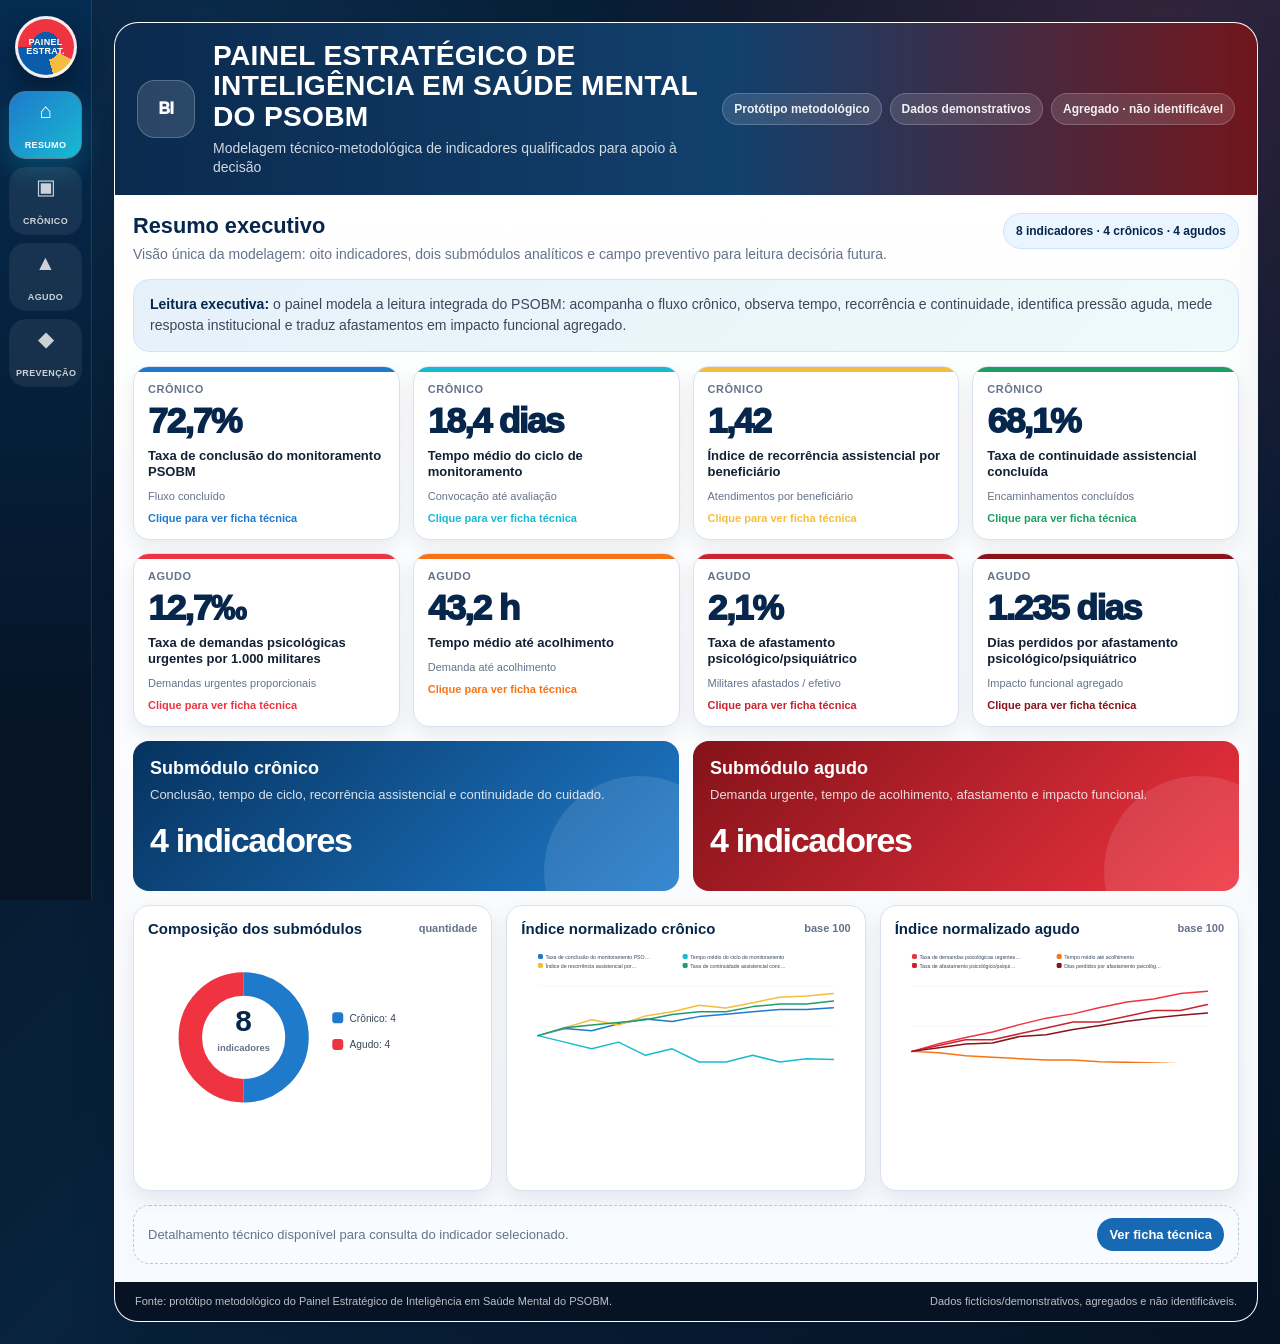
==== index.html @ 3d89f501 "Update index.html" ====
<!doctype html>
<html lang="pt-BR">
<head>
  <meta charset="utf-8" />
  <meta name="viewport" content="width=device-width, initial-scale=1" />
  <meta name="description" content="Protótipo metodológico do Painel Estratégico de Inteligência em Saúde Mental do PSOBM." />
  <title>Painel Estratégico de Inteligência em Saúde Mental do PSOBM</title>
  <style>
    :root {
      --bg: #061426;
      --bg-soft: #0a223e;
      --nav: #061d38;
      --surface: #ffffff;
      --surface-soft: #f5f8fc;
      --surface-blue: #edf6ff;
      --text: #142033;
      --muted: #65738a;
      --line: #d9e2ee;
      --blue-950: #04172e;
      --blue-900: #06264b;
      --blue-800: #0a3a68;
      --blue-600: #1769b3;
      --blue-500: #1f7acb;
      --cyan: #18bad2;
      --red-900: #6e0f15;
      --red-700: #a91520;
      --red-600: #cc2230;
      --red-500: #ef3340;
      --green: #1f9d67;
      --yellow: #f4bd3f;
      --orange: #f97316;
      --gray-50: #f9fbfe;
      --gray-100: #f2f5fa;
      --gray-200: #e8eef6;
      --gray-700: #39475c;
      --shadow: 0 18px 45px rgba(2, 10, 28, .18);
      --shadow-soft: 0 8px 20px rgba(16, 31, 52, .08);
      --radius-lg: 24px;
      --radius: 16px;
      --radius-sm: 12px;
      --font: Inter, "Segoe UI", Roboto, Arial, sans-serif;
    }

    * { box-sizing: border-box; }
    html { scroll-behavior: smooth; }
    body {
      margin: 0;
      min-height: 100vh;
      font-family: var(--font);
      color: var(--text);
      background:
        radial-gradient(circle at 15% 5%, rgba(31, 122, 203, .26), transparent 32%),
        radial-gradient(circle at 90% 4%, rgba(239, 51, 64, .20), transparent 32%),
        linear-gradient(135deg, #04101f 0%, #08233e 52%, #071426 100%);
    }

    button { font: inherit; }
    button:focus-visible,
    a:focus-visible {
      outline: 3px solid rgba(244, 189, 63, .95);
      outline-offset: 3px;
    }

    .app {
      min-height: 100vh;
      display: grid;
      grid-template-columns: 92px minmax(0, 1fr);
    }

    .sidebar {
      position: sticky;
      top: 0;
      height: 100vh;
      z-index: 20;
      display: flex;
      flex-direction: column;
      align-items: center;
      gap: 14px;
      padding: 16px 10px;
      background: linear-gradient(180deg, #052c52 0%, #061426 82%);
      border-right: 1px solid rgba(255, 255, 255, .10);
      color: #fff;
    }

    .brand {
      width: 62px;
      height: 62px;
      border-radius: 50%;
      display: grid;
      place-items: center;
      text-align: center;
      font-size: 9px;
      font-weight: 900;
      line-height: 1.05;
      letter-spacing: .03em;
      color: #fff;
      border: 3px solid rgba(255,255,255,.90);
      background:
        radial-gradient(circle at 50% 48%, #0b5cab 0 34%, transparent 35%),
        conic-gradient(#ef3340 0 32%, #f4bd3f 32% 46%, #0b5cab 46% 75%, #ef3340 75% 100%);
      box-shadow: 0 12px 28px rgba(0,0,0,.34);
    }

    .nav {
      width: 100%;
      display: flex;
      flex-direction: column;
      gap: 10px;
    }

    .nav-btn {
      width: 100%;
      min-height: 66px;
      border: 0;
      border-radius: 15px;
      background: rgba(255,255,255,.07);
      color: rgba(255,255,255,.78);
      cursor: pointer;
      display: grid;
      place-items: center;
      gap: 4px;
      transition: transform .18s ease, background .18s ease, color .18s ease, box-shadow .18s ease;
      outline: 1px solid rgba(255,255,255,.06);
    }
    .nav-btn:hover { transform: translateY(-1px); color: #fff; background: rgba(255,255,255,.13); }
    .nav-btn.active {
      color: #fff;
      background: linear-gradient(135deg, var(--blue-500), var(--cyan));
      box-shadow: 0 14px 26px rgba(24, 186, 210, .22);
      outline-color: rgba(255,255,255,.34);
    }
    .nav-ico { font-size: 21px; line-height: 1; }
    .nav-label { font-size: 9px; text-transform: uppercase; font-weight: 900; letter-spacing: .04em; }

    .main { min-width: 0; padding: 22px; }

    .shell {
      max-width: 1510px;
      min-height: calc(100vh - 44px);
      margin: 0 auto;
      overflow: hidden;
      background: rgba(255,255,255,.97);
      border: 1px solid rgba(255,255,255,.42);
      border-radius: var(--radius-lg);
      box-shadow: var(--shadow);
    }

    .topbar {
      display: grid;
      grid-template-columns: auto minmax(0, 1fr) auto;
      gap: 18px;
      align-items: center;
      padding: 18px 22px;
      color: #fff;
      background:
        linear-gradient(90deg, rgba(6, 38, 75, .98), rgba(10, 58, 104, .97) 54%, rgba(110, 15, 21, .97));
    }

    .seal {
      width: 58px;
      height: 58px;
      border-radius: 18px;
      display: grid;
      place-items: center;
      font-weight: 950;
      letter-spacing: -.03em;
      background: rgba(255,255,255,.13);
      border: 1px solid rgba(255,255,255,.22);
    }

    .title h1 {
      margin: 0;
      font-size: clamp(18px, 2.2vw, 30px);
      line-height: 1.08;
      letter-spacing: .01em;
      text-transform: uppercase;
    }
    .title p {
      margin: 7px 0 0;
      color: rgba(255,255,255,.82);
      font-size: 14px;
      line-height: 1.35;
    }

    .chips {
      display: flex;
      flex-wrap: wrap;
      justify-content: flex-end;
      gap: 8px;
    }
    .chip {
      padding: 8px 11px;
      border-radius: 999px;
      background: rgba(255,255,255,.13);
      border: 1px solid rgba(255,255,255,.19);
      color: rgba(255,255,255,.92);
      white-space: nowrap;
      font-size: 12px;
      font-weight: 850;
    }

    .view {
      display: none;
      padding: 18px;
      background: linear-gradient(180deg, #ffffff 0%, #f6f9fd 100%);
    }
    .view.active { display: block; }

    .section-head {
      display: grid;
      grid-template-columns: minmax(0, 1fr) auto;
      gap: 18px;
      align-items: start;
      margin-bottom: 14px;
    }
    .section-head h2 {
      margin: 0;
      color: var(--blue-900);
      font-size: clamp(18px, 1.7vw, 24px);
      line-height: 1.15;
    }
    .section-head p {
      max-width: 920px;
      margin: 6px 0 0;
      color: var(--muted);
      line-height: 1.48;
      font-size: 14px;
    }
    .pill {
      justify-self: end;
      display: inline-flex;
      align-items: center;
      gap: 7px;
      padding: 10px 12px;
      border-radius: 999px;
      background: #eaf5ff;
      border: 1px solid #cae3ff;
      color: var(--blue-900);
      font-size: 12px;
      font-weight: 900;
      white-space: nowrap;
    }

    .story {
      border: 1px solid #d0e5fb;
      border-radius: var(--radius);
      background:
        linear-gradient(135deg, rgba(31, 122, 203, .11), rgba(24, 186, 210, .07)),
        #fff;
      padding: 14px 16px;
      color: var(--gray-700);
      font-size: 14px;
      line-height: 1.55;
      margin-bottom: 14px;
    }
    .story b { color: var(--blue-900); }

    .kpi-grid {
      display: grid;
      grid-template-columns: repeat(4, minmax(0, 1fr));
      gap: 13px;
      margin-bottom: 14px;
    }

    .kpi {
      min-height: 128px;
      position: relative;
      overflow: hidden;
      cursor: pointer;
      border: 1px solid var(--line);
      border-radius: var(--radius);
      background: #fff;
      padding: 14px 14px 13px;
      box-shadow: var(--shadow-soft);
      transition: transform .16s ease, border-color .16s ease, box-shadow .16s ease;
    }
    .kpi::before {
      content: "";
      position: absolute;
      inset: 0 0 auto 0;
      height: 5px;
      background: var(--accent, var(--blue-500));
    }
    .kpi:hover, .kpi:focus-visible {
      transform: translateY(-2px);
      border-color: color-mix(in srgb, var(--accent, var(--blue-500)) 45%, #fff);
      box-shadow: 0 16px 34px rgba(16, 31, 52, .14);
    }
    .kpi .sub {
      color: var(--muted);
      font-size: 11px;
      font-weight: 900;
      letter-spacing: .05em;
      text-transform: uppercase;
      margin: 2px 0 9px;
    }
    .kpi .value {
      color: var(--blue-900);
      font-size: clamp(24px, 2.8vw, 36px);
      font-weight: 950;
      letter-spacing: -.05em;
      line-height: 1;
      margin-bottom: 8px;
    }
    .kpi .name {
      color: var(--text);
      font-size: 13px;
      font-weight: 850;
      line-height: 1.24;
    }
    .kpi .kpi-note {
      margin-top: 9px;
      color: var(--muted);
      font-size: 11px;
      line-height: 1.35;
    }
    .kpi .click {
      margin-top: 8px;
      display: inline-flex;
      color: var(--accent, var(--blue-600));
      font-size: 11px;
      font-weight: 900;
    }

    .grid { display: grid; gap: 14px; }
    .grid.two { grid-template-columns: repeat(2, minmax(0, 1fr)); }
    .grid.three { grid-template-columns: repeat(3, minmax(0, 1fr)); }
    .grid.four { grid-template-columns: repeat(4, minmax(0, 1fr)); }

    .panel {
      min-width: 0;
      border: 1px solid var(--line);
      border-radius: var(--radius);
      background: #fff;
      padding: 14px;
      box-shadow: var(--shadow-soft);
    }
    .panel h3 {
      margin: 0 0 10px;
      display: flex;
      justify-content: space-between;
      gap: 10px;
      align-items: center;
      color: var(--blue-900);
      font-size: 15px;
      line-height: 1.2;
    }
    .panel h3 span {
      color: var(--muted);
      font-size: 11px;
      font-weight: 800;
      text-align: right;
    }
    .chart { min-height: 228px; width: 100%; }
    svg { display: block; max-width: 100%; height: auto; }

    .submodules {
      display: grid;
      grid-template-columns: repeat(2, minmax(0, 1fr));
      gap: 14px;
      margin: 14px 0;
    }
    .submodule {
      min-height: 150px;
      overflow: hidden;
      position: relative;
      border-radius: var(--radius);
      padding: 17px;
      color: #fff;
    }
    .submodule.cronico { background: linear-gradient(135deg, #06335f, #1f7acb); }
    .submodule.agudo { background: linear-gradient(135deg, #841219, #ef3340); }
    .submodule h3 { margin: 0 0 7px; font-size: 18px; }
    .submodule p { max-width: 760px; margin: 0; color: rgba(255,255,255,.84); line-height: 1.45; font-size: 13px; }
    .submodule strong { display: block; margin-top: 16px; font-size: 34px; letter-spacing: -.04em; }
    .submodule::after {
      content: "";
      position: absolute;
      right: -55px;
      bottom: -75px;
      width: 190px;
      height: 190px;
      border-radius: 50%;
      background: rgba(255,255,255,.11);
    }

    .mini-grid {
      display: grid;
      grid-template-columns: repeat(2, minmax(0, 1fr));
      gap: 12px;
    }
    .mini-chart {
      min-height: 210px;
      border: 1px solid var(--line);
      border-radius: var(--radius-sm);
      background: #fff;
      padding: 12px;
    }
    .mini-chart h4 {
      margin: 0 0 8px;
      color: var(--blue-900);
      font-size: 13px;
      line-height: 1.25;
    }
    .mini-chart small { color: var(--muted); display: block; margin-top: -3px; margin-bottom: 4px; }

    .decision-list {
      display: grid;
      gap: 12px;
      counter-reset: step;
    }
    .decision {
      border: 1px solid var(--line);
      border-left: 6px solid var(--accent, var(--green));
      border-radius: 14px;
      background: var(--gray-50);
      padding: 14px 15px;
      color: var(--gray-700);
      line-height: 1.45;
    }
    .decision b { color: var(--blue-900); }

    .callout {
      border-left: 6px solid var(--accent, var(--blue-500));
      border-radius: 14px;
      background: var(--gray-50);
      padding: 13px 15px;
      color: var(--gray-700);
      font-size: 13px;
      line-height: 1.48;
    }

    .detail-strip {
      display: flex;
      flex-wrap: wrap;
      gap: 10px;
      align-items: center;
      justify-content: space-between;
      padding: 12px 14px;
      margin-top: 14px;
      border: 1px dashed #b8c9dd;
      border-radius: var(--radius);
      background: #f8fbff;
      color: var(--muted);
      font-size: 13px;
    }
    .detail-strip button {
      border: 0;
      border-radius: 999px;
      padding: 9px 12px;
      background: var(--blue-600);
      color: #fff;
      font-weight: 900;
      cursor: pointer;
    }

    .drawer-backdrop {
      position: fixed;
      inset: 0;
      z-index: 60;
      display: none;
      background: rgba(2, 9, 20, .48);
      backdrop-filter: blur(3px);
    }
    .drawer-backdrop.open { display: block; }
    .drawer {
      position: fixed;
      inset: 0 0 0 auto;
      z-index: 70;
      width: min(720px, calc(100vw - 22px));
      transform: translateX(105%);
      transition: transform .2s ease;
      background: #fff;
      box-shadow: -24px 0 55px rgba(2, 10, 28, .28);
      display: grid;
      grid-template-rows: auto minmax(0, 1fr);
    }
    .drawer.open { transform: translateX(0); }
    .drawer-head {
      display: flex;
      gap: 14px;
      justify-content: space-between;
      align-items: start;
      padding: 18px 18px 14px;
      color: #fff;
      background: linear-gradient(135deg, var(--blue-900), var(--accent, var(--blue-600)));
    }
    .drawer-head h3 { margin: 0; font-size: 18px; line-height: 1.2; }
    .drawer-head p { margin: 5px 0 0; color: rgba(255,255,255,.82); font-size: 13px; }
    .drawer-close {
      border: 1px solid rgba(255,255,255,.25);
      border-radius: 12px;
      background: rgba(255,255,255,.12);
      color: #fff;
      width: 42px;
      height: 42px;
      cursor: pointer;
      font-size: 22px;
      line-height: 1;
    }
    .drawer-body { overflow: auto; padding: 16px; }

    .ficha-table {
      width: 100%;
      border-collapse: separate;
      border-spacing: 0;
      overflow: hidden;
      border: 1px solid var(--line);
      border-radius: 16px;
      background: #fff;
    }
    .ficha-table th,
    .ficha-table td {
      padding: 11px 12px;
      border-bottom: 1px solid var(--line);
      vertical-align: top;
      font-size: 13px;
      line-height: 1.42;
    }
    .ficha-table tr:last-child th,
    .ficha-table tr:last-child td { border-bottom: 0; }
    .ficha-table th {
      width: 228px;
      text-align: left;
      color: var(--blue-900);
      background: #f0f4fa;
      font-weight: 950;
    }

    .footer {
      display: flex;
      gap: 14px;
      justify-content: space-between;
      padding: 12px 20px;
      background: #061324;
      color: rgba(255,255,255,.73);
      font-size: 11px;
      line-height: 1.4;
    }

    @media (max-width: 1180px) {
      .kpi-grid, .grid.four { grid-template-columns: repeat(2, minmax(0, 1fr)); }
      .grid.three { grid-template-columns: repeat(2, minmax(0, 1fr)); }
      .topbar { grid-template-columns: auto minmax(0, 1fr); }
      .chips { grid-column: 1 / -1; justify-content: flex-start; }
    }

    @media (max-width: 760px) {
      .app { grid-template-columns: 1fr; }
      .sidebar {
        height: auto;
        flex-direction: row;
        align-items: center;
        overflow-x: auto;
        padding: 10px;
      }
      .brand { width: 46px; height: 46px; flex: 0 0 auto; font-size: 8px; }
      .nav { min-width: max-content; flex-direction: row; }
      .nav-btn { min-width: 92px; min-height: 54px; }
      .main { padding: 10px; }
      .shell { min-height: calc(100vh - 20px); border-radius: 18px; }
      .topbar { grid-template-columns: 1fr; padding: 16px; }
      .seal { display: none; }
      .view { padding: 12px; }
      .section-head { grid-template-columns: 1fr; }
      .pill { justify-self: start; }
      .kpi-grid, .grid.two, .grid.three, .grid.four, .submodules, .mini-grid { grid-template-columns: 1fr; }
      .ficha-table th, .ficha-table td { display: block; width: 100%; }
      .ficha-table th { border-bottom: 0; padding-bottom: 4px; }
      .ficha-table td { padding-top: 4px; }
      .footer { flex-direction: column; }
    }
  </style>
</head>
<body>
  <div class="app">
    <aside class="sidebar" aria-label="Navegação principal do painel">
      <div class="brand" aria-label="Marca visual do Painel Estratégico de Inteligência em Saúde Mental do PSOBM" title="Painel Estratégico de Inteligência em Saúde Mental do PSOBM">PAINEL<br>ESTRAT.</div>
      <nav class="nav" aria-label="Campos do painel">
        <button class="nav-btn active" type="button" data-view="resumo" aria-label="Abrir resumo executivo"><span class="nav-ico">⌂</span><span class="nav-label">Resumo</span></button>
        <button class="nav-btn" type="button" data-view="cronico" aria-label="Abrir monitoramento crônico"><span class="nav-ico">▣</span><span class="nav-label">Crônico</span></button>
        <button class="nav-btn" type="button" data-view="agudo" aria-label="Abrir alerta e demanda aguda"><span class="nav-ico">▲</span><span class="nav-label">Agudo</span></button>
        <button class="nav-btn" type="button" data-view="prevencao" aria-label="Abrir prevenção e educação"><span class="nav-ico">◆</span><span class="nav-label">Prevenção</span></button>
      </nav>
    </aside>

    <main class="main">
      <section class="shell" aria-label="Painel Estratégico de Inteligência em Saúde Mental do PSOBM">
        <header class="topbar">
          <div class="seal" aria-hidden="true">BI</div>
          <div class="title">
            <h1>Painel Estratégico de Inteligência em Saúde Mental do PSOBM</h1>
            <p>Modelagem técnico-metodológica de indicadores qualificados para apoio à decisão</p>
          </div>
          <div class="chips" aria-label="Avisos metodológicos">
            <span class="chip">Protótipo metodológico</span>
            <span class="chip">Dados demonstrativos</span>
            <span class="chip">Agregado · não identificável</span>
          </div>
        </header>

        <section id="resumo" class="view active" aria-labelledby="resumo-title">
          <div class="section-head">
            <div>
              <h2 id="resumo-title">Resumo executivo</h2>
              <p>Visão única da modelagem: oito indicadores, dois submódulos analíticos e campo preventivo para leitura decisória futura.</p>
            </div>
            <span class="pill">8 indicadores · 4 crônicos · 4 agudos</span>
          </div>
          <div class="story"><b>Leitura executiva:</b> o painel modela a leitura integrada do PSOBM: acompanha o fluxo crônico, observa tempo, recorrência e continuidade, identifica pressão aguda, mede resposta institucional e traduz afastamentos em impacto funcional agregado.</div>
          <div id="cards-resumo" class="kpi-grid" aria-label="Cartões dos oito indicadores"></div>
          <div class="submodules">
            <article class="submodule cronico">
              <h3>Submódulo crônico</h3>
              <p>Conclusão, tempo de ciclo, recorrência assistencial e continuidade do cuidado.</p>
              <strong>4 indicadores</strong>
            </article>
            <article class="submodule agudo">
              <h3>Submódulo agudo</h3>
              <p>Demanda urgente, tempo de acolhimento, afastamento e impacto funcional.</p>
              <strong>4 indicadores</strong>
            </article>
          </div>
          <div class="grid three">
            <div class="panel"><h3>Composição dos submódulos <span>quantidade</span></h3><div id="chart-donut" class="chart"></div></div>
            <div class="panel"><h3>Índice normalizado crônico <span>base 100</span></h3><div id="chart-normal-cronico" class="chart"></div></div>
            <div class="panel"><h3>Índice normalizado agudo <span>base 100</span></h3><div id="chart-normal-agudo" class="chart"></div></div>
          </div>
          <div class="detail-strip">
            <span>Detalhamento técnico disponível para consulta do indicador selecionado.</span>
            <button type="button" data-open-ficha="i1">Ver ficha técnica</button>
          </div>
        </section>

        <section id="cronico" class="view" aria-labelledby="cronico-title">
          <div class="section-head">
            <div>
              <h2 id="cronico-title">Monitoramento crônico</h2>
              <p>Submódulo voltado ao fluxo programado do PSOBM: processo, tempestividade, acompanhamento e continuidade.</p>
            </div>
            <span class="pill">Fluxo institucional</span>
          </div>
          <div class="story"><b>Leitura do monitoramento programado:</b> este submódulo verifica se o monitoramento programado funciona como fluxo institucional: conclui, demora quanto, concentra demanda e mantém continuidade do cuidado.</div>
          <div id="cards-cronico" class="kpi-grid" aria-label="Indicadores do submódulo crônico"></div>
          <div class="panel">
            <h3>Evolução por indicador <span>série mensal individual</span></h3>
            <div id="mini-cronico" class="mini-grid"></div>
          </div>
        </section>

        <section id="agudo" class="view" aria-labelledby="agudo-title">
          <div class="section-head">
            <div>
              <h2 id="agudo-title">Alerta e demanda aguda</h2>
              <p>Submódulo voltado à pressão assistencial, velocidade de resposta e repercussão funcional agregada.</p>
            </div>
            <span class="pill">Alerta · resposta · impacto</span>
          </div>
          <div class="story"><b>Leitura dos alertas e demandas agudas:</b> este submódulo observa sinais de pressão assistencial, velocidade de acolhimento e repercussão funcional agregada, sem identificação individual.</div>
          <div id="cards-agudo" class="kpi-grid" aria-label="Indicadores do submódulo agudo"></div>
          <div class="grid two">
            <div class="panel"><h3>Velocímetro do acolhimento <span>parâmetros demonstrativos</span></h3><div id="chart-velocimetro" class="chart"></div></div>
            <div class="panel"><h3>Evolução por indicador <span>série mensal individual</span></h3><div id="mini-agudo" class="mini-grid"></div></div>
          </div>
        </section>

        <section id="prevencao" class="view" aria-labelledby="prevencao-title">
          <div class="section-head">
            <div>
              <h2 id="prevencao-title">Prevenção e educação</h2>
              <p>Campo de leitura preventiva derivado dos indicadores crônicos e agudos. Nesta modelagem, não há inclusão de novos indicadores.</p>
            </div>
            <span class="pill">Decisão preventiva futura</span>
          </div>
          <div class="story"><b>Orientação para ações preventivas:</b> este campo utiliza os achados dos submódulos para orientar ações preventivas futuras, priorizando temas, públicos e períodos críticos com base em dados agregados.</div>
          <div class="grid two">
            <div class="panel">
              <h3>Como os dados viram prevenção <span>fluxo decisório</span></h3>
              <div class="decision-list">
                <div class="decision" style="--accent: var(--blue-500)"><b>Achado crônico:</b> demora no ciclo, baixa conclusão, recorrência ou descontinuidade podem orientar revisão de fluxo, acesso, agenda e acompanhamento.</div>
                <div class="decision" style="--accent: var(--red-500)"><b>Achado agudo:</b> aumento de demanda urgente, acolhimento tardio, afastamento ou dias perdidos pode orientar priorização de temas, públicos e períodos críticos.</div>
                <div class="decision" style="--accent: var(--green)"><b>Ação preventiva futura:</b> planejar palestras, campanhas, rodas de conversa, capacitações e orientações com base em dados agregados e sem exposição individual.</div>
              </div>
            </div>
            <div class="panel">
              <h3>Governança da informação <span>uso adequado</span></h3>
              <div class="callout" style="--accent: var(--yellow)">A modelagem pressupõe dados secundários, agregados e não identificáveis. A finalidade é acadêmica e gerencial, sem diagnóstico individual, comparação correcional, exposição de unidade pequena ou uso disciplinar.</div>
              <div class="callout" style="--accent: var(--green); margin-top: 12px;">Em eventual implantação, recomenda-se base institucional auditável, controle de acesso, atualização definida, responsável pela curadoria e disponibilização preferencial em modo somente leitura.</div>
            </div>
          </div>
        </section>

        <footer class="footer">
          <span>Fonte: protótipo metodológico do Painel Estratégico de Inteligência em Saúde Mental do PSOBM.</span>
          <span>Dados fictícios/demonstrativos, agregados e não identificáveis.</span>
        </footer>
      </section>
    </main>
  </div>

  <div id="drawerBackdrop" class="drawer-backdrop" aria-hidden="true"></div>
  <aside id="drawer" class="drawer" aria-label="Ficha técnica do indicador" aria-hidden="true">
    <header id="drawerHead" class="drawer-head">
      <div>
        <h3 id="drawerTitle">Ficha técnica</h3>
        <p id="drawerSubtitle">Indicador selecionado</p>
      </div>
      <button id="drawerClose" class="drawer-close" type="button" aria-label="Fechar ficha técnica">×</button>
    </header>
    <div id="drawerBody" class="drawer-body"></div>
  </aside>

  <script>
    "use strict";

    const indicadores = [
      { id: "i1", grupo: "cronico", nome: "Taxa de conclusão do monitoramento PSOBM", display: "72,7%", valor: 72.7, unidade: "%", cor: "#1f7acb", curto: "Fluxo concluído", submodulo: "Crônico / Monitoramento programado", dimensao: "Processo / fluxo programado", finalidade: "Medir a capacidade de finalização do monitoramento programado do PSOBM.", definicao: "Percentual de registros do PSOBM que chegaram à avaliação psicológica concluída no período analisado.", formula: "Avaliações psicológicas concluídas / registros do PSOBM × 100.", tipo: "Processo; eficiência operacional do fluxo.", fonte: "Registros do PSOBM/Psicologia; avaliações psicológicas concluídas; status do atendimento.", periodicidade: "Mensal, com consolidação trimestral ou anual.", medida: "Percentual.", polaridade: "Quanto maior, melhor.", interpretacao: "Valores inferiores ao parâmetro institucional sugerem possível gargalo de agenda, adesão, retorno ou capacidade de conclusão.", limitacoes: "Depende da padronização do status de atendimento e da consistência dos registros de conclusão.", etica: "Utilizar apenas dados agregados e não identificáveis; vedar exposição individual, identificação de unidade pequena ou uso disciplinar.", serie: [61, 64, 63, 66, 68, 67, 69, 70, 71, 72, 72, 72.7] },
      { id: "i2", grupo: "cronico", nome: "Tempo médio do ciclo de monitoramento", display: "18,4 dias", valor: 18.4, unidade: "dias", cor: "#18bad2", curto: "Convocação até avaliação", submodulo: "Crônico / Monitoramento programado", dimensao: "Processo / tempestividade do fluxo crônico", finalidade: "Mensurar a velocidade do fluxo entre convocação e avaliação psicológica.", definicao: "Tempo médio, em dias, entre a data de convocação e a data da avaliação psicológica.", formula: "Média de (data da avaliação psicológica - data da convocação).", tipo: "Processo; tempestividade.", fonte: "Data da convocação; data da avaliação psicológica.", periodicidade: "Mensal, com leitura de tendência.", medida: "Dias.", polaridade: "Quanto menor, melhor.", interpretacao: "Aumento persistente indica espera, fila, limitação de agenda ou atraso no ciclo programado.", limitacoes: "Depende de datas completas, padronizadas e confiáveis em ambos os marcos do fluxo.", etica: "Utilizar apenas dados agregados e não identificáveis; vedar exposição individual, identificação de unidade pequena ou uso disciplinar.", serie: [22, 21, 20, 21, 19, 20, 18, 18, 19, 18, 18.5, 18.4] },
      { id: "i3", grupo: "cronico", nome: "Índice de recorrência assistencial por beneficiário", display: "1,42", valor: 1.42, unidade: "razão", cor: "#f4bd3f", curto: "Atendimentos por beneficiário", submodulo: "Crônico / Monitoramento programado", dimensao: "Acompanhamento / recorrência assistencial", finalidade: "Diferenciar demanda pontual de demanda recorrente e apoiar planejamento de agenda, equipe e continuidade do cuidado.", definicao: "Razão entre o total de registros de atendimentos psicológicos e o número de beneficiários únicos atendidos no período.", formula: "Registros de atendimentos psicológicos / beneficiários únicos atendidos.", tipo: "Acompanhamento; concentração da demanda; gestão de capacidade.", fonte: "Registros de atendimentos psicológicos; beneficiários únicos atendidos; recorrência de atendimentos por beneficiário.", periodicidade: "Mensal, com consolidação trimestral ou anual.", medida: "Razão.", polaridade: "Análise contextual.", interpretacao: "Valor elevado pode indicar maior concentração de atendimentos em parte dos beneficiários, necessidade de continuidade assistencial ou pressão sobre a capacidade de acompanhamento.", limitacoes: "Não permite inferir gravidade clínica individual; pode ser influenciado por protocolos de acompanhamento, retornos programados ou disponibilidade de agenda.", etica: "Utilizar apenas dados agregados e não identificáveis; vedar exposição individual, identificação de unidade pequena ou uso disciplinar.", serie: [1.10, 1.16, 1.22, 1.18, 1.25, 1.28, 1.33, 1.31, 1.35, 1.39, 1.40, 1.42] },
      { id: "i4", grupo: "cronico", nome: "Taxa de continuidade assistencial concluída", display: "68,1%", valor: 68.1, unidade: "%", cor: "#1f9d67", curto: "Encaminhamentos concluídos", submodulo: "Crônico / Monitoramento programado", dimensao: "Resultado / continuidade do cuidado", finalidade: "Verificar se o encaminhamento realizado gerou acesso efetivo ao cuidado indicado.", definicao: "Proporção de encaminhamentos concluídos em relação ao total de encaminhamentos realizados.", formula: "Encaminhamentos concluídos / encaminhamentos realizados × 100.", tipo: "Resultado; continuidade assistencial.", fonte: "Encaminhamentos realizados; encaminhamento concluído; encaminhamento pendente.", periodicidade: "Mensal ou trimestral.", medida: "Percentual.", polaridade: "Quanto maior, melhor.", interpretacao: "Baixo percentual indica risco de descontinuidade e necessidade de acompanhamento gerencial do encaminhamento.", limitacoes: "Depende da existência do campo “encaminhamento concluído” e da definição institucional do que caracteriza conclusão.", etica: "Utilizar apenas dados agregados e não identificáveis; vedar exposição individual, identificação de unidade pequena ou uso disciplinar.", serie: [55, 58, 59, 60, 61, 63, 64, 64, 66, 67, 67, 68.1] },
      { id: "i5", grupo: "agudo", nome: "Taxa de demandas psicológicas urgentes por 1.000 militares", display: "12,7‰", valor: 12.7, unidade: "por 1.000", cor: "#ef3340", curto: "Demandas urgentes proporcionais", submodulo: "Agudo / Alerta e demanda aguda", dimensao: "Alerta / pressão assistencial aguda", finalidade: "Acompanhar a pressão assistencial aguda registrada institucionalmente, permitindo comparação proporcional entre períodos.", definicao: "Número de demandas psicológicas urgentes registradas no período em relação ao efetivo de referência, padronizado por 1.000 militares.", formula: "Demandas psicológicas urgentes registradas / efetivo de referência × 1.000.", tipo: "Alerta; taxa proporcional; pressão assistencial.", fonte: "Demandas psicológicas urgentes; efetivo de referência; tipo de demanda aguda; procedência da demanda.", periodicidade: "Mensal, com consolidação trimestral ou anual.", medida: "Taxa por 1.000 militares.", polaridade: "Análise contextual.", interpretacao: "Crescimento da taxa demanda análise por procedência, tipo de demanda, prioridade, canal de acesso e capacidade de resposta institucional.", limitacoes: "Depende de registro institucional da demanda aguda; não deve ser interpretado como prevalência clínica, pois pode haver subnotificação.", etica: "Utilizar apenas dados agregados e não identificáveis; vedar exposição individual, identificação de unidade pequena ou uso disciplinar.", serie: [7.1, 7.8, 8.4, 8.9, 9.6, 10.2, 10.6, 11.2, 11.7, 12.0, 12.5, 12.7] },
      { id: "i6", grupo: "agudo", nome: "Tempo médio até acolhimento", display: "43,2 h", valor: 43.2, unidade: "horas", cor: "#f97316", curto: "Demanda até acolhimento", submodulo: "Agudo / Alerta e demanda aguda", dimensao: "Alerta / tempestividade da resposta", finalidade: "Medir a rapidez da resposta institucional diante de demanda aguda registrada.", definicao: "Tempo médio entre o registro da demanda e o primeiro acolhimento institucional.", formula: "Média de (data/hora do primeiro acolhimento - data/hora da demanda registrada), em horas.", tipo: "Tempestividade; alerta operacional.", fonte: "Data e hora da demanda; data e hora do primeiro acolhimento; meta de tempo para acolhimento.", periodicidade: "Mensal, com acompanhamento por faixas de prioridade.", medida: "Horas.", polaridade: "Quanto menor, melhor.", interpretacao: "Tempo elevado indica risco de resposta tardia e necessidade de revisão de fluxo, canal de acesso ou capacidade de acolhimento.", limitacoes: "Exige registro temporal padronizado dos marcos de início e primeiro acolhimento.", etica: "Utilizar apenas dados agregados e não identificáveis; vedar exposição individual, identificação de unidade pequena ou uso disciplinar.", serie: [52, 51, 49, 48, 47, 46, 46, 45, 44.5, 44, 43.5, 43.2] },
      { id: "i7", grupo: "agudo", nome: "Taxa de afastamento psicológico/psiquiátrico", display: "2,1%", valor: 2.1, unidade: "%", cor: "#cc2230", curto: "Militares afastados / efetivo", submodulo: "Agudo / Alerta e demanda aguda", dimensao: "Resultado-alerta / repercussão funcional", finalidade: "Dimensionar a repercussão funcional agregada dos afastamentos por saúde mental.", definicao: "Percentual de militares afastados por saúde mental em relação ao efetivo de referência.", formula: "Militares afastados por saúde mental / efetivo de referência × 100.", tipo: "Resultado-alerta; impacto funcional.", fonte: "Número de militares afastados; afastamentos psicológicos/psiquiátricos; efetivo de referência.", periodicidade: "Mensal ou trimestral.", medida: "Percentual.", polaridade: "Quanto menor, melhor.", interpretacao: "Aumento sugere repercussão funcional relevante e demanda leitura por período, faixas agregadas e contexto ocupacional.", limitacoes: "Não deve expor unidade pequena, posto/graduação isolado ou qualquer combinação que permita identificação.", etica: "Utilizar apenas dados agregados e não identificáveis; vedar exposição individual, identificação de unidade pequena ou uso disciplinar.", serie: [1.3, 1.4, 1.5, 1.5, 1.6, 1.7, 1.8, 1.8, 1.9, 2.0, 2.0, 2.1] },
      { id: "i8", grupo: "agudo", nome: "Dias perdidos por afastamento psicológico/psiquiátrico", display: "1.235 dias", valor: 1235, unidade: "dias", cor: "#8a1219", curto: "Impacto funcional agregado", submodulo: "Agudo / Alerta e demanda aguda", dimensao: "Resultado-alerta / impacto funcional agregado", finalidade: "Medir o impacto funcional agregado dos afastamentos por saúde mental na disponibilidade do efetivo.", definicao: "Soma dos dias de afastamento psicológico/psiquiátrico no período analisado.", formula: "Soma dos dias perdidos por afastamento psicológico/psiquiátrico.", tipo: "Resultado; impacto funcional.", fonte: "Dias perdidos por afastamento; eventos de afastamento; CID-10 agrupado.", periodicidade: "Mensal, trimestral ou anual.", medida: "Dias.", polaridade: "Quanto menor, melhor.", interpretacao: "O indicador expressa repercussão funcional com maior robustez do que a simples contagem de licenças.", limitacoes: "Usar apenas CID-10 agrupado e dados agregados, sem identificação individual.", etica: "Utilizar apenas dados agregados e não identificáveis; vedar exposição individual, identificação de unidade pequena ou uso disciplinar.", serie: [820, 860, 900, 910, 980, 1000, 1055, 1100, 1145, 1180, 1210, 1235] }
    ];

    const meses = ["Jan", "Fev", "Mar", "Abr", "Mai", "Jun", "Jul", "Ago", "Set", "Out", "Nov", "Dez"];
    const $ = (sel, root = document) => root.querySelector(sel);
    const $$ = (sel, root = document) => [...root.querySelectorAll(sel)];
    const byId = (id) => indicadores.find((item) => item.id === id);

    function normalize(series) {
      const first = series[0] || 1;
      return series.map((value) => +(value / first * 100).toFixed(1));
    }

    function setView(id) {
      $$(".view").forEach((view) => view.classList.toggle("active", view.id === id));
      $$(".nav-btn").forEach((btn) => btn.classList.toggle("active", btn.dataset.view === id));
    }

    function cards(containerId, items) {
      const container = $(`#${containerId}`);
      container.innerHTML = items.map((item) => `
        <article class="kpi" tabindex="0" role="button" data-open-ficha="${item.id}" style="--accent:${item.cor}" aria-label="Abrir ficha técnica do indicador ${item.nome}">
          <div class="sub">${item.submodulo.split("/")[0].trim()}</div>
          <div class="value">${item.display}</div>
          <div class="name">${item.nome}</div>
          <div class="kpi-note">${item.curto}</div>
          <span class="click">Clique para ver ficha técnica</span>
        </article>
      `).join("");
    }

    function lineSvg(series, color, label, suffix = "") {
      const w = 560, h = 180, pad = 28;
      const min = Math.min(...series) * 0.94;
      const max = Math.max(...series) * 1.06;
      const x = (i) => pad + i * (w - pad * 2) / (series.length - 1);
      const y = (v) => h - pad - ((v - min) * (h - pad * 2)) / ((max - min) || 1);
      const pts = series.map((v, i) => `${x(i)},${y(v)}`).join(" ");
      const grid = [0, .5, 1].map((t) => `<line x1="${pad}" y1="${pad + t * (h - pad * 2)}" x2="${w-pad}" y2="${pad + t * (h - pad * 2)}" stroke="#e8eef6"/>`).join("");
      const dots = series.map((v, i) => i % 2 === 0 || i === series.length - 1 ? `<circle cx="${x(i)}" cy="${y(v)}" r="3.5" fill="${color}" stroke="#fff" stroke-width="2"><title>${meses[i]}: ${v}${suffix}</title></circle>` : "").join("");
      const labels = meses.map((m, i) => i % 3 === 0 ? `<text x="${x(i)}" y="${h-7}" text-anchor="middle" font-size="10" fill="#65738a">${m}</text>` : "").join("");
      return `<svg viewBox="0 0 ${w} ${h}" role="img" aria-label="Gráfico de linha: ${label}">${grid}<polyline points="${pts}" fill="none" stroke="${color}" stroke-width="3.5" stroke-linecap="round" stroke-linejoin="round"/>${dots}${labels}</svg>`;
    }

    function multiNormalChart(containerId, items) {
      const w = 660, h = 230, pad = 34;
      const allSeries = items.map((item) => normalize(item.serie));
      const all = allSeries.flat();
      const min = Math.min(...all) * 0.96;
      const max = Math.max(...all) * 1.04;
      const x = (i) => pad + i * (w - pad * 2) / 11;
      const y = (v) => h - pad - ((v - min) * (h - pad * 2)) / ((max - min) || 1);
      const grid = [0, .5, 1].map((t) => `<line x1="${pad}" y1="${pad + t * (h - pad * 2)}" x2="${w-pad}" y2="${pad + t * (h - pad * 2)}" stroke="#e8eef6"/>`).join("");
      const lines = items.map((item, idx) => {
        const pts = allSeries[idx].map((v, i) => `${x(i)},${y(v)}`).join(" ");
        return `<polyline points="${pts}" fill="none" stroke="${item.cor}" stroke-width="3" stroke-linecap="round" stroke-linejoin="round"><title>${item.nome}</title></polyline>`;
      }).join("");
      const legend = items.map((item, idx) => `<g transform="translate(${pad + (idx % 2) * 290}, ${12 + Math.floor(idx / 2) * 18})"><rect width="10" height="10" rx="3" fill="${item.cor}"/><text x="15" y="10" font-size="10.5" fill="#39475c">${item.nome.slice(0, 38)}${item.nome.length > 38 ? "…" : ""}</text></g>`).join("");
      $(`#${containerId}`).innerHTML = `<svg viewBox="0 0 ${w} ${h}" role="img" aria-label="Índice normalizado base 100">${legend}<g transform="translate(0 42)">${grid}${lines}</g></svg>`;
    }

    function donut(containerId) {
      const w = 420, h = 228, cx = 122, cy = 114, r = 68, c = 2 * Math.PI * r, half = c / 2;
      $(`#${containerId}`).innerHTML = `<svg viewBox="0 0 ${w} ${h}" role="img" aria-label="Composição dos indicadores por submódulo">
        <g transform="rotate(-90 ${cx} ${cy})"><circle cx="${cx}" cy="${cy}" r="${r}" fill="none" stroke="#edf1f7" stroke-width="30"/><circle cx="${cx}" cy="${cy}" r="${r}" fill="none" stroke="#1f7acb" stroke-width="30" stroke-dasharray="${half} ${c}"/><circle cx="${cx}" cy="${cy}" r="${r}" fill="none" stroke="#ef3340" stroke-width="30" stroke-dasharray="${half} ${c}" stroke-dashoffset="-${half}"/></g>
        <text x="${cx}" y="106" text-anchor="middle" font-size="38" font-weight="900" fill="#06264b">8</text><text x="${cx}" y="131" text-anchor="middle" font-size="12" font-weight="800" fill="#65738a">indicadores</text>
        <g transform="translate(235 82)"><rect width="14" height="14" rx="4" fill="#1f7acb"/><text x="22" y="12" font-size="13" fill="#39475c">Crônico: 4</text><rect y="34" width="14" height="14" rx="4" fill="#ef3340"/><text x="22" y="46" font-size="13" fill="#39475c">Agudo: 4</text></g>
      </svg>`;
    }

    function miniCharts(containerId, items) {
      const container = $(`#${containerId}`);
      container.innerHTML = items.map((item) => `<article class="mini-chart"><h4>${item.nome}</h4><small>${item.display} · ${item.medida}</small>${lineSvg(item.serie, item.cor, item.nome, item.unidade === "%" ? "%" : "")}</article>`).join("");
    }

    function velocimetro(containerId, value) {
      const max = 120;
      const pct = Math.max(0, Math.min(1, value / max));
      const angle = -90 + pct * 180;
      $(`#${containerId}`).innerHTML = `<svg viewBox="0 0 520 285" role="img" aria-label="Velocímetro do tempo médio até acolhimento">
        <path d="M 90 210 A 170 170 0 0 1 430 210" fill="none" stroke="#edf1f7" stroke-width="34" stroke-linecap="round"/>
        <path d="M 90 210 A 170 170 0 0 1 205 70" fill="none" stroke="#1f9d67" stroke-width="34" stroke-linecap="round"/>
        <path d="M 205 70 A 170 170 0 0 1 315 70" fill="none" stroke="#f4bd3f" stroke-width="34" stroke-linecap="round"/>
        <path d="M 315 70 A 170 170 0 0 1 430 210" fill="none" stroke="#ef3340" stroke-width="34" stroke-linecap="round"/>
        <g transform="rotate(${angle} 260 210)"><line x1="260" y1="210" x2="260" y2="74" stroke="#071421" stroke-width="7" stroke-linecap="round"/><circle cx="260" cy="210" r="13" fill="#071421"/></g>
        <text x="130" y="250" font-size="12" font-weight="900" fill="#1f9d67">Adequado</text><text x="232" y="48" font-size="12" font-weight="900" fill="#a16a00">Atenção</text><text x="350" y="250" font-size="12" font-weight="900" fill="#ef3340">Crítico</text>
        <text x="260" y="178" text-anchor="middle" font-size="42" font-weight="950" fill="#f97316">${String(value).replace('.', ',')}</text><text x="260" y="207" text-anchor="middle" font-size="13" font-weight="900" fill="#65738a">horas</text><text x="260" y="268" text-anchor="middle" font-size="11" fill="#65738a">Faixas demonstrativas: até 24h · 24h a 72h · acima de 72h</text>
      </svg>`;
    }

    function ficha(item) {
      const rows = [
        ["Nome do indicador", item.nome], ["Submódulo", item.submodulo], ["Dimensão analítica", item.dimensao], ["Finalidade gerencial", item.finalidade], ["Definição conceitual", item.definicao], ["Fórmula de cálculo", item.formula], ["Tipo de indicador", item.tipo], ["Fonte de dados", item.fonte], ["Periodicidade", item.periodicidade], ["Unidade de medida", item.medida], ["Polaridade", item.polaridade], ["Forma de interpretação", item.interpretacao], ["Limitações", item.limitacoes], ["Cuidados éticos", item.etica]
      ];
      return `<table class="ficha-table" aria-label="Ficha técnica do indicador ${item.nome}">${rows.map(([a,b]) => `<tr><th>${a}</th><td>${b}</td></tr>`).join("")}</table>`;
    }

    function openFicha(id) {
      const item = byId(id);
      if (!item) return;
      const drawer = $("#drawer");
      const backdrop = $("#drawerBackdrop");
      $("#drawerHead").style.setProperty("--accent", item.cor);
      $("#drawerTitle").textContent = item.nome;
      $("#drawerSubtitle").textContent = `${item.submodulo} · ${item.dimensao}`;
      $("#drawerBody").innerHTML = ficha(item);
      drawer.classList.add("open");
      backdrop.classList.add("open");
      drawer.setAttribute("aria-hidden", "false");
      backdrop.setAttribute("aria-hidden", "false");
      $("#drawerClose").focus();
    }

    function closeFicha() {
      $("#drawer").classList.remove("open");
      $("#drawerBackdrop").classList.remove("open");
      $("#drawer").setAttribute("aria-hidden", "true");
      $("#drawerBackdrop").setAttribute("aria-hidden", "true");
    }

    function init() {
      const cronicos = indicadores.filter((i) => i.grupo === "cronico");
      const agudos = indicadores.filter((i) => i.grupo === "agudo");
      cards("cards-resumo", indicadores);
      cards("cards-cronico", cronicos);
      cards("cards-agudo", agudos);
      donut("chart-donut");
      multiNormalChart("chart-normal-cronico", cronicos);
      multiNormalChart("chart-normal-agudo", agudos);
      miniCharts("mini-cronico", cronicos);
      miniCharts("mini-agudo", agudos.filter((i) => i.id !== "i6"));
      velocimetro("chart-velocimetro", byId("i6").valor);

      $$(".nav-btn").forEach((btn) => btn.addEventListener("click", () => setView(btn.dataset.view)));
      document.body.addEventListener("click", (event) => {
        const target = event.target.closest("[data-open-ficha]");
        if (target) openFicha(target.dataset.openFicha);
      });
      document.body.addEventListener("keydown", (event) => {
        const target = event.target.closest("[data-open-ficha]");
        if (target && (event.key === "Enter" || event.key === " ")) {
          event.preventDefault();
          openFicha(target.dataset.openFicha);
        }
        if (event.key === "Escape") closeFicha();
      });
      $("#drawerClose").addEventListener("click", closeFicha);
      $("#drawerBackdrop").addEventListener("click", closeFicha);
    }

    document.addEventListener("DOMContentLoaded", init);
  </script>
</body>
</html>
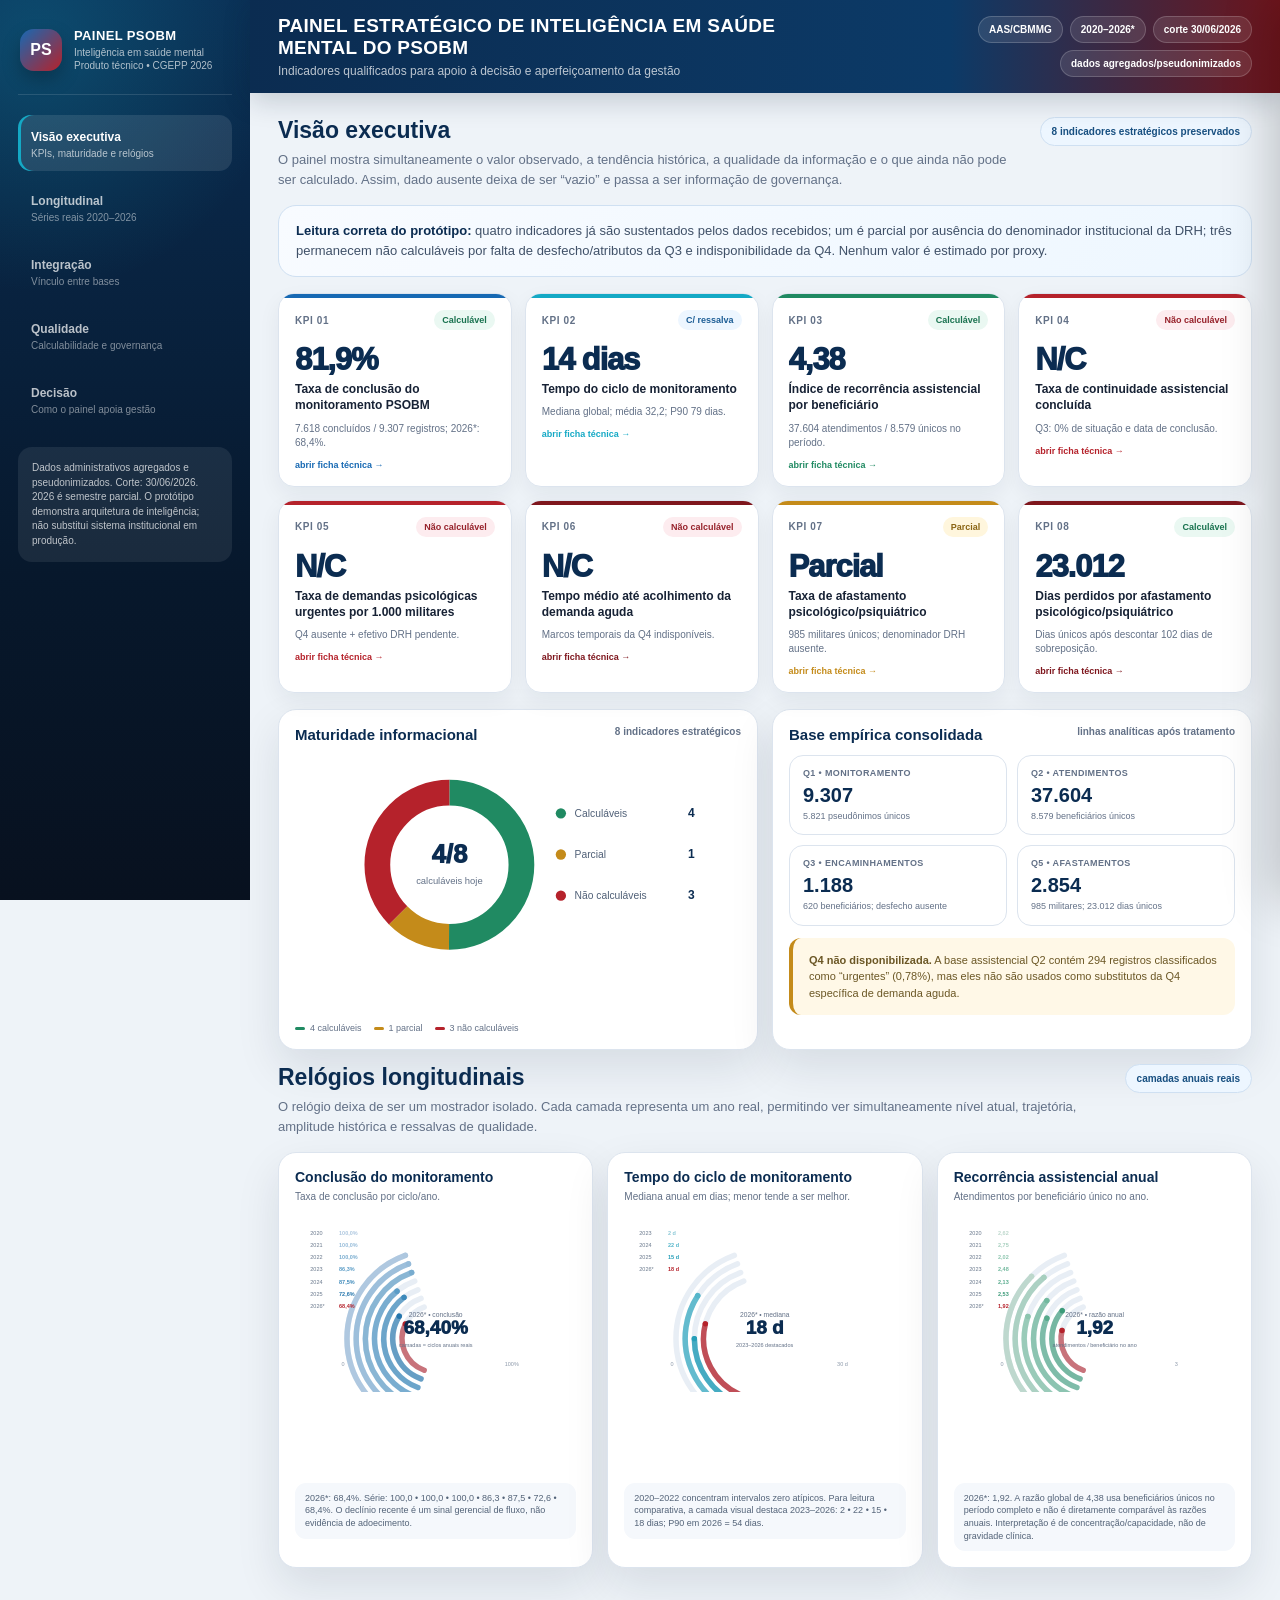
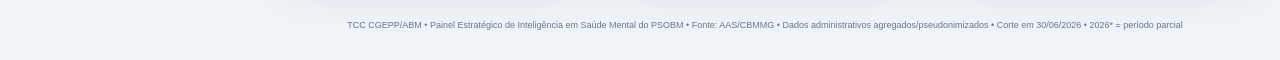
==== commit b8df33cb: "Atualiza painel do TCC com dados longitudinais reais" ====
--- a/index.html
+++ b/index.html
@@ -3,875 +3,485 @@
 <head>
   <meta charset="utf-8" />
   <meta name="viewport" content="width=device-width, initial-scale=1" />
-  <meta name="description" content="Protótipo metodológico do Painel Estratégico de Inteligência em Saúde Mental do PSOBM." />
+  <meta name="description" content="Protótipo aplicado do Painel Estratégico de Inteligência em Saúde Mental do PSOBM, com dados agregados e pseudonimizados da AAS/CBMMG, 2020–2026." />
   <title>Painel Estratégico de Inteligência em Saúde Mental do PSOBM</title>
   <style>
-    :root {
-      --bg: #061426;
-      --bg-soft: #0a223e;
-      --nav: #061d38;
-      --surface: #ffffff;
-      --surface-soft: #f5f8fc;
-      --surface-blue: #edf6ff;
-      --text: #142033;
-      --muted: #65738a;
-      --line: #d9e2ee;
-      --blue-950: #04172e;
-      --blue-900: #06264b;
-      --blue-800: #0a3a68;
-      --blue-600: #1769b3;
-      --blue-500: #1f7acb;
-      --cyan: #18bad2;
-      --red-900: #6e0f15;
-      --red-700: #a91520;
-      --red-600: #cc2230;
-      --red-500: #ef3340;
-      --green: #1f9d67;
-      --yellow: #f4bd3f;
-      --orange: #f97316;
-      --gray-50: #f9fbfe;
-      --gray-100: #f2f5fa;
-      --gray-200: #e8eef6;
-      --gray-700: #39475c;
-      --shadow: 0 18px 45px rgba(2, 10, 28, .18);
-      --shadow-soft: 0 8px 20px rgba(16, 31, 52, .08);
-      --radius-lg: 24px;
-      --radius: 16px;
-      --radius-sm: 12px;
-      --font: Inter, "Segoe UI", Roboto, Arial, sans-serif;
+    :root{
+      --navy:#07182c; --navy2:#0b2c51; --blue:#1769b3; --cyan:#14a9c5;
+      --red:#b5222b; --red2:#7e161d; --green:#208a62; --amber:#c48b1a;
+      --ink:#172235; --muted:#637187; --line:#dce4ee; --soft:#f5f8fc;
+      --white:#fff; --shadow:0 18px 44px rgba(9,27,50,.10); --r:18px;
     }
-
-    * { box-sizing: border-box; }
-    html { scroll-behavior: smooth; }
-    body {
-      margin: 0;
-      min-height: 100vh;
-      font-family: var(--font);
-      color: var(--text);
-      background:
-        radial-gradient(circle at 15% 5%, rgba(31, 122, 203, .26), transparent 32%),
-        radial-gradient(circle at 90% 4%, rgba(239, 51, 64, .20), transparent 32%),
-        linear-gradient(135deg, #04101f 0%, #08233e 52%, #071426 100%);
-    }
-
-    button { font: inherit; }
-    button:focus-visible,
-    a:focus-visible {
-      outline: 3px solid rgba(244, 189, 63, .95);
-      outline-offset: 3px;
-    }
-
-    .app {
-      min-height: 100vh;
-      display: grid;
-      grid-template-columns: 92px minmax(0, 1fr);
-    }
-
-    .sidebar {
-      position: sticky;
-      top: 0;
-      height: 100vh;
-      z-index: 20;
-      display: flex;
-      flex-direction: column;
-      align-items: center;
-      gap: 14px;
-      padding: 16px 10px;
-      background: linear-gradient(180deg, #052c52 0%, #061426 82%);
-      border-right: 1px solid rgba(255, 255, 255, .10);
-      color: #fff;
-    }
-
-    .brand {
-      width: 62px;
-      height: 62px;
-      border-radius: 50%;
-      display: grid;
-      place-items: center;
-      text-align: center;
-      font-size: 9px;
-      font-weight: 900;
-      line-height: 1.05;
-      letter-spacing: .03em;
-      color: #fff;
-      border: 3px solid rgba(255,255,255,.90);
-      background:
-        radial-gradient(circle at 50% 48%, #0b5cab 0 34%, transparent 35%),
-        conic-gradient(#ef3340 0 32%, #f4bd3f 32% 46%, #0b5cab 46% 75%, #ef3340 75% 100%);
-      box-shadow: 0 12px 28px rgba(0,0,0,.34);
-    }
-
-    .nav {
-      width: 100%;
-      display: flex;
-      flex-direction: column;
-      gap: 10px;
-    }
-
-    .nav-btn {
-      width: 100%;
-      min-height: 66px;
-      border: 0;
-      border-radius: 15px;
-      background: rgba(255,255,255,.07);
-      color: rgba(255,255,255,.78);
-      cursor: pointer;
-      display: grid;
-      place-items: center;
-      gap: 4px;
-      transition: transform .18s ease, background .18s ease, color .18s ease, box-shadow .18s ease;
-      outline: 1px solid rgba(255,255,255,.06);
-    }
-    .nav-btn:hover { transform: translateY(-1px); color: #fff; background: rgba(255,255,255,.13); }
-    .nav-btn.active {
-      color: #fff;
-      background: linear-gradient(135deg, var(--blue-500), var(--cyan));
-      box-shadow: 0 14px 26px rgba(24, 186, 210, .22);
-      outline-color: rgba(255,255,255,.34);
-    }
-    .nav-ico { font-size: 21px; line-height: 1; }
-    .nav-label { font-size: 9px; text-transform: uppercase; font-weight: 900; letter-spacing: .04em; }
-
-    .main { min-width: 0; padding: 22px; }
-
-    .shell {
-      max-width: 1510px;
-      min-height: calc(100vh - 44px);
-      margin: 0 auto;
-      overflow: hidden;
-      background: rgba(255,255,255,.97);
-      border: 1px solid rgba(255,255,255,.42);
-      border-radius: var(--radius-lg);
-      box-shadow: var(--shadow);
-    }
-
-    .topbar {
-      display: grid;
-      grid-template-columns: auto minmax(0, 1fr) auto;
-      gap: 18px;
-      align-items: center;
-      padding: 18px 22px;
-      color: #fff;
-      background:
-        linear-gradient(90deg, rgba(6, 38, 75, .98), rgba(10, 58, 104, .97) 54%, rgba(110, 15, 21, .97));
-    }
-
-    .seal {
-      width: 58px;
-      height: 58px;
-      border-radius: 18px;
-      display: grid;
-      place-items: center;
-      font-weight: 950;
-      letter-spacing: -.03em;
-      background: rgba(255,255,255,.13);
-      border: 1px solid rgba(255,255,255,.22);
-    }
-
-    .title h1 {
-      margin: 0;
-      font-size: clamp(18px, 2.2vw, 30px);
-      line-height: 1.08;
-      letter-spacing: .01em;
-      text-transform: uppercase;
-    }
-    .title p {
-      margin: 7px 0 0;
-      color: rgba(255,255,255,.82);
-      font-size: 14px;
-      line-height: 1.35;
-    }
-
-    .chips {
-      display: flex;
-      flex-wrap: wrap;
-      justify-content: flex-end;
-      gap: 8px;
-    }
-    .chip {
-      padding: 8px 11px;
-      border-radius: 999px;
-      background: rgba(255,255,255,.13);
-      border: 1px solid rgba(255,255,255,.19);
-      color: rgba(255,255,255,.92);
-      white-space: nowrap;
-      font-size: 12px;
-      font-weight: 850;
-    }
-
-    .view {
-      display: none;
-      padding: 18px;
-      background: linear-gradient(180deg, #ffffff 0%, #f6f9fd 100%);
-    }
-    .view.active { display: block; }
-
-    .section-head {
-      display: grid;
-      grid-template-columns: minmax(0, 1fr) auto;
-      gap: 18px;
-      align-items: start;
-      margin-bottom: 14px;
-    }
-    .section-head h2 {
-      margin: 0;
-      color: var(--blue-900);
-      font-size: clamp(18px, 1.7vw, 24px);
-      line-height: 1.15;
-    }
-    .section-head p {
-      max-width: 920px;
-      margin: 6px 0 0;
-      color: var(--muted);
-      line-height: 1.48;
-      font-size: 14px;
-    }
-    .pill {
-      justify-self: end;
-      display: inline-flex;
-      align-items: center;
-      gap: 7px;
-      padding: 10px 12px;
-      border-radius: 999px;
-      background: #eaf5ff;
-      border: 1px solid #cae3ff;
-      color: var(--blue-900);
-      font-size: 12px;
-      font-weight: 900;
-      white-space: nowrap;
-    }
-
-    .story {
-      border: 1px solid #d0e5fb;
-      border-radius: var(--radius);
-      background:
-        linear-gradient(135deg, rgba(31, 122, 203, .11), rgba(24, 186, 210, .07)),
-        #fff;
-      padding: 14px 16px;
-      color: var(--gray-700);
-      font-size: 14px;
-      line-height: 1.55;
-      margin-bottom: 14px;
-    }
-    .story b { color: var(--blue-900); }
-
-    .kpi-grid {
-      display: grid;
-      grid-template-columns: repeat(4, minmax(0, 1fr));
-      gap: 13px;
-      margin-bottom: 14px;
-    }
-
-    .kpi {
-      min-height: 128px;
-      position: relative;
-      overflow: hidden;
-      cursor: pointer;
-      border: 1px solid var(--line);
-      border-radius: var(--radius);
-      background: #fff;
-      padding: 14px 14px 13px;
-      box-shadow: var(--shadow-soft);
-      transition: transform .16s ease, border-color .16s ease, box-shadow .16s ease;
-    }
-    .kpi::before {
-      content: "";
-      position: absolute;
-      inset: 0 0 auto 0;
-      height: 5px;
-      background: var(--accent, var(--blue-500));
-    }
-    .kpi:hover, .kpi:focus-visible {
-      transform: translateY(-2px);
-      border-color: color-mix(in srgb, var(--accent, var(--blue-500)) 45%, #fff);
-      box-shadow: 0 16px 34px rgba(16, 31, 52, .14);
-    }
-    .kpi .sub {
-      color: var(--muted);
-      font-size: 11px;
-      font-weight: 900;
-      letter-spacing: .05em;
-      text-transform: uppercase;
-      margin: 2px 0 9px;
-    }
-    .kpi .value {
-      color: var(--blue-900);
-      font-size: clamp(24px, 2.8vw, 36px);
-      font-weight: 950;
-      letter-spacing: -.05em;
-      line-height: 1;
-      margin-bottom: 8px;
-    }
-    .kpi .name {
-      color: var(--text);
-      font-size: 13px;
-      font-weight: 850;
-      line-height: 1.24;
-    }
-    .kpi .kpi-note {
-      margin-top: 9px;
-      color: var(--muted);
-      font-size: 11px;
-      line-height: 1.35;
-    }
-    .kpi .click {
-      margin-top: 8px;
-      display: inline-flex;
-      color: var(--accent, var(--blue-600));
-      font-size: 11px;
-      font-weight: 900;
-    }
-
-    .grid { display: grid; gap: 14px; }
-    .grid.two { grid-template-columns: repeat(2, minmax(0, 1fr)); }
-    .grid.three { grid-template-columns: repeat(3, minmax(0, 1fr)); }
-    .grid.four { grid-template-columns: repeat(4, minmax(0, 1fr)); }
-
-    .panel {
-      min-width: 0;
-      border: 1px solid var(--line);
-      border-radius: var(--radius);
-      background: #fff;
-      padding: 14px;
-      box-shadow: var(--shadow-soft);
-    }
-    .panel h3 {
-      margin: 0 0 10px;
-      display: flex;
-      justify-content: space-between;
-      gap: 10px;
-      align-items: center;
-      color: var(--blue-900);
-      font-size: 15px;
-      line-height: 1.2;
-    }
-    .panel h3 span {
-      color: var(--muted);
-      font-size: 11px;
-      font-weight: 800;
-      text-align: right;
-    }
-    .chart { min-height: 228px; width: 100%; }
-    svg { display: block; max-width: 100%; height: auto; }
-
-    .submodules {
-      display: grid;
-      grid-template-columns: repeat(2, minmax(0, 1fr));
-      gap: 14px;
-      margin: 14px 0;
-    }
-    .submodule {
-      min-height: 150px;
-      overflow: hidden;
-      position: relative;
-      border-radius: var(--radius);
-      padding: 17px;
-      color: #fff;
-    }
-    .submodule.cronico { background: linear-gradient(135deg, #06335f, #1f7acb); }
-    .submodule.agudo { background: linear-gradient(135deg, #841219, #ef3340); }
-    .submodule h3 { margin: 0 0 7px; font-size: 18px; }
-    .submodule p { max-width: 760px; margin: 0; color: rgba(255,255,255,.84); line-height: 1.45; font-size: 13px; }
-    .submodule strong { display: block; margin-top: 16px; font-size: 34px; letter-spacing: -.04em; }
-    .submodule::after {
-      content: "";
-      position: absolute;
-      right: -55px;
-      bottom: -75px;
-      width: 190px;
-      height: 190px;
-      border-radius: 50%;
-      background: rgba(255,255,255,.11);
-    }
-
-    .mini-grid {
-      display: grid;
-      grid-template-columns: repeat(2, minmax(0, 1fr));
-      gap: 12px;
-    }
-    .mini-chart {
-      min-height: 210px;
-      border: 1px solid var(--line);
-      border-radius: var(--radius-sm);
-      background: #fff;
-      padding: 12px;
-    }
-    .mini-chart h4 {
-      margin: 0 0 8px;
-      color: var(--blue-900);
-      font-size: 13px;
-      line-height: 1.25;
-    }
-    .mini-chart small { color: var(--muted); display: block; margin-top: -3px; margin-bottom: 4px; }
-
-    .decision-list {
-      display: grid;
-      gap: 12px;
-      counter-reset: step;
-    }
-    .decision {
-      border: 1px solid var(--line);
-      border-left: 6px solid var(--accent, var(--green));
-      border-radius: 14px;
-      background: var(--gray-50);
-      padding: 14px 15px;
-      color: var(--gray-700);
-      line-height: 1.45;
-    }
-    .decision b { color: var(--blue-900); }
-
-    .callout {
-      border-left: 6px solid var(--accent, var(--blue-500));
-      border-radius: 14px;
-      background: var(--gray-50);
-      padding: 13px 15px;
-      color: var(--gray-700);
-      font-size: 13px;
-      line-height: 1.48;
-    }
-
-    .detail-strip {
-      display: flex;
-      flex-wrap: wrap;
-      gap: 10px;
-      align-items: center;
-      justify-content: space-between;
-      padding: 12px 14px;
-      margin-top: 14px;
-      border: 1px dashed #b8c9dd;
-      border-radius: var(--radius);
-      background: #f8fbff;
-      color: var(--muted);
-      font-size: 13px;
-    }
-    .detail-strip button {
-      border: 0;
-      border-radius: 999px;
-      padding: 9px 12px;
-      background: var(--blue-600);
-      color: #fff;
-      font-weight: 900;
-      cursor: pointer;
-    }
-
-    .drawer-backdrop {
-      position: fixed;
-      inset: 0;
-      z-index: 60;
-      display: none;
-      background: rgba(2, 9, 20, .48);
-      backdrop-filter: blur(3px);
-    }
-    .drawer-backdrop.open { display: block; }
-    .drawer {
-      position: fixed;
-      inset: 0 0 0 auto;
-      z-index: 70;
-      width: min(720px, calc(100vw - 22px));
-      transform: translateX(105%);
-      transition: transform .2s ease;
-      background: #fff;
-      box-shadow: -24px 0 55px rgba(2, 10, 28, .28);
-      display: grid;
-      grid-template-rows: auto minmax(0, 1fr);
-    }
-    .drawer.open { transform: translateX(0); }
-    .drawer-head {
-      display: flex;
-      gap: 14px;
-      justify-content: space-between;
-      align-items: start;
-      padding: 18px 18px 14px;
-      color: #fff;
-      background: linear-gradient(135deg, var(--blue-900), var(--accent, var(--blue-600)));
-    }
-    .drawer-head h3 { margin: 0; font-size: 18px; line-height: 1.2; }
-    .drawer-head p { margin: 5px 0 0; color: rgba(255,255,255,.82); font-size: 13px; }
-    .drawer-close {
-      border: 1px solid rgba(255,255,255,.25);
-      border-radius: 12px;
-      background: rgba(255,255,255,.12);
-      color: #fff;
-      width: 42px;
-      height: 42px;
-      cursor: pointer;
-      font-size: 22px;
-      line-height: 1;
-    }
-    .drawer-body { overflow: auto; padding: 16px; }
-
-    .ficha-table {
-      width: 100%;
-      border-collapse: separate;
-      border-spacing: 0;
-      overflow: hidden;
-      border: 1px solid var(--line);
-      border-radius: 16px;
-      background: #fff;
-    }
-    .ficha-table th,
-    .ficha-table td {
-      padding: 11px 12px;
-      border-bottom: 1px solid var(--line);
-      vertical-align: top;
-      font-size: 13px;
-      line-height: 1.42;
-    }
-    .ficha-table tr:last-child th,
-    .ficha-table tr:last-child td { border-bottom: 0; }
-    .ficha-table th {
-      width: 228px;
-      text-align: left;
-      color: var(--blue-900);
-      background: #f0f4fa;
-      font-weight: 950;
-    }
-
-    .footer {
-      display: flex;
-      gap: 14px;
-      justify-content: space-between;
-      padding: 12px 20px;
-      background: #061324;
-      color: rgba(255,255,255,.73);
-      font-size: 11px;
-      line-height: 1.4;
-    }
-
-    @media (max-width: 1180px) {
-      .kpi-grid, .grid.four { grid-template-columns: repeat(2, minmax(0, 1fr)); }
-      .grid.three { grid-template-columns: repeat(2, minmax(0, 1fr)); }
-      .topbar { grid-template-columns: auto minmax(0, 1fr); }
-      .chips { grid-column: 1 / -1; justify-content: flex-start; }
-    }
-
-    @media (max-width: 760px) {
-      .app { grid-template-columns: 1fr; }
-      .sidebar {
-        height: auto;
-        flex-direction: row;
-        align-items: center;
-        overflow-x: auto;
-        padding: 10px;
-      }
-      .brand { width: 46px; height: 46px; flex: 0 0 auto; font-size: 8px; }
-      .nav { min-width: max-content; flex-direction: row; }
-      .nav-btn { min-width: 92px; min-height: 54px; }
-      .main { padding: 10px; }
-      .shell { min-height: calc(100vh - 20px); border-radius: 18px; }
-      .topbar { grid-template-columns: 1fr; padding: 16px; }
-      .seal { display: none; }
-      .view { padding: 12px; }
-      .section-head { grid-template-columns: 1fr; }
-      .pill { justify-self: start; }
-      .kpi-grid, .grid.two, .grid.three, .grid.four, .submodules, .mini-grid { grid-template-columns: 1fr; }
-      .ficha-table th, .ficha-table td { display: block; width: 100%; }
-      .ficha-table th { border-bottom: 0; padding-bottom: 4px; }
-      .ficha-table td { padding-top: 4px; }
-      .footer { flex-direction: column; }
-    }
+    *{box-sizing:border-box}
+    html{scroll-behavior:smooth}
+    body{margin:0;font-family:Inter,Segoe UI,Roboto,Arial,sans-serif;color:var(--ink);background:#eef3f8}
+    button{font:inherit}
+    .app{min-height:100vh;display:grid;grid-template-columns:250px 1fr}
+    aside.sidebar{position:sticky;top:0;height:100vh;padding:24px 18px;color:#fff;background:
+      radial-gradient(circle at 15% 5%,rgba(20,169,197,.25),transparent 28%),
+      linear-gradient(180deg,#0a2d53 0%,#07182c 64%,#08111f 100%)}
+    .brand{display:flex;gap:12px;align-items:center;padding:4px 2px 22px;border-bottom:1px solid rgba(255,255,255,.12)}
+    .brand-mark{width:42px;height:42px;border-radius:14px;display:grid;place-items:center;font-weight:900;background:linear-gradient(135deg,var(--blue),var(--red));box-shadow:0 8px 18px rgba(0,0,0,.25)}
+    .brand strong{display:block;font-size:13px;letter-spacing:.03em}
+    .brand small{display:block;margin-top:4px;color:rgba(255,255,255,.68);font-size:10px;line-height:1.25}
+    nav{padding:20px 0;display:grid;gap:8px}
+    .nav-btn{width:100%;border:0;border-radius:13px;padding:12px 13px;text-align:left;color:rgba(255,255,255,.72);background:transparent;cursor:pointer;transition:.18s}
+    .nav-btn:hover,.nav-btn.active{color:#fff;background:rgba(255,255,255,.10)}
+    .nav-btn.active{box-shadow:inset 3px 0 0 var(--cyan)}
+    .nav-btn b{font-size:12px}
+    .nav-btn span{display:block;font-size:10px;color:inherit;opacity:.68;margin-top:3px}
+    .side-note{margin-top:auto;padding:14px;border-radius:14px;background:rgba(255,255,255,.08);font-size:10px;line-height:1.45;color:rgba(255,255,255,.72)}
+    main{min-width:0}
+    .topbar{position:sticky;top:0;z-index:10;padding:15px 28px;color:#fff;background:linear-gradient(90deg,#0b2c51,#0c3a67 68%,#6f151c);box-shadow:0 8px 26px rgba(6,25,48,.18)}
+    .topbar-row{display:flex;justify-content:space-between;align-items:center;gap:18px}
+    .title h1{margin:0;font-size:19px;line-height:1.15;letter-spacing:.015em;text-transform:uppercase}
+    .title p{margin:5px 0 0;font-size:12px;color:rgba(255,255,255,.72)}
+    .chips{display:flex;gap:7px;flex-wrap:wrap;justify-content:flex-end}
+    .chip{padding:7px 10px;border:1px solid rgba(255,255,255,.18);border-radius:999px;background:rgba(255,255,255,.10);font-size:10px;font-weight:800}
+    .content{padding:24px 28px 34px;max-width:1640px;margin:0 auto}
+    .view{display:none}.view.active{display:block}
+    .section-head{display:flex;justify-content:space-between;align-items:flex-start;gap:16px;margin-bottom:15px}
+    .section-head h2{margin:0;color:var(--navy2);font-size:23px}
+    .section-head p{max-width:920px;margin:6px 0 0;color:var(--muted);font-size:13px;line-height:1.55}
+    .status-pill{white-space:nowrap;border-radius:999px;padding:8px 11px;font-size:10px;font-weight:900;border:1px solid #cfe0f2;background:#edf6ff;color:#174f80}
+    .story{margin-bottom:16px;padding:15px 17px;border:1px solid #cfe0f2;border-radius:var(--r);background:linear-gradient(135deg,#f8fbff,#eef7ff);font-size:13px;line-height:1.55;color:#405168}
+    .story b{color:var(--navy2)}
+    .grid{display:grid;gap:14px}
+    .grid.two{grid-template-columns:repeat(2,minmax(0,1fr))}
+    .grid.three{grid-template-columns:repeat(3,minmax(0,1fr))}
+    .grid.four{grid-template-columns:repeat(4,minmax(0,1fr))}
+    .panel{min-width:0;background:#fff;border:1px solid var(--line);border-radius:var(--r);padding:16px;box-shadow:var(--shadow)}
+    .panel h3{display:flex;justify-content:space-between;gap:12px;align-items:flex-start;margin:0 0 12px;color:var(--navy2);font-size:15px}
+    .panel h3 span{color:var(--muted);font-size:10px;text-align:right;font-weight:700}
+    .kpi-grid{display:grid;grid-template-columns:repeat(4,minmax(0,1fr));gap:13px;margin-bottom:16px}
+    .kpi{position:relative;min-height:154px;padding:16px;border:1px solid var(--line);border-radius:16px;background:#fff;box-shadow:0 8px 22px rgba(15,33,58,.06);overflow:hidden;cursor:pointer}
+    .kpi::before{content:"";position:absolute;left:0;top:0;right:0;height:4px;background:var(--accent)}
+    .kpi-top{display:flex;justify-content:space-between;gap:8px;align-items:center}
+    .kpi-code{font-size:10px;color:var(--muted);font-weight:900;letter-spacing:.06em}
+    .tag{font-size:9px;font-weight:900;border-radius:999px;padding:5px 8px}
+    .tag.ok{background:#eaf8f2;color:#19724f}.tag.partial{background:#fff6dd;color:#8a6413}.tag.no{background:#fdecef;color:#96212a}.tag.warn{background:#edf6ff;color:#1c5d95}
+    .kpi-value{margin:14px 0 6px;font-size:31px;line-height:1;font-weight:950;letter-spacing:-.035em;color:var(--navy2)}
+    .kpi-name{font-size:12px;font-weight:850;line-height:1.35}
+    .kpi-note{margin-top:8px;color:var(--muted);font-size:10px;line-height:1.4}
+    .kpi-hint{margin-top:10px;font-size:9px;font-weight:900;color:var(--accent)}
+    .metric-strip{display:grid;grid-template-columns:repeat(5,minmax(0,1fr));gap:10px;margin:14px 0 16px}
+    .metric{padding:12px 13px;border-radius:14px;background:#fff;border:1px solid var(--line)}
+    .metric small{display:block;color:var(--muted);font-size:9px;font-weight:900;text-transform:uppercase;letter-spacing:.04em}
+    .metric strong{display:block;margin-top:6px;color:var(--navy2);font-size:20px}
+    .metric em{display:block;margin-top:4px;color:var(--muted);font-style:normal;font-size:9px;line-height:1.25}
+    .chart{min-height:260px;width:100%}.chart svg{width:100%;height:auto;display:block;overflow:visible}
+    .legend{display:flex;gap:12px;flex-wrap:wrap;margin-top:8px;color:var(--muted);font-size:9px}
+    .legend i{display:inline-block;width:10px;height:3px;border-radius:999px;margin-right:5px;vertical-align:middle;background:var(--c)}
+    .clock-grid{display:grid;grid-template-columns:repeat(3,minmax(0,1fr));gap:14px}
+    .clock-card{background:#fff;border:1px solid var(--line);border-radius:var(--r);padding:16px;box-shadow:var(--shadow)}
+    .clock-card h3{margin:0;color:var(--navy2);font-size:14px}.clock-card p{margin:5px 0 0;color:var(--muted);font-size:10px;line-height:1.35}
+    .clock{min-height:270px;margin-top:5px}
+    .clock-note{margin-top:4px;padding:9px 10px;border-radius:11px;background:var(--soft);color:#536378;font-size:9px;line-height:1.4}
+    .callout{padding:14px 16px;border-left:4px solid var(--blue);border-radius:12px;background:#edf6ff;color:#34516f;font-size:11px;line-height:1.5}
+    .callout.red{border-color:var(--red);background:#fff1f2;color:#6f3338}
+    .callout.amber{border-color:var(--amber);background:#fff8e7;color:#6b5725}
+    .table-wrap{overflow:auto;border:1px solid var(--line);border-radius:14px}
+    table{width:100%;border-collapse:collapse;min-width:760px;background:#fff}
+    th,td{padding:10px 11px;border-bottom:1px solid var(--line);text-align:left;font-size:10px;vertical-align:top}
+    th{position:sticky;top:0;background:#f2f6fa;color:#405168;font-weight:900}
+    tr:last-child td{border-bottom:0}
+    td strong{color:var(--navy2)}
+    .quality{display:grid;gap:9px}
+    .quality-row{display:grid;grid-template-columns:95px 1fr 92px;gap:10px;align-items:center}
+    .quality-row b{font-size:10px}.qbar{height:9px;border-radius:999px;background:#e8eef5;overflow:hidden}.qbar span{display:block;height:100%;width:var(--w);background:var(--c);border-radius:inherit}.quality-row em{font-style:normal;text-align:right;font-size:9px;color:var(--muted)}
+    .flow{display:grid;gap:11px}
+    .flow-row{display:grid;grid-template-columns:minmax(155px,1fr) 130px minmax(155px,1fr);gap:12px;align-items:center}
+    .flow-node{border:1px solid var(--line);border-radius:13px;padding:11px;background:#fff;font-size:10px;line-height:1.3}
+    .flow-node b{display:block;color:var(--navy2);font-size:11px}
+    .flow-link{position:relative;text-align:center;font-size:18px;font-weight:950;color:var(--blue)}
+    .flow-link small{display:block;font-size:9px;color:var(--muted);font-weight:800}
+    .decision-grid{display:grid;grid-template-columns:repeat(3,minmax(0,1fr));gap:12px}
+    .decision{border:1px solid var(--line);border-radius:14px;padding:13px;background:#fff}
+    .decision b{display:block;color:var(--navy2);font-size:11px}.decision p{margin:6px 0 0;color:var(--muted);font-size:10px;line-height:1.4}
+    .footer{padding:18px 28px 30px;color:#68778b;font-size:9px;text-align:center}
+    .drawer-backdrop{position:fixed;inset:0;background:rgba(4,15,28,.48);z-index:30;display:none}.drawer-backdrop.open{display:block}
+    .drawer{position:fixed;z-index:31;top:0;right:0;width:min(620px,96vw);height:100vh;transform:translateX(102%);transition:.24s;background:#fff;box-shadow:-18px 0 48px rgba(0,0,0,.22);overflow:auto}
+    .drawer.open{transform:none}.drawer-head{position:sticky;top:0;z-index:2;padding:18px 20px;color:#fff;background:linear-gradient(90deg,#0b2c51,#6f151c);display:flex;justify-content:space-between;gap:12px}
+    .drawer-head h3{margin:0;font-size:17px}.drawer-head p{margin:5px 0 0;color:rgba(255,255,255,.72);font-size:10px}
+    .drawer-close{border:1px solid rgba(255,255,255,.28);border-radius:10px;background:rgba(255,255,255,.1);color:#fff;width:36px;height:36px;cursor:pointer}
+    .drawer-body{padding:18px 20px 28px}
+    .fdi{display:grid;grid-template-columns:160px 1fr;border:1px solid var(--line);border-bottom:0}
+    .fdi div{padding:10px 11px;border-bottom:1px solid var(--line);font-size:10px;line-height:1.4}
+    .fdi div:nth-child(odd){background:#f3f7fb;color:#405168;font-weight:900}
+    .smallprint{color:var(--muted);font-size:9px;line-height:1.45}
+    @media(max-width:1200px){.app{grid-template-columns:90px 1fr}.brand div:last-child,.nav-btn span,.nav-btn b{display:none}.nav-btn{text-align:center;padding:14px 8px}.brand{justify-content:center}.side-note{display:none}.kpi-grid{grid-template-columns:repeat(2,1fr)}.metric-strip{grid-template-columns:repeat(3,1fr)}}
+    @media(max-width:900px){.app{display:block}.sidebar{display:none}.topbar{position:static}.topbar-row{align-items:flex-start;flex-direction:column}.chips{justify-content:flex-start}.content{padding:18px}.grid.two,.grid.three,.grid.four,.clock-grid,.decision-grid{grid-template-columns:1fr}.metric-strip{grid-template-columns:repeat(2,1fr)}.flow-row{grid-template-columns:1fr}.flow-link{transform:rotate(90deg)}}
+    @media(max-width:560px){.kpi-grid,.metric-strip{grid-template-columns:1fr}.title h1{font-size:15px}.content{padding:14px}.topbar{padding:14px}.section-head{display:block}.status-pill{display:inline-block;margin-top:10px}.fdi{grid-template-columns:1fr}.fdi div:nth-child(odd){border-bottom:0}}
   </style>
 </head>
 <body>
-  <div class="app">
-    <aside class="sidebar" aria-label="Navegação principal do painel">
-      <div class="brand" aria-label="Marca visual do Painel Estratégico de Inteligência em Saúde Mental do PSOBM" title="Painel Estratégico de Inteligência em Saúde Mental do PSOBM">PAINEL<br>ESTRAT.</div>
-      <nav class="nav" aria-label="Campos do painel">
-        <button class="nav-btn active" type="button" data-view="resumo" aria-label="Abrir resumo executivo"><span class="nav-ico">⌂</span><span class="nav-label">Resumo</span></button>
-        <button class="nav-btn" type="button" data-view="cronico" aria-label="Abrir monitoramento crônico"><span class="nav-ico">▣</span><span class="nav-label">Crônico</span></button>
-        <button class="nav-btn" type="button" data-view="agudo" aria-label="Abrir alerta e demanda aguda"><span class="nav-ico">▲</span><span class="nav-label">Agudo</span></button>
-        <button class="nav-btn" type="button" data-view="prevencao" aria-label="Abrir prevenção e educação"><span class="nav-ico">◆</span><span class="nav-label">Prevenção</span></button>
-      </nav>
-    </aside>
-
-    <main class="main">
-      <section class="shell" aria-label="Painel Estratégico de Inteligência em Saúde Mental do PSOBM">
-        <header class="topbar">
-          <div class="seal" aria-hidden="true">BI</div>
-          <div class="title">
-            <h1>Painel Estratégico de Inteligência em Saúde Mental do PSOBM</h1>
-            <p>Modelagem técnico-metodológica de indicadores qualificados para apoio à decisão</p>
-          </div>
-          <div class="chips" aria-label="Avisos metodológicos">
-            <span class="chip">Protótipo metodológico</span>
-            <span class="chip">Dados demonstrativos</span>
-            <span class="chip">Agregado · não identificável</span>
-          </div>
-        </header>
-
-        <section id="resumo" class="view active" aria-labelledby="resumo-title">
-          <div class="section-head">
-            <div>
-              <h2 id="resumo-title">Resumo executivo</h2>
-              <p>Visão única da modelagem: oito indicadores, dois submódulos analíticos e campo preventivo para leitura decisória futura.</p>
+<div class="app">
+  <aside class="sidebar">
+    <div class="brand">
+      <div class="brand-mark">PS</div>
+      <div><strong>PAINEL PSOBM</strong><small>Inteligência em saúde mental<br>Produto técnico • CGEPP 2026</small></div>
+    </div>
+    <nav>
+      <button class="nav-btn active" data-view="executivo"><b>Visão executiva</b><span>KPIs, maturidade e relógios</span></button>
+      <button class="nav-btn" data-view="longitudinal"><b>Longitudinal</b><span>Séries reais 2020–2026</span></button>
+      <button class="nav-btn" data-view="integracao"><b>Integração</b><span>Vínculo entre bases</span></button>
+      <button class="nav-btn" data-view="qualidade"><b>Qualidade</b><span>Calculabilidade e governança</span></button>
+      <button class="nav-btn" data-view="decisao"><b>Decisão</b><span>Como o painel apoia gestão</span></button>
+    </nav>
+    <div class="side-note">Dados administrativos agregados e pseudonimizados. Corte: 30/06/2026. 2026 é semestre parcial. O protótipo demonstra arquitetura de inteligência; não substitui sistema institucional em produção.</div>
+  </aside>
+
+  <main>
+    <header class="topbar">
+      <div class="topbar-row">
+        <div class="title">
+          <h1>Painel estratégico de inteligência em saúde mental do PSOBM</h1>
+          <p>Indicadores qualificados para apoio à decisão e aperfeiçoamento da gestão</p>
+        </div>
+        <div class="chips">
+          <span class="chip">AAS/CBMMG</span>
+          <span class="chip">2020–2026*</span>
+          <span class="chip">corte 30/06/2026</span>
+          <span class="chip">dados agregados/pseudonimizados</span>
+        </div>
+      </div>
+    </header>
+
+    <div class="content">
+      <section id="executivo" class="view active">
+        <div class="section-head">
+          <div><h2>Visão executiva</h2><p>O painel mostra simultaneamente o valor observado, a tendência histórica, a qualidade da informação e o que ainda não pode ser calculado. Assim, dado ausente deixa de ser “vazio” e passa a ser informação de governança.</p></div>
+          <span class="status-pill">8 indicadores estratégicos preservados</span>
+        </div>
+
+        <div class="story"><b>Leitura correta do protótipo:</b> quatro indicadores já são sustentados pelos dados recebidos; um é parcial por ausência do denominador institucional da DRH; três permanecem não calculáveis por falta de desfecho/atributos da Q3 e indisponibilidade da Q4. Nenhum valor é estimado por proxy.</div>
+
+        <div id="kpis" class="kpi-grid"></div>
+
+        <div class="grid two">
+          <div class="panel">
+            <h3>Maturidade informacional <span>8 indicadores estratégicos</span></h3>
+            <div id="maturityChart" class="chart"></div>
+            <div class="legend"><span><i style="--c:#208a62"></i>4 calculáveis</span><span><i style="--c:#c48b1a"></i>1 parcial</span><span><i style="--c:#b5222b"></i>3 não calculáveis</span></div>
+          </div>
+          <div class="panel">
+            <h3>Base empírica consolidada <span>linhas analíticas após tratamento</span></h3>
+            <div class="metric-strip" style="grid-template-columns:repeat(2,minmax(0,1fr));margin:0">
+              <div class="metric"><small>Q1 • monitoramento</small><strong>9.307</strong><em>5.821 pseudônimos únicos</em></div>
+              <div class="metric"><small>Q2 • atendimentos</small><strong>37.604</strong><em>8.579 beneficiários únicos</em></div>
+              <div class="metric"><small>Q3 • encaminhamentos</small><strong>1.188</strong><em>620 beneficiários; desfecho ausente</em></div>
+              <div class="metric"><small>Q5 • afastamentos</small><strong>2.854</strong><em>985 militares; 23.012 dias únicos</em></div>
             </div>
-            <span class="pill">8 indicadores · 4 crônicos · 4 agudos</span>
-          </div>
-          <div class="story"><b>Leitura executiva:</b> o painel modela a leitura integrada do PSOBM: acompanha o fluxo crônico, observa tempo, recorrência e continuidade, identifica pressão aguda, mede resposta institucional e traduz afastamentos em impacto funcional agregado.</div>
-          <div id="cards-resumo" class="kpi-grid" aria-label="Cartões dos oito indicadores"></div>
-          <div class="submodules">
-            <article class="submodule cronico">
-              <h3>Submódulo crônico</h3>
-              <p>Conclusão, tempo de ciclo, recorrência assistencial e continuidade do cuidado.</p>
-              <strong>4 indicadores</strong>
-            </article>
-            <article class="submodule agudo">
-              <h3>Submódulo agudo</h3>
-              <p>Demanda urgente, tempo de acolhimento, afastamento e impacto funcional.</p>
-              <strong>4 indicadores</strong>
-            </article>
-          </div>
-          <div class="grid three">
-            <div class="panel"><h3>Composição dos submódulos <span>quantidade</span></h3><div id="chart-donut" class="chart"></div></div>
-            <div class="panel"><h3>Índice normalizado crônico <span>base 100</span></h3><div id="chart-normal-cronico" class="chart"></div></div>
-            <div class="panel"><h3>Índice normalizado agudo <span>base 100</span></h3><div id="chart-normal-agudo" class="chart"></div></div>
-          </div>
-          <div class="detail-strip">
-            <span>Detalhamento técnico disponível para consulta do indicador selecionado.</span>
-            <button type="button" data-open-ficha="i1">Ver ficha técnica</button>
-          </div>
-        </section>
-
-        <section id="cronico" class="view" aria-labelledby="cronico-title">
-          <div class="section-head">
-            <div>
-              <h2 id="cronico-title">Monitoramento crônico</h2>
-              <p>Submódulo voltado ao fluxo programado do PSOBM: processo, tempestividade, acompanhamento e continuidade.</p>
+            <div class="callout amber" style="margin-top:12px"><b>Q4 não disponibilizada.</b> A base assistencial Q2 contém 294 registros classificados como “urgentes” (0,78%), mas eles não são usados como substitutos da Q4 específica de demanda aguda.</div>
+          </div>
+        </div>
+
+        <div style="height:14px"></div>
+        <div class="section-head">
+          <div><h2>Relógios longitudinais</h2><p>O relógio deixa de ser um mostrador isolado. Cada camada representa um ano real, permitindo ver simultaneamente nível atual, trajetória, amplitude histórica e ressalvas de qualidade.</p></div>
+          <span class="status-pill">camadas anuais reais</span>
+        </div>
+        <div class="clock-grid">
+          <div class="clock-card"><h3>Conclusão do monitoramento</h3><p>Taxa de conclusão por ciclo/ano.</p><div id="clockCompletion" class="clock"></div><div class="clock-note">2026*: 68,4%. Série: 100,0 • 100,0 • 100,0 • 86,3 • 87,5 • 72,6 • 68,4%. O declínio recente é um sinal gerencial de fluxo, não evidência de adoecimento.</div></div>
+          <div class="clock-card"><h3>Tempo do ciclo de monitoramento</h3><p>Mediana anual em dias; menor tende a ser melhor.</p><div id="clockCycle" class="clock"></div><div class="clock-note">2020–2022 concentram intervalos zero atípicos. Para leitura comparativa, a camada visual destaca 2023–2026: 2 • 22 • 15 • 18 dias; P90 em 2026 = 54 dias.</div></div>
+          <div class="clock-card"><h3>Recorrência assistencial anual</h3><p>Atendimentos por beneficiário único no ano.</p><div id="clockRecurrence" class="clock"></div><div class="clock-note">2026*: 1,92. A razão global de 4,38 usa beneficiários únicos no período completo e não é diretamente comparável às razões anuais. Interpretação é de concentração/capacidade, não de gravidade clínica.</div></div>
+        </div>
+      </section>
+
+      <section id="longitudinal" class="view">
+        <div class="section-head">
+          <div><h2>Camada longitudinal 2020–2026*</h2><p>Séries descritivas reais por domínio. O ano de 2026 representa apenas 1º de janeiro a 30 de junho e é visualmente diferenciado para impedir comparação ingênua com anos completos.</p></div>
+          <span class="status-pill">2026* = 1º semestre</span>
+        </div>
+
+        <div class="grid two">
+          <div class="panel"><h3>Q1 • Monitoramento PSOBM <span>registros, concluídos e taxa</span></h3><div id="q1Chart" class="chart"></div><div class="legend"><span><i style="--c:#1769b3"></i>Registros</span><span><i style="--c:#14a9c5"></i>Concluídos</span><span><i style="--c:#b5222b"></i>Taxa de conclusão</span></div></div>
+          <div class="panel"><h3>Q1 • Tempo do ciclo <span>mediana e P90; qualidade das datas</span></h3><div id="q1TimeChart" class="chart"></div><div class="callout amber">Os ciclos 2020–2022 têm 96,7%–100% de intervalos iguais a zero. A série é mostrada para transparência, mas o tempo histórico exige validação semântica antes de uso gerencial pleno.</div></div>
+        </div>
+
+        <div style="height:14px"></div>
+        <div class="grid two">
+          <div class="panel"><h3>Q2 • Produção e alcance assistencial <span>atendimentos e beneficiários únicos no ano</span></h3><div id="q2Chart" class="chart"></div><div class="callout">2024 é o pico de produção observado. Isso pode refletir capacidade, registro, acesso e oferta; o gráfico não autoriza inferir aumento de adoecimento.</div></div>
+          <div class="panel"><h3>Q2 • Recorrência e urgência descritiva <span>razão anual + % “urgente” da Q2</span></h3><div id="q2RatioChart" class="chart"></div><div class="smallprint">A classificação “urgente” existente na Q2 é uma característica do banco assistencial e não substitui a Q4 específica de demanda aguda.</div></div>
+        </div>
+
+        <div style="height:14px"></div>
+        <div class="grid two">
+          <div class="panel"><h3>Q3 • Encaminhamentos <span>volume calculável; desfecho não calculável</span></h3><div id="q3Chart" class="chart"></div><div class="callout red">1.188 encaminhamentos / 620 beneficiários. Situação e data de conclusão: 0% de completude. O painel pode mostrar fluxo, mas não “taxa de continuidade concluída”.</div></div>
+          <div class="panel"><h3>Q5 • Afastamentos e repercussão funcional <span>eventos, militares únicos e dias únicos</span></h3><div id="q5Chart" class="chart"></div><div class="smallprint">Sem o efetivo mensal da DRH, não se calcula taxa populacional de afastamento nem dias perdidos por mil. Os valores absolutos permanecem úteis e auditáveis.</div></div>
+        </div>
+
+        <div style="height:14px"></div>
+        <div class="panel">
+          <h3>Resumo anual integrado <span>mesma janela temporal, diferentes unidades de análise</span></h3>
+          <div class="table-wrap"><table>
+            <thead><tr><th>Ano</th><th>Q1 registros</th><th>Q1 conclusão</th><th>Q2 atendimentos</th><th>Q2 beneficiários</th><th>Q3 encaminh.</th><th>Q5 eventos</th><th>Q5 militares</th><th>Q5 dias únicos</th></tr></thead>
+            <tbody id="annualTable"></tbody>
+          </table></div>
+        </div>
+      </section>
+
+      <section id="integracao" class="view">
+        <div class="section-head">
+          <div><h2>Integração longitudinal entre bases</h2><p>O pseudônimo estável permite reconhecer presença do mesmo beneficiário em diferentes domínios sem usar nome ou identificação nominal. As interseções demonstram potencial de inteligência longitudinal agregada; não provam causalidade nem conclusão de fluxo.</p></div>
+          <span class="status-pill">vinculação pseudonimizada</span>
+        </div>
+
+        <div class="panel">
+          <h3>Interseções observadas <span>proporção sobre a base de origem</span></h3>
+          <div class="flow">
+            <div class="flow-row"><div class="flow-node"><b>Q1 • PSOBM</b>5.821 pseudônimos</div><div class="flow-link">95,4% →<small>5.551 encontrados</small></div><div class="flow-node"><b>Q2 • Atendimentos</b>presença assistencial</div></div>
+            <div class="flow-row"><div class="flow-node"><b>Q3 • Encaminhamentos</b>620 beneficiários</div><div class="flow-link">100,0% →<small>620 encontrados</small></div><div class="flow-node"><b>Q2 • Atendimentos</b>todos aparecem na base assistencial</div></div>
+            <div class="flow-row"><div class="flow-node"><b>Q5 • Afastamentos</b>985 militares</div><div class="flow-link">95,7% →<small>943 encontrados</small></div><div class="flow-node"><b>Q2 • Atendimentos</b>alta interseção assistência–repercussão</div></div>
+            <div class="flow-row"><div class="flow-node"><b>Q5 • Afastamentos</b>985 militares</div><div class="flow-link">86,2% →<small>849 encontrados</small></div><div class="flow-node"><b>Q1 • PSOBM</b>parte relevante também monitorada</div></div>
+          </div>
+        </div>
+
+        <div style="height:14px"></div>
+        <div class="grid two">
+          <div class="panel"><h3>Proximidade temporal Q5 ↔ Q2 <span>descritiva; não causal</span></h3><div id="temporalLinkChart" class="chart"></div><div class="callout amber">56,4% dos eventos válidos de Q5 tinham atendimento Q2 em ±30 dias; 65,1% em ±90 dias. A janela sugere oportunidade de coordenação assistencial, não efeito causal.</div></div>
+          <div class="panel"><h3>O que a integração permite perguntar <span>sem reidentificar</span></h3><div class="decision-grid" style="grid-template-columns:1fr 1fr">
+            <div class="decision"><b>Continuidade</b><p>Qual proporção dos grupos acompanhados reaparece na assistência ao longo do tempo?</p></div>
+            <div class="decision"><b>Capacidade</b><p>Onde aumento de produção coincide com maior recorrência ou espera?</p></div>
+            <div class="decision"><b>Repercussão funcional</b><p>Como eventos de afastamento se distribuem em relação à presença assistencial?</p></div>
+            <div class="decision"><b>Governança</b><p>Quais elos do fluxo não podem ser medidos por ausência de campos, fonte ou denominador?</p></div>
+          </div></div>
+        </div>
+      </section>
+
+      <section id="qualidade" class="view">
+        <div class="section-head">
+          <div><h2>Qualidade, calculabilidade e governança</h2><p>O painel qualificado não apresenta apenas números. Cada KPI carrega fonte, fórmula, polaridade, periodicidade, status de calculabilidade, limitações e requisitos para implantação futura.</p></div>
+          <span class="status-pill">lacuna também é achado</span>
+        </div>
+
+        <div class="grid two">
+          <div class="panel">
+            <h3>Matriz de calculabilidade <span>oito indicadores do modelo</span></h3>
+            <div class="table-wrap"><table style="min-width:620px">
+              <thead><tr><th>KPI</th><th>Status</th><th>Base</th><th>Motivo</th></tr></thead>
+              <tbody>
+                <tr><td>Conclusão do monitoramento</td><td><span class="tag ok">Calculável</span></td><td>Q1</td><td>7.618/9.307 = 81,9%; série anual disponível</td></tr>
+                <tr><td>Tempo do ciclo</td><td><span class="tag warn">Calculável c/ ressalva</span></td><td>Q1</td><td>Mediana global 14 dias; semântica histórica das datas exige cautela</td></tr>
+                <tr><td>Recorrência assistencial</td><td><span class="tag ok">Calculável</span></td><td>Q2</td><td>37.604 registros / 8.579 únicos = 4,38 no período</td></tr>
+                <tr><td>Continuidade assistencial concluída</td><td><span class="tag no">Não calculável</span></td><td>Q3</td><td>0% de situação e data de conclusão</td></tr>
+                <tr><td>Demandas urgentes por 1.000</td><td><span class="tag no">Não calculável</span></td><td>Q4 + DRH</td><td>Q4 não disponibilizada e denominador DRH ausente</td></tr>
+                <tr><td>Tempo até acolhimento</td><td><span class="tag no">Não calculável</span></td><td>Q4</td><td>Marcos temporais da demanda aguda não disponíveis</td></tr>
+                <tr><td>Taxa de afastamento</td><td><span class="tag partial">Parcial</span></td><td>Q5 + DRH</td><td>Numerador existe; falta efetivo mensal institucional</td></tr>
+                <tr><td>Dias perdidos</td><td><span class="tag ok">Calculável</span></td><td>Q5</td><td>23.012 dias únicos após descontar sobreposição</td></tr>
+              </tbody>
+            </table></div>
+          </div>
+
+          <div class="panel">
+            <h3>Qualidade por domínio <span>leitura operacional do dado</span></h3>
+            <div class="quality">
+              <div class="quality-row"><b>Q1 monitoramento</b><div class="qbar"><span style="--w:72%;--c:#c48b1a"></span></div><em>útil c/ ressalvas</em></div>
+              <div class="quality-row"><b>Q2 atendimentos</b><div class="qbar"><span style="--w:94%;--c:#208a62"></span></div><em>alta utilidade</em></div>
+              <div class="quality-row"><b>Q3 encaminh.</b><div class="qbar"><span style="--w:48%;--c:#c48b1a"></span></div><em>volume sim; desfecho não</em></div>
+              <div class="quality-row"><b>Q4 agudo</b><div class="qbar"><span style="--w:8%;--c:#b5222b"></span></div><em>base ausente</em></div>
+              <div class="quality-row"><b>Q5 afastamentos</b><div class="qbar"><span style="--w:92%;--c:#208a62"></span></div><em>alta utilidade</em></div>
+              <div class="quality-row"><b>DRH efetivo</b><div class="qbar"><span style="--w:8%;--c:#b5222b"></span></div><em>denominador pendente</em></div>
             </div>
-            <span class="pill">Fluxo institucional</span>
-          </div>
-          <div class="story"><b>Leitura do monitoramento programado:</b> este submódulo verifica se o monitoramento programado funciona como fluxo institucional: conclui, demora quanto, concentra demanda e mantém continuidade do cuidado.</div>
-          <div id="cards-cronico" class="kpi-grid" aria-label="Indicadores do submódulo crônico"></div>
-          <div class="panel">
-            <h3>Evolução por indicador <span>série mensal individual</span></h3>
-            <div id="mini-cronico" class="mini-grid"></div>
-          </div>
-        </section>
-
-        <section id="agudo" class="view" aria-labelledby="agudo-title">
-          <div class="section-head">
-            <div>
-              <h2 id="agudo-title">Alerta e demanda aguda</h2>
-              <p>Submódulo voltado à pressão assistencial, velocidade de resposta e repercussão funcional agregada.</p>
-            </div>
-            <span class="pill">Alerta · resposta · impacto</span>
-          </div>
-          <div class="story"><b>Leitura dos alertas e demandas agudas:</b> este submódulo observa sinais de pressão assistencial, velocidade de acolhimento e repercussão funcional agregada, sem identificação individual.</div>
-          <div id="cards-agudo" class="kpi-grid" aria-label="Indicadores do submódulo agudo"></div>
-          <div class="grid two">
-            <div class="panel"><h3>Velocímetro do acolhimento <span>parâmetros demonstrativos</span></h3><div id="chart-velocimetro" class="chart"></div></div>
-            <div class="panel"><h3>Evolução por indicador <span>série mensal individual</span></h3><div id="mini-agudo" class="mini-grid"></div></div>
-          </div>
-        </section>
-
-        <section id="prevencao" class="view" aria-labelledby="prevencao-title">
-          <div class="section-head">
-            <div>
-              <h2 id="prevencao-title">Prevenção e educação</h2>
-              <p>Campo de leitura preventiva derivado dos indicadores crônicos e agudos. Nesta modelagem, não há inclusão de novos indicadores.</p>
-            </div>
-            <span class="pill">Decisão preventiva futura</span>
-          </div>
-          <div class="story"><b>Orientação para ações preventivas:</b> este campo utiliza os achados dos submódulos para orientar ações preventivas futuras, priorizando temas, públicos e períodos críticos com base em dados agregados.</div>
-          <div class="grid two">
-            <div class="panel">
-              <h3>Como os dados viram prevenção <span>fluxo decisório</span></h3>
-              <div class="decision-list">
-                <div class="decision" style="--accent: var(--blue-500)"><b>Achado crônico:</b> demora no ciclo, baixa conclusão, recorrência ou descontinuidade podem orientar revisão de fluxo, acesso, agenda e acompanhamento.</div>
-                <div class="decision" style="--accent: var(--red-500)"><b>Achado agudo:</b> aumento de demanda urgente, acolhimento tardio, afastamento ou dias perdidos pode orientar priorização de temas, públicos e períodos críticos.</div>
-                <div class="decision" style="--accent: var(--green)"><b>Ação preventiva futura:</b> planejar palestras, campanhas, rodas de conversa, capacitações e orientações com base em dados agregados e sem exposição individual.</div>
-              </div>
-            </div>
-            <div class="panel">
-              <h3>Governança da informação <span>uso adequado</span></h3>
-              <div class="callout" style="--accent: var(--yellow)">A modelagem pressupõe dados secundários, agregados e não identificáveis. A finalidade é acadêmica e gerencial, sem diagnóstico individual, comparação correcional, exposição de unidade pequena ou uso disciplinar.</div>
-              <div class="callout" style="--accent: var(--green); margin-top: 12px;">Em eventual implantação, recomenda-se base institucional auditável, controle de acesso, atualização definida, responsável pela curadoria e disponibilização preferencial em modo somente leitura.</div>
-            </div>
-          </div>
-        </section>
-
-        <footer class="footer">
-          <span>Fonte: protótipo metodológico do Painel Estratégico de Inteligência em Saúde Mental do PSOBM.</span>
-          <span>Dados fictícios/demonstrativos, agregados e não identificáveis.</span>
-        </footer>
+            <div class="callout" style="margin-top:14px"><b>Regra de implantação:</b> não estimar o efetivo, não substituir Q4 por proxy e não apagar o indicador. Manter fórmula e fonte esperada, com selo “parcial” ou “não calculável” até integração institucional.</div>
+          </div>
+        </div>
+
+        <div style="height:14px"></div>
+        <div class="panel">
+          <h3>Requisitos de governança para transformar o protótipo em rotina institucional <span>camada futura</span></h3>
+          <div class="decision-grid">
+            <div class="decision"><b>Fonte oficial</b><p>Pactuar AAS/DRH, responsável, periodicidade, data de corte e unidade de análise de cada indicador.</p></div>
+            <div class="decision"><b>Dicionário de dados</b><p>Definir status, motivo, conclusão, urgência, datas válidas, duplicidade e regras de exclusão.</p></div>
+            <div class="decision"><b>Denominadores</b><p>Integrar efetivo mensal da DRH sem criar aproximações ou substitutos artificiais.</p></div>
+            <div class="decision"><b>Privacidade</b><p>Manter agregação, pseudonimização estável, supressão de células pequenas e vedação de uso disciplinar.</p></div>
+            <div class="decision"><b>Qualidade</b><p>Exibir completude, validade, consistência e atualidade ao lado do valor do KPI.</p></div>
+            <div class="decision"><b>Auditabilidade</b><p>Versionar regras de cálculo e registrar corte, filtros e transformações usados na atualização.</p></div>
+          </div>
+        </div>
       </section>
-    </main>
-  </div>
-
-  <div id="drawerBackdrop" class="drawer-backdrop" aria-hidden="true"></div>
-  <aside id="drawer" class="drawer" aria-label="Ficha técnica do indicador" aria-hidden="true">
-    <header id="drawerHead" class="drawer-head">
-      <div>
-        <h3 id="drawerTitle">Ficha técnica</h3>
-        <p id="drawerSubtitle">Indicador selecionado</p>
-      </div>
-      <button id="drawerClose" class="drawer-close" type="button" aria-label="Fechar ficha técnica">×</button>
-    </header>
-    <div id="drawerBody" class="drawer-body"></div>
-  </aside>
-
-  <script>
-    "use strict";
-
-    const indicadores = [
-      { id: "i1", grupo: "cronico", nome: "Taxa de conclusão do monitoramento PSOBM", display: "72,7%", valor: 72.7, unidade: "%", cor: "#1f7acb", curto: "Fluxo concluído", submodulo: "Crônico / Monitoramento programado", dimensao: "Processo / fluxo programado", finalidade: "Medir a capacidade de finalização do monitoramento programado do PSOBM.", definicao: "Percentual de registros do PSOBM que chegaram à avaliação psicológica concluída no período analisado.", formula: "Avaliações psicológicas concluídas / registros do PSOBM × 100.", tipo: "Processo; eficiência operacional do fluxo.", fonte: "Registros do PSOBM/Psicologia; avaliações psicológicas concluídas; status do atendimento.", periodicidade: "Mensal, com consolidação trimestral ou anual.", medida: "Percentual.", polaridade: "Quanto maior, melhor.", interpretacao: "Valores inferiores ao parâmetro institucional sugerem possível gargalo de agenda, adesão, retorno ou capacidade de conclusão.", limitacoes: "Depende da padronização do status de atendimento e da consistência dos registros de conclusão.", etica: "Utilizar apenas dados agregados e não identificáveis; vedar exposição individual, identificação de unidade pequena ou uso disciplinar.", serie: [61, 64, 63, 66, 68, 67, 69, 70, 71, 72, 72, 72.7] },
-      { id: "i2", grupo: "cronico", nome: "Tempo médio do ciclo de monitoramento", display: "18,4 dias", valor: 18.4, unidade: "dias", cor: "#18bad2", curto: "Convocação até avaliação", submodulo: "Crônico / Monitoramento programado", dimensao: "Processo / tempestividade do fluxo crônico", finalidade: "Mensurar a velocidade do fluxo entre convocação e avaliação psicológica.", definicao: "Tempo médio, em dias, entre a data de convocação e a data da avaliação psicológica.", formula: "Média de (data da avaliação psicológica - data da convocação).", tipo: "Processo; tempestividade.", fonte: "Data da convocação; data da avaliação psicológica.", periodicidade: "Mensal, com leitura de tendência.", medida: "Dias.", polaridade: "Quanto menor, melhor.", interpretacao: "Aumento persistente indica espera, fila, limitação de agenda ou atraso no ciclo programado.", limitacoes: "Depende de datas completas, padronizadas e confiáveis em ambos os marcos do fluxo.", etica: "Utilizar apenas dados agregados e não identificáveis; vedar exposição individual, identificação de unidade pequena ou uso disciplinar.", serie: [22, 21, 20, 21, 19, 20, 18, 18, 19, 18, 18.5, 18.4] },
-      { id: "i3", grupo: "cronico", nome: "Índice de recorrência assistencial por beneficiário", display: "1,42", valor: 1.42, unidade: "razão", cor: "#f4bd3f", curto: "Atendimentos por beneficiário", submodulo: "Crônico / Monitoramento programado", dimensao: "Acompanhamento / recorrência assistencial", finalidade: "Diferenciar demanda pontual de demanda recorrente e apoiar planejamento de agenda, equipe e continuidade do cuidado.", definicao: "Razão entre o total de registros de atendimentos psicológicos e o número de beneficiários únicos atendidos no período.", formula: "Registros de atendimentos psicológicos / beneficiários únicos atendidos.", tipo: "Acompanhamento; concentração da demanda; gestão de capacidade.", fonte: "Registros de atendimentos psicológicos; beneficiários únicos atendidos; recorrência de atendimentos por beneficiário.", periodicidade: "Mensal, com consolidação trimestral ou anual.", medida: "Razão.", polaridade: "Análise contextual.", interpretacao: "Valor elevado pode indicar maior concentração de atendimentos em parte dos beneficiários, necessidade de continuidade assistencial ou pressão sobre a capacidade de acompanhamento.", limitacoes: "Não permite inferir gravidade clínica individual; pode ser influenciado por protocolos de acompanhamento, retornos programados ou disponibilidade de agenda.", etica: "Utilizar apenas dados agregados e não identificáveis; vedar exposição individual, identificação de unidade pequena ou uso disciplinar.", serie: [1.10, 1.16, 1.22, 1.18, 1.25, 1.28, 1.33, 1.31, 1.35, 1.39, 1.40, 1.42] },
-      { id: "i4", grupo: "cronico", nome: "Taxa de continuidade assistencial concluída", display: "68,1%", valor: 68.1, unidade: "%", cor: "#1f9d67", curto: "Encaminhamentos concluídos", submodulo: "Crônico / Monitoramento programado", dimensao: "Resultado / continuidade do cuidado", finalidade: "Verificar se o encaminhamento realizado gerou acesso efetivo ao cuidado indicado.", definicao: "Proporção de encaminhamentos concluídos em relação ao total de encaminhamentos realizados.", formula: "Encaminhamentos concluídos / encaminhamentos realizados × 100.", tipo: "Resultado; continuidade assistencial.", fonte: "Encaminhamentos realizados; encaminhamento concluído; encaminhamento pendente.", periodicidade: "Mensal ou trimestral.", medida: "Percentual.", polaridade: "Quanto maior, melhor.", interpretacao: "Baixo percentual indica risco de descontinuidade e necessidade de acompanhamento gerencial do encaminhamento.", limitacoes: "Depende da existência do campo “encaminhamento concluído” e da definição institucional do que caracteriza conclusão.", etica: "Utilizar apenas dados agregados e não identificáveis; vedar exposição individual, identificação de unidade pequena ou uso disciplinar.", serie: [55, 58, 59, 60, 61, 63, 64, 64, 66, 67, 67, 68.1] },
-      { id: "i5", grupo: "agudo", nome: "Taxa de demandas psicológicas urgentes por 1.000 militares", display: "12,7‰", valor: 12.7, unidade: "por 1.000", cor: "#ef3340", curto: "Demandas urgentes proporcionais", submodulo: "Agudo / Alerta e demanda aguda", dimensao: "Alerta / pressão assistencial aguda", finalidade: "Acompanhar a pressão assistencial aguda registrada institucionalmente, permitindo comparação proporcional entre períodos.", definicao: "Número de demandas psicológicas urgentes registradas no período em relação ao efetivo de referência, padronizado por 1.000 militares.", formula: "Demandas psicológicas urgentes registradas / efetivo de referência × 1.000.", tipo: "Alerta; taxa proporcional; pressão assistencial.", fonte: "Demandas psicológicas urgentes; efetivo de referência; tipo de demanda aguda; procedência da demanda.", periodicidade: "Mensal, com consolidação trimestral ou anual.", medida: "Taxa por 1.000 militares.", polaridade: "Análise contextual.", interpretacao: "Crescimento da taxa demanda análise por procedência, tipo de demanda, prioridade, canal de acesso e capacidade de resposta institucional.", limitacoes: "Depende de registro institucional da demanda aguda; não deve ser interpretado como prevalência clínica, pois pode haver subnotificação.", etica: "Utilizar apenas dados agregados e não identificáveis; vedar exposição individual, identificação de unidade pequena ou uso disciplinar.", serie: [7.1, 7.8, 8.4, 8.9, 9.6, 10.2, 10.6, 11.2, 11.7, 12.0, 12.5, 12.7] },
-      { id: "i6", grupo: "agudo", nome: "Tempo médio até acolhimento", display: "43,2 h", valor: 43.2, unidade: "horas", cor: "#f97316", curto: "Demanda até acolhimento", submodulo: "Agudo / Alerta e demanda aguda", dimensao: "Alerta / tempestividade da resposta", finalidade: "Medir a rapidez da resposta institucional diante de demanda aguda registrada.", definicao: "Tempo médio entre o registro da demanda e o primeiro acolhimento institucional.", formula: "Média de (data/hora do primeiro acolhimento - data/hora da demanda registrada), em horas.", tipo: "Tempestividade; alerta operacional.", fonte: "Data e hora da demanda; data e hora do primeiro acolhimento; meta de tempo para acolhimento.", periodicidade: "Mensal, com acompanhamento por faixas de prioridade.", medida: "Horas.", polaridade: "Quanto menor, melhor.", interpretacao: "Tempo elevado indica risco de resposta tardia e necessidade de revisão de fluxo, canal de acesso ou capacidade de acolhimento.", limitacoes: "Exige registro temporal padronizado dos marcos de início e primeiro acolhimento.", etica: "Utilizar apenas dados agregados e não identificáveis; vedar exposição individual, identificação de unidade pequena ou uso disciplinar.", serie: [52, 51, 49, 48, 47, 46, 46, 45, 44.5, 44, 43.5, 43.2] },
-      { id: "i7", grupo: "agudo", nome: "Taxa de afastamento psicológico/psiquiátrico", display: "2,1%", valor: 2.1, unidade: "%", cor: "#cc2230", curto: "Militares afastados / efetivo", submodulo: "Agudo / Alerta e demanda aguda", dimensao: "Resultado-alerta / repercussão funcional", finalidade: "Dimensionar a repercussão funcional agregada dos afastamentos por saúde mental.", definicao: "Percentual de militares afastados por saúde mental em relação ao efetivo de referência.", formula: "Militares afastados por saúde mental / efetivo de referência × 100.", tipo: "Resultado-alerta; impacto funcional.", fonte: "Número de militares afastados; afastamentos psicológicos/psiquiátricos; efetivo de referência.", periodicidade: "Mensal ou trimestral.", medida: "Percentual.", polaridade: "Quanto menor, melhor.", interpretacao: "Aumento sugere repercussão funcional relevante e demanda leitura por período, faixas agregadas e contexto ocupacional.", limitacoes: "Não deve expor unidade pequena, posto/graduação isolado ou qualquer combinação que permita identificação.", etica: "Utilizar apenas dados agregados e não identificáveis; vedar exposição individual, identificação de unidade pequena ou uso disciplinar.", serie: [1.3, 1.4, 1.5, 1.5, 1.6, 1.7, 1.8, 1.8, 1.9, 2.0, 2.0, 2.1] },
-      { id: "i8", grupo: "agudo", nome: "Dias perdidos por afastamento psicológico/psiquiátrico", display: "1.235 dias", valor: 1235, unidade: "dias", cor: "#8a1219", curto: "Impacto funcional agregado", submodulo: "Agudo / Alerta e demanda aguda", dimensao: "Resultado-alerta / impacto funcional agregado", finalidade: "Medir o impacto funcional agregado dos afastamentos por saúde mental na disponibilidade do efetivo.", definicao: "Soma dos dias de afastamento psicológico/psiquiátrico no período analisado.", formula: "Soma dos dias perdidos por afastamento psicológico/psiquiátrico.", tipo: "Resultado; impacto funcional.", fonte: "Dias perdidos por afastamento; eventos de afastamento; CID-10 agrupado.", periodicidade: "Mensal, trimestral ou anual.", medida: "Dias.", polaridade: "Quanto menor, melhor.", interpretacao: "O indicador expressa repercussão funcional com maior robustez do que a simples contagem de licenças.", limitacoes: "Usar apenas CID-10 agrupado e dados agregados, sem identificação individual.", etica: "Utilizar apenas dados agregados e não identificáveis; vedar exposição individual, identificação de unidade pequena ou uso disciplinar.", serie: [820, 860, 900, 910, 980, 1000, 1055, 1100, 1145, 1180, 1210, 1235] }
-    ];
-
-    const meses = ["Jan", "Fev", "Mar", "Abr", "Mai", "Jun", "Jul", "Ago", "Set", "Out", "Nov", "Dez"];
-    const $ = (sel, root = document) => root.querySelector(sel);
-    const $$ = (sel, root = document) => [...root.querySelectorAll(sel)];
-    const byId = (id) => indicadores.find((item) => item.id === id);
-
-    function normalize(series) {
-      const first = series[0] || 1;
-      return series.map((value) => +(value / first * 100).toFixed(1));
-    }
-
-    function setView(id) {
-      $$(".view").forEach((view) => view.classList.toggle("active", view.id === id));
-      $$(".nav-btn").forEach((btn) => btn.classList.toggle("active", btn.dataset.view === id));
-    }
-
-    function cards(containerId, items) {
-      const container = $(`#${containerId}`);
-      container.innerHTML = items.map((item) => `
-        <article class="kpi" tabindex="0" role="button" data-open-ficha="${item.id}" style="--accent:${item.cor}" aria-label="Abrir ficha técnica do indicador ${item.nome}">
-          <div class="sub">${item.submodulo.split("/")[0].trim()}</div>
-          <div class="value">${item.display}</div>
-          <div class="name">${item.nome}</div>
-          <div class="kpi-note">${item.curto}</div>
-          <span class="click">Clique para ver ficha técnica</span>
-        </article>
-      `).join("");
-    }
-
-    function lineSvg(series, color, label, suffix = "") {
-      const w = 560, h = 180, pad = 28;
-      const min = Math.min(...series) * 0.94;
-      const max = Math.max(...series) * 1.06;
-      const x = (i) => pad + i * (w - pad * 2) / (series.length - 1);
-      const y = (v) => h - pad - ((v - min) * (h - pad * 2)) / ((max - min) || 1);
-      const pts = series.map((v, i) => `${x(i)},${y(v)}`).join(" ");
-      const grid = [0, .5, 1].map((t) => `<line x1="${pad}" y1="${pad + t * (h - pad * 2)}" x2="${w-pad}" y2="${pad + t * (h - pad * 2)}" stroke="#e8eef6"/>`).join("");
-      const dots = series.map((v, i) => i % 2 === 0 || i === series.length - 1 ? `<circle cx="${x(i)}" cy="${y(v)}" r="3.5" fill="${color}" stroke="#fff" stroke-width="2"><title>${meses[i]}: ${v}${suffix}</title></circle>` : "").join("");
-      const labels = meses.map((m, i) => i % 3 === 0 ? `<text x="${x(i)}" y="${h-7}" text-anchor="middle" font-size="10" fill="#65738a">${m}</text>` : "").join("");
-      return `<svg viewBox="0 0 ${w} ${h}" role="img" aria-label="Gráfico de linha: ${label}">${grid}<polyline points="${pts}" fill="none" stroke="${color}" stroke-width="3.5" stroke-linecap="round" stroke-linejoin="round"/>${dots}${labels}</svg>`;
-    }
-
-    function multiNormalChart(containerId, items) {
-      const w = 660, h = 230, pad = 34;
-      const allSeries = items.map((item) => normalize(item.serie));
-      const all = allSeries.flat();
-      const min = Math.min(...all) * 0.96;
-      const max = Math.max(...all) * 1.04;
-      const x = (i) => pad + i * (w - pad * 2) / 11;
-      const y = (v) => h - pad - ((v - min) * (h - pad * 2)) / ((max - min) || 1);
-      const grid = [0, .5, 1].map((t) => `<line x1="${pad}" y1="${pad + t * (h - pad * 2)}" x2="${w-pad}" y2="${pad + t * (h - pad * 2)}" stroke="#e8eef6"/>`).join("");
-      const lines = items.map((item, idx) => {
-        const pts = allSeries[idx].map((v, i) => `${x(i)},${y(v)}`).join(" ");
-        return `<polyline points="${pts}" fill="none" stroke="${item.cor}" stroke-width="3" stroke-linecap="round" stroke-linejoin="round"><title>${item.nome}</title></polyline>`;
-      }).join("");
-      const legend = items.map((item, idx) => `<g transform="translate(${pad + (idx % 2) * 290}, ${12 + Math.floor(idx / 2) * 18})"><rect width="10" height="10" rx="3" fill="${item.cor}"/><text x="15" y="10" font-size="10.5" fill="#39475c">${item.nome.slice(0, 38)}${item.nome.length > 38 ? "…" : ""}</text></g>`).join("");
-      $(`#${containerId}`).innerHTML = `<svg viewBox="0 0 ${w} ${h}" role="img" aria-label="Índice normalizado base 100">${legend}<g transform="translate(0 42)">${grid}${lines}</g></svg>`;
-    }
-
-    function donut(containerId) {
-      const w = 420, h = 228, cx = 122, cy = 114, r = 68, c = 2 * Math.PI * r, half = c / 2;
-      $(`#${containerId}`).innerHTML = `<svg viewBox="0 0 ${w} ${h}" role="img" aria-label="Composição dos indicadores por submódulo">
-        <g transform="rotate(-90 ${cx} ${cy})"><circle cx="${cx}" cy="${cy}" r="${r}" fill="none" stroke="#edf1f7" stroke-width="30"/><circle cx="${cx}" cy="${cy}" r="${r}" fill="none" stroke="#1f7acb" stroke-width="30" stroke-dasharray="${half} ${c}"/><circle cx="${cx}" cy="${cy}" r="${r}" fill="none" stroke="#ef3340" stroke-width="30" stroke-dasharray="${half} ${c}" stroke-dashoffset="-${half}"/></g>
-        <text x="${cx}" y="106" text-anchor="middle" font-size="38" font-weight="900" fill="#06264b">8</text><text x="${cx}" y="131" text-anchor="middle" font-size="12" font-weight="800" fill="#65738a">indicadores</text>
-        <g transform="translate(235 82)"><rect width="14" height="14" rx="4" fill="#1f7acb"/><text x="22" y="12" font-size="13" fill="#39475c">Crônico: 4</text><rect y="34" width="14" height="14" rx="4" fill="#ef3340"/><text x="22" y="46" font-size="13" fill="#39475c">Agudo: 4</text></g>
-      </svg>`;
-    }
-
-    function miniCharts(containerId, items) {
-      const container = $(`#${containerId}`);
-      container.innerHTML = items.map((item) => `<article class="mini-chart"><h4>${item.nome}</h4><small>${item.display} · ${item.medida}</small>${lineSvg(item.serie, item.cor, item.nome, item.unidade === "%" ? "%" : "")}</article>`).join("");
-    }
-
-    function velocimetro(containerId, value) {
-      const max = 120;
-      const pct = Math.max(0, Math.min(1, value / max));
-      const angle = -90 + pct * 180;
-      $(`#${containerId}`).innerHTML = `<svg viewBox="0 0 520 285" role="img" aria-label="Velocímetro do tempo médio até acolhimento">
-        <path d="M 90 210 A 170 170 0 0 1 430 210" fill="none" stroke="#edf1f7" stroke-width="34" stroke-linecap="round"/>
-        <path d="M 90 210 A 170 170 0 0 1 205 70" fill="none" stroke="#1f9d67" stroke-width="34" stroke-linecap="round"/>
-        <path d="M 205 70 A 170 170 0 0 1 315 70" fill="none" stroke="#f4bd3f" stroke-width="34" stroke-linecap="round"/>
-        <path d="M 315 70 A 170 170 0 0 1 430 210" fill="none" stroke="#ef3340" stroke-width="34" stroke-linecap="round"/>
-        <g transform="rotate(${angle} 260 210)"><line x1="260" y1="210" x2="260" y2="74" stroke="#071421" stroke-width="7" stroke-linecap="round"/><circle cx="260" cy="210" r="13" fill="#071421"/></g>
-        <text x="130" y="250" font-size="12" font-weight="900" fill="#1f9d67">Adequado</text><text x="232" y="48" font-size="12" font-weight="900" fill="#a16a00">Atenção</text><text x="350" y="250" font-size="12" font-weight="900" fill="#ef3340">Crítico</text>
-        <text x="260" y="178" text-anchor="middle" font-size="42" font-weight="950" fill="#f97316">${String(value).replace('.', ',')}</text><text x="260" y="207" text-anchor="middle" font-size="13" font-weight="900" fill="#65738a">horas</text><text x="260" y="268" text-anchor="middle" font-size="11" fill="#65738a">Faixas demonstrativas: até 24h · 24h a 72h · acima de 72h</text>
-      </svg>`;
-    }
-
-    function ficha(item) {
-      const rows = [
-        ["Nome do indicador", item.nome], ["Submódulo", item.submodulo], ["Dimensão analítica", item.dimensao], ["Finalidade gerencial", item.finalidade], ["Definição conceitual", item.definicao], ["Fórmula de cálculo", item.formula], ["Tipo de indicador", item.tipo], ["Fonte de dados", item.fonte], ["Periodicidade", item.periodicidade], ["Unidade de medida", item.medida], ["Polaridade", item.polaridade], ["Forma de interpretação", item.interpretacao], ["Limitações", item.limitacoes], ["Cuidados éticos", item.etica]
-      ];
-      return `<table class="ficha-table" aria-label="Ficha técnica do indicador ${item.nome}">${rows.map(([a,b]) => `<tr><th>${a}</th><td>${b}</td></tr>`).join("")}</table>`;
-    }
-
-    function openFicha(id) {
-      const item = byId(id);
-      if (!item) return;
-      const drawer = $("#drawer");
-      const backdrop = $("#drawerBackdrop");
-      $("#drawerHead").style.setProperty("--accent", item.cor);
-      $("#drawerTitle").textContent = item.nome;
-      $("#drawerSubtitle").textContent = `${item.submodulo} · ${item.dimensao}`;
-      $("#drawerBody").innerHTML = ficha(item);
-      drawer.classList.add("open");
-      backdrop.classList.add("open");
-      drawer.setAttribute("aria-hidden", "false");
-      backdrop.setAttribute("aria-hidden", "false");
-      $("#drawerClose").focus();
-    }
-
-    function closeFicha() {
-      $("#drawer").classList.remove("open");
-      $("#drawerBackdrop").classList.remove("open");
-      $("#drawer").setAttribute("aria-hidden", "true");
-      $("#drawerBackdrop").setAttribute("aria-hidden", "true");
-    }
-
-    function init() {
-      const cronicos = indicadores.filter((i) => i.grupo === "cronico");
-      const agudos = indicadores.filter((i) => i.grupo === "agudo");
-      cards("cards-resumo", indicadores);
-      cards("cards-cronico", cronicos);
-      cards("cards-agudo", agudos);
-      donut("chart-donut");
-      multiNormalChart("chart-normal-cronico", cronicos);
-      multiNormalChart("chart-normal-agudo", agudos);
-      miniCharts("mini-cronico", cronicos);
-      miniCharts("mini-agudo", agudos.filter((i) => i.id !== "i6"));
-      velocimetro("chart-velocimetro", byId("i6").valor);
-
-      $$(".nav-btn").forEach((btn) => btn.addEventListener("click", () => setView(btn.dataset.view)));
-      document.body.addEventListener("click", (event) => {
-        const target = event.target.closest("[data-open-ficha]");
-        if (target) openFicha(target.dataset.openFicha);
-      });
-      document.body.addEventListener("keydown", (event) => {
-        const target = event.target.closest("[data-open-ficha]");
-        if (target && (event.key === "Enter" || event.key === " ")) {
-          event.preventDefault();
-          openFicha(target.dataset.openFicha);
-        }
-        if (event.key === "Escape") closeFicha();
-      });
-      $("#drawerClose").addEventListener("click", closeFicha);
-      $("#drawerBackdrop").addEventListener("click", closeFicha);
-    }
-
-    document.addEventListener("DOMContentLoaded", init);
-  </script>
+
+      <section id="decisao" class="view">
+        <div class="section-head">
+          <div><h2>Como o painel pode ser útil à decisão</h2><p>O produto não pretende diagnosticar pessoas nem explicar causalidade. Ele organiza informação institucional para que a gestão saiba onde olhar, que pergunta fazer e qual decisão precisa de dado adicional.</p></div>
+          <span class="status-pill">inteligência gerencial</span>
+        </div>
+
+        <div class="decision-grid">
+          <div class="decision"><b>1. Fluxo do PSOBM</b><p>Se a conclusão cai e pendências aumentam, revisar agenda, retorno, adesão, capacidade e semântica do fluxo antes de atribuir causa.</p></div>
+          <div class="decision"><b>2. Capacidade assistencial</b><p>Comparar produção anual, alcance e recorrência para dimensionar pressão de agenda e concentração de uso.</p></div>
+          <div class="decision"><b>3. Continuidade do cuidado</b><p>Identificar que o volume de encaminhamentos existe, mas o desfecho não é rastreável; transformar isso em agenda de governança.</p></div>
+          <div class="decision"><b>4. Demanda aguda</b><p>Evitar falsa precisão: sem Q4 não há taxa de urgência específica nem tempo até acolhimento. O painel evidencia a lacuna.</p></div>
+          <div class="decision"><b>5. Repercussão funcional</b><p>Usar eventos, militares únicos e dias perdidos para dimensionar impacto agregado, sem divulgar diagnósticos individualizados.</p></div>
+          <div class="decision"><b>6. Integração longitudinal</b><p>Observar interseções entre monitoramento, assistência e afastamento como sinal de coordenação possível, sem inferir causalidade.</p></div>
+        </div>
+
+        <div style="height:14px"></div>
+        <div class="grid two">
+          <div class="panel"><h3>Pergunta gerencial → evidência → decisão <span>exemplo de camada de ação</span></h3>
+            <div class="table-wrap"><table style="min-width:680px">
+              <thead><tr><th>Pergunta</th><th>Evidência no painel</th><th>Decisão possível</th></tr></thead>
+              <tbody>
+                <tr><td>A conclusão do monitoramento está piorando?</td><td>Taxa anual + registros + concluídos + selo de qualidade</td><td>Revisar causas de pendência e capacidade do fluxo</td></tr>
+                <tr><td>A assistência está concentrada?</td><td>Razão anual + global 4,38 + concentração do top 10%</td><td>Planejar agenda, continuidade e distribuição de capacidade</td></tr>
+                <tr><td>O encaminhamento está resolvendo?</td><td>Resposta: ainda não mensurável</td><td>Implantar status/data de conclusão antes de cobrar resultado</td></tr>
+                <tr><td>Qual o impacto funcional agregado?</td><td>Eventos + militares únicos + 23.012 dias únicos</td><td>Priorizar prevenção, retorno ao trabalho e coordenação assistencial</td></tr>
+                <tr><td>É possível comparar taxas populacionais?</td><td>Resposta: parcial</td><td>Integrar efetivo mensal DRH como denominador oficial</td></tr>
+              </tbody>
+            </table></div>
+          </div>
+          <div class="panel"><h3>Arquitetura de uso <span>do dado ao conhecimento</span></h3><div id="decisionArchitecture" class="chart"></div><div class="callout">A utilidade do painel não depende de “ter todos os dados”. Ela depende de distinguir o que é mensurável, o que é comparável, o que é apenas descritivo e o que exige nova governança para ser calculado.</div></div>
+        </div>
+      </section>
+    </div>
+
+    <div class="footer">TCC CGEPP/ABM • Painel Estratégico de Inteligência em Saúde Mental do PSOBM • Fonte: AAS/CBMMG • Dados administrativos agregados/pseudonimizados • Corte em 30/06/2026 • 2026* = período parcial</div>
+  </main>
+</div>
+
+<div id="drawerBackdrop" class="drawer-backdrop"></div>
+<aside id="drawer" class="drawer" aria-hidden="true">
+  <header class="drawer-head"><div><h3 id="drawerTitle">Ficha técnica</h3><p id="drawerSubtitle">Indicador qualificado</p></div><button id="drawerClose" class="drawer-close">×</button></header>
+  <div id="drawerBody" class="drawer-body"></div>
+</aside>
+
+<script>
+"use strict";
+
+const years=["2020","2021","2022","2023","2024","2025","2026*"];
+const data={
+ q1:{reg:[96,10,881,576,4020,1586,2138],done:[96,10,881,497,3519,1152,1463],rate:[100,100,100,86.3,87.5,72.6,68.4],median:[0,0,0,2,22,15,18],p90:[0,0,0,52.6,113,88.9,54],zero:[99,100,96.7,44.3,4.3,16.4,8.2]},
+ q2:{att:[3416,2917,3776,5033,10737,7377,4348],uniq:[1303,1062,1869,2026,5033,2914,2260],ratio:[2.62,2.75,2.02,2.48,2.13,2.53,1.92],urgent:[30,40,27,58,64,52,23],urgentPct:[.88,1.37,.72,1.15,.60,.70,.53]},
+ q3:{ref:[null,null,null,162,465,406,155]},
+ q5:{events:[355,444,337,512,580,438,188],uniq:[187,235,194,259,273,241,123],days:[3082,4087,2566,4334,4465,3194,1284]}
+};
+
+const indicators=[
+ {id:"i1",code:"KPI 01",name:"Taxa de conclusão do monitoramento PSOBM",display:"81,9%",status:"Calculável",tag:"ok",accent:"#1769b3",note:"7.618 concluídos / 9.307 registros; 2026*: 68,4%.",fonte:"Q1 – Monitoramento PSOBM",formula:"Avaliações concluídas ÷ registros elegíveis × 100",unidade:"Percentual",polaridade:"Quanto maior, melhor",periodicidade:"Mensal, com consolidação trimestral/anual",decisao:"Revisar agenda, adesão, pendências e capacidade de conclusão",limitacao:"A série é calculável, mas o comportamento temporal dos campos de data em ciclos antigos exige leitura qualificada.",qualidade:"Calculável; série anual real 2020–2026*."},
+ {id:"i2",code:"KPI 02",name:"Tempo do ciclo de monitoramento",display:"14 dias",status:"C/ ressalva",tag:"warn",accent:"#14a9c5",note:"Mediana global; média 32,2; P90 79 dias.",fonte:"Q1 – datas de convocação e avaliação",formula:"Mediana de (data da avaliação − data da convocação)",unidade:"Dias",polaridade:"Quanto menor, melhor",periodicidade:"Mensal/trimestral com tendência",decisao:"Identificar espera, fila, atraso de retorno ou necessidade de revisão do fluxo",limitacao:"2020–2022 concentram intervalos zero atípicos (96,7%–100%); requer validação semântica para comparação histórica.",qualidade:"Calculável com ressalva metodológica."},
+ {id:"i3",code:"KPI 03",name:"Índice de recorrência assistencial por beneficiário",display:"4,38",status:"Calculável",tag:"ok",accent:"#208a62",note:"37.604 atendimentos / 8.579 únicos no período.",fonte:"Q2 – Atendimentos psicológicos",formula:"Atendimentos válidos ÷ beneficiários únicos no período",unidade:"Razão",polaridade:"Contextual",periodicidade:"Mensal/anual",decisao:"Planejar capacidade, continuidade e concentração de uso",limitacao:"Razão global usa pessoa única no período completo; não deve ser comparada diretamente às razões anuais nem interpretada como gravidade clínica.",qualidade:"Calculável; 46 duplicidades exatas removidas."},
+ {id:"i4",code:"KPI 04",name:"Taxa de continuidade assistencial concluída",display:"N/C",status:"Não calculável",tag:"no",accent:"#b5222b",note:"Q3: 0% de situação e data de conclusão.",fonte:"Q3 – Encaminhamentos",formula:"Encaminhamentos concluídos ÷ encaminhamentos realizados × 100",unidade:"Percentual",polaridade:"Quanto maior, melhor",periodicidade:"Mensal/trimestral",decisao:"Avaliar acesso efetivo ao cuidado indicado",limitacao:"1.188 encaminhamentos são contabilizáveis, mas os campos necessários ao desfecho estão ausentes.",qualidade:"Não calculável nesta etapa; não imputar."},
+ {id:"i5",code:"KPI 05",name:"Taxa de demandas psicológicas urgentes por 1.000 militares",display:"N/C",status:"Não calculável",tag:"no",accent:"#b5222b",note:"Q4 ausente + efetivo DRH pendente.",fonte:"Q4 – Demanda aguda + DRH – efetivo",formula:"Demandas urgentes ÷ efetivo de referência × 1.000",unidade:"Por 1.000 militares",polaridade:"Contextual",periodicidade:"Mensal",decisao:"Dimensionar pressão assistencial aguda proporcional",limitacao:"A Q4 não foi disponibilizada. Os 294 'urgentes' da Q2 não substituem a Q4. Também falta o denominador oficial da DRH.",qualidade:"Não calculável; não usar proxy."},
+ {id:"i6",code:"KPI 06",name:"Tempo médio até acolhimento da demanda aguda",display:"N/C",status:"Não calculável",tag:"no",accent:"#7e161d",note:"Marcos temporais da Q4 indisponíveis.",fonte:"Q4 – Demanda aguda",formula:"Data/hora do 1º acolhimento − data/hora da demanda",unidade:"Horas",polaridade:"Quanto menor, melhor",periodicidade:"Mensal",decisao:"Avaliar tempestividade da resposta institucional",limitacao:"Sem Q4 e sem marcos temporais padronizados, o indicador não pode ser reconstruído.",qualidade:"Não calculável nesta etapa."},
+ {id:"i7",code:"KPI 07",name:"Taxa de afastamento psicológico/psiquiátrico",display:"Parcial",status:"Parcial",tag:"partial",accent:"#c48b1a",note:"985 militares únicos; denominador DRH ausente.",fonte:"Q5 – Afastamentos + DRH – efetivo",formula:"Militares afastados ÷ efetivo de referência × 100",unidade:"Percentual",polaridade:"Quanto menor, melhor",periodicidade:"Mensal/trimestral",decisao:"Dimensionar repercussão funcional proporcional",limitacao:"Numerador é conhecido, mas o efetivo mensal da DRH não foi recebido. Não estimar denominador.",qualidade:"Parcial; aguarda integração DRH."},
+ {id:"i8",code:"KPI 08",name:"Dias perdidos por afastamento psicológico/psiquiátrico",display:"23.012",status:"Calculável",tag:"ok",accent:"#7e161d",note:"Dias únicos após descontar 102 dias de sobreposição.",fonte:"Q5 – Afastamentos",formula:"Soma dos dias de afastamento após truncamento e eliminação de sobreposição por militar",unidade:"Dias",polaridade:"Quanto menor, melhor",periodicidade:"Mensal/anual",decisao:"Medir impacto funcional agregado e apoiar prevenção/retorno",limitacao:"Uso apenas agregado; 2026 é período parcial.",qualidade:"Calculável; eventos válidos = 2.854."}
+];
+
+const $=(s,r=document)=>r.querySelector(s), $$=(s,r=document)=>[...r.querySelectorAll(s)];
+const fmt=(n,d=0)=>n==null?"—":new Intl.NumberFormat("pt-BR",{minimumFractionDigits:d,maximumFractionDigits:d}).format(n);
+
+function renderKpis(){
+ $("#kpis").innerHTML=indicators.map(x=>`<article class="kpi" data-fdi="${x.id}" style="--accent:${x.accent}">
+  <div class="kpi-top"><span class="kpi-code">${x.code}</span><span class="tag ${x.tag}">${x.status}</span></div>
+  <div class="kpi-value">${x.display}</div><div class="kpi-name">${x.name}</div><div class="kpi-note">${x.note}</div><div class="kpi-hint">abrir ficha técnica →</div>
+ </article>`).join("");
+ $$('[data-fdi]').forEach(el=>el.onclick=()=>openFDI(el.dataset.fdi));
+}
+
+function donut(el,vals,colors,labels,centerTop,centerBottom){
+ const w=520,h=250,cx=180,cy=128,r=84,sw=30,total=vals.reduce((a,b)=>a+b,0); let acc=0;
+ const circ=2*Math.PI*r;
+ const arcs=vals.map((v,i)=>{const len=circ*(v/total),off=-circ*(acc/total);acc+=v;return `<circle cx="${cx}" cy="${cy}" r="${r}" fill="none" stroke="${colors[i]}" stroke-width="${sw}" stroke-dasharray="${len} ${circ-len}" stroke-dashoffset="${off}" transform="rotate(-90 ${cx} ${cy})"/>`}).join("");
+ const legend=labels.map((l,i)=>`<g transform="translate(310 ${68+i*48})"><circle cx="0" cy="0" r="6" fill="${colors[i]}"/><text x="16" y="4" font-size="12" fill="#506077">${l}</text><text x="156" y="4" text-anchor="end" font-size="14" font-weight="900" fill="#0b2c51">${vals[i]}</text></g>`).join("");
+ el.innerHTML=`<svg viewBox="0 0 ${w} ${h}" role="img"><g>${arcs}</g><text x="${cx}" y="${cy-2}" text-anchor="middle" font-size="30" font-weight="950" fill="#0b2c51">${centerTop}</text><text x="${cx}" y="${cy+22}" text-anchor="middle" font-size="11" fill="#637187">${centerBottom}</text>${legend}</svg>`;
+}
+
+function comboChart(el,{labels,bar1,bar2,line,line2,colors=["#1769b3","#14a9c5","#b5222b","#c48b1a"],barNames=["A","B"],lineNames=["C","D"],lineScale=null,formatBar=x=>fmt(x),formatLine=x=>fmt(x,1),partialIndex=6}){
+ const W=760,H=310,p={l:52,r:52,t:24,b:48},pw=W-p.l-p.r,ph=H-p.t-p.b;
+ const bars=[...(bar1||[]),...(bar2||[])].filter(v=>v!=null), maxB=Math.max(1,...bars)*1.12;
+ const lines=[...(line||[]),...(line2||[])].filter(v=>v!=null), minL=lineScale?.[0]??Math.min(...lines,0), maxL=lineScale?.[1]??Math.max(...lines,1)*1.08;
+ const x=i=>p.l+(pw/(labels.length))*i+pw/labels.length/2, bw=Math.min(30,pw/labels.length*.26);
+ const yB=v=>p.t+ph-(v/maxB)*ph, yL=v=>p.t+ph-((v-minL)/(maxL-minL||1))*ph;
+ let s=`<svg viewBox="0 0 ${W} ${H}">`;
+ for(let k=0;k<=4;k++){let y=p.t+ph*k/4;s+=`<line x1="${p.l}" y1="${y}" x2="${W-p.r}" y2="${y}" stroke="#e8eef5"/><text x="${p.l-8}" y="${y+4}" text-anchor="end" font-size="9" fill="#7b8798">${formatBar(maxB*(1-k/4))}</text>`}
+ labels.forEach((lab,i)=>{const xx=x(i); if(i===partialIndex)s+=`<rect x="${xx-pw/labels.length/2}" y="${p.t}" width="${pw/labels.length}" height="${ph}" fill="#f6f0f0" opacity=".65"/>`; s+=`<text x="${xx}" y="${H-18}" text-anchor="middle" font-size="9" fill="#66758a">${lab}</text>`});
+ if(bar1)bar1.forEach((v,i)=>{if(v!=null){let xx=x(i)-bw-2,yy=yB(v);s+=`<rect x="${xx}" y="${yy}" width="${bw}" height="${p.t+ph-yy}" rx="3" fill="${colors[0]}" opacity=".88"/>`}});
+ if(bar2)bar2.forEach((v,i)=>{if(v!=null){let xx=x(i)+2,yy=yB(v);s+=`<rect x="${xx}" y="${yy}" width="${bw}" height="${p.t+ph-yy}" rx="3" fill="${colors[1]}" opacity=".88"/>`}});
+ const path=(arr,color)=>{const pts=arr.map((v,i)=>v==null?null:[x(i),yL(v)]); let d="",started=false;pts.forEach(pt=>{if(!pt){started=false;return}d+=(started?" L ":"M ")+pt[0]+" "+pt[1];started=true});let out=`<path d="${d}" fill="none" stroke="${color}" stroke-width="3" stroke-linecap="round" stroke-linejoin="round"/>`;pts.forEach(pt=>{if(pt)out+=`<circle cx="${pt[0]}" cy="${pt[1]}" r="4" fill="#fff" stroke="${color}" stroke-width="3"/>`});return out};
+ if(line)s+=path(line,colors[2]); if(line2)s+=path(line2,colors[3]);
+ if(line||line2){for(let k=0;k<=4;k++){let y=p.t+ph*k/4,val=maxL-(maxL-minL)*k/4;s+=`<text x="${W-p.r+7}" y="${y+4}" font-size="9" fill="#7b8798">${formatLine(val)}</text>`}}
+ s+=`</svg>`;el.innerHTML=s;
+}
+
+function barsChart(el,{labels,series,max=null,partialIndex=6}){
+ const W=760,H=300,p={l:52,r:18,t:24,b:45},pw=W-p.l-p.r,ph=H-p.t-p.b; const all=series.flatMap(s=>s.data.filter(v=>v!=null)),mx=max||Math.max(...all)*1.12;
+ const groupW=pw/labels.length, bw=Math.min(28,groupW/(series.length+1));
+ let s=`<svg viewBox="0 0 ${W} ${H}">`;
+ for(let k=0;k<=4;k++){let y=p.t+ph*k/4;s+=`<line x1="${p.l}" y1="${y}" x2="${W-p.r}" y2="${y}" stroke="#e8eef5"/><text x="${p.l-8}" y="${y+4}" text-anchor="end" font-size="9" fill="#7b8798">${fmt(mx*(1-k/4))}</text>`}
+ labels.forEach((lab,i)=>{let cx=p.l+groupW*i+groupW/2;if(i===partialIndex)s+=`<rect x="${p.l+groupW*i}" y="${p.t}" width="${groupW}" height="${ph}" fill="#f6f0f0" opacity=".65"/>`;s+=`<text x="${cx}" y="${H-16}" text-anchor="middle" font-size="9" fill="#66758a">${lab}</text>`;series.forEach((sr,j)=>{let v=sr.data[i];if(v==null)return;let x=cx-(series.length*bw)/2+j*bw,y=p.t+ph-(v/mx)*ph;s+=`<rect x="${x}" y="${y}" width="${bw-3}" height="${p.t+ph-y}" rx="3" fill="${sr.color}" opacity="${j===0?.9:.78}"/>`})});
+ s+=`</svg><div class="legend">${series.map(sr=>`<span><i style="--c:${sr.color}"></i>${sr.name}</span>`).join("")}</div>`; el.innerHTML=s;
+}
+
+function lineChart(el,{labels,series,yMin=0,yMax=null,partialIndex=6,suffix=""}){
+ const W=760,H=300,p={l:48,r:20,t:24,b:45},pw=W-p.l-p.r,ph=H-p.t-p.b; const vals=series.flatMap(s=>s.data.filter(v=>v!=null)),mx=yMax??Math.max(...vals)*1.12,mn=yMin;
+ const x=i=>p.l+(pw/(labels.length-1||1))*i,y=v=>p.t+ph-((v-mn)/(mx-mn||1))*ph;
+ let s=`<svg viewBox="0 0 ${W} ${H}">`;
+ for(let k=0;k<=4;k++){let yy=p.t+ph*k/4,val=mx-(mx-mn)*k/4;s+=`<line x1="${p.l}" y1="${yy}" x2="${W-p.r}" y2="${yy}" stroke="#e8eef5"/><text x="${p.l-7}" y="${yy+4}" text-anchor="end" font-size="9" fill="#7b8798">${fmt(val,1)}${suffix}</text>`}
+ labels.forEach((lab,i)=>{let xx=x(i);if(i===partialIndex)s+=`<rect x="${xx-(pw/(labels.length-1||1))/2}" y="${p.t}" width="${pw/(labels.length-1||1)}" height="${ph}" fill="#f6f0f0" opacity=".65"/>`;s+=`<text x="${xx}" y="${H-16}" text-anchor="middle" font-size="9" fill="#66758a">${lab}</text>`});
+ series.forEach(sr=>{let d="",active=false;sr.data.forEach((v,i)=>{if(v==null){active=false;return}d+=(active?" L ":"M ")+x(i)+" "+y(v);active=true});s+=`<path d="${d}" fill="none" stroke="${sr.color}" stroke-width="3" stroke-linecap="round"/>`;sr.data.forEach((v,i)=>{if(v!=null)s+=`<circle cx="${x(i)}" cy="${y(v)}" r="4" fill="#fff" stroke="${sr.color}" stroke-width="3"/>`})});
+ s+=`</svg><div class="legend">${series.map(sr=>`<span><i style="--c:${sr.color}"></i>${sr.name}</span>`).join("")}</div>`; el.innerHTML=s;
+}
+
+function layeredGauge(el,{rings,current,label,max=100,unit="",invert=false,centerSub=""}){
+ const W=460,H=300,cx=230,cy=212,r0=145,th=9,start=200,end=340,span=end-start;
+ const polar=(r,a)=>{const rad=(a-90)*Math.PI/180;return [cx+r*Math.cos(rad),cy+r*Math.sin(rad)]};
+ const arc=(r,a1,a2)=>{let [x1,y1]=polar(r,a1),[x2,y2]=polar(r,a2),large=(a2-a1)>180?1:0;return `M ${x1} ${y1} A ${r} ${r} 0 ${large} 1 ${x2} ${y2}`};
+ let s=`<svg viewBox="0 0 ${W} ${H}">`;
+ rings.forEach((rg,i)=>{let r=r0-i*15,ratio=Math.max(0,Math.min(1,rg.value/max)),a=start+span*ratio; s+=`<path d="${arc(r,start,end)}" fill="none" stroke="#e8eef5" stroke-width="${th}" stroke-linecap="round"/><path d="${arc(r,start,a)}" fill="none" stroke="${rg.color}" stroke-width="${th}" stroke-linecap="round" opacity="${.96-i*.06}"/>`;let [dx,dy]=polar(r,a);s+=`<circle cx="${dx}" cy="${dy}" r="4.4" fill="${rg.color}"/><text x="${25}" y="${42+i*20}" font-size="9" fill="#68778b">${rg.year}</text><text x="${72}" y="${42+i*20}" font-size="9" font-weight="900" fill="${rg.color}">${fmt(rg.value,rg.dec??1)}${unit}</text>`});
+ s+=`<text x="${cx}" y="176" text-anchor="middle" font-size="11" fill="#637187">${label}</text><text x="${cx}" y="205" text-anchor="middle" font-size="31" font-weight="950" fill="#0b2c51">${fmt(current, current%1?2:0)}${unit}</text><text x="${cx}" y="226" text-anchor="middle" font-size="9" fill="#637187">${centerSub}</text>`;
+ s+=`<text x="76" y="257" font-size="9" fill="#8a97a8">0</text><text x="366" y="257" font-size="9" text-anchor="end" fill="#8a97a8">${fmt(max)}${unit}</text></svg>`; el.innerHTML=s;
+}
+
+function openFDI(id){
+ const x=indicators.find(i=>i.id===id); if(!x)return;
+ $("#drawerTitle").textContent=x.name; $("#drawerSubtitle").textContent=`${x.code} • ${x.status}`;
+ $("#drawerBody").innerHTML=`<div class="fdi">
+ <div>Valor / status</div><div><strong>${x.display}</strong> • ${x.status}</div>
+ <div>Fonte</div><div>${x.fonte}</div>
+ <div>Fórmula-síntese</div><div>${x.formula}</div>
+ <div>Unidade</div><div>${x.unidade}</div>
+ <div>Polaridade</div><div>${x.polaridade}</div>
+ <div>Periodicidade</div><div>${x.periodicidade}</div>
+ <div>Decisão apoiada</div><div>${x.decisao}</div>
+ <div>Qualidade</div><div>${x.qualidade}</div>
+ <div>Limitações</div><div>${x.limitacao}</div>
+ <div>Regra ética</div><div>Usar apenas dados agregados/pseudonimizados; evitar células pequenas e combinações que permitam reidentificação; não usar para inferência disciplinar individual.</div>
+ </div>`;
+ $("#drawer").classList.add("open");$("#drawerBackdrop").classList.add("open");$("#drawer").setAttribute("aria-hidden","false");
+}
+function closeFDI(){$("#drawer").classList.remove("open");$("#drawerBackdrop").classList.remove("open");$("#drawer").setAttribute("aria-hidden","true")}
+
+function render(){
+ renderKpis();
+ donut($("#maturityChart"),[4,1,3],["#208a62","#c48b1a","#b5222b"],["Calculáveis","Parcial","Não calculáveis"],"4/8","calculáveis hoje");
+ layeredGauge($("#clockCompletion"),{rings:years.map((y,i)=>({year:y,value:data.q1.rate[i],color:["#adc7df","#95bbd9","#78accf","#5a9cc6","#3d89ba","#2475ac","#b5222b"][i],dec:1})),current:68.4,label:"2026* • conclusão",max:100,unit:"%",centerSub:"camadas = ciclos anuais reais"});
+ layeredGauge($("#clockCycle"),{rings:years.slice(3).map((y,j)=>({year:y,value:data.q1.median[j+3],color:["#8bc8d6","#55b6ca","#279fb9","#b5222b"][j],dec:0})),current:18,label:"2026* • mediana",max:30,unit:" d",centerSub:"2023–2026 destacados"});
+ layeredGauge($("#clockRecurrence"),{rings:years.map((y,i)=>({year:y,value:data.q2.ratio[i],color:["#bdd8cc","#a6cfbe","#8cc5ae","#72b99e","#57aa8c","#3c9b79","#b5222b"][i],dec:2})),current:1.92,label:"2026* • razão anual",max:3.2,unit:"",centerSub:"atendimentos / beneficiário no ano"});
+ comboChart($("#q1Chart"),{labels:years,bar1:data.q1.reg,bar2:data.q1.done,line:data.q1.rate,colors:["#1769b3","#14a9c5","#b5222b"],formatLine:x=>fmt(x,0)+"%",lineScale:[0,110]});
+ lineChart($("#q1TimeChart"),{labels:years,series:[{name:"Mediana (dias)",data:data.q1.median,color:"#1769b3"},{name:"P90 (dias)",data:data.q1.p90,color:"#b5222b"}],yMax:125});
+ barsChart($("#q2Chart"),{labels:years,series:[{name:"Atendimentos",data:data.q2.att,color:"#1769b3"},{name:"Beneficiários únicos",data:data.q2.uniq,color:"#14a9c5"}]});
+ lineChart($("#q2RatioChart"),{labels:years,series:[{name:"Razão atend./beneficiário",data:data.q2.ratio,color:"#208a62"},{name:"% urgente na Q2",data:data.q2.urgentPct,color:"#b5222b"}],yMax:3.1});
+ barsChart($("#q3Chart"),{labels:years,series:[{name:"Encaminhamentos",data:data.q3.ref,color:"#1769b3"}],max:520});
+ comboChart($("#q5Chart"),{labels:years,bar1:data.q5.events,bar2:data.q5.uniq,line:data.q5.days,colors:["#b5222b","#c48b1a","#1769b3"],formatLine:x=>fmt(x),lineScale:[0,5000]});
+ $("#annualTable").innerHTML=years.map((y,i)=>`<tr><td><strong>${y}</strong></td><td>${fmt(data.q1.reg[i])}</td><td>${fmt(data.q1.rate[i],1)}%</td><td>${fmt(data.q2.att[i])}</td><td>${fmt(data.q2.uniq[i])}</td><td>${fmt(data.q3.ref[i])}</td><td>${fmt(data.q5.events[i])}</td><td>${fmt(data.q5.uniq[i])}</td><td>${fmt(data.q5.days[i])}</td></tr>`).join("");
+ barsChart($("#temporalLinkChart"),{labels:["±30 dias","±90 dias"],series:[{name:"Eventos Q5 com atendimento Q2",data:[56.4,65.1],color:"#1769b3"}],max:100,partialIndex:-1});
+ $("#decisionArchitecture").innerHTML=`<svg viewBox="0 0 760 300">
+  <defs><marker id="arr" markerWidth="8" markerHeight="8" refX="7" refY="3" orient="auto"><path d="M0,0 L0,6 L7,3 z" fill="#688099"/></marker></defs>
+  ${[
+    [40,"Dado","AAS / DRH","registros + denominadores","#1769b3"],
+    [190,"Qualidade","Completude • validade","selo antes do KPI","#14a9c5"],
+    [340,"Indicador","Fórmula • polaridade","tendência + limite","#208a62"],
+    [490,"Pergunta","O que mudou?","o que ainda não sei?","#c48b1a"],
+    [640,"Decisão","Priorizar • revisar","governar • acompanhar","#b5222b"]
+   ].map(([x,t,s1,s2,c])=>`<g><rect x="${x}" y="92" width="110" height="94" rx="14" fill="#fff" stroke="${c}" stroke-width="2"/><rect x="${x}" y="92" width="110" height="7" rx="4" fill="${c}"/><text x="${x+55}" y="123" text-anchor="middle" font-size="12" font-weight="900" fill="#0b2c51">${t}</text><text x="${x+55}" y="145" text-anchor="middle" font-size="9" fill="#637187">${s1}</text><text x="${x+55}" y="162" text-anchor="middle" font-size="9" fill="#637187">${s2}</text></g>`).join("")}
+  ${[150,300,450,600].map(x=>`<line x1="${x}" y1="139" x2="${x+34}" y2="139" stroke="#688099" stroke-width="2" marker-end="url(#arr)"/>`).join("")}
+  <text x="380" y="240" text-anchor="middle" font-size="11" font-weight="900" fill="#0b2c51">O painel transforma dados administrativos em decisão auditável sem converter associação em causalidade.</text>
+ </svg>`;
+}
+
+$$('.nav-btn').forEach(btn=>btn.onclick=()=>{const id=btn.dataset.view;$$('.view').forEach(v=>v.classList.toggle('active',v.id===id));$$('.nav-btn').forEach(b=>b.classList.toggle('active',b===btn));window.scrollTo({top:0,behavior:'smooth'})});
+$("#drawerClose").onclick=closeFDI;$("#drawerBackdrop").onclick=closeFDI;document.addEventListener("keydown",e=>{if(e.key==="Escape")closeFDI()});
+render();
+</script>
 </body>
-</html>
+</html>
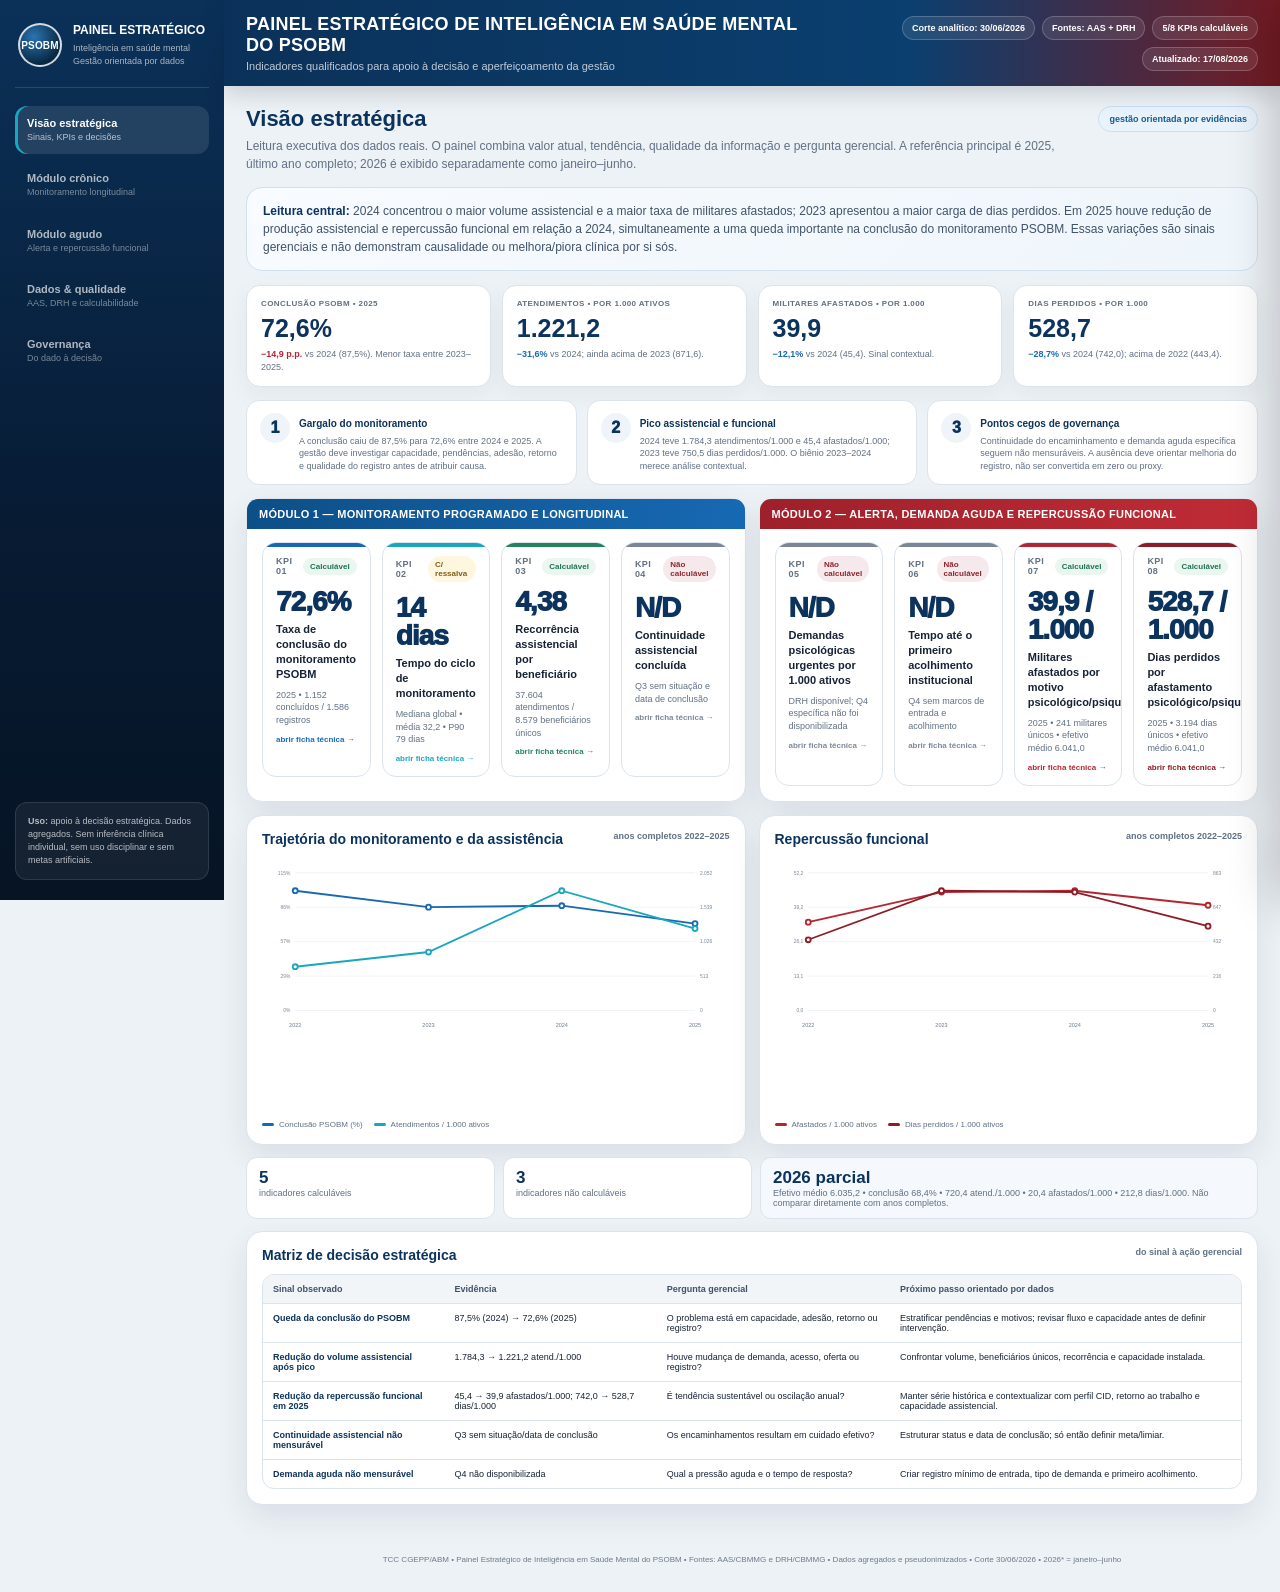
==== commit d180fb73: "feat: update panel with real AAS DRH strategic management data" ====
--- a/index.html
+++ b/index.html
@@ -1,487 +1,137 @@
 <!doctype html>
 <html lang="pt-BR">
 <head>
-  <meta charset="utf-8" />
-  <meta name="viewport" content="width=device-width, initial-scale=1" />
-  <meta name="description" content="Protótipo aplicado do Painel Estratégico de Inteligência em Saúde Mental do PSOBM, com dados agregados e pseudonimizados da AAS/CBMMG, 2020–2026." />
-  <title>Painel Estratégico de Inteligência em Saúde Mental do PSOBM</title>
-  <style>
-    :root{
-      --navy:#07182c; --navy2:#0b2c51; --blue:#1769b3; --cyan:#14a9c5;
-      --red:#b5222b; --red2:#7e161d; --green:#208a62; --amber:#c48b1a;
-      --ink:#172235; --muted:#637187; --line:#dce4ee; --soft:#f5f8fc;
-      --white:#fff; --shadow:0 18px 44px rgba(9,27,50,.10); --r:18px;
-    }
-    *{box-sizing:border-box}
-    html{scroll-behavior:smooth}
-    body{margin:0;font-family:Inter,Segoe UI,Roboto,Arial,sans-serif;color:var(--ink);background:#eef3f8}
-    button{font:inherit}
-    .app{min-height:100vh;display:grid;grid-template-columns:250px 1fr}
-    aside.sidebar{position:sticky;top:0;height:100vh;padding:24px 18px;color:#fff;background:
-      radial-gradient(circle at 15% 5%,rgba(20,169,197,.25),transparent 28%),
-      linear-gradient(180deg,#0a2d53 0%,#07182c 64%,#08111f 100%)}
-    .brand{display:flex;gap:12px;align-items:center;padding:4px 2px 22px;border-bottom:1px solid rgba(255,255,255,.12)}
-    .brand-mark{width:42px;height:42px;border-radius:14px;display:grid;place-items:center;font-weight:900;background:linear-gradient(135deg,var(--blue),var(--red));box-shadow:0 8px 18px rgba(0,0,0,.25)}
-    .brand strong{display:block;font-size:13px;letter-spacing:.03em}
-    .brand small{display:block;margin-top:4px;color:rgba(255,255,255,.68);font-size:10px;line-height:1.25}
-    nav{padding:20px 0;display:grid;gap:8px}
-    .nav-btn{width:100%;border:0;border-radius:13px;padding:12px 13px;text-align:left;color:rgba(255,255,255,.72);background:transparent;cursor:pointer;transition:.18s}
-    .nav-btn:hover,.nav-btn.active{color:#fff;background:rgba(255,255,255,.10)}
-    .nav-btn.active{box-shadow:inset 3px 0 0 var(--cyan)}
-    .nav-btn b{font-size:12px}
-    .nav-btn span{display:block;font-size:10px;color:inherit;opacity:.68;margin-top:3px}
-    .side-note{margin-top:auto;padding:14px;border-radius:14px;background:rgba(255,255,255,.08);font-size:10px;line-height:1.45;color:rgba(255,255,255,.72)}
-    main{min-width:0}
-    .topbar{position:sticky;top:0;z-index:10;padding:15px 28px;color:#fff;background:linear-gradient(90deg,#0b2c51,#0c3a67 68%,#6f151c);box-shadow:0 8px 26px rgba(6,25,48,.18)}
-    .topbar-row{display:flex;justify-content:space-between;align-items:center;gap:18px}
-    .title h1{margin:0;font-size:19px;line-height:1.15;letter-spacing:.015em;text-transform:uppercase}
-    .title p{margin:5px 0 0;font-size:12px;color:rgba(255,255,255,.72)}
-    .chips{display:flex;gap:7px;flex-wrap:wrap;justify-content:flex-end}
-    .chip{padding:7px 10px;border:1px solid rgba(255,255,255,.18);border-radius:999px;background:rgba(255,255,255,.10);font-size:10px;font-weight:800}
-    .content{padding:24px 28px 34px;max-width:1640px;margin:0 auto}
-    .view{display:none}.view.active{display:block}
-    .section-head{display:flex;justify-content:space-between;align-items:flex-start;gap:16px;margin-bottom:15px}
-    .section-head h2{margin:0;color:var(--navy2);font-size:23px}
-    .section-head p{max-width:920px;margin:6px 0 0;color:var(--muted);font-size:13px;line-height:1.55}
-    .status-pill{white-space:nowrap;border-radius:999px;padding:8px 11px;font-size:10px;font-weight:900;border:1px solid #cfe0f2;background:#edf6ff;color:#174f80}
-    .story{margin-bottom:16px;padding:15px 17px;border:1px solid #cfe0f2;border-radius:var(--r);background:linear-gradient(135deg,#f8fbff,#eef7ff);font-size:13px;line-height:1.55;color:#405168}
-    .story b{color:var(--navy2)}
-    .grid{display:grid;gap:14px}
-    .grid.two{grid-template-columns:repeat(2,minmax(0,1fr))}
-    .grid.three{grid-template-columns:repeat(3,minmax(0,1fr))}
-    .grid.four{grid-template-columns:repeat(4,minmax(0,1fr))}
-    .panel{min-width:0;background:#fff;border:1px solid var(--line);border-radius:var(--r);padding:16px;box-shadow:var(--shadow)}
-    .panel h3{display:flex;justify-content:space-between;gap:12px;align-items:flex-start;margin:0 0 12px;color:var(--navy2);font-size:15px}
-    .panel h3 span{color:var(--muted);font-size:10px;text-align:right;font-weight:700}
-    .kpi-grid{display:grid;grid-template-columns:repeat(4,minmax(0,1fr));gap:13px;margin-bottom:16px}
-    .kpi{position:relative;min-height:154px;padding:16px;border:1px solid var(--line);border-radius:16px;background:#fff;box-shadow:0 8px 22px rgba(15,33,58,.06);overflow:hidden;cursor:pointer}
-    .kpi::before{content:"";position:absolute;left:0;top:0;right:0;height:4px;background:var(--accent)}
-    .kpi-top{display:flex;justify-content:space-between;gap:8px;align-items:center}
-    .kpi-code{font-size:10px;color:var(--muted);font-weight:900;letter-spacing:.06em}
-    .tag{font-size:9px;font-weight:900;border-radius:999px;padding:5px 8px}
-    .tag.ok{background:#eaf8f2;color:#19724f}.tag.partial{background:#fff6dd;color:#8a6413}.tag.no{background:#fdecef;color:#96212a}.tag.warn{background:#edf6ff;color:#1c5d95}
-    .kpi-value{margin:14px 0 6px;font-size:31px;line-height:1;font-weight:950;letter-spacing:-.035em;color:var(--navy2)}
-    .kpi-name{font-size:12px;font-weight:850;line-height:1.35}
-    .kpi-note{margin-top:8px;color:var(--muted);font-size:10px;line-height:1.4}
-    .kpi-hint{margin-top:10px;font-size:9px;font-weight:900;color:var(--accent)}
-    .metric-strip{display:grid;grid-template-columns:repeat(5,minmax(0,1fr));gap:10px;margin:14px 0 16px}
-    .metric{padding:12px 13px;border-radius:14px;background:#fff;border:1px solid var(--line)}
-    .metric small{display:block;color:var(--muted);font-size:9px;font-weight:900;text-transform:uppercase;letter-spacing:.04em}
-    .metric strong{display:block;margin-top:6px;color:var(--navy2);font-size:20px}
-    .metric em{display:block;margin-top:4px;color:var(--muted);font-style:normal;font-size:9px;line-height:1.25}
-    .chart{min-height:260px;width:100%}.chart svg{width:100%;height:auto;display:block;overflow:visible}
-    .legend{display:flex;gap:12px;flex-wrap:wrap;margin-top:8px;color:var(--muted);font-size:9px}
-    .legend i{display:inline-block;width:10px;height:3px;border-radius:999px;margin-right:5px;vertical-align:middle;background:var(--c)}
-    .clock-grid{display:grid;grid-template-columns:repeat(3,minmax(0,1fr));gap:14px}
-    .clock-card{background:#fff;border:1px solid var(--line);border-radius:var(--r);padding:16px;box-shadow:var(--shadow)}
-    .clock-card h3{margin:0;color:var(--navy2);font-size:14px}.clock-card p{margin:5px 0 0;color:var(--muted);font-size:10px;line-height:1.35}
-    .clock{min-height:270px;margin-top:5px}
-    .clock-note{margin-top:4px;padding:9px 10px;border-radius:11px;background:var(--soft);color:#536378;font-size:9px;line-height:1.4}
-    .callout{padding:14px 16px;border-left:4px solid var(--blue);border-radius:12px;background:#edf6ff;color:#34516f;font-size:11px;line-height:1.5}
-    .callout.red{border-color:var(--red);background:#fff1f2;color:#6f3338}
-    .callout.amber{border-color:var(--amber);background:#fff8e7;color:#6b5725}
-    .table-wrap{overflow:auto;border:1px solid var(--line);border-radius:14px}
-    table{width:100%;border-collapse:collapse;min-width:760px;background:#fff}
-    th,td{padding:10px 11px;border-bottom:1px solid var(--line);text-align:left;font-size:10px;vertical-align:top}
-    th{position:sticky;top:0;background:#f2f6fa;color:#405168;font-weight:900}
-    tr:last-child td{border-bottom:0}
-    td strong{color:var(--navy2)}
-    .quality{display:grid;gap:9px}
-    .quality-row{display:grid;grid-template-columns:95px 1fr 92px;gap:10px;align-items:center}
-    .quality-row b{font-size:10px}.qbar{height:9px;border-radius:999px;background:#e8eef5;overflow:hidden}.qbar span{display:block;height:100%;width:var(--w);background:var(--c);border-radius:inherit}.quality-row em{font-style:normal;text-align:right;font-size:9px;color:var(--muted)}
-    .flow{display:grid;gap:11px}
-    .flow-row{display:grid;grid-template-columns:minmax(155px,1fr) 130px minmax(155px,1fr);gap:12px;align-items:center}
-    .flow-node{border:1px solid var(--line);border-radius:13px;padding:11px;background:#fff;font-size:10px;line-height:1.3}
-    .flow-node b{display:block;color:var(--navy2);font-size:11px}
-    .flow-link{position:relative;text-align:center;font-size:18px;font-weight:950;color:var(--blue)}
-    .flow-link small{display:block;font-size:9px;color:var(--muted);font-weight:800}
-    .decision-grid{display:grid;grid-template-columns:repeat(3,minmax(0,1fr));gap:12px}
-    .decision{border:1px solid var(--line);border-radius:14px;padding:13px;background:#fff}
-    .decision b{display:block;color:var(--navy2);font-size:11px}.decision p{margin:6px 0 0;color:var(--muted);font-size:10px;line-height:1.4}
-    .footer{padding:18px 28px 30px;color:#68778b;font-size:9px;text-align:center}
-    .drawer-backdrop{position:fixed;inset:0;background:rgba(4,15,28,.48);z-index:30;display:none}.drawer-backdrop.open{display:block}
-    .drawer{position:fixed;z-index:31;top:0;right:0;width:min(620px,96vw);height:100vh;transform:translateX(102%);transition:.24s;background:#fff;box-shadow:-18px 0 48px rgba(0,0,0,.22);overflow:auto}
-    .drawer.open{transform:none}.drawer-head{position:sticky;top:0;z-index:2;padding:18px 20px;color:#fff;background:linear-gradient(90deg,#0b2c51,#6f151c);display:flex;justify-content:space-between;gap:12px}
-    .drawer-head h3{margin:0;font-size:17px}.drawer-head p{margin:5px 0 0;color:rgba(255,255,255,.72);font-size:10px}
-    .drawer-close{border:1px solid rgba(255,255,255,.28);border-radius:10px;background:rgba(255,255,255,.1);color:#fff;width:36px;height:36px;cursor:pointer}
-    .drawer-body{padding:18px 20px 28px}
-    .fdi{display:grid;grid-template-columns:160px 1fr;border:1px solid var(--line);border-bottom:0}
-    .fdi div{padding:10px 11px;border-bottom:1px solid var(--line);font-size:10px;line-height:1.4}
-    .fdi div:nth-child(odd){background:#f3f7fb;color:#405168;font-weight:900}
-    .smallprint{color:var(--muted);font-size:9px;line-height:1.45}
-    @media(max-width:1200px){.app{grid-template-columns:90px 1fr}.brand div:last-child,.nav-btn span,.nav-btn b{display:none}.nav-btn{text-align:center;padding:14px 8px}.brand{justify-content:center}.side-note{display:none}.kpi-grid{grid-template-columns:repeat(2,1fr)}.metric-strip{grid-template-columns:repeat(3,1fr)}}
-    @media(max-width:900px){.app{display:block}.sidebar{display:none}.topbar{position:static}.topbar-row{align-items:flex-start;flex-direction:column}.chips{justify-content:flex-start}.content{padding:18px}.grid.two,.grid.three,.grid.four,.clock-grid,.decision-grid{grid-template-columns:1fr}.metric-strip{grid-template-columns:repeat(2,1fr)}.flow-row{grid-template-columns:1fr}.flow-link{transform:rotate(90deg)}}
-    @media(max-width:560px){.kpi-grid,.metric-strip{grid-template-columns:1fr}.title h1{font-size:15px}.content{padding:14px}.topbar{padding:14px}.section-head{display:block}.status-pill{display:inline-block;margin-top:10px}.fdi{grid-template-columns:1fr}.fdi div:nth-child(odd){border-bottom:0}}
-  </style>
+<meta charset="utf-8" />
+<meta name="viewport" content="width=device-width,initial-scale=1" />
+<meta name="description" content="Painel Estratégico de Inteligência em Saúde Mental do PSOBM — dados reais agregados AAS + DRH, gestão orientada por dados." />
+<title>Painel Estratégico de Inteligência em Saúde Mental do PSOBM</title>
+<link rel="stylesheet" href="assets/dashboard.css" />
 </head>
 <body>
 <div class="app">
-  <aside class="sidebar">
-    <div class="brand">
-      <div class="brand-mark">PS</div>
-      <div><strong>PAINEL PSOBM</strong><small>Inteligência em saúde mental<br>Produto técnico • CGEPP 2026</small></div>
-    </div>
-    <nav>
-      <button class="nav-btn active" data-view="executivo"><b>Visão executiva</b><span>KPIs, maturidade e relógios</span></button>
-      <button class="nav-btn" data-view="longitudinal"><b>Longitudinal</b><span>Séries reais 2020–2026</span></button>
-      <button class="nav-btn" data-view="integracao"><b>Integração</b><span>Vínculo entre bases</span></button>
-      <button class="nav-btn" data-view="qualidade"><b>Qualidade</b><span>Calculabilidade e governança</span></button>
-      <button class="nav-btn" data-view="decisao"><b>Decisão</b><span>Como o painel apoia gestão</span></button>
-    </nav>
-    <div class="side-note">Dados administrativos agregados e pseudonimizados. Corte: 30/06/2026. 2026 é semestre parcial. O protótipo demonstra arquitetura de inteligência; não substitui sistema institucional em produção.</div>
-  </aside>
+<aside class="sidebar">
+  <div class="brand"><div class="brandmark">PSOBM</div><div><strong>PAINEL ESTRATÉGICO</strong><small>Inteligência em saúde mental<br>Gestão orientada por dados</small></div></div>
+  <nav>
+    <button class="nav active" data-view="executivo"><b>Visão estratégica</b><span>Sinais, KPIs e decisões</span></button>
+    <button class="nav" data-view="cronico"><b>Módulo crônico</b><span>Monitoramento longitudinal</span></button>
+    <button class="nav" data-view="agudo"><b>Módulo agudo</b><span>Alerta e repercussão funcional</span></button>
+    <button class="nav" data-view="dados"><b>Dados & qualidade</b><span>AAS, DRH e calculabilidade</span></button>
+    <button class="nav" data-view="governanca"><b>Governança</b><span>Do dado à decisão</span></button>
+  </nav>
+  <div class="sidebar-note"><b>Uso:</b> apoio à decisão estratégica. Dados agregados. Sem inferência clínica individual, sem uso disciplinar e sem metas artificiais.</div>
+</aside>
+<main>
+<header class="topbar"><div class="toprow"><div class="title"><h1>Painel Estratégico de Inteligência em Saúde Mental do PSOBM</h1><p>Indicadores qualificados para apoio à decisão e aperfeiçoamento da gestão</p></div><div class="chips"><span class="chip">Corte analítico: 30/06/2026</span><span class="chip">Fontes: AAS + DRH</span><span class="chip">5/8 KPIs calculáveis</span><span class="chip">Atualizado: 17/08/2026</span></div></div></header>
+<div class="content">
 
-  <main>
-    <header class="topbar">
-      <div class="topbar-row">
-        <div class="title">
-          <h1>Painel estratégico de inteligência em saúde mental do PSOBM</h1>
-          <p>Indicadores qualificados para apoio à decisão e aperfeiçoamento da gestão</p>
-        </div>
-        <div class="chips">
-          <span class="chip">AAS/CBMMG</span>
-          <span class="chip">2020–2026*</span>
-          <span class="chip">corte 30/06/2026</span>
-          <span class="chip">dados agregados/pseudonimizados</span>
-        </div>
-      </div>
-    </header>
+<section id="executivo" class="view active">
+  <div class="section-head"><div><h2>Visão estratégica</h2><p>Leitura executiva dos dados reais. O painel combina valor atual, tendência, qualidade da informação e pergunta gerencial. A referência principal é 2025, último ano completo; 2026 é exibido separadamente como janeiro–junho.</p></div><span class="pill">gestão orientada por evidências</span></div>
+  <div class="story"><strong>Leitura central:</strong> 2024 concentrou o maior volume assistencial e a maior taxa de militares afastados; 2023 apresentou a maior carga de dias perdidos. Em 2025 houve redução de produção assistencial e repercussão funcional em relação a 2024, simultaneamente a uma queda importante na conclusão do monitoramento PSOBM. Essas variações são sinais gerenciais e não demonstram causalidade ou melhora/piora clínica por si sós.</div>
+  <div class="headline-grid">
+    <div class="headline"><small>Conclusão PSOBM • 2025</small><strong>72,6%</strong><em><span class="delta red">−14,9 p.p.</span> vs 2024 (87,5%). Menor taxa entre 2023–2025.</em></div>
+    <div class="headline"><small>Atendimentos • por 1.000 ativos</small><strong>1.221,2</strong><em><span class="delta blue">−31,6%</span> vs 2024; ainda acima de 2023 (871,6).</em></div>
+    <div class="headline"><small>Militares afastados • por 1.000</small><strong>39,9</strong><em><span class="delta blue">−12,1%</span> vs 2024 (45,4). Sinal contextual.</em></div>
+    <div class="headline"><small>Dias perdidos • por 1.000</small><strong>528,7</strong><em><span class="delta blue">−28,7%</span> vs 2024 (742,0); acima de 2022 (443,4).</em></div>
+  </div>
+  <div class="insight-grid">
+    <div class="insight"><div class="ico">1</div><div><b>Gargalo do monitoramento</b><p>A conclusão caiu de 87,5% para 72,6% entre 2024 e 2025. A gestão deve investigar capacidade, pendências, adesão, retorno e qualidade do registro antes de atribuir causa.</p></div></div>
+    <div class="insight"><div class="ico">2</div><div><b>Pico assistencial e funcional</b><p>2024 teve 1.784,3 atendimentos/1.000 e 45,4 afastados/1.000; 2023 teve 750,5 dias perdidos/1.000. O biênio 2023–2024 merece análise contextual.</p></div></div>
+    <div class="insight"><div class="ico">3</div><div><b>Pontos cegos de governança</b><p>Continuidade do encaminhamento e demanda aguda específica seguem não mensuráveis. A ausência deve orientar melhoria do registro, não ser convertida em zero ou proxy.</p></div></div>
+  </div>
+  <div class="grid two">
+    <div class="panel"><div class="module-title blue">Módulo 1 — Monitoramento programado e longitudinal</div><div id="kpisCronico" class="kpi-grid"></div></div>
+    <div class="panel"><div class="module-title red">Módulo 2 — Alerta, demanda aguda e repercussão funcional</div><div id="kpisAgudo" class="kpi-grid"></div></div>
+  </div>
+  <div style="height:13px"></div>
+  <div class="grid two">
+    <div class="panel"><h3>Trajetória do monitoramento e da assistência <span>anos completos 2022–2025</span></h3><div id="chartExecutiveChronic" class="chart"></div><div class="legend"><span><i style="--c:#1769b3"></i>Conclusão PSOBM (%)</span><span><i style="--c:#18a7bf"></i>Atendimentos / 1.000 ativos</span></div></div>
+    <div class="panel"><h3>Repercussão funcional <span>anos completos 2022–2025</span></h3><div id="chartExecutiveAcute" class="chart"></div><div class="legend"><span><i style="--c:#b32631"></i>Afastados / 1.000 ativos</span><span><i style="--c:#8d1c25"></i>Dias perdidos / 1.000 ativos</span></div></div>
+  </div>
+  <div class="status-strip"><div class="statusbox"><strong>5</strong>indicadores calculáveis</div><div class="statusbox"><strong>3</strong>indicadores não calculáveis</div><div class="statusbox info"><strong>2026 parcial</strong>Efetivo médio 6.035,2 • conclusão 68,4% • 720,4 atend./1.000 • 20,4 afastados/1.000 • 212,8 dias/1.000. Não comparar diretamente com anos completos.</div></div>
+  <div class="panel"><h3>Matriz de decisão estratégica <span>do sinal à ação gerencial</span></h3><div class="table-wrap"><table><thead><tr><th>Sinal observado</th><th>Evidência</th><th>Pergunta gerencial</th><th>Próximo passo orientado por dados</th></tr></thead><tbody>
+    <tr><td><strong>Queda da conclusão do PSOBM</strong></td><td>87,5% (2024) → 72,6% (2025)</td><td>O problema está em capacidade, adesão, retorno ou registro?</td><td>Estratificar pendências e motivos; revisar fluxo e capacidade antes de definir intervenção.</td></tr>
+    <tr><td><strong>Redução do volume assistencial após pico</strong></td><td>1.784,3 → 1.221,2 atend./1.000</td><td>Houve mudança de demanda, acesso, oferta ou registro?</td><td>Confrontar volume, beneficiários únicos, recorrência e capacidade instalada.</td></tr>
+    <tr><td><strong>Redução da repercussão funcional em 2025</strong></td><td>45,4 → 39,9 afastados/1.000; 742,0 → 528,7 dias/1.000</td><td>É tendência sustentável ou oscilação anual?</td><td>Manter série histórica e contextualizar com perfil CID, retorno ao trabalho e capacidade assistencial.</td></tr>
+    <tr><td><strong>Continuidade assistencial não mensurável</strong></td><td>Q3 sem situação/data de conclusão</td><td>Os encaminhamentos resultam em cuidado efetivo?</td><td>Estruturar status e data de conclusão; só então definir meta/limiar.</td></tr>
+    <tr><td><strong>Demanda aguda não mensurável</strong></td><td>Q4 não disponibilizada</td><td>Qual a pressão aguda e o tempo de resposta?</td><td>Criar registro mínimo de entrada, tipo de demanda e primeiro acolhimento.</td></tr>
+  </tbody></table></div></div>
+</section>
 
-    <div class="content">
-      <section id="executivo" class="view active">
-        <div class="section-head">
-          <div><h2>Visão executiva</h2><p>O painel mostra simultaneamente o valor observado, a tendência histórica, a qualidade da informação e o que ainda não pode ser calculado. Assim, dado ausente deixa de ser “vazio” e passa a ser informação de governança.</p></div>
-          <span class="status-pill">8 indicadores estratégicos preservados</span>
-        </div>
+<section id="cronico" class="view">
+  <div class="section-head"><div><h2>Módulo crônico — monitoramento programado e longitudinal</h2><p>Foco em execução do PSOBM, tempestividade, utilização assistencial e continuidade do cuidado. Os indicadores de processo devem ser lidos em conjunto, não isoladamente.</p></div><span class="pill">4 indicadores estratégicos</span></div>
+  <div class="kpi-grid" id="kpisCronico2"></div><div style="height:13px"></div>
+  <div class="grid two">
+    <div class="panel"><h3>Conclusão do monitoramento PSOBM <span>2020–2026*</span></h3><div id="chartCompletion" class="chart"></div><div class="callout amber">2020–2022 apresentam 100% de conclusão, porém com volumes e padrões de data historicamente atípicos. Para gestão, a comparação mais estável deve privilegiar 2023–2025 e manter nota de qualidade.</div></div>
+    <div class="panel"><h3>Tempo do ciclo <span>mediana, média e P90</span></h3><div class="headline-grid" style="grid-template-columns:repeat(3,1fr);margin-bottom:10px"><div class="headline"><small>Mediana global</small><strong>14 dias</strong><em>medida robusta do centro da distribuição</em></div><div class="headline"><small>Média global</small><strong>32,2 dias</strong><em>sensível a valores extremos</em></div><div class="headline"><small>P90</small><strong>79 dias</strong><em>90% dos ciclos válidos abaixo deste valor</em></div></div><div id="chartCycle" class="chart"></div><div class="callout amber">Série anual exibida apenas para 2023–2026*, onde a semântica temporal é mais interpretável. O indicador requer auditoria histórica contínua das datas.</div></div>
+  </div><div style="height:13px"></div>
+  <div class="grid two">
+    <div class="panel"><h3>Produção assistencial normalizada <span>atendimentos e beneficiários por 1.000 ativos</span></h3><div id="chartAssistance" class="chart"></div><div class="callout">2024 foi um ponto fora do padrão recente: 1.784,3 atendimentos/1.000 e 836,4 beneficiários/1.000. O painel sinaliza a mudança; a explicação exige contexto sobre oferta, registro, acesso e demanda.</div></div>
+    <div class="panel"><h3>Encaminhamentos e continuidade <span>Q3</span></h3><div id="chartReferrals" class="chart"></div><div class="callout red"><b>Limitação decisiva:</b> 1.188 encaminhamentos são contabilizáveis, mas 0% dos registros possuem situação e data de conclusão úteis. É possível medir fluxo; não é possível medir continuidade concluída ou tempo de resolução.</div></div>
+  </div>
+</section>
 
-        <div class="story"><b>Leitura correta do protótipo:</b> quatro indicadores já são sustentados pelos dados recebidos; um é parcial por ausência do denominador institucional da DRH; três permanecem não calculáveis por falta de desfecho/atributos da Q3 e indisponibilidade da Q4. Nenhum valor é estimado por proxy.</div>
+<section id="agudo" class="view">
+  <div class="section-head"><div><h2>Módulo agudo — alerta, demanda aguda e repercussão funcional</h2><p>Foco em pressão assistencial aguda, tempestividade e impacto funcional. A base específica Q4 ainda é uma lacuna; os indicadores de afastamento já são comparáveis porque a DRH forneceu o denominador populacional.</p></div><span class="pill">4 indicadores estratégicos</span></div>
+  <div class="kpi-grid" id="kpisAgudo2"></div><div style="height:13px"></div>
+  <div class="grid two">
+    <div class="panel"><h3>Militares afastados por 1.000 ativos <span>taxa anual</span></h3><div id="chartLeave" class="chart"></div><div class="callout">Nos anos completos, a taxa variou de 32,7/1.000 (2020) a 45,4/1.000 (2024). A queda para 39,9/1.000 em 2025 deve ser monitorada como tendência, não interpretada isoladamente como melhora clínica.</div></div>
+    <div class="panel"><h3>Dias perdidos por 1.000 ativos <span>carga funcional anual</span></h3><div id="chartDays" class="chart"></div><div class="callout">A maior carga ocorreu em 2023 (750,5 dias/1.000), permanecendo elevada em 2024 (742,0) e reduzindo para 528,7 em 2025.</div></div>
+  </div><div style="height:13px"></div>
+  <div class="grid three">
+    <div class="panel"><h3>Eventos de afastamento <span>métrica auxiliar por 1.000 ativos</span></h3><div id="chartEvents" class="chart"></div></div>
+    <div class="panel"><h3>Perfil CID agregado <span>contextual, não KPI</span></h3><div id="cidDonut" class="chart"></div><div class="callout gray">F41, F43 e F32 concentram 86,4% dos eventos analíticos. O painel usa apenas grupos amplos, sem inferência diagnóstica individual ou causalidade ocupacional.</div></div>
+    <div class="panel"><h3>Lacunas da demanda aguda <span>Q4</span></h3><div class="decision-grid" style="grid-template-columns:1fr"><div class="decision"><b>KPI 05 — demandas urgentes / 1.000</b><p>N/D. O denominador DRH existe, mas o numerador específico Q4 não foi disponibilizado.</p></div><div class="decision"><b>KPI 06 — tempo até acolhimento</b><p>N/D. Não há registro estruturado de entrada e primeiro acolhimento.</p></div><div class="decision"><b>Requisito mínimo futuro</b><p>Data/hora da demanda, data/hora do primeiro acolhimento, classificação ampla e desfecho operacional.</p></div></div></div>
+  </div>
+</section>
 
-        <div id="kpis" class="kpi-grid"></div>
+<section id="dados" class="view">
+  <div class="section-head"><div><h2>Dados, qualidade e calculabilidade</h2><p>A gestão orientada por dados depende de conhecer a qualidade da evidência. O painel torna visíveis fonte, completude, restrições, denominadores e período de cobertura.</p></div><span class="pill">governança visível</span></div>
+  <div class="maturity">
+    <div class="source"><b>Q1 • Monitoramento</b><strong>9.307</strong><p>registros • 5.821 pseudônimos • útil com ressalvas de datas</p><div class="bar"><span style="--w:74%;--c:#b9851c"></span></div></div>
+    <div class="source"><b>Q2 • Atendimentos</b><strong>37.604</strong><p>registros válidos • 8.579 beneficiários únicos • alta utilidade</p><div class="bar"><span style="--w:95%;--c:#24825f"></span></div></div>
+    <div class="source"><b>Q3 • Encaminhamentos</b><strong>1.188</strong><p>volume disponível • desfecho indisponível</p><div class="bar"><span style="--w:52%;--c:#b9851c"></span></div></div>
+    <div class="source"><b>Q4 • Demanda aguda</b><strong>N/D</strong><p>base específica não disponibilizada</p><div class="bar"><span style="--w:10%;--c:#b32631"></span></div></div>
+    <div class="source"><b>Q5 • Afastamentos</b><strong>2.854</strong><p>eventos analíticos • 985 militares únicos • 23.012 dias únicos</p><div class="bar"><span style="--w:93%;--c:#24825f"></span></div></div>
+    <div class="source"><b>DRH • Efetivo</b><strong>78</strong><p>observações mensais • jan/2020–jun/2026 • denominador validado</p><div class="bar"><span style="--w:98%;--c:#24825f"></span></div></div>
+  </div><div style="height:13px"></div>
+  <div class="grid two">
+    <div class="panel"><h3>Efetivo médio anual — DRH <span>denominador das taxas</span></h3><div id="chartEff" class="chart"></div><div class="callout">A integração AAS + DRH ocorre por período, não por identificação individual. A DRH fornece exclusivamente o denominador agregado necessário às taxas institucionais.</div></div>
+    <div class="panel"><h3>Calculabilidade dos oito indicadores <span>estado atual</span></h3><div class="table-wrap"><table><thead><tr><th>KPI</th><th>Fonte</th><th>Estado</th><th>Regra de publicação</th></tr></thead><tbody>
+      <tr><td>Conclusão do monitoramento</td><td>Q1</td><td><span class="tag ok">Calculável</span></td><td>Publicar valor + período + nota de qualidade.</td></tr>
+      <tr><td>Tempo do ciclo</td><td>Q1</td><td><span class="tag warn">Calculável c/ ressalva</span></td><td>Mediana, média, P90 e ressalva das datas.</td></tr>
+      <tr><td>Recorrência assistencial</td><td>Q2</td><td><span class="tag ok">Calculável</span></td><td>Razão + beneficiários únicos; não confundir com gravidade.</td></tr>
+      <tr><td>Continuidade assistencial</td><td>Q3</td><td><span class="tag no">Não calculável</span></td><td>Exibir N/D até estruturação do desfecho.</td></tr>
+      <tr><td>Demandas urgentes / 1.000</td><td>Q4 + DRH</td><td><span class="tag no">Não calculável</span></td><td>DRH disponível; Q4 ausente. Não usar “urgente” da Q2 como proxy.</td></tr>
+      <tr><td>Tempo até acolhimento</td><td>Q4</td><td><span class="tag no">Não calculável</span></td><td>Exibir N/D até criação do registro mínimo.</td></tr>
+      <tr><td>Afastados / 1.000</td><td>Q5 + DRH</td><td><span class="tag ok">Calculável</span></td><td>Militares únicos do ano ÷ efetivo médio anual × 1.000.</td></tr>
+      <tr><td>Dias perdidos / 1.000</td><td>Q5 + DRH</td><td><span class="tag ok">Calculável</span></td><td>Dias únicos do ano ÷ efetivo médio anual × 1.000.</td></tr>
+    </tbody></table></div></div>
+  </div><div style="height:13px"></div>
+  <div class="panel"><h3>Matriz anual integrada AAS + DRH <span>base comparativa</span></h3><div class="table-wrap"><table><thead><tr><th>Ano</th><th>Efetivo médio</th><th>Atendimentos</th><th>Beneficiários</th><th>Atend./1.000</th><th>Afastados</th><th>Afast./1.000</th><th>Eventos/1.000</th><th>Dias/1.000</th></tr></thead><tbody id="matrixRows"></tbody></table></div><div class="callout amber" style="margin-top:10px">2026* corresponde a janeiro–junho. Não anualizar automaticamente nem comparar diretamente com anos completos sem método explicitado.</div></div>
+</section>
 
-        <div class="grid two">
-          <div class="panel">
-            <h3>Maturidade informacional <span>8 indicadores estratégicos</span></h3>
-            <div id="maturityChart" class="chart"></div>
-            <div class="legend"><span><i style="--c:#208a62"></i>4 calculáveis</span><span><i style="--c:#c48b1a"></i>1 parcial</span><span><i style="--c:#b5222b"></i>3 não calculáveis</span></div>
-          </div>
-          <div class="panel">
-            <h3>Base empírica consolidada <span>linhas analíticas após tratamento</span></h3>
-            <div class="metric-strip" style="grid-template-columns:repeat(2,minmax(0,1fr));margin:0">
-              <div class="metric"><small>Q1 • monitoramento</small><strong>9.307</strong><em>5.821 pseudônimos únicos</em></div>
-              <div class="metric"><small>Q2 • atendimentos</small><strong>37.604</strong><em>8.579 beneficiários únicos</em></div>
-              <div class="metric"><small>Q3 • encaminhamentos</small><strong>1.188</strong><em>620 beneficiários; desfecho ausente</em></div>
-              <div class="metric"><small>Q5 • afastamentos</small><strong>2.854</strong><em>985 militares; 23.012 dias únicos</em></div>
-            </div>
-            <div class="callout amber" style="margin-top:12px"><b>Q4 não disponibilizada.</b> A base assistencial Q2 contém 294 registros classificados como “urgentes” (0,78%), mas eles não são usados como substitutos da Q4 específica de demanda aguda.</div>
-          </div>
-        </div>
-
-        <div style="height:14px"></div>
-        <div class="section-head">
-          <div><h2>Relógios longitudinais</h2><p>O relógio deixa de ser um mostrador isolado. Cada camada representa um ano real, permitindo ver simultaneamente nível atual, trajetória, amplitude histórica e ressalvas de qualidade.</p></div>
-          <span class="status-pill">camadas anuais reais</span>
-        </div>
-        <div class="clock-grid">
-          <div class="clock-card"><h3>Conclusão do monitoramento</h3><p>Taxa de conclusão por ciclo/ano.</p><div id="clockCompletion" class="clock"></div><div class="clock-note">2026*: 68,4%. Série: 100,0 • 100,0 • 100,0 • 86,3 • 87,5 • 72,6 • 68,4%. O declínio recente é um sinal gerencial de fluxo, não evidência de adoecimento.</div></div>
-          <div class="clock-card"><h3>Tempo do ciclo de monitoramento</h3><p>Mediana anual em dias; menor tende a ser melhor.</p><div id="clockCycle" class="clock"></div><div class="clock-note">2020–2022 concentram intervalos zero atípicos. Para leitura comparativa, a camada visual destaca 2023–2026: 2 • 22 • 15 • 18 dias; P90 em 2026 = 54 dias.</div></div>
-          <div class="clock-card"><h3>Recorrência assistencial anual</h3><p>Atendimentos por beneficiário único no ano.</p><div id="clockRecurrence" class="clock"></div><div class="clock-note">2026*: 1,92. A razão global de 4,38 usa beneficiários únicos no período completo e não é diretamente comparável às razões anuais. Interpretação é de concentração/capacidade, não de gravidade clínica.</div></div>
-        </div>
-      </section>
-
-      <section id="longitudinal" class="view">
-        <div class="section-head">
-          <div><h2>Camada longitudinal 2020–2026*</h2><p>Séries descritivas reais por domínio. O ano de 2026 representa apenas 1º de janeiro a 30 de junho e é visualmente diferenciado para impedir comparação ingênua com anos completos.</p></div>
-          <span class="status-pill">2026* = 1º semestre</span>
-        </div>
-
-        <div class="grid two">
-          <div class="panel"><h3>Q1 • Monitoramento PSOBM <span>registros, concluídos e taxa</span></h3><div id="q1Chart" class="chart"></div><div class="legend"><span><i style="--c:#1769b3"></i>Registros</span><span><i style="--c:#14a9c5"></i>Concluídos</span><span><i style="--c:#b5222b"></i>Taxa de conclusão</span></div></div>
-          <div class="panel"><h3>Q1 • Tempo do ciclo <span>mediana e P90; qualidade das datas</span></h3><div id="q1TimeChart" class="chart"></div><div class="callout amber">Os ciclos 2020–2022 têm 96,7%–100% de intervalos iguais a zero. A série é mostrada para transparência, mas o tempo histórico exige validação semântica antes de uso gerencial pleno.</div></div>
-        </div>
-
-        <div style="height:14px"></div>
-        <div class="grid two">
-          <div class="panel"><h3>Q2 • Produção e alcance assistencial <span>atendimentos e beneficiários únicos no ano</span></h3><div id="q2Chart" class="chart"></div><div class="callout">2024 é o pico de produção observado. Isso pode refletir capacidade, registro, acesso e oferta; o gráfico não autoriza inferir aumento de adoecimento.</div></div>
-          <div class="panel"><h3>Q2 • Recorrência e urgência descritiva <span>razão anual + % “urgente” da Q2</span></h3><div id="q2RatioChart" class="chart"></div><div class="smallprint">A classificação “urgente” existente na Q2 é uma característica do banco assistencial e não substitui a Q4 específica de demanda aguda.</div></div>
-        </div>
-
-        <div style="height:14px"></div>
-        <div class="grid two">
-          <div class="panel"><h3>Q3 • Encaminhamentos <span>volume calculável; desfecho não calculável</span></h3><div id="q3Chart" class="chart"></div><div class="callout red">1.188 encaminhamentos / 620 beneficiários. Situação e data de conclusão: 0% de completude. O painel pode mostrar fluxo, mas não “taxa de continuidade concluída”.</div></div>
-          <div class="panel"><h3>Q5 • Afastamentos e repercussão funcional <span>eventos, militares únicos e dias únicos</span></h3><div id="q5Chart" class="chart"></div><div class="smallprint">Sem o efetivo mensal da DRH, não se calcula taxa populacional de afastamento nem dias perdidos por mil. Os valores absolutos permanecem úteis e auditáveis.</div></div>
-        </div>
-
-        <div style="height:14px"></div>
-        <div class="panel">
-          <h3>Resumo anual integrado <span>mesma janela temporal, diferentes unidades de análise</span></h3>
-          <div class="table-wrap"><table>
-            <thead><tr><th>Ano</th><th>Q1 registros</th><th>Q1 conclusão</th><th>Q2 atendimentos</th><th>Q2 beneficiários</th><th>Q3 encaminh.</th><th>Q5 eventos</th><th>Q5 militares</th><th>Q5 dias únicos</th></tr></thead>
-            <tbody id="annualTable"></tbody>
-          </table></div>
-        </div>
-      </section>
-
-      <section id="integracao" class="view">
-        <div class="section-head">
-          <div><h2>Integração longitudinal entre bases</h2><p>O pseudônimo estável permite reconhecer presença do mesmo beneficiário em diferentes domínios sem usar nome ou identificação nominal. As interseções demonstram potencial de inteligência longitudinal agregada; não provam causalidade nem conclusão de fluxo.</p></div>
-          <span class="status-pill">vinculação pseudonimizada</span>
-        </div>
-
-        <div class="panel">
-          <h3>Interseções observadas <span>proporção sobre a base de origem</span></h3>
-          <div class="flow">
-            <div class="flow-row"><div class="flow-node"><b>Q1 • PSOBM</b>5.821 pseudônimos</div><div class="flow-link">95,4% →<small>5.551 encontrados</small></div><div class="flow-node"><b>Q2 • Atendimentos</b>presença assistencial</div></div>
-            <div class="flow-row"><div class="flow-node"><b>Q3 • Encaminhamentos</b>620 beneficiários</div><div class="flow-link">100,0% →<small>620 encontrados</small></div><div class="flow-node"><b>Q2 • Atendimentos</b>todos aparecem na base assistencial</div></div>
-            <div class="flow-row"><div class="flow-node"><b>Q5 • Afastamentos</b>985 militares</div><div class="flow-link">95,7% →<small>943 encontrados</small></div><div class="flow-node"><b>Q2 • Atendimentos</b>alta interseção assistência–repercussão</div></div>
-            <div class="flow-row"><div class="flow-node"><b>Q5 • Afastamentos</b>985 militares</div><div class="flow-link">86,2% →<small>849 encontrados</small></div><div class="flow-node"><b>Q1 • PSOBM</b>parte relevante também monitorada</div></div>
-          </div>
-        </div>
-
-        <div style="height:14px"></div>
-        <div class="grid two">
-          <div class="panel"><h3>Proximidade temporal Q5 ↔ Q2 <span>descritiva; não causal</span></h3><div id="temporalLinkChart" class="chart"></div><div class="callout amber">56,4% dos eventos válidos de Q5 tinham atendimento Q2 em ±30 dias; 65,1% em ±90 dias. A janela sugere oportunidade de coordenação assistencial, não efeito causal.</div></div>
-          <div class="panel"><h3>O que a integração permite perguntar <span>sem reidentificar</span></h3><div class="decision-grid" style="grid-template-columns:1fr 1fr">
-            <div class="decision"><b>Continuidade</b><p>Qual proporção dos grupos acompanhados reaparece na assistência ao longo do tempo?</p></div>
-            <div class="decision"><b>Capacidade</b><p>Onde aumento de produção coincide com maior recorrência ou espera?</p></div>
-            <div class="decision"><b>Repercussão funcional</b><p>Como eventos de afastamento se distribuem em relação à presença assistencial?</p></div>
-            <div class="decision"><b>Governança</b><p>Quais elos do fluxo não podem ser medidos por ausência de campos, fonte ou denominador?</p></div>
-          </div></div>
-        </div>
-      </section>
-
-      <section id="qualidade" class="view">
-        <div class="section-head">
-          <div><h2>Qualidade, calculabilidade e governança</h2><p>O painel qualificado não apresenta apenas números. Cada KPI carrega fonte, fórmula, polaridade, periodicidade, status de calculabilidade, limitações e requisitos para implantação futura.</p></div>
-          <span class="status-pill">lacuna também é achado</span>
-        </div>
-
-        <div class="grid two">
-          <div class="panel">
-            <h3>Matriz de calculabilidade <span>oito indicadores do modelo</span></h3>
-            <div class="table-wrap"><table style="min-width:620px">
-              <thead><tr><th>KPI</th><th>Status</th><th>Base</th><th>Motivo</th></tr></thead>
-              <tbody>
-                <tr><td>Conclusão do monitoramento</td><td><span class="tag ok">Calculável</span></td><td>Q1</td><td>7.618/9.307 = 81,9%; série anual disponível</td></tr>
-                <tr><td>Tempo do ciclo</td><td><span class="tag warn">Calculável c/ ressalva</span></td><td>Q1</td><td>Mediana global 14 dias; semântica histórica das datas exige cautela</td></tr>
-                <tr><td>Recorrência assistencial</td><td><span class="tag ok">Calculável</span></td><td>Q2</td><td>37.604 registros / 8.579 únicos = 4,38 no período</td></tr>
-                <tr><td>Continuidade assistencial concluída</td><td><span class="tag no">Não calculável</span></td><td>Q3</td><td>0% de situação e data de conclusão</td></tr>
-                <tr><td>Demandas urgentes por 1.000</td><td><span class="tag no">Não calculável</span></td><td>Q4 + DRH</td><td>Q4 não disponibilizada e denominador DRH ausente</td></tr>
-                <tr><td>Tempo até acolhimento</td><td><span class="tag no">Não calculável</span></td><td>Q4</td><td>Marcos temporais da demanda aguda não disponíveis</td></tr>
-                <tr><td>Taxa de afastamento</td><td><span class="tag partial">Parcial</span></td><td>Q5 + DRH</td><td>Numerador existe; falta efetivo mensal institucional</td></tr>
-                <tr><td>Dias perdidos</td><td><span class="tag ok">Calculável</span></td><td>Q5</td><td>23.012 dias únicos após descontar sobreposição</td></tr>
-              </tbody>
-            </table></div>
-          </div>
-
-          <div class="panel">
-            <h3>Qualidade por domínio <span>leitura operacional do dado</span></h3>
-            <div class="quality">
-              <div class="quality-row"><b>Q1 monitoramento</b><div class="qbar"><span style="--w:72%;--c:#c48b1a"></span></div><em>útil c/ ressalvas</em></div>
-              <div class="quality-row"><b>Q2 atendimentos</b><div class="qbar"><span style="--w:94%;--c:#208a62"></span></div><em>alta utilidade</em></div>
-              <div class="quality-row"><b>Q3 encaminh.</b><div class="qbar"><span style="--w:48%;--c:#c48b1a"></span></div><em>volume sim; desfecho não</em></div>
-              <div class="quality-row"><b>Q4 agudo</b><div class="qbar"><span style="--w:8%;--c:#b5222b"></span></div><em>base ausente</em></div>
-              <div class="quality-row"><b>Q5 afastamentos</b><div class="qbar"><span style="--w:92%;--c:#208a62"></span></div><em>alta utilidade</em></div>
-              <div class="quality-row"><b>DRH efetivo</b><div class="qbar"><span style="--w:8%;--c:#b5222b"></span></div><em>denominador pendente</em></div>
-            </div>
-            <div class="callout" style="margin-top:14px"><b>Regra de implantação:</b> não estimar o efetivo, não substituir Q4 por proxy e não apagar o indicador. Manter fórmula e fonte esperada, com selo “parcial” ou “não calculável” até integração institucional.</div>
-          </div>
-        </div>
-
-        <div style="height:14px"></div>
-        <div class="panel">
-          <h3>Requisitos de governança para transformar o protótipo em rotina institucional <span>camada futura</span></h3>
-          <div class="decision-grid">
-            <div class="decision"><b>Fonte oficial</b><p>Pactuar AAS/DRH, responsável, periodicidade, data de corte e unidade de análise de cada indicador.</p></div>
-            <div class="decision"><b>Dicionário de dados</b><p>Definir status, motivo, conclusão, urgência, datas válidas, duplicidade e regras de exclusão.</p></div>
-            <div class="decision"><b>Denominadores</b><p>Integrar efetivo mensal da DRH sem criar aproximações ou substitutos artificiais.</p></div>
-            <div class="decision"><b>Privacidade</b><p>Manter agregação, pseudonimização estável, supressão de células pequenas e vedação de uso disciplinar.</p></div>
-            <div class="decision"><b>Qualidade</b><p>Exibir completude, validade, consistência e atualidade ao lado do valor do KPI.</p></div>
-            <div class="decision"><b>Auditabilidade</b><p>Versionar regras de cálculo e registrar corte, filtros e transformações usados na atualização.</p></div>
-          </div>
-        </div>
-      </section>
-
-      <section id="decisao" class="view">
-        <div class="section-head">
-          <div><h2>Como o painel pode ser útil à decisão</h2><p>O produto não pretende diagnosticar pessoas nem explicar causalidade. Ele organiza informação institucional para que a gestão saiba onde olhar, que pergunta fazer e qual decisão precisa de dado adicional.</p></div>
-          <span class="status-pill">inteligência gerencial</span>
-        </div>
-
-        <div class="decision-grid">
-          <div class="decision"><b>1. Fluxo do PSOBM</b><p>Se a conclusão cai e pendências aumentam, revisar agenda, retorno, adesão, capacidade e semântica do fluxo antes de atribuir causa.</p></div>
-          <div class="decision"><b>2. Capacidade assistencial</b><p>Comparar produção anual, alcance e recorrência para dimensionar pressão de agenda e concentração de uso.</p></div>
-          <div class="decision"><b>3. Continuidade do cuidado</b><p>Identificar que o volume de encaminhamentos existe, mas o desfecho não é rastreável; transformar isso em agenda de governança.</p></div>
-          <div class="decision"><b>4. Demanda aguda</b><p>Evitar falsa precisão: sem Q4 não há taxa de urgência específica nem tempo até acolhimento. O painel evidencia a lacuna.</p></div>
-          <div class="decision"><b>5. Repercussão funcional</b><p>Usar eventos, militares únicos e dias perdidos para dimensionar impacto agregado, sem divulgar diagnósticos individualizados.</p></div>
-          <div class="decision"><b>6. Integração longitudinal</b><p>Observar interseções entre monitoramento, assistência e afastamento como sinal de coordenação possível, sem inferir causalidade.</p></div>
-        </div>
-
-        <div style="height:14px"></div>
-        <div class="grid two">
-          <div class="panel"><h3>Pergunta gerencial → evidência → decisão <span>exemplo de camada de ação</span></h3>
-            <div class="table-wrap"><table style="min-width:680px">
-              <thead><tr><th>Pergunta</th><th>Evidência no painel</th><th>Decisão possível</th></tr></thead>
-              <tbody>
-                <tr><td>A conclusão do monitoramento está piorando?</td><td>Taxa anual + registros + concluídos + selo de qualidade</td><td>Revisar causas de pendência e capacidade do fluxo</td></tr>
-                <tr><td>A assistência está concentrada?</td><td>Razão anual + global 4,38 + concentração do top 10%</td><td>Planejar agenda, continuidade e distribuição de capacidade</td></tr>
-                <tr><td>O encaminhamento está resolvendo?</td><td>Resposta: ainda não mensurável</td><td>Implantar status/data de conclusão antes de cobrar resultado</td></tr>
-                <tr><td>Qual o impacto funcional agregado?</td><td>Eventos + militares únicos + 23.012 dias únicos</td><td>Priorizar prevenção, retorno ao trabalho e coordenação assistencial</td></tr>
-                <tr><td>É possível comparar taxas populacionais?</td><td>Resposta: parcial</td><td>Integrar efetivo mensal DRH como denominador oficial</td></tr>
-              </tbody>
-            </table></div>
-          </div>
-          <div class="panel"><h3>Arquitetura de uso <span>do dado ao conhecimento</span></h3><div id="decisionArchitecture" class="chart"></div><div class="callout">A utilidade do painel não depende de “ter todos os dados”. Ela depende de distinguir o que é mensurável, o que é comparável, o que é apenas descritivo e o que exige nova governança para ser calculado.</div></div>
-        </div>
-      </section>
-    </div>
-
-    <div class="footer">TCC CGEPP/ABM • Painel Estratégico de Inteligência em Saúde Mental do PSOBM • Fonte: AAS/CBMMG • Dados administrativos agregados/pseudonimizados • Corte em 30/06/2026 • 2026* = período parcial</div>
-  </main>
+<section id="governanca" class="view">
+  <div class="section-head"><div><h2>Governança e inteligência gerencial</h2><p>O painel não encerra a decisão; ele estrutura o ciclo de aprendizagem. Indicadores devem produzir perguntas, orientar análise, registrar decisões e acompanhar efeitos ao longo do tempo.</p></div><span class="pill">dados → conhecimento → decisão</span></div>
+  <div class="panel"><h3>Ciclo de gestão orientada por dados <span>arquitetura de uso</span></h3><div class="flow"><div class="flowbox"><b>1. Pergunta</b><span>Qual problema gerencial precisa ser compreendido?</span></div><div class="flowbox"><b>2. Evidência</b><span>Qual indicador e qual fonte respondem?</span></div><div class="flowbox"><b>3. Qualidade</b><span>O dado é completo, comparável e atual?</span></div><div class="flowbox"><b>4. Contexto</b><span>Que explicações alternativas precisam ser testadas?</span></div><div class="flowbox"><b>5. Decisão</b><span>Qual ação proporcional é justificável?</span></div><div class="flowbox"><b>6. Aprendizagem</b><span>O efeito será acompanhado no próximo ciclo?</span></div></div></div>
+  <div style="height:13px"></div>
+  <div class="decision-grid">
+    <div class="decision"><b>Semáforos sem meta oficial: não usar</b><p>Enquanto não houver parâmetros institucionais pactuados, o painel mostra tendência e variação, mas não classifica automaticamente desempenho como “bom” ou “ruim”.</p></div>
+    <div class="decision"><b>Variação não é causalidade</b><p>Alterações em atendimentos, afastamentos ou conclusão podem refletir demanda, acesso, capacidade, registro ou contexto organizacional. Exigem investigação.</p></div>
+    <div class="decision"><b>Ausência é informação</b><p>Q3 e Q4 revelam lacunas de governança. O correto é tornar o N/D visível e criar a estrutura de dados necessária.</p></div>
+    <div class="decision"><b>Taxas usam população de referência</b><p>Afastamentos e dias perdidos são normalizados pelo efetivo médio anual da DRH, permitindo comparação temporal responsável.</p></div>
+    <div class="decision"><b>Privacidade por desenho</b><p>A interface trabalha com agregados. Pseudônimos permanecem apenas na camada restrita de processamento e nunca são exibidos no painel público.</p></div>
+    <div class="decision"><b>Versão e auditabilidade</b><p>Cada atualização deve registrar data de corte, fonte, fórmula, filtros, transformações e limitações.</p></div>
+  </div><div style="height:13px"></div>
+  <div class="grid two">
+    <div class="panel"><h3>Agenda de melhoria de dados <span>prioridades de implementação</span></h3><div class="table-wrap"><table style="min-width:620px"><thead><tr><th>Prioridade</th><th>Lacuna</th><th>Produto esperado</th></tr></thead><tbody><tr><td><strong>P1</strong></td><td>Q3 sem status/data de conclusão</td><td>Taxa de continuidade e tempo de resolução calculáveis.</td></tr><tr><td><strong>P1</strong></td><td>Q4 sem registro estruturado</td><td>Taxa de demanda aguda e tempo até acolhimento.</td></tr><tr><td><strong>P2</strong></td><td>Datas históricas Q1 com semântica heterogênea</td><td>Série temporal do tempo de ciclo plenamente comparável.</td></tr><tr><td><strong>P2</strong></td><td>Atualização manual entre AAS e DRH</td><td>Rotina periódica com denominador e versão documentados.</td></tr></tbody></table></div></div>
+    <div class="panel"><h3>Uso estratégico recomendado <span>perguntas que o painel deve responder</span></h3><div class="decision-grid" style="grid-template-columns:1fr"><div class="decision"><b>Execução</b><p>O PSOBM está concluindo no ritmo esperado e em tempo adequado?</p></div><div class="decision"><b>Capacidade</b><p>A oferta assistencial acompanha a demanda e a recorrência observadas?</p></div><div class="decision"><b>Continuidade</b><p>Os encaminhamentos geram cuidado efetivo e rastreável?</p></div><div class="decision"><b>Repercussão</b><p>Qual é a carga funcional agregada e como ela evolui ao longo do tempo?</p></div></div></div>
+  </div>
+</section>
 </div>
-
-<div id="drawerBackdrop" class="drawer-backdrop"></div>
-<aside id="drawer" class="drawer" aria-hidden="true">
-  <header class="drawer-head"><div><h3 id="drawerTitle">Ficha técnica</h3><p id="drawerSubtitle">Indicador qualificado</p></div><button id="drawerClose" class="drawer-close">×</button></header>
-  <div id="drawerBody" class="drawer-body"></div>
-</aside>
-
-<script>
-"use strict";
-
-const years=["2020","2021","2022","2023","2024","2025","2026*"];
-const data={
- q1:{reg:[96,10,881,576,4020,1586,2138],done:[96,10,881,497,3519,1152,1463],rate:[100,100,100,86.3,87.5,72.6,68.4],median:[0,0,0,2,22,15,18],p90:[0,0,0,52.6,113,88.9,54],zero:[99,100,96.7,44.3,4.3,16.4,8.2]},
- q2:{att:[3416,2917,3776,5033,10737,7377,4348],uniq:[1303,1062,1869,2026,5033,2914,2260],ratio:[2.62,2.75,2.02,2.48,2.13,2.53,1.92],urgent:[30,40,27,58,64,52,23],urgentPct:[.88,1.37,.72,1.15,.60,.70,.53]},
- q3:{ref:[null,null,null,162,465,406,155]},
- q5:{events:[355,444,337,512,580,438,188],uniq:[187,235,194,259,273,241,123],days:[3082,4087,2566,4334,4465,3194,1284]}
-};
-
-const indicators=[
- {id:"i1",code:"KPI 01",name:"Taxa de conclusão do monitoramento PSOBM",display:"81,9%",status:"Calculável",tag:"ok",accent:"#1769b3",note:"7.618 concluídos / 9.307 registros; 2026*: 68,4%.",fonte:"Q1 – Monitoramento PSOBM",formula:"Avaliações concluídas ÷ registros elegíveis × 100",unidade:"Percentual",polaridade:"Quanto maior, melhor",periodicidade:"Mensal, com consolidação trimestral/anual",decisao:"Revisar agenda, adesão, pendências e capacidade de conclusão",limitacao:"A série é calculável, mas o comportamento temporal dos campos de data em ciclos antigos exige leitura qualificada.",qualidade:"Calculável; série anual real 2020–2026*."},
- {id:"i2",code:"KPI 02",name:"Tempo do ciclo de monitoramento",display:"14 dias",status:"C/ ressalva",tag:"warn",accent:"#14a9c5",note:"Mediana global; média 32,2; P90 79 dias.",fonte:"Q1 – datas de convocação e avaliação",formula:"Mediana de (data da avaliação − data da convocação)",unidade:"Dias",polaridade:"Quanto menor, melhor",periodicidade:"Mensal/trimestral com tendência",decisao:"Identificar espera, fila, atraso de retorno ou necessidade de revisão do fluxo",limitacao:"2020–2022 concentram intervalos zero atípicos (96,7%–100%); requer validação semântica para comparação histórica.",qualidade:"Calculável com ressalva metodológica."},
- {id:"i3",code:"KPI 03",name:"Índice de recorrência assistencial por beneficiário",display:"4,38",status:"Calculável",tag:"ok",accent:"#208a62",note:"37.604 atendimentos / 8.579 únicos no período.",fonte:"Q2 – Atendimentos psicológicos",formula:"Atendimentos válidos ÷ beneficiários únicos no período",unidade:"Razão",polaridade:"Contextual",periodicidade:"Mensal/anual",decisao:"Planejar capacidade, continuidade e concentração de uso",limitacao:"Razão global usa pessoa única no período completo; não deve ser comparada diretamente às razões anuais nem interpretada como gravidade clínica.",qualidade:"Calculável; 46 duplicidades exatas removidas."},
- {id:"i4",code:"KPI 04",name:"Taxa de continuidade assistencial concluída",display:"N/C",status:"Não calculável",tag:"no",accent:"#b5222b",note:"Q3: 0% de situação e data de conclusão.",fonte:"Q3 – Encaminhamentos",formula:"Encaminhamentos concluídos ÷ encaminhamentos realizados × 100",unidade:"Percentual",polaridade:"Quanto maior, melhor",periodicidade:"Mensal/trimestral",decisao:"Avaliar acesso efetivo ao cuidado indicado",limitacao:"1.188 encaminhamentos são contabilizáveis, mas os campos necessários ao desfecho estão ausentes.",qualidade:"Não calculável nesta etapa; não imputar."},
- {id:"i5",code:"KPI 05",name:"Taxa de demandas psicológicas urgentes por 1.000 militares",display:"N/C",status:"Não calculável",tag:"no",accent:"#b5222b",note:"Q4 ausente + efetivo DRH pendente.",fonte:"Q4 – Demanda aguda + DRH – efetivo",formula:"Demandas urgentes ÷ efetivo de referência × 1.000",unidade:"Por 1.000 militares",polaridade:"Contextual",periodicidade:"Mensal",decisao:"Dimensionar pressão assistencial aguda proporcional",limitacao:"A Q4 não foi disponibilizada. Os 294 'urgentes' da Q2 não substituem a Q4. Também falta o denominador oficial da DRH.",qualidade:"Não calculável; não usar proxy."},
- {id:"i6",code:"KPI 06",name:"Tempo médio até acolhimento da demanda aguda",display:"N/C",status:"Não calculável",tag:"no",accent:"#7e161d",note:"Marcos temporais da Q4 indisponíveis.",fonte:"Q4 – Demanda aguda",formula:"Data/hora do 1º acolhimento − data/hora da demanda",unidade:"Horas",polaridade:"Quanto menor, melhor",periodicidade:"Mensal",decisao:"Avaliar tempestividade da resposta institucional",limitacao:"Sem Q4 e sem marcos temporais padronizados, o indicador não pode ser reconstruído.",qualidade:"Não calculável nesta etapa."},
- {id:"i7",code:"KPI 07",name:"Taxa de afastamento psicológico/psiquiátrico",display:"Parcial",status:"Parcial",tag:"partial",accent:"#c48b1a",note:"985 militares únicos; denominador DRH ausente.",fonte:"Q5 – Afastamentos + DRH – efetivo",formula:"Militares afastados ÷ efetivo de referência × 100",unidade:"Percentual",polaridade:"Quanto menor, melhor",periodicidade:"Mensal/trimestral",decisao:"Dimensionar repercussão funcional proporcional",limitacao:"Numerador é conhecido, mas o efetivo mensal da DRH não foi recebido. Não estimar denominador.",qualidade:"Parcial; aguarda integração DRH."},
- {id:"i8",code:"KPI 08",name:"Dias perdidos por afastamento psicológico/psiquiátrico",display:"23.012",status:"Calculável",tag:"ok",accent:"#7e161d",note:"Dias únicos após descontar 102 dias de sobreposição.",fonte:"Q5 – Afastamentos",formula:"Soma dos dias de afastamento após truncamento e eliminação de sobreposição por militar",unidade:"Dias",polaridade:"Quanto menor, melhor",periodicidade:"Mensal/anual",decisao:"Medir impacto funcional agregado e apoiar prevenção/retorno",limitacao:"Uso apenas agregado; 2026 é período parcial.",qualidade:"Calculável; eventos válidos = 2.854."}
-];
-
-const $=(s,r=document)=>r.querySelector(s), $$=(s,r=document)=>[...r.querySelectorAll(s)];
-const fmt=(n,d=0)=>n==null?"—":new Intl.NumberFormat("pt-BR",{minimumFractionDigits:d,maximumFractionDigits:d}).format(n);
-
-function renderKpis(){
- $("#kpis").innerHTML=indicators.map(x=>`<article class="kpi" data-fdi="${x.id}" style="--accent:${x.accent}">
-  <div class="kpi-top"><span class="kpi-code">${x.code}</span><span class="tag ${x.tag}">${x.status}</span></div>
-  <div class="kpi-value">${x.display}</div><div class="kpi-name">${x.name}</div><div class="kpi-note">${x.note}</div><div class="kpi-hint">abrir ficha técnica →</div>
- </article>`).join("");
- $$('[data-fdi]').forEach(el=>el.onclick=()=>openFDI(el.dataset.fdi));
-}
-
-function donut(el,vals,colors,labels,centerTop,centerBottom){
- const w=520,h=250,cx=180,cy=128,r=84,sw=30,total=vals.reduce((a,b)=>a+b,0); let acc=0;
- const circ=2*Math.PI*r;
- const arcs=vals.map((v,i)=>{const len=circ*(v/total),off=-circ*(acc/total);acc+=v;return `<circle cx="${cx}" cy="${cy}" r="${r}" fill="none" stroke="${colors[i]}" stroke-width="${sw}" stroke-dasharray="${len} ${circ-len}" stroke-dashoffset="${off}" transform="rotate(-90 ${cx} ${cy})"/>`}).join("");
- const legend=labels.map((l,i)=>`<g transform="translate(310 ${68+i*48})"><circle cx="0" cy="0" r="6" fill="${colors[i]}"/><text x="16" y="4" font-size="12" fill="#506077">${l}</text><text x="156" y="4" text-anchor="end" font-size="14" font-weight="900" fill="#0b2c51">${vals[i]}</text></g>`).join("");
- el.innerHTML=`<svg viewBox="0 0 ${w} ${h}" role="img"><g>${arcs}</g><text x="${cx}" y="${cy-2}" text-anchor="middle" font-size="30" font-weight="950" fill="#0b2c51">${centerTop}</text><text x="${cx}" y="${cy+22}" text-anchor="middle" font-size="11" fill="#637187">${centerBottom}</text>${legend}</svg>`;
-}
-
-function comboChart(el,{labels,bar1,bar2,line,line2,colors=["#1769b3","#14a9c5","#b5222b","#c48b1a"],barNames=["A","B"],lineNames=["C","D"],lineScale=null,formatBar=x=>fmt(x),formatLine=x=>fmt(x,1),partialIndex=6}){
- const W=760,H=310,p={l:52,r:52,t:24,b:48},pw=W-p.l-p.r,ph=H-p.t-p.b;
- const bars=[...(bar1||[]),...(bar2||[])].filter(v=>v!=null), maxB=Math.max(1,...bars)*1.12;
- const lines=[...(line||[]),...(line2||[])].filter(v=>v!=null), minL=lineScale?.[0]??Math.min(...lines,0), maxL=lineScale?.[1]??Math.max(...lines,1)*1.08;
- const x=i=>p.l+(pw/(labels.length))*i+pw/labels.length/2, bw=Math.min(30,pw/labels.length*.26);
- const yB=v=>p.t+ph-(v/maxB)*ph, yL=v=>p.t+ph-((v-minL)/(maxL-minL||1))*ph;
- let s=`<svg viewBox="0 0 ${W} ${H}">`;
- for(let k=0;k<=4;k++){let y=p.t+ph*k/4;s+=`<line x1="${p.l}" y1="${y}" x2="${W-p.r}" y2="${y}" stroke="#e8eef5"/><text x="${p.l-8}" y="${y+4}" text-anchor="end" font-size="9" fill="#7b8798">${formatBar(maxB*(1-k/4))}</text>`}
- labels.forEach((lab,i)=>{const xx=x(i); if(i===partialIndex)s+=`<rect x="${xx-pw/labels.length/2}" y="${p.t}" width="${pw/labels.length}" height="${ph}" fill="#f6f0f0" opacity=".65"/>`; s+=`<text x="${xx}" y="${H-18}" text-anchor="middle" font-size="9" fill="#66758a">${lab}</text>`});
- if(bar1)bar1.forEach((v,i)=>{if(v!=null){let xx=x(i)-bw-2,yy=yB(v);s+=`<rect x="${xx}" y="${yy}" width="${bw}" height="${p.t+ph-yy}" rx="3" fill="${colors[0]}" opacity=".88"/>`}});
- if(bar2)bar2.forEach((v,i)=>{if(v!=null){let xx=x(i)+2,yy=yB(v);s+=`<rect x="${xx}" y="${yy}" width="${bw}" height="${p.t+ph-yy}" rx="3" fill="${colors[1]}" opacity=".88"/>`}});
- const path=(arr,color)=>{const pts=arr.map((v,i)=>v==null?null:[x(i),yL(v)]); let d="",started=false;pts.forEach(pt=>{if(!pt){started=false;return}d+=(started?" L ":"M ")+pt[0]+" "+pt[1];started=true});let out=`<path d="${d}" fill="none" stroke="${color}" stroke-width="3" stroke-linecap="round" stroke-linejoin="round"/>`;pts.forEach(pt=>{if(pt)out+=`<circle cx="${pt[0]}" cy="${pt[1]}" r="4" fill="#fff" stroke="${color}" stroke-width="3"/>`});return out};
- if(line)s+=path(line,colors[2]); if(line2)s+=path(line2,colors[3]);
- if(line||line2){for(let k=0;k<=4;k++){let y=p.t+ph*k/4,val=maxL-(maxL-minL)*k/4;s+=`<text x="${W-p.r+7}" y="${y+4}" font-size="9" fill="#7b8798">${formatLine(val)}</text>`}}
- s+=`</svg>`;el.innerHTML=s;
-}
-
-function barsChart(el,{labels,series,max=null,partialIndex=6}){
- const W=760,H=300,p={l:52,r:18,t:24,b:45},pw=W-p.l-p.r,ph=H-p.t-p.b; const all=series.flatMap(s=>s.data.filter(v=>v!=null)),mx=max||Math.max(...all)*1.12;
- const groupW=pw/labels.length, bw=Math.min(28,groupW/(series.length+1));
- let s=`<svg viewBox="0 0 ${W} ${H}">`;
- for(let k=0;k<=4;k++){let y=p.t+ph*k/4;s+=`<line x1="${p.l}" y1="${y}" x2="${W-p.r}" y2="${y}" stroke="#e8eef5"/><text x="${p.l-8}" y="${y+4}" text-anchor="end" font-size="9" fill="#7b8798">${fmt(mx*(1-k/4))}</text>`}
- labels.forEach((lab,i)=>{let cx=p.l+groupW*i+groupW/2;if(i===partialIndex)s+=`<rect x="${p.l+groupW*i}" y="${p.t}" width="${groupW}" height="${ph}" fill="#f6f0f0" opacity=".65"/>`;s+=`<text x="${cx}" y="${H-16}" text-anchor="middle" font-size="9" fill="#66758a">${lab}</text>`;series.forEach((sr,j)=>{let v=sr.data[i];if(v==null)return;let x=cx-(series.length*bw)/2+j*bw,y=p.t+ph-(v/mx)*ph;s+=`<rect x="${x}" y="${y}" width="${bw-3}" height="${p.t+ph-y}" rx="3" fill="${sr.color}" opacity="${j===0?.9:.78}"/>`})});
- s+=`</svg><div class="legend">${series.map(sr=>`<span><i style="--c:${sr.color}"></i>${sr.name}</span>`).join("")}</div>`; el.innerHTML=s;
-}
-
-function lineChart(el,{labels,series,yMin=0,yMax=null,partialIndex=6,suffix=""}){
- const W=760,H=300,p={l:48,r:20,t:24,b:45},pw=W-p.l-p.r,ph=H-p.t-p.b; const vals=series.flatMap(s=>s.data.filter(v=>v!=null)),mx=yMax??Math.max(...vals)*1.12,mn=yMin;
- const x=i=>p.l+(pw/(labels.length-1||1))*i,y=v=>p.t+ph-((v-mn)/(mx-mn||1))*ph;
- let s=`<svg viewBox="0 0 ${W} ${H}">`;
- for(let k=0;k<=4;k++){let yy=p.t+ph*k/4,val=mx-(mx-mn)*k/4;s+=`<line x1="${p.l}" y1="${yy}" x2="${W-p.r}" y2="${yy}" stroke="#e8eef5"/><text x="${p.l-7}" y="${yy+4}" text-anchor="end" font-size="9" fill="#7b8798">${fmt(val,1)}${suffix}</text>`}
- labels.forEach((lab,i)=>{let xx=x(i);if(i===partialIndex)s+=`<rect x="${xx-(pw/(labels.length-1||1))/2}" y="${p.t}" width="${pw/(labels.length-1||1)}" height="${ph}" fill="#f6f0f0" opacity=".65"/>`;s+=`<text x="${xx}" y="${H-16}" text-anchor="middle" font-size="9" fill="#66758a">${lab}</text>`});
- series.forEach(sr=>{let d="",active=false;sr.data.forEach((v,i)=>{if(v==null){active=false;return}d+=(active?" L ":"M ")+x(i)+" "+y(v);active=true});s+=`<path d="${d}" fill="none" stroke="${sr.color}" stroke-width="3" stroke-linecap="round"/>`;sr.data.forEach((v,i)=>{if(v!=null)s+=`<circle cx="${x(i)}" cy="${y(v)}" r="4" fill="#fff" stroke="${sr.color}" stroke-width="3"/>`})});
- s+=`</svg><div class="legend">${series.map(sr=>`<span><i style="--c:${sr.color}"></i>${sr.name}</span>`).join("")}</div>`; el.innerHTML=s;
-}
-
-function layeredGauge(el,{rings,current,label,max=100,unit="",invert=false,centerSub=""}){
- const W=460,H=300,cx=230,cy=212,r0=145,th=9,start=200,end=340,span=end-start;
- const polar=(r,a)=>{const rad=(a-90)*Math.PI/180;return [cx+r*Math.cos(rad),cy+r*Math.sin(rad)]};
- const arc=(r,a1,a2)=>{let [x1,y1]=polar(r,a1),[x2,y2]=polar(r,a2),large=(a2-a1)>180?1:0;return `M ${x1} ${y1} A ${r} ${r} 0 ${large} 1 ${x2} ${y2}`};
- let s=`<svg viewBox="0 0 ${W} ${H}">`;
- rings.forEach((rg,i)=>{let r=r0-i*15,ratio=Math.max(0,Math.min(1,rg.value/max)),a=start+span*ratio; s+=`<path d="${arc(r,start,end)}" fill="none" stroke="#e8eef5" stroke-width="${th}" stroke-linecap="round"/><path d="${arc(r,start,a)}" fill="none" stroke="${rg.color}" stroke-width="${th}" stroke-linecap="round" opacity="${.96-i*.06}"/>`;let [dx,dy]=polar(r,a);s+=`<circle cx="${dx}" cy="${dy}" r="4.4" fill="${rg.color}"/><text x="${25}" y="${42+i*20}" font-size="9" fill="#68778b">${rg.year}</text><text x="${72}" y="${42+i*20}" font-size="9" font-weight="900" fill="${rg.color}">${fmt(rg.value,rg.dec??1)}${unit}</text>`});
- s+=`<text x="${cx}" y="176" text-anchor="middle" font-size="11" fill="#637187">${label}</text><text x="${cx}" y="205" text-anchor="middle" font-size="31" font-weight="950" fill="#0b2c51">${fmt(current, current%1?2:0)}${unit}</text><text x="${cx}" y="226" text-anchor="middle" font-size="9" fill="#637187">${centerSub}</text>`;
- s+=`<text x="76" y="257" font-size="9" fill="#8a97a8">0</text><text x="366" y="257" font-size="9" text-anchor="end" fill="#8a97a8">${fmt(max)}${unit}</text></svg>`; el.innerHTML=s;
-}
-
-function openFDI(id){
- const x=indicators.find(i=>i.id===id); if(!x)return;
- $("#drawerTitle").textContent=x.name; $("#drawerSubtitle").textContent=`${x.code} • ${x.status}`;
- $("#drawerBody").innerHTML=`<div class="fdi">
- <div>Valor / status</div><div><strong>${x.display}</strong> • ${x.status}</div>
- <div>Fonte</div><div>${x.fonte}</div>
- <div>Fórmula-síntese</div><div>${x.formula}</div>
- <div>Unidade</div><div>${x.unidade}</div>
- <div>Polaridade</div><div>${x.polaridade}</div>
- <div>Periodicidade</div><div>${x.periodicidade}</div>
- <div>Decisão apoiada</div><div>${x.decisao}</div>
- <div>Qualidade</div><div>${x.qualidade}</div>
- <div>Limitações</div><div>${x.limitacao}</div>
- <div>Regra ética</div><div>Usar apenas dados agregados/pseudonimizados; evitar células pequenas e combinações que permitam reidentificação; não usar para inferência disciplinar individual.</div>
- </div>`;
- $("#drawer").classList.add("open");$("#drawerBackdrop").classList.add("open");$("#drawer").setAttribute("aria-hidden","false");
-}
-function closeFDI(){$("#drawer").classList.remove("open");$("#drawerBackdrop").classList.remove("open");$("#drawer").setAttribute("aria-hidden","true")}
-
-function render(){
- renderKpis();
- donut($("#maturityChart"),[4,1,3],["#208a62","#c48b1a","#b5222b"],["Calculáveis","Parcial","Não calculáveis"],"4/8","calculáveis hoje");
- layeredGauge($("#clockCompletion"),{rings:years.map((y,i)=>({year:y,value:data.q1.rate[i],color:["#adc7df","#95bbd9","#78accf","#5a9cc6","#3d89ba","#2475ac","#b5222b"][i],dec:1})),current:68.4,label:"2026* • conclusão",max:100,unit:"%",centerSub:"camadas = ciclos anuais reais"});
- layeredGauge($("#clockCycle"),{rings:years.slice(3).map((y,j)=>({year:y,value:data.q1.median[j+3],color:["#8bc8d6","#55b6ca","#279fb9","#b5222b"][j],dec:0})),current:18,label:"2026* • mediana",max:30,unit:" d",centerSub:"2023–2026 destacados"});
- layeredGauge($("#clockRecurrence"),{rings:years.map((y,i)=>({year:y,value:data.q2.ratio[i],color:["#bdd8cc","#a6cfbe","#8cc5ae","#72b99e","#57aa8c","#3c9b79","#b5222b"][i],dec:2})),current:1.92,label:"2026* • razão anual",max:3.2,unit:"",centerSub:"atendimentos / beneficiário no ano"});
- comboChart($("#q1Chart"),{labels:years,bar1:data.q1.reg,bar2:data.q1.done,line:data.q1.rate,colors:["#1769b3","#14a9c5","#b5222b"],formatLine:x=>fmt(x,0)+"%",lineScale:[0,110]});
- lineChart($("#q1TimeChart"),{labels:years,series:[{name:"Mediana (dias)",data:data.q1.median,color:"#1769b3"},{name:"P90 (dias)",data:data.q1.p90,color:"#b5222b"}],yMax:125});
- barsChart($("#q2Chart"),{labels:years,series:[{name:"Atendimentos",data:data.q2.att,color:"#1769b3"},{name:"Beneficiários únicos",data:data.q2.uniq,color:"#14a9c5"}]});
- lineChart($("#q2RatioChart"),{labels:years,series:[{name:"Razão atend./beneficiário",data:data.q2.ratio,color:"#208a62"},{name:"% urgente na Q2",data:data.q2.urgentPct,color:"#b5222b"}],yMax:3.1});
- barsChart($("#q3Chart"),{labels:years,series:[{name:"Encaminhamentos",data:data.q3.ref,color:"#1769b3"}],max:520});
- comboChart($("#q5Chart"),{labels:years,bar1:data.q5.events,bar2:data.q5.uniq,line:data.q5.days,colors:["#b5222b","#c48b1a","#1769b3"],formatLine:x=>fmt(x),lineScale:[0,5000]});
- $("#annualTable").innerHTML=years.map((y,i)=>`<tr><td><strong>${y}</strong></td><td>${fmt(data.q1.reg[i])}</td><td>${fmt(data.q1.rate[i],1)}%</td><td>${fmt(data.q2.att[i])}</td><td>${fmt(data.q2.uniq[i])}</td><td>${fmt(data.q3.ref[i])}</td><td>${fmt(data.q5.events[i])}</td><td>${fmt(data.q5.uniq[i])}</td><td>${fmt(data.q5.days[i])}</td></tr>`).join("");
- barsChart($("#temporalLinkChart"),{labels:["±30 dias","±90 dias"],series:[{name:"Eventos Q5 com atendimento Q2",data:[56.4,65.1],color:"#1769b3"}],max:100,partialIndex:-1});
- $("#decisionArchitecture").innerHTML=`<svg viewBox="0 0 760 300">
-  <defs><marker id="arr" markerWidth="8" markerHeight="8" refX="7" refY="3" orient="auto"><path d="M0,0 L0,6 L7,3 z" fill="#688099"/></marker></defs>
-  ${[
-    [40,"Dado","AAS / DRH","registros + denominadores","#1769b3"],
-    [190,"Qualidade","Completude • validade","selo antes do KPI","#14a9c5"],
-    [340,"Indicador","Fórmula • polaridade","tendência + limite","#208a62"],
-    [490,"Pergunta","O que mudou?","o que ainda não sei?","#c48b1a"],
-    [640,"Decisão","Priorizar • revisar","governar • acompanhar","#b5222b"]
-   ].map(([x,t,s1,s2,c])=>`<g><rect x="${x}" y="92" width="110" height="94" rx="14" fill="#fff" stroke="${c}" stroke-width="2"/><rect x="${x}" y="92" width="110" height="7" rx="4" fill="${c}"/><text x="${x+55}" y="123" text-anchor="middle" font-size="12" font-weight="900" fill="#0b2c51">${t}</text><text x="${x+55}" y="145" text-anchor="middle" font-size="9" fill="#637187">${s1}</text><text x="${x+55}" y="162" text-anchor="middle" font-size="9" fill="#637187">${s2}</text></g>`).join("")}
-  ${[150,300,450,600].map(x=>`<line x1="${x}" y1="139" x2="${x+34}" y2="139" stroke="#688099" stroke-width="2" marker-end="url(#arr)"/>`).join("")}
-  <text x="380" y="240" text-anchor="middle" font-size="11" font-weight="900" fill="#0b2c51">O painel transforma dados administrativos em decisão auditável sem converter associação em causalidade.</text>
- </svg>`;
-}
-
-$$('.nav-btn').forEach(btn=>btn.onclick=()=>{const id=btn.dataset.view;$$('.view').forEach(v=>v.classList.toggle('active',v.id===id));$$('.nav-btn').forEach(b=>b.classList.toggle('active',b===btn));window.scrollTo({top:0,behavior:'smooth'})});
-$("#drawerClose").onclick=closeFDI;$("#drawerBackdrop").onclick=closeFDI;document.addEventListener("keydown",e=>{if(e.key==="Escape")closeFDI()});
-render();
-</script>
+<div class="footer">TCC CGEPP/ABM • Painel Estratégico de Inteligência em Saúde Mental do PSOBM • Fontes: AAS/CBMMG e DRH/CBMMG • Dados agregados e pseudonimizados • Corte 30/06/2026 • 2026* = janeiro–junho</div>
+</main>
+</div>
+<div id="drawerBg" class="drawer-bg"></div><aside id="drawer" class="drawer" aria-hidden="true"><header class="drawer-head"><div><h3 id="drawerTitle">Ficha técnica</h3><p id="drawerSub">Indicador qualificado</p></div><button id="close" class="close">×</button></header><div id="drawerBody" class="drawer-body"></div></aside>
+<script src="assets/dashboard.js"></script>
 </body>
 </html>
--- a/assets/dashboard.css
+++ b/assets/dashboard.css
@@ -0,0 +1 @@
+:root{--navy:#071b33;--navy2:#0c335d;--blue:#1769b3;--cyan:#18a7bf;--red:#b32631;--red2:#8d1c25;--amber:#b9851c;--green:#24825f;--ink:#172334;--muted:#617083;--line:#dbe3ec;--soft:#f4f7fb;--white:#fff;--shadow:0 12px 32px rgba(9,29,53,.09);--r:16px}*{box-sizing:border-box}html{scroll-behavior:smooth}body{margin:0;background:#edf2f6;color:var(--ink);font-family:Inter,Segoe UI,Roboto,Arial,sans-serif}button{font:inherit}.app{min-height:100vh;display:grid;grid-template-columns:224px minmax(0,1fr)}.sidebar{position:sticky;top:0;height:100vh;padding:20px 15px;color:#fff;background:linear-gradient(180deg,#0b3159 0%,#071b33 58%,#061424 100%);display:flex;flex-direction:column}.brand{display:flex;gap:11px;align-items:center;padding:3px 3px 20px;border-bottom:1px solid rgba(255,255,255,.13)}.brandmark{width:44px;height:44px;border-radius:50%;display:grid;place-items:center;border:2px solid rgba(255,255,255,.82);background:radial-gradient(circle at 35% 30%,#2b74b1,#082742 72%);font-size:10px;font-weight:900;letter-spacing:.02em}.brand strong{display:block;font-size:12px;line-height:1.25}.brand small{display:block;margin-top:4px;font-size:9px;color:rgba(255,255,255,.65);line-height:1.35}nav{display:grid;gap:7px;padding:18px 0}.nav{border:0;background:transparent;color:rgba(255,255,255,.68);border-radius:12px;padding:11px 12px;text-align:left;cursor:pointer;transition:.16s}.nav:hover,.nav.active{color:#fff;background:rgba(255,255,255,.10)}.nav.active{box-shadow:inset 3px 0 0 var(--cyan)}.nav b{display:block;font-size:11px}.nav span{display:block;font-size:9px;margin-top:3px;opacity:.68;line-height:1.25}.sidebar-note{margin-top:auto;padding:12px;border:1px solid rgba(255,255,255,.11);border-radius:12px;background:rgba(255,255,255,.06);font-size:9px;line-height:1.45;color:rgba(255,255,255,.7)}main{min-width:0}.topbar{position:sticky;top:0;z-index:20;color:#fff;background:linear-gradient(90deg,#0b3159,#0b3f6f 65%,#741b23);box-shadow:0 7px 22px rgba(4,22,40,.17);padding:14px 22px}.toprow{display:flex;gap:18px;align-items:center;justify-content:space-between}.title h1{font-size:18px;line-height:1.15;margin:0;text-transform:uppercase;letter-spacing:.015em}.title p{margin:5px 0 0;font-size:11px;color:rgba(255,255,255,.74)}.chips{display:flex;gap:7px;flex-wrap:wrap;justify-content:flex-end}.chip{padding:6px 9px;border:1px solid rgba(255,255,255,.2);background:rgba(255,255,255,.09);border-radius:999px;font-size:9px;font-weight:800;white-space:nowrap}.content{max-width:1580px;margin:0 auto;padding:20px 22px 32px}.view{display:none}.view.active{display:block}.section-head{display:flex;justify-content:space-between;align-items:flex-start;gap:16px;margin-bottom:14px}.section-head h2{margin:0;font-size:22px;color:var(--navy2)}.section-head p{margin:5px 0 0;max-width:960px;font-size:12px;line-height:1.5;color:var(--muted)}.pill{padding:7px 10px;border-radius:999px;font-size:9px;font-weight:900;background:#e9f3fb;color:#175a8e;border:1px solid #cae0f2;white-space:nowrap}.story{margin-bottom:14px;padding:14px 16px;background:linear-gradient(135deg,#f8fbff,#eef5fb);border:1px solid #d0e0ee;border-radius:var(--r);font-size:12px;line-height:1.5;color:#40536a}.story strong{color:var(--navy2)}.grid{display:grid;gap:13px}.two{grid-template-columns:repeat(2,minmax(0,1fr))}.three{grid-template-columns:repeat(3,minmax(0,1fr))}.panel{background:#fff;border:1px solid var(--line);border-radius:var(--r);box-shadow:var(--shadow);padding:15px;min-width:0}.panel h3{margin:0 0 11px;color:var(--navy2);font-size:14px;display:flex;justify-content:space-between;gap:12px}.panel h3 span{font-size:9px;color:var(--muted);font-weight:700;text-align:right}.module-title{padding:9px 12px;border-radius:11px 11px 0 0;color:#fff;font-size:11px;font-weight:900;letter-spacing:.025em;text-transform:uppercase;margin:-15px -15px 13px}.module-title.blue{background:linear-gradient(90deg,#0d4f87,#1769b3)}.module-title.red{background:linear-gradient(90deg,#9e202a,#c02c36)}.kpi-grid{display:grid;grid-template-columns:repeat(4,minmax(0,1fr));gap:11px}.kpi{position:relative;padding:13px;border-radius:14px;background:#fff;border:1px solid var(--line);min-height:145px;overflow:hidden;cursor:pointer}.kpi:before{content:"";position:absolute;left:0;right:0;top:0;height:4px;background:var(--accent)}.kpi-top{display:flex;align-items:center;justify-content:space-between;gap:8px}.code{font-size:9px;color:var(--muted);font-weight:900;letter-spacing:.05em}.tag{font-size:8px;font-weight:900;border-radius:999px;padding:4px 7px}.tag.ok{background:#eaf7f1;color:#1d704f}.tag.warn{background:#fff6df;color:#7f5c11}.tag.no{background:#f6e9eb;color:#8e242c}.value{font-size:28px;line-height:1;margin:12px 0 6px;color:var(--navy2);font-weight:950;letter-spacing:-.035em}.name{font-size:11px;line-height:1.35;font-weight:850}.note{margin-top:7px;font-size:9px;line-height:1.4;color:var(--muted)}.hint{margin-top:8px;font-size:8px;color:var(--accent);font-weight:900}.headline-grid{display:grid;grid-template-columns:repeat(4,minmax(0,1fr));gap:11px;margin-bottom:13px}.headline{background:#fff;border:1px solid var(--line);border-radius:14px;padding:13px 14px;box-shadow:0 8px 22px rgba(14,35,59,.05)}.headline small{display:block;font-size:8px;color:var(--muted);font-weight:900;text-transform:uppercase;letter-spacing:.05em}.headline strong{display:block;margin-top:6px;font-size:25px;color:var(--navy2)}.headline em{display:block;margin-top:5px;font-style:normal;font-size:9px;line-height:1.35;color:var(--muted)}.delta{font-weight:900}.delta.blue{color:var(--blue)}.delta.red{color:var(--red)}.insight-grid{display:grid;grid-template-columns:repeat(3,minmax(0,1fr));gap:10px;margin-bottom:13px}.insight{border-radius:13px;padding:12px 13px;background:#fff;border:1px solid var(--line);display:grid;grid-template-columns:30px 1fr;gap:9px}.insight .ico{width:30px;height:30px;border-radius:50%;display:grid;place-items:center;background:#eef4fa;color:var(--navy2);font-weight:950}.insight b{font-size:10px;color:var(--navy2)}.insight p{margin:4px 0 0;font-size:9px;line-height:1.4;color:var(--muted)}.chart{min-height:255px;width:100%}.chart svg{display:block;width:100%;height:auto;overflow:visible}.legend{display:flex;flex-wrap:wrap;gap:11px;margin-top:7px;color:var(--muted);font-size:8px}.legend i{display:inline-block;width:12px;height:3px;margin-right:5px;vertical-align:middle;border-radius:999px;background:var(--c)}.callout{padding:12px 13px;border-radius:11px;border-left:4px solid var(--blue);background:#eef6fd;color:#3d5872;font-size:9px;line-height:1.45}.callout.red{border-color:var(--red);background:#fff1f2;color:#6d363b}.callout.amber{border-color:var(--amber);background:#fff8e8;color:#685526}.callout.gray{border-color:#7b8796;background:#f4f6f8;color:#515e6d}.table-wrap{overflow:auto;border:1px solid var(--line);border-radius:12px}table{width:100%;border-collapse:collapse;min-width:720px}th,td{padding:9px 10px;border-bottom:1px solid var(--line);text-align:left;vertical-align:top;font-size:9px}th{background:#f1f5f8;color:#405168;font-weight:900}tr:last-child td{border-bottom:0}td strong{color:var(--navy2)}.maturity{display:grid;grid-template-columns:repeat(6,minmax(0,1fr));gap:9px}.source{padding:11px;border:1px solid var(--line);border-radius:12px;background:#fff}.source b{display:block;font-size:10px;color:var(--navy2)}.source strong{display:block;font-size:18px;margin-top:6px;color:var(--navy2)}.source p{font-size:8px;line-height:1.35;color:var(--muted);margin:5px 0 0}.source .bar{height:6px;background:#e6edf4;border-radius:999px;margin-top:8px;overflow:hidden}.source .bar span{display:block;height:100%;width:var(--w);background:var(--c)}.decision-grid{display:grid;grid-template-columns:repeat(3,minmax(0,1fr));gap:10px}.decision{border:1px solid var(--line);border-radius:12px;padding:11px;background:#fff}.decision b{display:block;color:var(--navy2);font-size:10px}.decision p{margin:5px 0 0;font-size:9px;line-height:1.4;color:var(--muted)}.flow{display:grid;grid-template-columns:repeat(6,1fr);gap:8px;align-items:stretch}.flowbox{position:relative;padding:11px 9px;border:1px solid var(--line);background:#fff;border-radius:11px;text-align:center}.flowbox:not(:last-child):after{content:"→";position:absolute;right:-12px;top:50%;transform:translateY(-50%);color:var(--blue);font-weight:950;z-index:2}.flowbox b{display:block;font-size:9px;color:var(--navy2)}.flowbox span{display:block;margin-top:4px;font-size:8px;line-height:1.3;color:var(--muted)}.status-strip{display:grid;grid-template-columns:1fr 1fr 2fr;gap:8px;margin:12px 0}.statusbox{padding:10px 12px;border-radius:11px;border:1px solid var(--line);background:#fff;font-size:9px;color:var(--muted)}.statusbox strong{font-size:17px;color:var(--navy2);display:block}.statusbox.info{background:#f5f9fd}.footer{padding:18px 22px 28px;text-align:center;font-size:8px;color:#6d7a89}.drawer-bg{display:none;position:fixed;inset:0;background:rgba(3,14,26,.5);z-index:40}.drawer-bg.open{display:block}.drawer{position:fixed;right:0;top:0;width:min(620px,96vw);height:100vh;z-index:41;background:#fff;transform:translateX(102%);transition:.2s;overflow:auto;box-shadow:-18px 0 45px rgba(0,0,0,.22)}.drawer.open{transform:none}.drawer-head{position:sticky;top:0;color:#fff;background:linear-gradient(90deg,#0b3159,#7c1a23);padding:16px 18px;display:flex;justify-content:space-between;gap:12px;z-index:2}.drawer-head h3{margin:0;font-size:15px}.drawer-head p{margin:4px 0 0;font-size:9px;color:rgba(255,255,255,.7)}.close{width:34px;height:34px;border:1px solid rgba(255,255,255,.25);background:rgba(255,255,255,.08);color:#fff;border-radius:10px;cursor:pointer}.drawer-body{padding:17px 18px 25px}.fdi{display:grid;grid-template-columns:150px 1fr;border:1px solid var(--line);border-bottom:0}.fdi div{padding:9px 10px;border-bottom:1px solid var(--line);font-size:9px;line-height:1.4}.fdi div:nth-child(odd){background:#f2f6f9;font-weight:900;color:#43556a}@media(max-width:1200px){.app{grid-template-columns:82px 1fr}.brand div:last-child,.nav span,.nav b,.sidebar-note{display:none}.brand{justify-content:center}.nav{text-align:center;padding:13px 8px}.kpi-grid,.headline-grid{grid-template-columns:repeat(2,1fr)}.maturity{grid-template-columns:repeat(3,1fr)}.flow{grid-template-columns:repeat(3,1fr)}.flowbox:after{display:none}}@media(max-width:850px){.app{display:block}.sidebar{display:none}.topbar{position:static}.toprow{align-items:flex-start;flex-direction:column}.chips{justify-content:flex-start}.content{padding:16px}.two,.three,.decision-grid,.insight-grid{grid-template-columns:1fr}.maturity{grid-template-columns:repeat(2,1fr)}.flow{grid-template-columns:1fr}.kpi-grid,.headline-grid{grid-template-columns:1fr 1fr}}@media(max-width:520px){.kpi-grid,.headline-grid,.maturity{grid-template-columns:1fr}.title h1{font-size:15px}.content{padding:12px}.topbar{padding:12px}.section-head{display:block}.pill{display:inline-block;margin-top:9px}.fdi{grid-template-columns:1fr}.fdi div:nth-child(odd){border-bottom:0}}
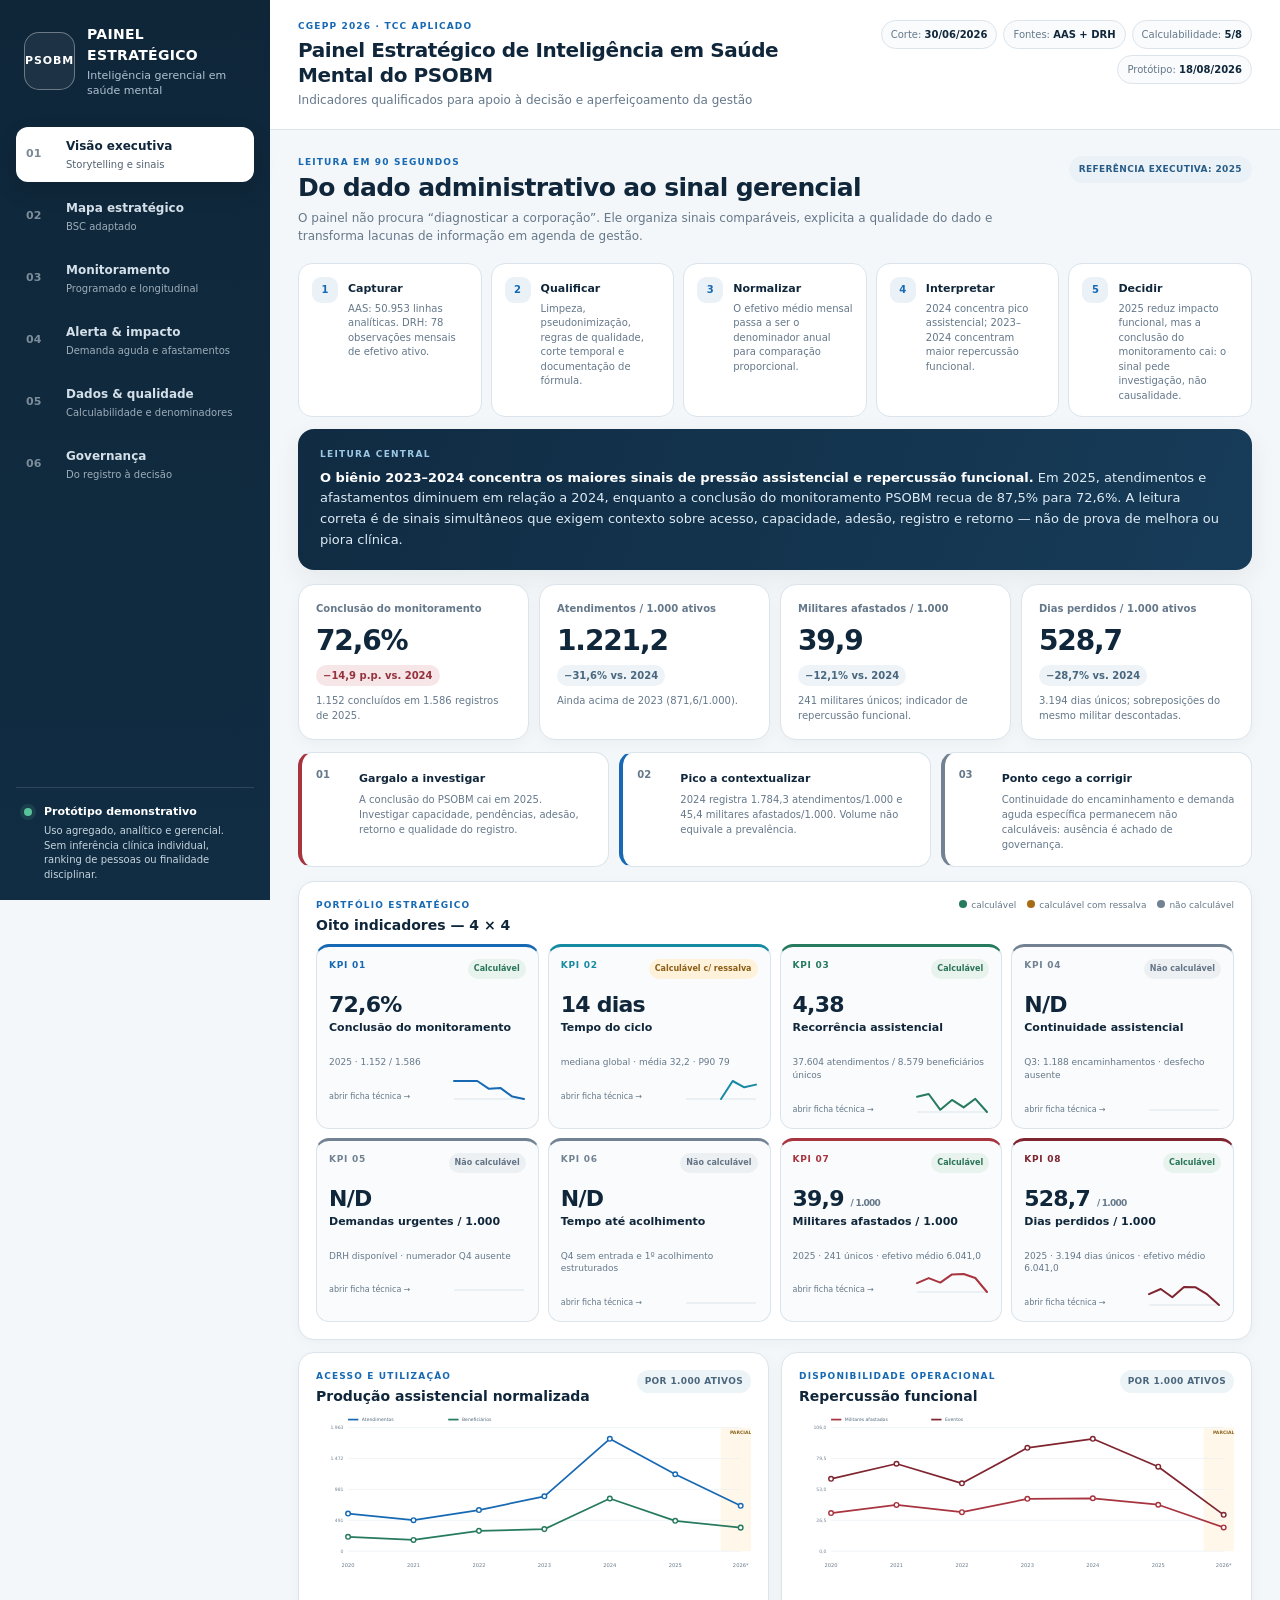
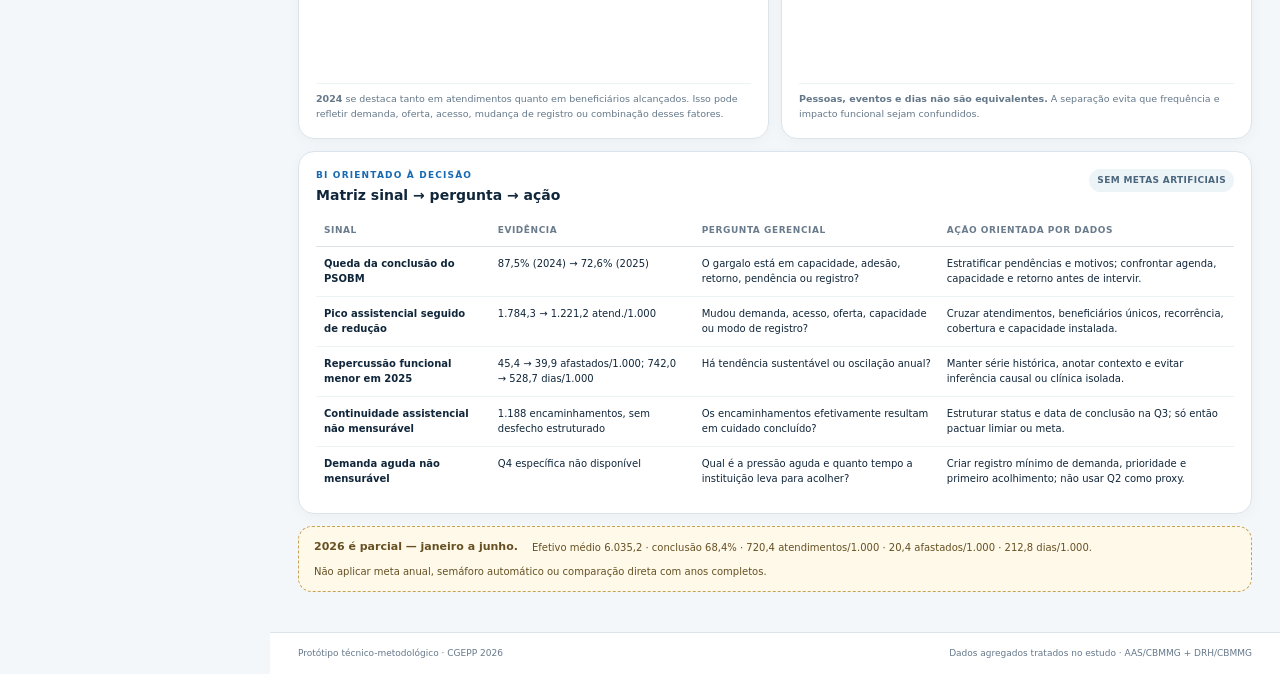
==== commit 41adc94b: "rebuild dashboard storytelling and strategic views" ====
--- a/index.html
+++ b/index.html
@@ -1,137 +1,145 @@
 <!doctype html>
 <html lang="pt-BR">
 <head>
-<meta charset="utf-8" />
-<meta name="viewport" content="width=device-width,initial-scale=1" />
-<meta name="description" content="Painel Estratégico de Inteligência em Saúde Mental do PSOBM — dados reais agregados AAS + DRH, gestão orientada por dados." />
-<title>Painel Estratégico de Inteligência em Saúde Mental do PSOBM</title>
-<link rel="stylesheet" href="assets/dashboard.css" />
+  <meta charset="utf-8" />
+  <meta name="viewport" content="width=device-width,initial-scale=1" />
+  <meta name="description" content="Protótipo demonstrativo do Painel Estratégico de Inteligência em Saúde Mental do PSOBM, com dados agregados AAS + DRH e oito indicadores qualificados para apoio à decisão." />
+  <meta name="theme-color" content="#10263a" />
+  <title>Painel Estratégico de Inteligência em Saúde Mental do PSOBM</title>
+  <link rel="stylesheet" href="assets/dashboard.css" />
 </head>
 <body>
-<div class="app">
-<aside class="sidebar">
-  <div class="brand"><div class="brandmark">PSOBM</div><div><strong>PAINEL ESTRATÉGICO</strong><small>Inteligência em saúde mental<br>Gestão orientada por dados</small></div></div>
-  <nav>
-    <button class="nav active" data-view="executivo"><b>Visão estratégica</b><span>Sinais, KPIs e decisões</span></button>
-    <button class="nav" data-view="cronico"><b>Módulo crônico</b><span>Monitoramento longitudinal</span></button>
-    <button class="nav" data-view="agudo"><b>Módulo agudo</b><span>Alerta e repercussão funcional</span></button>
-    <button class="nav" data-view="dados"><b>Dados & qualidade</b><span>AAS, DRH e calculabilidade</span></button>
-    <button class="nav" data-view="governanca"><b>Governança</b><span>Do dado à decisão</span></button>
-  </nav>
-  <div class="sidebar-note"><b>Uso:</b> apoio à decisão estratégica. Dados agregados. Sem inferência clínica individual, sem uso disciplinar e sem metas artificiais.</div>
-</aside>
-<main>
-<header class="topbar"><div class="toprow"><div class="title"><h1>Painel Estratégico de Inteligência em Saúde Mental do PSOBM</h1><p>Indicadores qualificados para apoio à decisão e aperfeiçoamento da gestão</p></div><div class="chips"><span class="chip">Corte analítico: 30/06/2026</span><span class="chip">Fontes: AAS + DRH</span><span class="chip">5/8 KPIs calculáveis</span><span class="chip">Atualizado: 17/08/2026</span></div></div></header>
-<div class="content">
+  <div class="app-shell">
+    <aside class="sidebar" aria-label="Navegação principal">
+      <div class="brand">
+        <div class="brand-mark" aria-hidden="true">PSOBM</div>
+        <div><strong>Painel Estratégico</strong><small>Inteligência gerencial em saúde mental</small></div>
+      </div>
+      <nav class="nav-list">
+        <button class="nav-item active" data-view="executivo" type="button"><span class="nav-index">01</span><span><b>Visão executiva</b><small>Storytelling e sinais</small></span></button>
+        <button class="nav-item" data-view="bsc" type="button"><span class="nav-index">02</span><span><b>Mapa estratégico</b><small>BSC adaptado</small></span></button>
+        <button class="nav-item" data-view="cronico" type="button"><span class="nav-index">03</span><span><b>Monitoramento</b><small>Programado e longitudinal</small></span></button>
+        <button class="nav-item" data-view="agudo" type="button"><span class="nav-index">04</span><span><b>Alerta & impacto</b><small>Demanda aguda e afastamentos</small></span></button>
+        <button class="nav-item" data-view="qualidade" type="button"><span class="nav-index">05</span><span><b>Dados & qualidade</b><small>Calculabilidade e denominadores</small></span></button>
+        <button class="nav-item" data-view="governanca" type="button"><span class="nav-index">06</span><span><b>Governança</b><small>Do registro à decisão</small></span></button>
+      </nav>
+      <div class="sidebar-foot"><span class="status-dot" aria-hidden="true"></span><div><b>Protótipo demonstrativo</b><small>Uso agregado, analítico e gerencial. Sem inferência clínica individual, ranking de pessoas ou finalidade disciplinar.</small></div></div>
+    </aside>
 
-<section id="executivo" class="view active">
-  <div class="section-head"><div><h2>Visão estratégica</h2><p>Leitura executiva dos dados reais. O painel combina valor atual, tendência, qualidade da informação e pergunta gerencial. A referência principal é 2025, último ano completo; 2026 é exibido separadamente como janeiro–junho.</p></div><span class="pill">gestão orientada por evidências</span></div>
-  <div class="story"><strong>Leitura central:</strong> 2024 concentrou o maior volume assistencial e a maior taxa de militares afastados; 2023 apresentou a maior carga de dias perdidos. Em 2025 houve redução de produção assistencial e repercussão funcional em relação a 2024, simultaneamente a uma queda importante na conclusão do monitoramento PSOBM. Essas variações são sinais gerenciais e não demonstram causalidade ou melhora/piora clínica por si sós.</div>
-  <div class="headline-grid">
-    <div class="headline"><small>Conclusão PSOBM • 2025</small><strong>72,6%</strong><em><span class="delta red">−14,9 p.p.</span> vs 2024 (87,5%). Menor taxa entre 2023–2025.</em></div>
-    <div class="headline"><small>Atendimentos • por 1.000 ativos</small><strong>1.221,2</strong><em><span class="delta blue">−31,6%</span> vs 2024; ainda acima de 2023 (871,6).</em></div>
-    <div class="headline"><small>Militares afastados • por 1.000</small><strong>39,9</strong><em><span class="delta blue">−12,1%</span> vs 2024 (45,4). Sinal contextual.</em></div>
-    <div class="headline"><small>Dias perdidos • por 1.000</small><strong>528,7</strong><em><span class="delta blue">−28,7%</span> vs 2024 (742,0); acima de 2022 (443,4).</em></div>
+    <main class="main">
+      <header class="topbar">
+        <div><p class="eyebrow">CGEPP 2026 · TCC aplicado</p><h1>Painel Estratégico de Inteligência em Saúde Mental do PSOBM</h1><p class="subtitle">Indicadores qualificados para apoio à decisão e aperfeiçoamento da gestão</p></div>
+        <div class="header-meta" aria-label="Metadados do painel"><span>Corte: <b>30/06/2026</b></span><span>Fontes: <b>AAS + DRH</b></span><span>Calculabilidade: <b>5/8</b></span><span>Protótipo: <b>18/08/2026</b></span></div>
+      </header>
+
+      <div class="content">
+        <section id="executivo" class="view active" aria-labelledby="titulo-executivo">
+          <div class="section-head"><div><p class="eyebrow">Leitura em 90 segundos</p><h2 id="titulo-executivo">Do dado administrativo ao sinal gerencial</h2><p>O painel não procura “diagnosticar a corporação”. Ele organiza sinais comparáveis, explicita a qualidade do dado e transforma lacunas de informação em agenda de gestão.</p></div><span class="pill">referência executiva: 2025</span></div>
+
+          <div class="story-rail" aria-label="Storytelling analítico">
+            <article><span>1</span><div><b>Capturar</b><p>AAS: 50.953 linhas analíticas. DRH: 78 observações mensais de efetivo ativo.</p></div></article>
+            <article><span>2</span><div><b>Qualificar</b><p>Limpeza, pseudonimização, regras de qualidade, corte temporal e documentação de fórmula.</p></div></article>
+            <article><span>3</span><div><b>Normalizar</b><p>O efetivo médio mensal passa a ser o denominador anual para comparação proporcional.</p></div></article>
+            <article><span>4</span><div><b>Interpretar</b><p>2024 concentra pico assistencial; 2023–2024 concentram maior repercussão funcional.</p></div></article>
+            <article><span>5</span><div><b>Decidir</b><p>2025 reduz impacto funcional, mas a conclusão do monitoramento cai: o sinal pede investigação, não causalidade.</p></div></article>
+          </div>
+
+          <div class="story-callout"><div class="story-kicker">Leitura central</div><p><strong>O biênio 2023–2024 concentra os maiores sinais de pressão assistencial e repercussão funcional.</strong> Em 2025, atendimentos e afastamentos diminuem em relação a 2024, enquanto a conclusão do monitoramento PSOBM recua de 87,5% para 72,6%. A leitura correta é de sinais simultâneos que exigem contexto sobre acesso, capacidade, adesão, registro e retorno — não de prova de melhora ou piora clínica.</p></div>
+
+          <div class="headline-grid" aria-label="Indicadores executivos de 2025">
+            <article class="headline-card"><div class="headline-label">Conclusão do monitoramento</div><div class="headline-value">72,6%</div><div class="headline-delta down">−14,9 p.p. vs. 2024</div><p>1.152 concluídos em 1.586 registros de 2025.</p></article>
+            <article class="headline-card"><div class="headline-label">Atendimentos / 1.000 ativos</div><div class="headline-value">1.221,2</div><div class="headline-delta neutral">−31,6% vs. 2024</div><p>Ainda acima de 2023 (871,6/1.000).</p></article>
+            <article class="headline-card"><div class="headline-label">Militares afastados / 1.000</div><div class="headline-value">39,9</div><div class="headline-delta neutral">−12,1% vs. 2024</div><p>241 militares únicos; indicador de repercussão funcional.</p></article>
+            <article class="headline-card"><div class="headline-label">Dias perdidos / 1.000 ativos</div><div class="headline-value">528,7</div><div class="headline-delta neutral">−28,7% vs. 2024</div><p>3.194 dias únicos; sobreposições do mesmo militar descontadas.</p></article>
+          </div>
+
+          <div class="signal-grid">
+            <article class="signal-card attention"><span class="signal-number">01</span><div><b>Gargalo a investigar</b><p>A conclusão do PSOBM cai em 2025. Investigar capacidade, pendências, adesão, retorno e qualidade do registro.</p></div></article>
+            <article class="signal-card"><span class="signal-number">02</span><div><b>Pico a contextualizar</b><p>2024 registra 1.784,3 atendimentos/1.000 e 45,4 militares afastados/1.000. Volume não equivale a prevalência.</p></div></article>
+            <article class="signal-card data-gap"><span class="signal-number">03</span><div><b>Ponto cego a corrigir</b><p>Continuidade do encaminhamento e demanda aguda específica permanecem não calculáveis: ausência é achado de governança.</p></div></article>
+          </div>
+
+          <div class="panel"><div class="panel-head"><div><p class="eyebrow">Portfólio estratégico</p><h3>Oito indicadores — 4 × 4</h3></div><div class="legend-inline"><span><i class="dot ok"></i>calculável</span><span><i class="dot warn"></i>calculável com ressalva</span><span><i class="dot no"></i>não calculável</span></div></div><div id="indicatorGrid" class="indicator-grid"></div></div>
+
+          <div class="grid two">
+            <article class="panel"><div class="panel-head"><div><p class="eyebrow">Acesso e utilização</p><h3>Produção assistencial normalizada</h3></div><span class="micro-badge">por 1.000 ativos</span></div><div id="chartAssistanceExecutive" class="chart" role="img" aria-label="Série anual de atendimentos e beneficiários por mil militares ativos"></div><p class="chart-note"><b>2024</b> se destaca tanto em atendimentos quanto em beneficiários alcançados. Isso pode refletir demanda, oferta, acesso, mudança de registro ou combinação desses fatores.</p></article>
+            <article class="panel"><div class="panel-head"><div><p class="eyebrow">Disponibilidade operacional</p><h3>Repercussão funcional</h3></div><span class="micro-badge">por 1.000 ativos</span></div><div id="chartImpactExecutive" class="chart" role="img" aria-label="Série anual de militares afastados e eventos por mil militares ativos"></div><p class="chart-note"><b>Pessoas, eventos e dias não são equivalentes.</b> A separação evita que frequência e impacto funcional sejam confundidos.</p></article>
+          </div>
+
+          <div class="panel"><div class="panel-head"><div><p class="eyebrow">BI orientado à decisão</p><h3>Matriz sinal → pergunta → ação</h3></div><span class="micro-badge">sem metas artificiais</span></div><div class="table-wrap"><table class="decision-table"><thead><tr><th>Sinal</th><th>Evidência</th><th>Pergunta gerencial</th><th>Ação orientada por dados</th></tr></thead><tbody id="decisionRows"></tbody></table></div></div>
+
+          <div class="partial-banner"><strong>2026 é parcial — janeiro a junho.</strong><span>Efetivo médio 6.035,2 · conclusão 68,4% · 720,4 atendimentos/1.000 · 20,4 afastados/1.000 · 212,8 dias/1.000.</span><span>Não aplicar meta anual, semáforo automático ou comparação direta com anos completos.</span></div>
+        </section>
+
+        <section id="bsc" class="view" aria-labelledby="titulo-bsc">
+          <div class="section-head"><div><p class="eyebrow">Arquitetura de estratégia</p><h2 id="titulo-bsc">Mapa estratégico — BSC adaptado ao PSOBM</h2><p>O BSC é usado aqui como lógica de encadeamento gerencial, não como novo conjunto de indicadores. Os oito KPIs permanecem os mesmos; as perspectivas organizam como eles sustentam decisão e melhoria.</p></div><span class="pill">4 perspectivas · 8 KPIs</span></div>
+          <div class="strategy-map">
+            <article class="perspective p4"><header><span>04</span><div><b>Resultado institucional</b><small>Disponibilidade e repercussão funcional</small></div></header><p>Compreender a carga funcional agregada e acompanhar sua trajetória sem converter afastamento em julgamento individual.</p><div class="kpi-tags"><button data-open-kpi="k7">KPI 07</button><button data-open-kpi="k8">KPI 08</button></div></article>
+            <div class="map-arrow" aria-hidden="true">↑</div>
+            <article class="perspective p3"><header><span>03</span><div><b>Acesso e cuidado</b><small>Utilização, continuidade e resposta</small></div></header><p>Qualificar utilização da assistência, acesso efetivo ao encaminhamento e capacidade de resposta a demandas agudas.</p><div class="kpi-tags"><button data-open-kpi="k3">KPI 03</button><button data-open-kpi="k4">KPI 04</button><button data-open-kpi="k5">KPI 05</button><button data-open-kpi="k6">KPI 06</button></div></article>
+            <div class="map-arrow" aria-hidden="true">↑</div>
+            <article class="perspective p2"><header><span>02</span><div><b>Processos internos</b><small>Execução e tempestividade do monitoramento</small></div></header><p>Acompanhar capacidade de conclusão, filas e tempo do ciclo para identificar gargalos do processo programado.</p><div class="kpi-tags"><button data-open-kpi="k1">KPI 01</button><button data-open-kpi="k2">KPI 02</button></div></article>
+            <div class="map-arrow" aria-hidden="true">↑</div>
+            <article class="perspective p1"><header><span>01</span><div><b>Aprendizado & governança de dados</b><small>Base habilitadora</small></div></header><p>Padronizar registros, integrar AAS–DRH, versionar fórmulas e transformar lacunas em requisitos de melhoria informacional.</p><div class="governance-metrics"><span><b>62,5%</b> calculabilidade atual</span><span><b>78/78</b> meses de denominador</span><span><b>3</b> lacunas críticas</span></div></article>
+          </div>
+          <div class="panel"><div class="panel-head"><div><p class="eyebrow">Alinhamento</p><h3>Perspectiva → objetivo → evidência → decisão</h3></div></div><div class="table-wrap"><table><thead><tr><th>Perspectiva</th><th>Objetivo gerencial</th><th>Evidência acompanhada</th><th>Pergunta de decisão</th></tr></thead><tbody><tr><td>Resultado institucional</td><td>Monitorar repercussão funcional agregada</td><td>KPI 07 e KPI 08</td><td>A carga funcional está mudando de modo consistente ou oscilando?</td></tr><tr><td>Acesso e cuidado</td><td>Qualificar utilização, continuidade e resposta</td><td>KPI 03–06</td><td>A rede está acessível, contínua e tempestiva?</td></tr><tr><td>Processos internos</td><td>Executar o monitoramento com consistência</td><td>KPI 01 e KPI 02</td><td>Onde estão fila, atraso, pendência ou perda de seguimento?</td></tr><tr><td>Aprendizado & governança</td><td>Aumentar confiabilidade e calculabilidade</td><td>5/8 calculáveis; completude Q3/Q4</td><td>Quais campos precisam existir para responder às perguntas da gestão?</td></tr></tbody></table></div></div>
+          <div class="principle-strip"><div><b>Não é score de pessoas</b><span>BSC organiza objetivos institucionais, não desempenho individual.</span></div><div><b>Não inventa metas</b><span>Limiares só devem surgir após validação histórica e pactuação institucional.</span></div><div><b>Não confunde correlação com causa</b><span>O painel sinaliza onde investigar; não explica sozinho por que ocorreu.</span></div></div>
+        </section>
+
+        <section id="cronico" class="view" aria-labelledby="titulo-cronico">
+          <div class="section-head"><div><p class="eyebrow">Submódulo 1</p><h2 id="titulo-cronico">Monitoramento programado e longitudinal</h2><p>Quatro indicadores conectam execução do PSOBM, tempestividade, utilização assistencial e continuidade do cuidado.</p></div><span class="pill">4 indicadores</span></div>
+          <div id="chronicKpis" class="indicator-grid module-grid"></div>
+          <div class="grid two">
+            <article class="panel"><div class="panel-head"><div><h3>Conclusão do monitoramento</h3><p>percentual por ciclo/ano</p></div></div><div id="chartCompletion" class="chart"></div><p class="chart-note quality"><b>Nota de qualidade:</b> 2020–2022 apresentam concentração atípica de intervalos de zero dia. A comparação longitudinal deve privilegiar 2023–2025 enquanto a semântica histórica é auditada.</p></article>
+            <article class="panel"><div class="panel-head"><div><h3>Tempo do ciclo</h3><p>mediana e P90, 2023–2026*</p></div></div><div class="metric-trio"><div><small>Mediana global</small><b>14 dias</b></div><div><small>Média global</small><b>32,2 dias</b></div><div><small>P90 global</small><b>79 dias</b></div></div><div id="chartCycle" class="chart"></div></article>
+          </div>
+          <div class="grid two">
+            <article class="panel"><div class="panel-head"><div><h3>Atendimentos e beneficiários</h3><p>produção normalizada pelo efetivo</p></div></div><div id="chartAssistance" class="chart"></div><p class="chart-note">Métricas normalizadas de produção apoiam contexto, mas não substituem os oito KPIs estratégicos.</p></article>
+            <article class="panel"><div class="panel-head"><div><h3>Encaminhamentos registrados</h3><p>Q3 · volume disponível, desfecho ausente</p></div><span class="micro-badge warn">N/D para continuidade</span></div><div id="chartReferrals" class="chart"></div><p class="chart-note gap"><b>1.188 encaminhamentos podem ser contados.</b> Sem situação e data de conclusão, não é possível dizer quantos produziram continuidade assistencial concluída.</p></article>
+          </div>
+        </section>
+
+        <section id="agudo" class="view" aria-labelledby="titulo-agudo">
+          <div class="section-head"><div><p class="eyebrow">Submódulo 2</p><h2 id="titulo-agudo">Alerta, demanda aguda e repercussão funcional</h2><p>A DRH resolveu o denominador populacional dos afastamentos. A base específica da demanda aguda (Q4) continua sendo a principal lacuna do módulo.</p></div><span class="pill">4 indicadores</span></div>
+          <div id="acuteKpis" class="indicator-grid module-grid"></div>
+          <div class="grid two">
+            <article class="panel"><div class="panel-head"><div><h3>Militares afastados</h3><p>militares únicos por 1.000 ativos</p></div></div><div id="chartLeave" class="chart"></div><p class="chart-note">Nos anos completos, a taxa varia de 32,7/1.000 (2020) a 45,4/1.000 (2024). Não representa prevalência de transtorno.</p></article>
+            <article class="panel"><div class="panel-head"><div><h3>Dias perdidos</h3><p>dias únicos por 1.000 ativos</p></div></div><div id="chartDays" class="chart"></div><p class="chart-note">Maior carga em 2023: 750,5 dias/1.000, seguida de 742,0 em 2024.</p></article>
+          </div>
+          <div class="grid two">
+            <article class="panel"><div class="panel-head"><div><h3>Eventos de afastamento</h3><p>métrica auxiliar por 1.000 ativos</p></div></div><div id="chartEvents" class="chart"></div><p class="chart-note">O pico de eventos ocorre em 2024 (96,4/1.000). Eventos não devem ser usados como substituto de militares únicos ou dias perdidos.</p></article>
+            <article class="panel q4-panel"><div class="panel-head"><div><h3>Q4 — o ponto cego da resposta aguda</h3><p>o que ainda não é mensurável</p></div><span class="micro-badge no">base não disponível</span></div><div class="q4-grid"><div><b>KPI 05</b><span>Demandas psicológicas urgentes / 1.000</span><strong>N/D</strong><p>O denominador DRH existe; falta o numerador específico da Q4.</p></div><div><b>KPI 06</b><span>Tempo até primeiro acolhimento</span><strong>N/D</strong><p>Faltam marcos estruturados de entrada e de primeiro acolhimento.</p></div></div><div class="minimum-data"><b>Registro mínimo futuro</b><span>data/hora da demanda</span><span>tipo/prioridade</span><span>data/hora do 1º acolhimento</span><span>desfecho inicial</span></div><p class="chart-note gap"><b>Regra:</b> a classificação “urgente” existente na Q2 é apenas métrica assistencial auxiliar e não pode ser usada como proxy da Q4.</p></article>
+          </div>
+        </section>
+
+        <section id="qualidade" class="view" aria-labelledby="titulo-qualidade">
+          <div class="section-head"><div><p class="eyebrow">Confiança antes de performance</p><h2 id="titulo-qualidade">Dados, calculabilidade e qualidade</h2><p>Um indicador só entra na decisão quando fonte, fórmula, denominador, cobertura e limitações estão explícitos.</p></div><span class="pill">qualidade é parte do indicador</span></div>
+          <div class="quality-kpis">
+            <article class="dial-card"><div class="dial" style="--pct:62.5"><div><strong>62,5%</strong><span>5 de 8</span></div></div><div><b>Velocímetro de calculabilidade</b><p>Cinco indicadores possuem hoje fonte e regra suficientes para cálculo empírico.</p></div></article>
+            <article class="dial-card"><div class="dial good" style="--pct:100"><div><strong>100%</strong><span>78/78 meses</span></div></div><div><b>Cobertura do denominador DRH</b><p>Janeiro de 2020 a junho de 2026 possui observação mensal consolidada de efetivo ativo.</p></div></article>
+            <article class="dial-card"><div class="dial muted" style="--pct:0"><div><strong>N/D</strong><span>Q4</span></div></div><div><b>Cobertura da demanda aguda</b><p>A ausência é mostrada como lacuna informacional, nunca convertida em zero.</p></div></article>
+          </div>
+          <div class="grid two">
+            <article class="panel"><div class="panel-head"><div><h3>Denominador populacional da DRH</h3><p>média anual e intervalo mensal mínimo–máximo</p></div></div><div id="chartDenominator" class="chart tall"></div><p class="chart-note"><b>Regra metodológica:</b> taxa anual = numerador anual ÷ média aritmética dos efetivos mensais do mesmo ano × 1.000. Em 2026, seis meses compõem a média parcial.</p></article>
+            <article class="panel"><div class="panel-head"><div><h3>Inventário das fontes</h3><p>cobertura e uso analítico</p></div></div><div class="source-list"><div><span>Q1</span><b>Monitoramento</b><strong>9.307</strong><small>ciclos/registros · 2020–jun/2026</small></div><div><span>Q2</span><b>Atendimentos</b><strong>37.604</strong><small>atendimentos válidos · 2020–jun/2026</small></div><div><span>Q3</span><b>Encaminhamentos</b><strong>1.188</strong><small>desfecho ausente · 2023–jun/2026</small></div><div><span>Q4</span><b>Demanda aguda</b><strong>N/D</strong><small>base específica não disponível</small></div><div><span>Q5</span><b>Afastamentos</b><strong>2.854</strong><small>eventos · 2020–jun/2026</small></div><div><span>DRH</span><b>Efetivo ativo</b><strong>78</strong><small>snapshots mensais · 2020–jun/2026</small></div></div></article>
+          </div>
+          <div class="panel"><div class="panel-head"><div><h3>Matriz de calculabilidade dos oito indicadores</h3><p>resultado empírico, restrição e regra de publicação</p></div></div><div class="table-wrap"><table class="calc-table"><thead><tr><th>KPI</th><th>Resultado atual</th><th>Situação</th><th>Restrição / uso</th></tr></thead><tbody id="calcRows"></tbody></table></div></div>
+          <div class="quality-rules"><article><b>1. Ausente ≠ zero</b><p>Campo ou base inexistente permanece N/D.</p></article><article><b>2. 2026 ≠ ano completo</b><p>Janeiro–junho recebe marca visual própria.</p></article><article><b>3. Fórmula versionada</b><p>Mudança conceitual exige nova versão e nota de comparabilidade.</p></article><article><b>4. Denominador contextualizado</b><p>Alterações abruptas do efetivo devem receber anotação administrativa.</p></article><article><b>5. Sem causalidade automática</b><p>O painel aponta sinais; investigação contextual explica.</p></article></div>
+        </section>
+
+        <section id="governanca" class="view" aria-labelledby="titulo-governanca">
+          <div class="section-head"><div><p class="eyebrow">Arquitetura de informação</p><h2 id="titulo-governanca">Governança: do registro à decisão</h2><p>A utilidade do painel depende menos do desenho gráfico e mais da cadeia de custódia, qualidade, integração, documentação e responsabilização.</p></div><span class="pill">AAS ↔ DRH</span></div>
+          <div class="pipeline" aria-label="Fluxo de governança do dado"><article><span>01</span><b>Fontes</b><p>Q1–Q5 AAS + efetivo consolidado DRH.</p></article><i>→</i><article><span>02</span><b>Curadoria</b><p>Corte, limpeza, tipagem, duplicidades e minimização.</p></article><i>→</i><article><span>03</span><b>Qualidade</b><p>Completude, consistência, semântica e cobertura temporal.</p></article><i>→</i><article><span>04</span><b>Indicadores</b><p>Fórmula, denominador, polaridade, periodicidade e versão.</p></article><i>→</i><article><span>05</span><b>Inteligência</b><p>Série, contexto, storytelling, pergunta e decisão.</p></article></div>
+          <div class="grid two"><article class="panel"><div class="panel-head"><div><h3>Contrato mínimo do indicador</h3><p>o que cada ficha precisa declarar</p></div></div><div class="contract-grid"><span>definição</span><span>finalidade gerencial</span><span>fórmula</span><span>fonte</span><span>unidade</span><span>polaridade</span><span>periodicidade</span><span>denominador</span><span>completude</span><span>estabilidade semântica</span><span>limitação</span><span>versão/data</span></div></article><article class="panel"><div class="panel-head"><div><h3>Agenda de maturidade informacional</h3><p>três bloqueios, duas entregas de dados</p></div></div><ol class="maturity-list"><li><span>Q3</span><div><b>Registrar situação do encaminhamento</b><p>Status padronizado + data de conclusão para tornar KPI 04 calculável.</p></div></li><li><span>Q4</span><div><b>Estruturar demanda aguda</b><p>Entrada, prioridade e primeiro acolhimento para habilitar KPI 05 e KPI 06.</p></div></li><li><span>DRH</span><div><b>Automatizar denominador consolidado</b><p>Fornecimento periódico, agregado e documentado do efetivo de referência.</p></div></li><li><span>AAS</span><div><b>Versionar dicionário e regras</b><p>Manter significado, cobertura, alterações de processo e qualidade rastreáveis.</p></div></li></ol></article></div>
+          <div class="panel future-panel"><div><p class="eyebrow">Arquitetura futura</p><h3>Automação sem perder governança</h3><p>A implantação futura pode operar em fluxo somente leitura: fontes institucionais → extração agregada → validação → cálculo versionado → painel → registro de atualização. O drill-down deve chegar até períodos e categorias suficientemente agregadas, nunca até identificação nominal.</p></div><div class="future-stack"><span>fonte institucional</span><i>↓</i><span>ETL / qualidade</span><i>↓</i><span>camada analítica agregada</span><i>↓</i><span>indicadores versionados</span><i>↓</i><span>painel decisório</span></div></div>
+          <div class="governance-banner"><b>Princípio de uso:</b> o dado deve ser suficiente para orientar a gestão e insuficiente para expor a pessoa.</div>
+        </section>
+      </div>
+
+      <footer class="footer"><span>Protótipo técnico-metodológico · CGEPP 2026</span><span>Dados agregados tratados no estudo · AAS/CBMMG + DRH/CBMMG</span></footer>
+    </main>
   </div>
-  <div class="insight-grid">
-    <div class="insight"><div class="ico">1</div><div><b>Gargalo do monitoramento</b><p>A conclusão caiu de 87,5% para 72,6% entre 2024 e 2025. A gestão deve investigar capacidade, pendências, adesão, retorno e qualidade do registro antes de atribuir causa.</p></div></div>
-    <div class="insight"><div class="ico">2</div><div><b>Pico assistencial e funcional</b><p>2024 teve 1.784,3 atendimentos/1.000 e 45,4 afastados/1.000; 2023 teve 750,5 dias perdidos/1.000. O biênio 2023–2024 merece análise contextual.</p></div></div>
-    <div class="insight"><div class="ico">3</div><div><b>Pontos cegos de governança</b><p>Continuidade do encaminhamento e demanda aguda específica seguem não mensuráveis. A ausência deve orientar melhoria do registro, não ser convertida em zero ou proxy.</p></div></div>
-  </div>
-  <div class="grid two">
-    <div class="panel"><div class="module-title blue">Módulo 1 — Monitoramento programado e longitudinal</div><div id="kpisCronico" class="kpi-grid"></div></div>
-    <div class="panel"><div class="module-title red">Módulo 2 — Alerta, demanda aguda e repercussão funcional</div><div id="kpisAgudo" class="kpi-grid"></div></div>
-  </div>
-  <div style="height:13px"></div>
-  <div class="grid two">
-    <div class="panel"><h3>Trajetória do monitoramento e da assistência <span>anos completos 2022–2025</span></h3><div id="chartExecutiveChronic" class="chart"></div><div class="legend"><span><i style="--c:#1769b3"></i>Conclusão PSOBM (%)</span><span><i style="--c:#18a7bf"></i>Atendimentos / 1.000 ativos</span></div></div>
-    <div class="panel"><h3>Repercussão funcional <span>anos completos 2022–2025</span></h3><div id="chartExecutiveAcute" class="chart"></div><div class="legend"><span><i style="--c:#b32631"></i>Afastados / 1.000 ativos</span><span><i style="--c:#8d1c25"></i>Dias perdidos / 1.000 ativos</span></div></div>
-  </div>
-  <div class="status-strip"><div class="statusbox"><strong>5</strong>indicadores calculáveis</div><div class="statusbox"><strong>3</strong>indicadores não calculáveis</div><div class="statusbox info"><strong>2026 parcial</strong>Efetivo médio 6.035,2 • conclusão 68,4% • 720,4 atend./1.000 • 20,4 afastados/1.000 • 212,8 dias/1.000. Não comparar diretamente com anos completos.</div></div>
-  <div class="panel"><h3>Matriz de decisão estratégica <span>do sinal à ação gerencial</span></h3><div class="table-wrap"><table><thead><tr><th>Sinal observado</th><th>Evidência</th><th>Pergunta gerencial</th><th>Próximo passo orientado por dados</th></tr></thead><tbody>
-    <tr><td><strong>Queda da conclusão do PSOBM</strong></td><td>87,5% (2024) → 72,6% (2025)</td><td>O problema está em capacidade, adesão, retorno ou registro?</td><td>Estratificar pendências e motivos; revisar fluxo e capacidade antes de definir intervenção.</td></tr>
-    <tr><td><strong>Redução do volume assistencial após pico</strong></td><td>1.784,3 → 1.221,2 atend./1.000</td><td>Houve mudança de demanda, acesso, oferta ou registro?</td><td>Confrontar volume, beneficiários únicos, recorrência e capacidade instalada.</td></tr>
-    <tr><td><strong>Redução da repercussão funcional em 2025</strong></td><td>45,4 → 39,9 afastados/1.000; 742,0 → 528,7 dias/1.000</td><td>É tendência sustentável ou oscilação anual?</td><td>Manter série histórica e contextualizar com perfil CID, retorno ao trabalho e capacidade assistencial.</td></tr>
-    <tr><td><strong>Continuidade assistencial não mensurável</strong></td><td>Q3 sem situação/data de conclusão</td><td>Os encaminhamentos resultam em cuidado efetivo?</td><td>Estruturar status e data de conclusão; só então definir meta/limiar.</td></tr>
-    <tr><td><strong>Demanda aguda não mensurável</strong></td><td>Q4 não disponibilizada</td><td>Qual a pressão aguda e o tempo de resposta?</td><td>Criar registro mínimo de entrada, tipo de demanda e primeiro acolhimento.</td></tr>
-  </tbody></table></div></div>
-</section>
-
-<section id="cronico" class="view">
-  <div class="section-head"><div><h2>Módulo crônico — monitoramento programado e longitudinal</h2><p>Foco em execução do PSOBM, tempestividade, utilização assistencial e continuidade do cuidado. Os indicadores de processo devem ser lidos em conjunto, não isoladamente.</p></div><span class="pill">4 indicadores estratégicos</span></div>
-  <div class="kpi-grid" id="kpisCronico2"></div><div style="height:13px"></div>
-  <div class="grid two">
-    <div class="panel"><h3>Conclusão do monitoramento PSOBM <span>2020–2026*</span></h3><div id="chartCompletion" class="chart"></div><div class="callout amber">2020–2022 apresentam 100% de conclusão, porém com volumes e padrões de data historicamente atípicos. Para gestão, a comparação mais estável deve privilegiar 2023–2025 e manter nota de qualidade.</div></div>
-    <div class="panel"><h3>Tempo do ciclo <span>mediana, média e P90</span></h3><div class="headline-grid" style="grid-template-columns:repeat(3,1fr);margin-bottom:10px"><div class="headline"><small>Mediana global</small><strong>14 dias</strong><em>medida robusta do centro da distribuição</em></div><div class="headline"><small>Média global</small><strong>32,2 dias</strong><em>sensível a valores extremos</em></div><div class="headline"><small>P90</small><strong>79 dias</strong><em>90% dos ciclos válidos abaixo deste valor</em></div></div><div id="chartCycle" class="chart"></div><div class="callout amber">Série anual exibida apenas para 2023–2026*, onde a semântica temporal é mais interpretável. O indicador requer auditoria histórica contínua das datas.</div></div>
-  </div><div style="height:13px"></div>
-  <div class="grid two">
-    <div class="panel"><h3>Produção assistencial normalizada <span>atendimentos e beneficiários por 1.000 ativos</span></h3><div id="chartAssistance" class="chart"></div><div class="callout">2024 foi um ponto fora do padrão recente: 1.784,3 atendimentos/1.000 e 836,4 beneficiários/1.000. O painel sinaliza a mudança; a explicação exige contexto sobre oferta, registro, acesso e demanda.</div></div>
-    <div class="panel"><h3>Encaminhamentos e continuidade <span>Q3</span></h3><div id="chartReferrals" class="chart"></div><div class="callout red"><b>Limitação decisiva:</b> 1.188 encaminhamentos são contabilizáveis, mas 0% dos registros possuem situação e data de conclusão úteis. É possível medir fluxo; não é possível medir continuidade concluída ou tempo de resolução.</div></div>
-  </div>
-</section>
-
-<section id="agudo" class="view">
-  <div class="section-head"><div><h2>Módulo agudo — alerta, demanda aguda e repercussão funcional</h2><p>Foco em pressão assistencial aguda, tempestividade e impacto funcional. A base específica Q4 ainda é uma lacuna; os indicadores de afastamento já são comparáveis porque a DRH forneceu o denominador populacional.</p></div><span class="pill">4 indicadores estratégicos</span></div>
-  <div class="kpi-grid" id="kpisAgudo2"></div><div style="height:13px"></div>
-  <div class="grid two">
-    <div class="panel"><h3>Militares afastados por 1.000 ativos <span>taxa anual</span></h3><div id="chartLeave" class="chart"></div><div class="callout">Nos anos completos, a taxa variou de 32,7/1.000 (2020) a 45,4/1.000 (2024). A queda para 39,9/1.000 em 2025 deve ser monitorada como tendência, não interpretada isoladamente como melhora clínica.</div></div>
-    <div class="panel"><h3>Dias perdidos por 1.000 ativos <span>carga funcional anual</span></h3><div id="chartDays" class="chart"></div><div class="callout">A maior carga ocorreu em 2023 (750,5 dias/1.000), permanecendo elevada em 2024 (742,0) e reduzindo para 528,7 em 2025.</div></div>
-  </div><div style="height:13px"></div>
-  <div class="grid three">
-    <div class="panel"><h3>Eventos de afastamento <span>métrica auxiliar por 1.000 ativos</span></h3><div id="chartEvents" class="chart"></div></div>
-    <div class="panel"><h3>Perfil CID agregado <span>contextual, não KPI</span></h3><div id="cidDonut" class="chart"></div><div class="callout gray">F41, F43 e F32 concentram 86,4% dos eventos analíticos. O painel usa apenas grupos amplos, sem inferência diagnóstica individual ou causalidade ocupacional.</div></div>
-    <div class="panel"><h3>Lacunas da demanda aguda <span>Q4</span></h3><div class="decision-grid" style="grid-template-columns:1fr"><div class="decision"><b>KPI 05 — demandas urgentes / 1.000</b><p>N/D. O denominador DRH existe, mas o numerador específico Q4 não foi disponibilizado.</p></div><div class="decision"><b>KPI 06 — tempo até acolhimento</b><p>N/D. Não há registro estruturado de entrada e primeiro acolhimento.</p></div><div class="decision"><b>Requisito mínimo futuro</b><p>Data/hora da demanda, data/hora do primeiro acolhimento, classificação ampla e desfecho operacional.</p></div></div></div>
-  </div>
-</section>
-
-<section id="dados" class="view">
-  <div class="section-head"><div><h2>Dados, qualidade e calculabilidade</h2><p>A gestão orientada por dados depende de conhecer a qualidade da evidência. O painel torna visíveis fonte, completude, restrições, denominadores e período de cobertura.</p></div><span class="pill">governança visível</span></div>
-  <div class="maturity">
-    <div class="source"><b>Q1 • Monitoramento</b><strong>9.307</strong><p>registros • 5.821 pseudônimos • útil com ressalvas de datas</p><div class="bar"><span style="--w:74%;--c:#b9851c"></span></div></div>
-    <div class="source"><b>Q2 • Atendimentos</b><strong>37.604</strong><p>registros válidos • 8.579 beneficiários únicos • alta utilidade</p><div class="bar"><span style="--w:95%;--c:#24825f"></span></div></div>
-    <div class="source"><b>Q3 • Encaminhamentos</b><strong>1.188</strong><p>volume disponível • desfecho indisponível</p><div class="bar"><span style="--w:52%;--c:#b9851c"></span></div></div>
-    <div class="source"><b>Q4 • Demanda aguda</b><strong>N/D</strong><p>base específica não disponibilizada</p><div class="bar"><span style="--w:10%;--c:#b32631"></span></div></div>
-    <div class="source"><b>Q5 • Afastamentos</b><strong>2.854</strong><p>eventos analíticos • 985 militares únicos • 23.012 dias únicos</p><div class="bar"><span style="--w:93%;--c:#24825f"></span></div></div>
-    <div class="source"><b>DRH • Efetivo</b><strong>78</strong><p>observações mensais • jan/2020–jun/2026 • denominador validado</p><div class="bar"><span style="--w:98%;--c:#24825f"></span></div></div>
-  </div><div style="height:13px"></div>
-  <div class="grid two">
-    <div class="panel"><h3>Efetivo médio anual — DRH <span>denominador das taxas</span></h3><div id="chartEff" class="chart"></div><div class="callout">A integração AAS + DRH ocorre por período, não por identificação individual. A DRH fornece exclusivamente o denominador agregado necessário às taxas institucionais.</div></div>
-    <div class="panel"><h3>Calculabilidade dos oito indicadores <span>estado atual</span></h3><div class="table-wrap"><table><thead><tr><th>KPI</th><th>Fonte</th><th>Estado</th><th>Regra de publicação</th></tr></thead><tbody>
-      <tr><td>Conclusão do monitoramento</td><td>Q1</td><td><span class="tag ok">Calculável</span></td><td>Publicar valor + período + nota de qualidade.</td></tr>
-      <tr><td>Tempo do ciclo</td><td>Q1</td><td><span class="tag warn">Calculável c/ ressalva</span></td><td>Mediana, média, P90 e ressalva das datas.</td></tr>
-      <tr><td>Recorrência assistencial</td><td>Q2</td><td><span class="tag ok">Calculável</span></td><td>Razão + beneficiários únicos; não confundir com gravidade.</td></tr>
-      <tr><td>Continuidade assistencial</td><td>Q3</td><td><span class="tag no">Não calculável</span></td><td>Exibir N/D até estruturação do desfecho.</td></tr>
-      <tr><td>Demandas urgentes / 1.000</td><td>Q4 + DRH</td><td><span class="tag no">Não calculável</span></td><td>DRH disponível; Q4 ausente. Não usar “urgente” da Q2 como proxy.</td></tr>
-      <tr><td>Tempo até acolhimento</td><td>Q4</td><td><span class="tag no">Não calculável</span></td><td>Exibir N/D até criação do registro mínimo.</td></tr>
-      <tr><td>Afastados / 1.000</td><td>Q5 + DRH</td><td><span class="tag ok">Calculável</span></td><td>Militares únicos do ano ÷ efetivo médio anual × 1.000.</td></tr>
-      <tr><td>Dias perdidos / 1.000</td><td>Q5 + DRH</td><td><span class="tag ok">Calculável</span></td><td>Dias únicos do ano ÷ efetivo médio anual × 1.000.</td></tr>
-    </tbody></table></div></div>
-  </div><div style="height:13px"></div>
-  <div class="panel"><h3>Matriz anual integrada AAS + DRH <span>base comparativa</span></h3><div class="table-wrap"><table><thead><tr><th>Ano</th><th>Efetivo médio</th><th>Atendimentos</th><th>Beneficiários</th><th>Atend./1.000</th><th>Afastados</th><th>Afast./1.000</th><th>Eventos/1.000</th><th>Dias/1.000</th></tr></thead><tbody id="matrixRows"></tbody></table></div><div class="callout amber" style="margin-top:10px">2026* corresponde a janeiro–junho. Não anualizar automaticamente nem comparar diretamente com anos completos sem método explicitado.</div></div>
-</section>
-
-<section id="governanca" class="view">
-  <div class="section-head"><div><h2>Governança e inteligência gerencial</h2><p>O painel não encerra a decisão; ele estrutura o ciclo de aprendizagem. Indicadores devem produzir perguntas, orientar análise, registrar decisões e acompanhar efeitos ao longo do tempo.</p></div><span class="pill">dados → conhecimento → decisão</span></div>
-  <div class="panel"><h3>Ciclo de gestão orientada por dados <span>arquitetura de uso</span></h3><div class="flow"><div class="flowbox"><b>1. Pergunta</b><span>Qual problema gerencial precisa ser compreendido?</span></div><div class="flowbox"><b>2. Evidência</b><span>Qual indicador e qual fonte respondem?</span></div><div class="flowbox"><b>3. Qualidade</b><span>O dado é completo, comparável e atual?</span></div><div class="flowbox"><b>4. Contexto</b><span>Que explicações alternativas precisam ser testadas?</span></div><div class="flowbox"><b>5. Decisão</b><span>Qual ação proporcional é justificável?</span></div><div class="flowbox"><b>6. Aprendizagem</b><span>O efeito será acompanhado no próximo ciclo?</span></div></div></div>
-  <div style="height:13px"></div>
-  <div class="decision-grid">
-    <div class="decision"><b>Semáforos sem meta oficial: não usar</b><p>Enquanto não houver parâmetros institucionais pactuados, o painel mostra tendência e variação, mas não classifica automaticamente desempenho como “bom” ou “ruim”.</p></div>
-    <div class="decision"><b>Variação não é causalidade</b><p>Alterações em atendimentos, afastamentos ou conclusão podem refletir demanda, acesso, capacidade, registro ou contexto organizacional. Exigem investigação.</p></div>
-    <div class="decision"><b>Ausência é informação</b><p>Q3 e Q4 revelam lacunas de governança. O correto é tornar o N/D visível e criar a estrutura de dados necessária.</p></div>
-    <div class="decision"><b>Taxas usam população de referência</b><p>Afastamentos e dias perdidos são normalizados pelo efetivo médio anual da DRH, permitindo comparação temporal responsável.</p></div>
-    <div class="decision"><b>Privacidade por desenho</b><p>A interface trabalha com agregados. Pseudônimos permanecem apenas na camada restrita de processamento e nunca são exibidos no painel público.</p></div>
-    <div class="decision"><b>Versão e auditabilidade</b><p>Cada atualização deve registrar data de corte, fonte, fórmula, filtros, transformações e limitações.</p></div>
-  </div><div style="height:13px"></div>
-  <div class="grid two">
-    <div class="panel"><h3>Agenda de melhoria de dados <span>prioridades de implementação</span></h3><div class="table-wrap"><table style="min-width:620px"><thead><tr><th>Prioridade</th><th>Lacuna</th><th>Produto esperado</th></tr></thead><tbody><tr><td><strong>P1</strong></td><td>Q3 sem status/data de conclusão</td><td>Taxa de continuidade e tempo de resolução calculáveis.</td></tr><tr><td><strong>P1</strong></td><td>Q4 sem registro estruturado</td><td>Taxa de demanda aguda e tempo até acolhimento.</td></tr><tr><td><strong>P2</strong></td><td>Datas históricas Q1 com semântica heterogênea</td><td>Série temporal do tempo de ciclo plenamente comparável.</td></tr><tr><td><strong>P2</strong></td><td>Atualização manual entre AAS e DRH</td><td>Rotina periódica com denominador e versão documentados.</td></tr></tbody></table></div></div>
-    <div class="panel"><h3>Uso estratégico recomendado <span>perguntas que o painel deve responder</span></h3><div class="decision-grid" style="grid-template-columns:1fr"><div class="decision"><b>Execução</b><p>O PSOBM está concluindo no ritmo esperado e em tempo adequado?</p></div><div class="decision"><b>Capacidade</b><p>A oferta assistencial acompanha a demanda e a recorrência observadas?</p></div><div class="decision"><b>Continuidade</b><p>Os encaminhamentos geram cuidado efetivo e rastreável?</p></div><div class="decision"><b>Repercussão</b><p>Qual é a carga funcional agregada e como ela evolui ao longo do tempo?</p></div></div></div>
-  </div>
-</section>
-</div>
-<div class="footer">TCC CGEPP/ABM • Painel Estratégico de Inteligência em Saúde Mental do PSOBM • Fontes: AAS/CBMMG e DRH/CBMMG • Dados agregados e pseudonimizados • Corte 30/06/2026 • 2026* = janeiro–junho</div>
-</main>
-</div>
-<div id="drawerBg" class="drawer-bg"></div><aside id="drawer" class="drawer" aria-hidden="true"><header class="drawer-head"><div><h3 id="drawerTitle">Ficha técnica</h3><p id="drawerSub">Indicador qualificado</p></div><button id="close" class="close">×</button></header><div id="drawerBody" class="drawer-body"></div></aside>
-<script src="assets/dashboard.js"></script>
+  <dialog id="kpiDialog" class="kpi-dialog"><form method="dialog"><button class="dialog-close" aria-label="Fechar ficha técnica">×</button></form><div id="dialogContent"></div></dialog>
+  <script src="assets/dashboard.js"></script>
 </body>
-</html>+</html>
--- a/assets/dashboard.css
+++ b/assets/dashboard.css
@@ -1 +1,73 @@
-:root{--navy:#071b33;--navy2:#0c335d;--blue:#1769b3;--cyan:#18a7bf;--red:#b32631;--red2:#8d1c25;--amber:#b9851c;--green:#24825f;--ink:#172334;--muted:#617083;--line:#dbe3ec;--soft:#f4f7fb;--white:#fff;--shadow:0 12px 32px rgba(9,29,53,.09);--r:16px}*{box-sizing:border-box}html{scroll-behavior:smooth}body{margin:0;background:#edf2f6;color:var(--ink);font-family:Inter,Segoe UI,Roboto,Arial,sans-serif}button{font:inherit}.app{min-height:100vh;display:grid;grid-template-columns:224px minmax(0,1fr)}.sidebar{position:sticky;top:0;height:100vh;padding:20px 15px;color:#fff;background:linear-gradient(180deg,#0b3159 0%,#071b33 58%,#061424 100%);display:flex;flex-direction:column}.brand{display:flex;gap:11px;align-items:center;padding:3px 3px 20px;border-bottom:1px solid rgba(255,255,255,.13)}.brandmark{width:44px;height:44px;border-radius:50%;display:grid;place-items:center;border:2px solid rgba(255,255,255,.82);background:radial-gradient(circle at 35% 30%,#2b74b1,#082742 72%);font-size:10px;font-weight:900;letter-spacing:.02em}.brand strong{display:block;font-size:12px;line-height:1.25}.brand small{display:block;margin-top:4px;font-size:9px;color:rgba(255,255,255,.65);line-height:1.35}nav{display:grid;gap:7px;padding:18px 0}.nav{border:0;background:transparent;color:rgba(255,255,255,.68);border-radius:12px;padding:11px 12px;text-align:left;cursor:pointer;transition:.16s}.nav:hover,.nav.active{color:#fff;background:rgba(255,255,255,.10)}.nav.active{box-shadow:inset 3px 0 0 var(--cyan)}.nav b{display:block;font-size:11px}.nav span{display:block;font-size:9px;margin-top:3px;opacity:.68;line-height:1.25}.sidebar-note{margin-top:auto;padding:12px;border:1px solid rgba(255,255,255,.11);border-radius:12px;background:rgba(255,255,255,.06);font-size:9px;line-height:1.45;color:rgba(255,255,255,.7)}main{min-width:0}.topbar{position:sticky;top:0;z-index:20;color:#fff;background:linear-gradient(90deg,#0b3159,#0b3f6f 65%,#741b23);box-shadow:0 7px 22px rgba(4,22,40,.17);padding:14px 22px}.toprow{display:flex;gap:18px;align-items:center;justify-content:space-between}.title h1{font-size:18px;line-height:1.15;margin:0;text-transform:uppercase;letter-spacing:.015em}.title p{margin:5px 0 0;font-size:11px;color:rgba(255,255,255,.74)}.chips{display:flex;gap:7px;flex-wrap:wrap;justify-content:flex-end}.chip{padding:6px 9px;border:1px solid rgba(255,255,255,.2);background:rgba(255,255,255,.09);border-radius:999px;font-size:9px;font-weight:800;white-space:nowrap}.content{max-width:1580px;margin:0 auto;padding:20px 22px 32px}.view{display:none}.view.active{display:block}.section-head{display:flex;justify-content:space-between;align-items:flex-start;gap:16px;margin-bottom:14px}.section-head h2{margin:0;font-size:22px;color:var(--navy2)}.section-head p{margin:5px 0 0;max-width:960px;font-size:12px;line-height:1.5;color:var(--muted)}.pill{padding:7px 10px;border-radius:999px;font-size:9px;font-weight:900;background:#e9f3fb;color:#175a8e;border:1px solid #cae0f2;white-space:nowrap}.story{margin-bottom:14px;padding:14px 16px;background:linear-gradient(135deg,#f8fbff,#eef5fb);border:1px solid #d0e0ee;border-radius:var(--r);font-size:12px;line-height:1.5;color:#40536a}.story strong{color:var(--navy2)}.grid{display:grid;gap:13px}.two{grid-template-columns:repeat(2,minmax(0,1fr))}.three{grid-template-columns:repeat(3,minmax(0,1fr))}.panel{background:#fff;border:1px solid var(--line);border-radius:var(--r);box-shadow:var(--shadow);padding:15px;min-width:0}.panel h3{margin:0 0 11px;color:var(--navy2);font-size:14px;display:flex;justify-content:space-between;gap:12px}.panel h3 span{font-size:9px;color:var(--muted);font-weight:700;text-align:right}.module-title{padding:9px 12px;border-radius:11px 11px 0 0;color:#fff;font-size:11px;font-weight:900;letter-spacing:.025em;text-transform:uppercase;margin:-15px -15px 13px}.module-title.blue{background:linear-gradient(90deg,#0d4f87,#1769b3)}.module-title.red{background:linear-gradient(90deg,#9e202a,#c02c36)}.kpi-grid{display:grid;grid-template-columns:repeat(4,minmax(0,1fr));gap:11px}.kpi{position:relative;padding:13px;border-radius:14px;background:#fff;border:1px solid var(--line);min-height:145px;overflow:hidden;cursor:pointer}.kpi:before{content:"";position:absolute;left:0;right:0;top:0;height:4px;background:var(--accent)}.kpi-top{display:flex;align-items:center;justify-content:space-between;gap:8px}.code{font-size:9px;color:var(--muted);font-weight:900;letter-spacing:.05em}.tag{font-size:8px;font-weight:900;border-radius:999px;padding:4px 7px}.tag.ok{background:#eaf7f1;color:#1d704f}.tag.warn{background:#fff6df;color:#7f5c11}.tag.no{background:#f6e9eb;color:#8e242c}.value{font-size:28px;line-height:1;margin:12px 0 6px;color:var(--navy2);font-weight:950;letter-spacing:-.035em}.name{font-size:11px;line-height:1.35;font-weight:850}.note{margin-top:7px;font-size:9px;line-height:1.4;color:var(--muted)}.hint{margin-top:8px;font-size:8px;color:var(--accent);font-weight:900}.headline-grid{display:grid;grid-template-columns:repeat(4,minmax(0,1fr));gap:11px;margin-bottom:13px}.headline{background:#fff;border:1px solid var(--line);border-radius:14px;padding:13px 14px;box-shadow:0 8px 22px rgba(14,35,59,.05)}.headline small{display:block;font-size:8px;color:var(--muted);font-weight:900;text-transform:uppercase;letter-spacing:.05em}.headline strong{display:block;margin-top:6px;font-size:25px;color:var(--navy2)}.headline em{display:block;margin-top:5px;font-style:normal;font-size:9px;line-height:1.35;color:var(--muted)}.delta{font-weight:900}.delta.blue{color:var(--blue)}.delta.red{color:var(--red)}.insight-grid{display:grid;grid-template-columns:repeat(3,minmax(0,1fr));gap:10px;margin-bottom:13px}.insight{border-radius:13px;padding:12px 13px;background:#fff;border:1px solid var(--line);display:grid;grid-template-columns:30px 1fr;gap:9px}.insight .ico{width:30px;height:30px;border-radius:50%;display:grid;place-items:center;background:#eef4fa;color:var(--navy2);font-weight:950}.insight b{font-size:10px;color:var(--navy2)}.insight p{margin:4px 0 0;font-size:9px;line-height:1.4;color:var(--muted)}.chart{min-height:255px;width:100%}.chart svg{display:block;width:100%;height:auto;overflow:visible}.legend{display:flex;flex-wrap:wrap;gap:11px;margin-top:7px;color:var(--muted);font-size:8px}.legend i{display:inline-block;width:12px;height:3px;margin-right:5px;vertical-align:middle;border-radius:999px;background:var(--c)}.callout{padding:12px 13px;border-radius:11px;border-left:4px solid var(--blue);background:#eef6fd;color:#3d5872;font-size:9px;line-height:1.45}.callout.red{border-color:var(--red);background:#fff1f2;color:#6d363b}.callout.amber{border-color:var(--amber);background:#fff8e8;color:#685526}.callout.gray{border-color:#7b8796;background:#f4f6f8;color:#515e6d}.table-wrap{overflow:auto;border:1px solid var(--line);border-radius:12px}table{width:100%;border-collapse:collapse;min-width:720px}th,td{padding:9px 10px;border-bottom:1px solid var(--line);text-align:left;vertical-align:top;font-size:9px}th{background:#f1f5f8;color:#405168;font-weight:900}tr:last-child td{border-bottom:0}td strong{color:var(--navy2)}.maturity{display:grid;grid-template-columns:repeat(6,minmax(0,1fr));gap:9px}.source{padding:11px;border:1px solid var(--line);border-radius:12px;background:#fff}.source b{display:block;font-size:10px;color:var(--navy2)}.source strong{display:block;font-size:18px;margin-top:6px;color:var(--navy2)}.source p{font-size:8px;line-height:1.35;color:var(--muted);margin:5px 0 0}.source .bar{height:6px;background:#e6edf4;border-radius:999px;margin-top:8px;overflow:hidden}.source .bar span{display:block;height:100%;width:var(--w);background:var(--c)}.decision-grid{display:grid;grid-template-columns:repeat(3,minmax(0,1fr));gap:10px}.decision{border:1px solid var(--line);border-radius:12px;padding:11px;background:#fff}.decision b{display:block;color:var(--navy2);font-size:10px}.decision p{margin:5px 0 0;font-size:9px;line-height:1.4;color:var(--muted)}.flow{display:grid;grid-template-columns:repeat(6,1fr);gap:8px;align-items:stretch}.flowbox{position:relative;padding:11px 9px;border:1px solid var(--line);background:#fff;border-radius:11px;text-align:center}.flowbox:not(:last-child):after{content:"→";position:absolute;right:-12px;top:50%;transform:translateY(-50%);color:var(--blue);font-weight:950;z-index:2}.flowbox b{display:block;font-size:9px;color:var(--navy2)}.flowbox span{display:block;margin-top:4px;font-size:8px;line-height:1.3;color:var(--muted)}.status-strip{display:grid;grid-template-columns:1fr 1fr 2fr;gap:8px;margin:12px 0}.statusbox{padding:10px 12px;border-radius:11px;border:1px solid var(--line);background:#fff;font-size:9px;color:var(--muted)}.statusbox strong{font-size:17px;color:var(--navy2);display:block}.statusbox.info{background:#f5f9fd}.footer{padding:18px 22px 28px;text-align:center;font-size:8px;color:#6d7a89}.drawer-bg{display:none;position:fixed;inset:0;background:rgba(3,14,26,.5);z-index:40}.drawer-bg.open{display:block}.drawer{position:fixed;right:0;top:0;width:min(620px,96vw);height:100vh;z-index:41;background:#fff;transform:translateX(102%);transition:.2s;overflow:auto;box-shadow:-18px 0 45px rgba(0,0,0,.22)}.drawer.open{transform:none}.drawer-head{position:sticky;top:0;color:#fff;background:linear-gradient(90deg,#0b3159,#7c1a23);padding:16px 18px;display:flex;justify-content:space-between;gap:12px;z-index:2}.drawer-head h3{margin:0;font-size:15px}.drawer-head p{margin:4px 0 0;font-size:9px;color:rgba(255,255,255,.7)}.close{width:34px;height:34px;border:1px solid rgba(255,255,255,.25);background:rgba(255,255,255,.08);color:#fff;border-radius:10px;cursor:pointer}.drawer-body{padding:17px 18px 25px}.fdi{display:grid;grid-template-columns:150px 1fr;border:1px solid var(--line);border-bottom:0}.fdi div{padding:9px 10px;border-bottom:1px solid var(--line);font-size:9px;line-height:1.4}.fdi div:nth-child(odd){background:#f2f6f9;font-weight:900;color:#43556a}@media(max-width:1200px){.app{grid-template-columns:82px 1fr}.brand div:last-child,.nav span,.nav b,.sidebar-note{display:none}.brand{justify-content:center}.nav{text-align:center;padding:13px 8px}.kpi-grid,.headline-grid{grid-template-columns:repeat(2,1fr)}.maturity{grid-template-columns:repeat(3,1fr)}.flow{grid-template-columns:repeat(3,1fr)}.flowbox:after{display:none}}@media(max-width:850px){.app{display:block}.sidebar{display:none}.topbar{position:static}.toprow{align-items:flex-start;flex-direction:column}.chips{justify-content:flex-start}.content{padding:16px}.two,.three,.decision-grid,.insight-grid{grid-template-columns:1fr}.maturity{grid-template-columns:repeat(2,1fr)}.flow{grid-template-columns:1fr}.kpi-grid,.headline-grid{grid-template-columns:1fr 1fr}}@media(max-width:520px){.kpi-grid,.headline-grid,.maturity{grid-template-columns:1fr}.title h1{font-size:15px}.content{padding:12px}.topbar{padding:12px}.section-head{display:block}.pill{display:inline-block;margin-top:9px}.fdi{grid-template-columns:1fr}.fdi div:nth-child(odd){border-bottom:0}}+:root{
+  --ink:#10263a;
+  --ink-2:#29465f;
+  --muted:#65788a;
+  --line:#dbe4eb;
+  --line-2:#edf2f5;
+  --bg:#f4f7f9;
+  --surface:#ffffff;
+  --surface-2:#f9fbfc;
+  --blue:#1769b3;
+  --cyan:#168aa1;
+  --green:#267a5d;
+  --red:#a7343f;
+  --red-dark:#7f2530;
+  --amber:#a66b13;
+  --slate:#728293;
+  --shadow:0 9px 26px rgba(16,38,58,.07);
+  --radius:16px;
+}
+*{box-sizing:border-box}
+html{scroll-behavior:smooth}
+body{margin:0;background:var(--bg);color:var(--ink);font-family:Inter,ui-sans-serif,system-ui,-apple-system,BlinkMacSystemFont,"Segoe UI",sans-serif;font-size:14px;line-height:1.5}
+button,input,select{font:inherit}
+button{color:inherit}
+.app-shell{display:grid;grid-template-columns:270px minmax(0,1fr);min-height:100vh}
+.sidebar{position:sticky;top:0;height:100vh;background:linear-gradient(180deg,#0f2639 0%,#112d43 100%);color:#fff;padding:24px 16px 18px;display:flex;flex-direction:column;gap:28px;z-index:20}
+.brand{display:flex;align-items:center;gap:12px;padding:0 8px}
+.brand-mark{width:58px;height:58px;border:1px solid rgba(255,255,255,.35);border-radius:15px;display:grid;place-items:center;font-weight:900;letter-spacing:.08em;font-size:11px;background:rgba(255,255,255,.06)}
+.brand strong{display:block;font-size:14px;letter-spacing:.02em;text-transform:uppercase}
+.brand small{display:block;color:#aec2d3;line-height:1.35;margin-top:3px;font-size:11px}
+.nav-list{display:flex;flex-direction:column;gap:7px}
+.nav-item{border:0;background:transparent;color:#d4e0e9;border-radius:12px;padding:10px 10px;display:grid;grid-template-columns:34px 1fr;gap:6px;text-align:left;align-items:center;cursor:pointer;transition:.18s ease}
+.nav-item:hover{background:rgba(255,255,255,.06)}
+.nav-item.active{background:#fff;color:var(--ink);box-shadow:0 8px 22px rgba(0,0,0,.12)}
+.nav-index{font-variant-numeric:tabular-nums;font-weight:800;font-size:11px;opacity:.55}
+.nav-item b,.nav-item small{display:block}
+.nav-item b{font-size:12px}.nav-item small{font-size:10px;opacity:.72;margin-top:2px}
+.sidebar-foot{margin-top:auto;border-top:1px solid rgba(255,255,255,.12);padding:16px 8px 0;display:grid;grid-template-columns:10px 1fr;gap:10px;color:#c7d5df}
+.sidebar-foot b{display:block;color:#fff;font-size:11px}.sidebar-foot small{display:block;font-size:10px;line-height:1.45;margin-top:4px}
+.status-dot{width:8px;height:8px;border-radius:50%;background:#5ac29a;margin-top:4px;box-shadow:0 0 0 4px rgba(90,194,154,.12)}
+.main{min-width:0;display:flex;flex-direction:column}
+.topbar{background:rgba(255,255,255,.96);border-bottom:1px solid var(--line);padding:20px 28px;display:flex;justify-content:space-between;gap:24px;align-items:flex-start;position:sticky;top:0;z-index:10;backdrop-filter:blur(8px)}
+.topbar h1{font-size:20px;line-height:1.25;margin:2px 0 3px;letter-spacing:-.02em}.subtitle{margin:0;color:var(--muted);font-size:12px}
+.eyebrow{margin:0 0 4px;text-transform:uppercase;letter-spacing:.13em;font-weight:800;font-size:9px;color:var(--blue)}
+.header-meta{display:flex;flex-wrap:wrap;justify-content:flex-end;gap:6px;max-width:500px}
+.header-meta span{border:1px solid var(--line);background:var(--surface-2);padding:6px 9px;border-radius:999px;color:var(--muted);font-size:10px;white-space:nowrap}.header-meta b{color:var(--ink)}
+.content{width:min(1480px,100%);margin:0 auto;padding:26px 28px 40px}
+.view{display:none}.view.active{display:block;animation:fade .2s ease}@keyframes fade{from{opacity:.55;transform:translateY(3px)}to{opacity:1;transform:none}}
+.section-head{display:flex;justify-content:space-between;align-items:flex-start;gap:28px;margin-bottom:18px}.section-head h2{font-size:25px;line-height:1.18;margin:0 0 6px;letter-spacing:-.025em}.section-head p:not(.eyebrow){margin:0;color:var(--muted);max-width:930px;font-size:12px}.pill,.micro-badge{display:inline-flex;align-items:center;white-space:nowrap;border-radius:999px;font-size:9px;font-weight:800;letter-spacing:.04em;text-transform:uppercase}.pill{background:#eaf2f8;color:#285c86;padding:7px 10px}.micro-badge{background:#edf4f8;color:#4a667c;padding:5px 8px}.micro-badge.warn{background:#fff3dc;color:#8b5a0e}.micro-badge.no{background:#f3e7e9;color:#8b3540}
+.story-rail{display:grid;grid-template-columns:repeat(5,1fr);gap:9px;margin-bottom:12px}.story-rail article{background:var(--surface);border:1px solid var(--line);border-radius:14px;padding:13px;display:grid;grid-template-columns:27px 1fr;gap:9px;min-height:112px}.story-rail article>span{width:26px;height:26px;border-radius:9px;display:grid;place-items:center;background:#eaf2f8;color:var(--blue);font-weight:900;font-size:10px}.story-rail b{font-size:11px}.story-rail p{font-size:10px;color:var(--muted);margin:4px 0 0;line-height:1.45}
+.story-callout{background:linear-gradient(110deg,#102b42 0%,#173c59 100%);color:#fff;border-radius:var(--radius);padding:19px 22px;margin-bottom:14px;box-shadow:var(--shadow)}.story-callout p{margin:0;font-size:13px;line-height:1.6;color:#deebf4}.story-callout strong{color:#fff}.story-kicker{text-transform:uppercase;font-size:9px;font-weight:900;letter-spacing:.14em;color:#9cc7e5;margin-bottom:6px}
+.headline-grid{display:grid;grid-template-columns:repeat(4,1fr);gap:10px;margin-bottom:12px}.headline-card{background:var(--surface);border:1px solid var(--line);border-radius:var(--radius);padding:16px 17px;box-shadow:0 4px 15px rgba(16,38,58,.035)}.headline-label{color:var(--muted);font-size:10px;font-weight:700}.headline-value{font-size:28px;font-weight:900;letter-spacing:-.04em;margin:4px 0 2px}.headline-delta{display:inline-flex;font-weight:800;font-size:10px;border-radius:99px;padding:3px 7px}.headline-delta.down{background:#f7e6e8;color:#94323d}.headline-delta.neutral{background:#edf3f7;color:#48677e}.headline-card p{font-size:10px;color:var(--muted);margin:7px 0 0}
+.signal-grid{display:grid;grid-template-columns:repeat(3,1fr);gap:10px;margin-bottom:14px}.signal-card{background:#fff;border:1px solid var(--line);border-left:4px solid var(--blue);border-radius:14px;padding:14px;display:grid;grid-template-columns:33px 1fr;gap:10px}.signal-card.attention{border-left-color:var(--red)}.signal-card.data-gap{border-left-color:var(--slate)}.signal-number{font-size:10px;font-weight:900;color:var(--muted)}.signal-card b{font-size:11px}.signal-card p{margin:4px 0 0;color:var(--muted);font-size:10px}
+.grid{display:grid;gap:12px;margin-top:12px}.grid.two{grid-template-columns:repeat(2,minmax(0,1fr))}.grid.three{grid-template-columns:repeat(3,minmax(0,1fr))}
+.panel{background:var(--surface);border:1px solid var(--line);border-radius:var(--radius);padding:17px;box-shadow:0 3px 14px rgba(16,38,58,.035);margin-top:12px}.grid>.panel{margin-top:0}.panel-head{display:flex;justify-content:space-between;align-items:flex-start;gap:12px;margin-bottom:10px}.panel-head h3{font-size:14px;margin:0;line-height:1.3}.panel-head p:not(.eyebrow){margin:2px 0 0;color:var(--muted);font-size:10px}.legend-inline{display:flex;gap:11px;align-items:center;font-size:9px;color:var(--muted);white-space:nowrap}.dot{width:8px;height:8px;border-radius:50%;display:inline-block;margin-right:4px}.dot.ok{background:var(--green)}.dot.warn{background:var(--amber)}.dot.no{background:var(--slate)}
+.indicator-grid{display:grid;grid-template-columns:repeat(4,minmax(0,1fr));gap:9px}.indicator-card{--accent:var(--blue);position:relative;background:var(--surface-2);border:1px solid var(--line);border-top:3px solid var(--accent);border-radius:13px;padding:12px;cursor:pointer;min-height:152px;transition:.17s ease}.indicator-card:hover{transform:translateY(-2px);box-shadow:0 8px 20px rgba(16,38,58,.08);background:#fff}.indicator-card:focus-visible{outline:3px solid rgba(23,105,179,.22);outline-offset:2px}.indicator-top{display:flex;justify-content:space-between;gap:8px;align-items:flex-start}.indicator-code{font-size:9px;font-weight:900;letter-spacing:.08em;color:var(--accent)}.indicator-status{font-size:8px;font-weight:900;border-radius:999px;padding:4px 6px;background:#e8f3ed;color:#2b745b;white-space:nowrap}.indicator-status.warn{background:#fff2db;color:#8b5e17}.indicator-status.no{background:#edf0f3;color:#637486}.indicator-value{font-size:22px;font-weight:900;letter-spacing:-.035em;margin-top:9px}.indicator-name{font-size:11px;font-weight:800;line-height:1.35;min-height:30px}.indicator-note{font-size:9px;color:var(--muted);margin-top:5px;line-height:1.4}.indicator-foot{display:flex;justify-content:space-between;align-items:end;gap:6px;margin-top:8px}.indicator-foot small{font-size:8px;color:var(--muted)}.sparkline{width:74px;height:26px;display:block}.module-grid{margin-bottom:12px}
+.chart{min-height:260px;width:100%;overflow:hidden}.chart.tall{min-height:310px}.chart svg{display:block;width:100%;height:auto;max-height:330px}.chart-note{font-size:9.5px;color:var(--muted);margin:8px 0 0;border-top:1px solid var(--line-2);padding-top:8px}.chart-note.quality{border-left:3px solid var(--amber);padding-left:9px;background:#fffaf0;border-top:0;padding-top:8px;padding-bottom:8px}.chart-note.gap{border-left:3px solid var(--slate);padding-left:9px;background:#f7f9fa;border-top:0;padding-top:8px;padding-bottom:8px}
+.table-wrap{overflow:auto}.table-wrap table{width:100%;border-collapse:collapse;min-width:760px}.table-wrap th{text-align:left;font-size:9px;text-transform:uppercase;letter-spacing:.06em;color:#6a7b8c;border-bottom:1px solid var(--line);padding:9px 8px}.table-wrap td{padding:10px 8px;border-bottom:1px solid var(--line-2);vertical-align:top;font-size:10px;line-height:1.45}.table-wrap tr:last-child td{border-bottom:0}.decision-table td:first-child{font-weight:800;color:var(--ink)}
+.partial-banner{margin-top:12px;border:1px dashed #c7a154;background:#fff9ea;border-radius:14px;padding:12px 15px;display:flex;flex-wrap:wrap;align-items:center;gap:8px 14px;color:#665022;font-size:10px}.partial-banner strong{font-size:11px}
+.strategy-map{display:flex;flex-direction:column;align-items:stretch;max-width:980px;margin:0 auto 16px}.perspective{background:#fff;border:1px solid var(--line);border-left:5px solid var(--blue);border-radius:16px;padding:16px 18px;box-shadow:var(--shadow)}.perspective.p4{border-left-color:var(--red-dark)}.perspective.p3{border-left-color:var(--green)}.perspective.p2{border-left-color:var(--blue)}.perspective.p1{border-left-color:var(--slate)}.perspective header{display:flex;gap:12px;align-items:center}.perspective header>span{font-size:10px;font-weight:900;color:var(--muted);width:28px}.perspective b{font-size:13px}.perspective small{display:block;font-size:9px;color:var(--muted);margin-top:1px}.perspective>p{font-size:10px;color:var(--muted);margin:8px 0 9px}.map-arrow{text-align:center;font-size:20px;color:#90a1af;height:28px}.kpi-tags{display:flex;flex-wrap:wrap;gap:6px}.kpi-tags button{border:1px solid var(--line);background:var(--surface-2);border-radius:999px;padding:4px 8px;font-size:9px;font-weight:800;cursor:pointer}.kpi-tags button:hover{border-color:#8fb4d2;color:var(--blue)}.governance-metrics{display:flex;flex-wrap:wrap;gap:8px}.governance-metrics span{background:#f1f4f6;border-radius:10px;padding:6px 9px;font-size:9px;color:var(--muted)}.governance-metrics b{color:var(--ink);font-size:11px;margin-right:4px}
+.principle-strip{display:grid;grid-template-columns:repeat(3,1fr);gap:10px;margin-top:12px}.principle-strip>div{border:1px solid var(--line);background:#fff;border-radius:13px;padding:13px}.principle-strip b{font-size:10px}.principle-strip span{display:block;color:var(--muted);font-size:9px;margin-top:4px}
+.metric-trio{display:grid;grid-template-columns:repeat(3,1fr);gap:7px;margin-bottom:8px}.metric-trio>div{background:var(--surface-2);border:1px solid var(--line-2);border-radius:11px;padding:9px;text-align:center}.metric-trio small{display:block;font-size:8px;color:var(--muted)}.metric-trio b{display:block;font-size:15px;margin-top:2px}
+.q4-panel{border-top:3px solid var(--slate)}.q4-grid{display:grid;grid-template-columns:1fr 1fr;gap:9px}.q4-grid>div{background:var(--surface-2);border:1px solid var(--line);border-radius:12px;padding:12px}.q4-grid b{font-size:9px;color:var(--slate)}.q4-grid span{display:block;font-size:10px;font-weight:800;margin:3px 0}.q4-grid strong{font-size:22px}.q4-grid p{font-size:9px;color:var(--muted);margin:4px 0 0}.minimum-data{display:flex;flex-wrap:wrap;gap:6px;align-items:center;margin-top:10px}.minimum-data b{font-size:9px;margin-right:3px}.minimum-data span{font-size:8px;border:1px solid var(--line);background:#fff;border-radius:999px;padding:4px 6px}
+.quality-kpis{display:grid;grid-template-columns:repeat(3,1fr);gap:10px;margin-bottom:12px}.dial-card{background:#fff;border:1px solid var(--line);border-radius:var(--radius);padding:15px;display:flex;gap:14px;align-items:center}.dial{--pct:50;width:92px;height:92px;border-radius:50%;background:conic-gradient(var(--blue) calc(var(--pct)*1%),#e8eef2 0);position:relative;display:grid;place-items:center;flex:0 0 auto}.dial::before{content:"";position:absolute;inset:9px;background:#fff;border-radius:50%}.dial.good{background:conic-gradient(var(--green) calc(var(--pct)*1%),#e8eef2 0)}.dial.muted{background:conic-gradient(var(--slate) calc(var(--pct)*1%),#e8eef2 0)}.dial>div{position:relative;text-align:center}.dial strong{display:block;font-size:17px;line-height:1}.dial span{font-size:8px;color:var(--muted)}.dial-card>div:last-child b{font-size:11px}.dial-card>div:last-child p{font-size:9px;color:var(--muted);margin:4px 0 0}
+.source-list{display:grid;grid-template-columns:1fr 1fr;gap:7px}.source-list>div{display:grid;grid-template-columns:38px 1fr auto;gap:7px;align-items:center;background:var(--surface-2);border:1px solid var(--line-2);border-radius:11px;padding:9px}.source-list span{height:28px;border-radius:8px;background:#eaf2f8;color:var(--blue);display:grid;place-items:center;font-size:8px;font-weight:900}.source-list b{font-size:9px}.source-list strong{font-size:12px}.source-list small{grid-column:2/4;color:var(--muted);font-size:8px;margin-top:-4px}.calc-table .calc-status{font-size:8px;font-weight:900;border-radius:99px;padding:4px 6px;display:inline-flex}.calc-status.ok{background:#e8f3ed;color:#2b745b}.calc-status.warn{background:#fff2db;color:#8b5e17}.calc-status.no{background:#edf0f3;color:#637486}
+.quality-rules{display:grid;grid-template-columns:repeat(5,1fr);gap:8px;margin-top:12px}.quality-rules article{background:#fff;border:1px solid var(--line);border-radius:12px;padding:11px}.quality-rules b{font-size:9px}.quality-rules p{margin:4px 0 0;color:var(--muted);font-size:8.5px}
+.pipeline{display:grid;grid-template-columns:1fr auto 1fr auto 1fr auto 1fr auto 1fr;gap:7px;align-items:center;margin-bottom:12px}.pipeline article{background:#fff;border:1px solid var(--line);border-radius:14px;padding:13px;min-height:125px}.pipeline article span{font-size:9px;font-weight:900;color:var(--blue)}.pipeline b{display:block;font-size:11px;margin-top:3px}.pipeline p{font-size:9px;color:var(--muted);margin:5px 0 0}.pipeline>i{font-style:normal;color:#8396a6;font-size:18px}.contract-grid{display:flex;flex-wrap:wrap;gap:7px}.contract-grid span{border:1px solid var(--line);background:var(--surface-2);border-radius:999px;padding:6px 9px;font-size:9px;color:#4c6477}.maturity-list{list-style:none;padding:0;margin:0;display:flex;flex-direction:column;gap:8px}.maturity-list li{display:grid;grid-template-columns:38px 1fr;gap:9px;align-items:start}.maturity-list li>span{display:grid;place-items:center;background:#eaf2f8;color:var(--blue);font-size:8px;font-weight:900;border-radius:9px;height:30px}.maturity-list b{font-size:9px}.maturity-list p{font-size:8.5px;color:var(--muted);margin:2px 0 0}.future-panel{display:grid;grid-template-columns:1.3fr .7fr;gap:24px;align-items:center}.future-panel h3{margin:0 0 6px;font-size:16px}.future-panel p:not(.eyebrow){font-size:10px;color:var(--muted);margin:0}.future-stack{display:flex;flex-direction:column;align-items:center;gap:4px}.future-stack span{width:min(260px,100%);text-align:center;background:#f4f7f9;border:1px solid var(--line);border-radius:9px;padding:6px;font-size:8px;font-weight:800}.future-stack i{font-style:normal;color:#8da0af}.governance-banner{background:#102b42;color:#dceaf3;border-radius:13px;padding:13px 15px;margin-top:12px;font-size:10px}.governance-banner b{color:#fff}
+.footer{margin-top:auto;padding:14px 28px;border-top:1px solid var(--line);color:var(--muted);font-size:9px;display:flex;justify-content:space-between;gap:20px;background:#fff}
+.kpi-dialog{border:0;border-radius:18px;width:min(760px,calc(100vw - 30px));padding:0;box-shadow:0 24px 80px rgba(16,38,58,.26);color:var(--ink)}.kpi-dialog::backdrop{background:rgba(10,26,40,.5);backdrop-filter:blur(2px)}.dialog-close{position:absolute;right:13px;top:11px;width:32px;height:32px;border:0;border-radius:50%;background:#eef3f6;font-size:20px;line-height:1;cursor:pointer}.dialog-inner{padding:24px}.dialog-kicker{font-size:9px;font-weight:900;letter-spacing:.1em;text-transform:uppercase;color:var(--blue)}.dialog-inner h3{margin:4px 36px 4px 0;font-size:21px}.dialog-value{font-size:28px;font-weight:900;letter-spacing:-.04em;margin:9px 0}.dialog-grid{display:grid;grid-template-columns:1fr 1fr;gap:10px;margin-top:15px}.dialog-field{background:#f7f9fa;border:1px solid var(--line-2);border-radius:11px;padding:10px}.dialog-field.full{grid-column:1/-1}.dialog-field small{display:block;text-transform:uppercase;letter-spacing:.06em;font-size:7.5px;font-weight:900;color:var(--muted)}.dialog-field p{font-size:9.5px;margin:4px 0 0}.dialog-status{display:inline-flex;border-radius:999px;padding:4px 7px;font-size:8px;font-weight:900;background:#e8f3ed;color:#2b745b}.dialog-status.warn{background:#fff2db;color:#8b5e17}.dialog-status.no{background:#edf0f3;color:#637486}
+@media(max-width:1180px){.app-shell{grid-template-columns:220px minmax(0,1fr)}.story-rail{grid-template-columns:repeat(3,1fr)}.headline-grid{grid-template-columns:repeat(2,1fr)}.indicator-grid{grid-template-columns:repeat(2,1fr)}.quality-rules{grid-template-columns:repeat(3,1fr)}.pipeline{grid-template-columns:1fr}.pipeline>i{transform:rotate(90deg);text-align:center;height:14px}.quality-kpis{grid-template-columns:1fr}.dial-card{min-height:120px}}
+@media(max-width:850px){.app-shell{display:block}.sidebar{position:relative;height:auto;padding:14px;gap:14px}.brand{padding:0}.brand-mark{width:45px;height:45px}.nav-list{display:grid;grid-template-columns:repeat(3,1fr)}.nav-item{grid-template-columns:24px 1fr;padding:8px}.sidebar-foot{display:none}.topbar{position:relative;padding:16px 18px;display:block}.header-meta{justify-content:flex-start;margin-top:10px}.content{padding:18px}.section-head{display:block}.section-head .pill{margin-top:9px}.grid.two,.grid.three{grid-template-columns:1fr}.signal-grid,.principle-strip{grid-template-columns:1fr}.story-rail{grid-template-columns:repeat(2,1fr)}.future-panel{grid-template-columns:1fr}.quality-rules{grid-template-columns:repeat(2,1fr)}.footer{padding:12px 18px;display:block}.footer span{display:block;margin:3px 0}}
+@media(max-width:560px){body{font-size:13px}.nav-list{grid-template-columns:1fr 1fr}.topbar h1{font-size:17px}.content{padding:14px}.section-head h2{font-size:21px}.story-rail{grid-template-columns:1fr}.headline-grid,.indicator-grid{grid-template-columns:1fr}.source-list{grid-template-columns:1fr}.q4-grid{grid-template-columns:1fr}.quality-rules{grid-template-columns:1fr}.dialog-grid{grid-template-columns:1fr}.dialog-field.full{grid-column:auto}.metric-trio{grid-template-columns:1fr 1fr 1fr}.dial-card{align-items:flex-start}.dial{width:80px;height:80px}.legend-inline{display:none}}
+@media(prefers-reduced-motion:reduce){*{scroll-behavior:auto!important;animation:none!important;transition:none!important}}
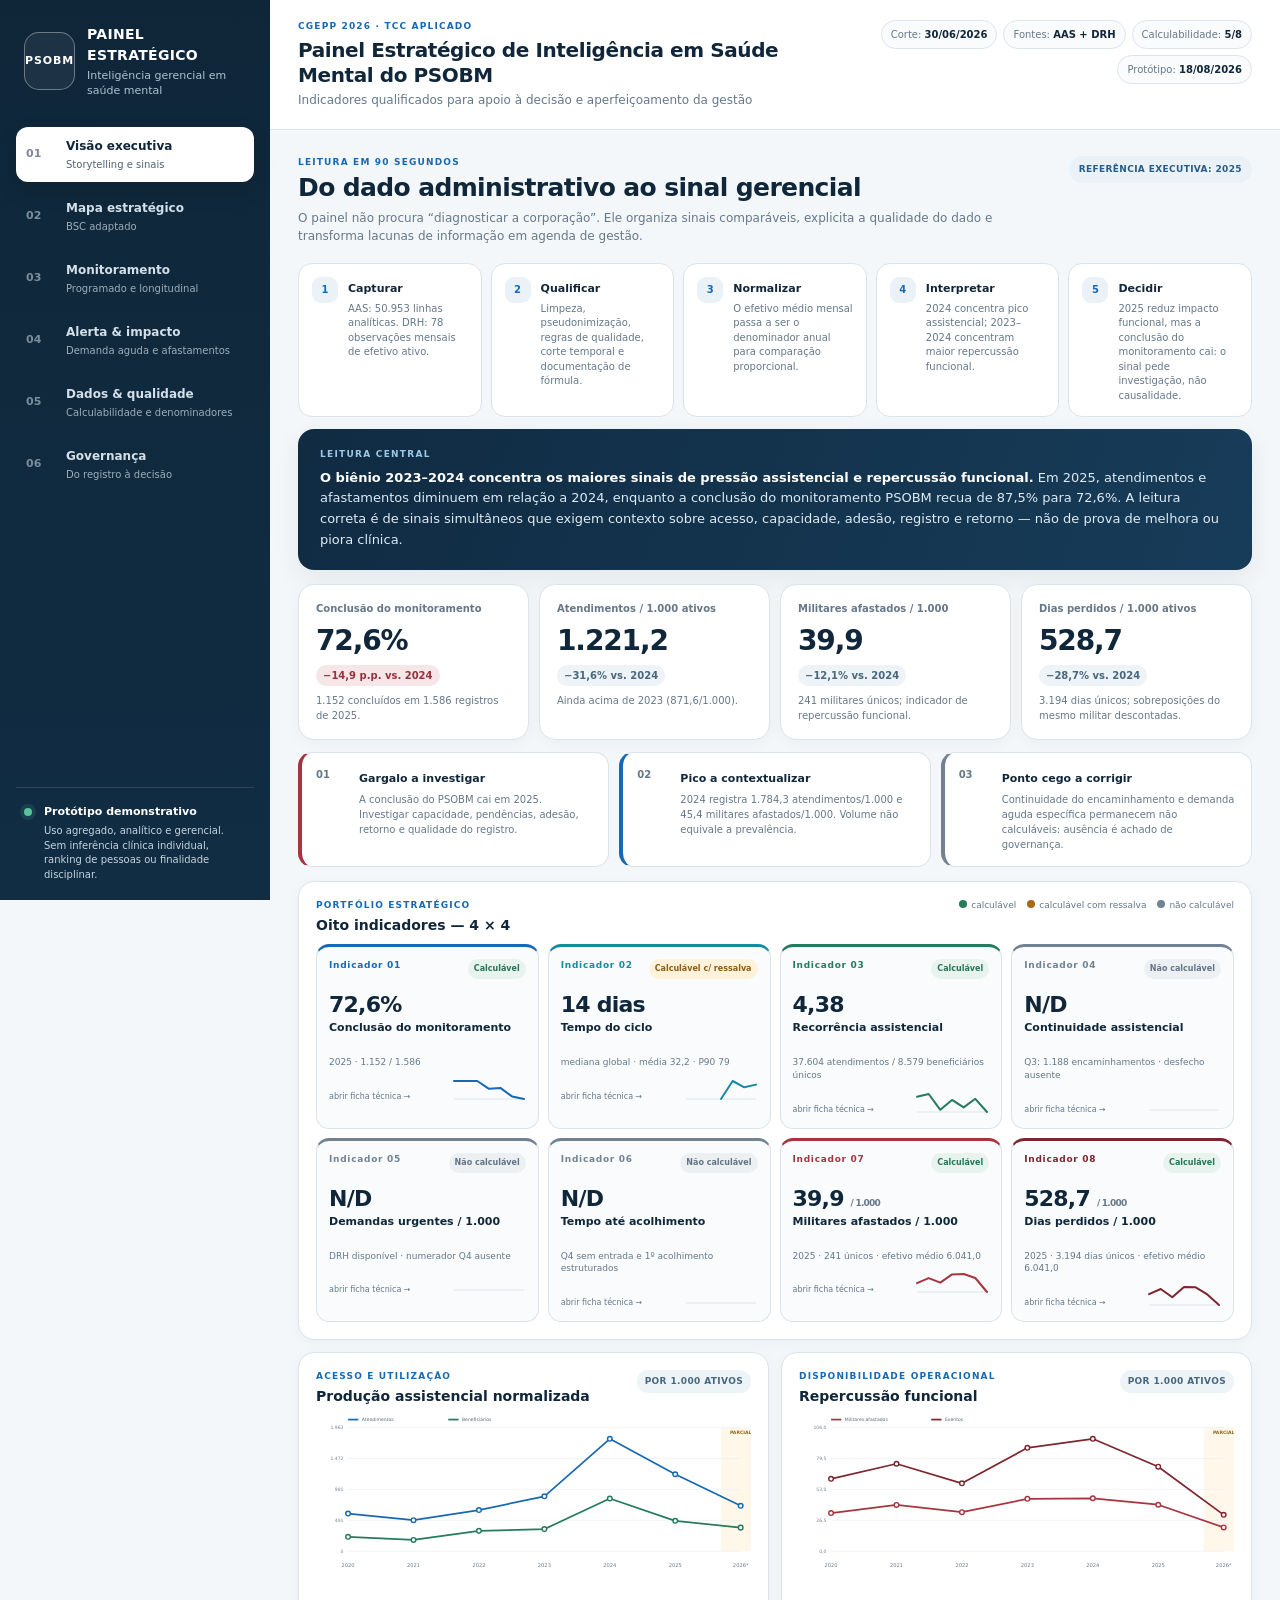
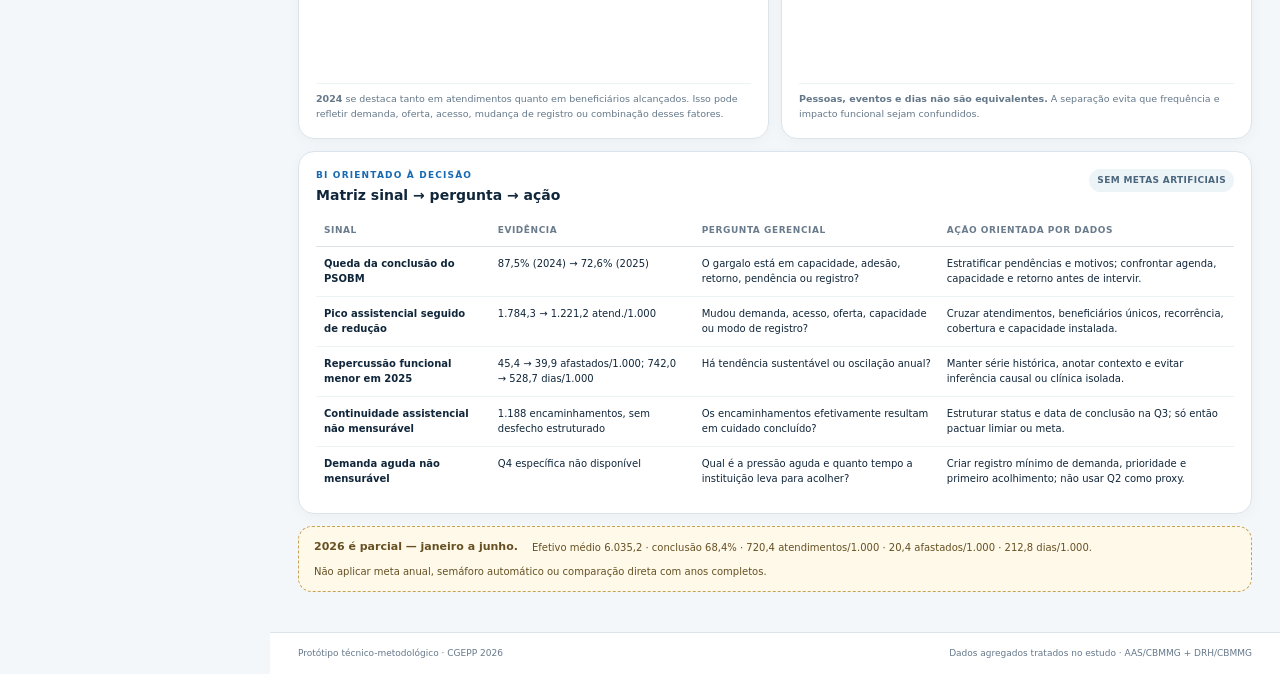
==== commit a7b79180: "Corrige nomenclatura KPI para Indicador na interface" ====
--- a/index.html
+++ b/index.html
@@ -72,17 +72,17 @@
         </section>
 
         <section id="bsc" class="view" aria-labelledby="titulo-bsc">
-          <div class="section-head"><div><p class="eyebrow">Arquitetura de estratégia</p><h2 id="titulo-bsc">Mapa estratégico — BSC adaptado ao PSOBM</h2><p>O BSC é usado aqui como lógica de encadeamento gerencial, não como novo conjunto de indicadores. Os oito KPIs permanecem os mesmos; as perspectivas organizam como eles sustentam decisão e melhoria.</p></div><span class="pill">4 perspectivas · 8 KPIs</span></div>
+          <div class="section-head"><div><p class="eyebrow">Arquitetura de estratégia</p><h2 id="titulo-bsc">Mapa estratégico — BSC adaptado ao PSOBM</h2><p>O BSC é usado aqui como lógica de encadeamento gerencial, não como novo conjunto de indicadores. Os oito indicadores permanecem os mesmos; as perspectivas organizam como eles sustentam decisão e melhoria.</p></div><span class="pill">4 perspectivas · 8 indicadores</span></div>
           <div class="strategy-map">
-            <article class="perspective p4"><header><span>04</span><div><b>Resultado institucional</b><small>Disponibilidade e repercussão funcional</small></div></header><p>Compreender a carga funcional agregada e acompanhar sua trajetória sem converter afastamento em julgamento individual.</p><div class="kpi-tags"><button data-open-kpi="k7">KPI 07</button><button data-open-kpi="k8">KPI 08</button></div></article>
+            <article class="perspective p4"><header><span>04</span><div><b>Resultado institucional</b><small>Disponibilidade e repercussão funcional</small></div></header><p>Compreender a carga funcional agregada e acompanhar sua trajetória sem converter afastamento em julgamento individual.</p><div class="kpi-tags"><button data-open-kpi="k7">Indicador 07</button><button data-open-kpi="k8">Indicador 08</button></div></article>
             <div class="map-arrow" aria-hidden="true">↑</div>
-            <article class="perspective p3"><header><span>03</span><div><b>Acesso e cuidado</b><small>Utilização, continuidade e resposta</small></div></header><p>Qualificar utilização da assistência, acesso efetivo ao encaminhamento e capacidade de resposta a demandas agudas.</p><div class="kpi-tags"><button data-open-kpi="k3">KPI 03</button><button data-open-kpi="k4">KPI 04</button><button data-open-kpi="k5">KPI 05</button><button data-open-kpi="k6">KPI 06</button></div></article>
+            <article class="perspective p3"><header><span>03</span><div><b>Acesso e cuidado</b><small>Utilização, continuidade e resposta</small></div></header><p>Qualificar utilização da assistência, acesso efetivo ao encaminhamento e capacidade de resposta a demandas agudas.</p><div class="kpi-tags"><button data-open-kpi="k3">Indicador 03</button><button data-open-kpi="k4">Indicador 04</button><button data-open-kpi="k5">Indicador 05</button><button data-open-kpi="k6">Indicador 06</button></div></article>
             <div class="map-arrow" aria-hidden="true">↑</div>
-            <article class="perspective p2"><header><span>02</span><div><b>Processos internos</b><small>Execução e tempestividade do monitoramento</small></div></header><p>Acompanhar capacidade de conclusão, filas e tempo do ciclo para identificar gargalos do processo programado.</p><div class="kpi-tags"><button data-open-kpi="k1">KPI 01</button><button data-open-kpi="k2">KPI 02</button></div></article>
+            <article class="perspective p2"><header><span>02</span><div><b>Processos internos</b><small>Execução e tempestividade do monitoramento</small></div></header><p>Acompanhar capacidade de conclusão, filas e tempo do ciclo para identificar gargalos do processo programado.</p><div class="kpi-tags"><button data-open-kpi="k1">Indicador 01</button><button data-open-kpi="k2">Indicador 02</button></div></article>
             <div class="map-arrow" aria-hidden="true">↑</div>
             <article class="perspective p1"><header><span>01</span><div><b>Aprendizado & governança de dados</b><small>Base habilitadora</small></div></header><p>Padronizar registros, integrar AAS–DRH, versionar fórmulas e transformar lacunas em requisitos de melhoria informacional.</p><div class="governance-metrics"><span><b>62,5%</b> calculabilidade atual</span><span><b>78/78</b> meses de denominador</span><span><b>3</b> lacunas críticas</span></div></article>
           </div>
-          <div class="panel"><div class="panel-head"><div><p class="eyebrow">Alinhamento</p><h3>Perspectiva → objetivo → evidência → decisão</h3></div></div><div class="table-wrap"><table><thead><tr><th>Perspectiva</th><th>Objetivo gerencial</th><th>Evidência acompanhada</th><th>Pergunta de decisão</th></tr></thead><tbody><tr><td>Resultado institucional</td><td>Monitorar repercussão funcional agregada</td><td>KPI 07 e KPI 08</td><td>A carga funcional está mudando de modo consistente ou oscilando?</td></tr><tr><td>Acesso e cuidado</td><td>Qualificar utilização, continuidade e resposta</td><td>KPI 03–06</td><td>A rede está acessível, contínua e tempestiva?</td></tr><tr><td>Processos internos</td><td>Executar o monitoramento com consistência</td><td>KPI 01 e KPI 02</td><td>Onde estão fila, atraso, pendência ou perda de seguimento?</td></tr><tr><td>Aprendizado & governança</td><td>Aumentar confiabilidade e calculabilidade</td><td>5/8 calculáveis; completude Q3/Q4</td><td>Quais campos precisam existir para responder às perguntas da gestão?</td></tr></tbody></table></div></div>
+          <div class="panel"><div class="panel-head"><div><p class="eyebrow">Alinhamento</p><h3>Perspectiva → objetivo → evidência → decisão</h3></div></div><div class="table-wrap"><table><thead><tr><th>Perspectiva</th><th>Objetivo gerencial</th><th>Evidência acompanhada</th><th>Pergunta de decisão</th></tr></thead><tbody><tr><td>Resultado institucional</td><td>Monitorar repercussão funcional agregada</td><td>Indicador 07 e Indicador 08</td><td>A carga funcional está mudando de modo consistente ou oscilando?</td></tr><tr><td>Acesso e cuidado</td><td>Qualificar utilização, continuidade e resposta</td><td>Indicadores 03–06</td><td>A rede está acessível, contínua e tempestiva?</td></tr><tr><td>Processos internos</td><td>Executar o monitoramento com consistência</td><td>Indicador 01 e Indicador 02</td><td>Onde estão fila, atraso, pendência ou perda de seguimento?</td></tr><tr><td>Aprendizado & governança</td><td>Aumentar confiabilidade e calculabilidade</td><td>5/8 calculáveis; completude Q3/Q4</td><td>Quais campos precisam existir para responder às perguntas da gestão?</td></tr></tbody></table></div></div>
           <div class="principle-strip"><div><b>Não é score de pessoas</b><span>BSC organiza objetivos institucionais, não desempenho individual.</span></div><div><b>Não inventa metas</b><span>Limiares só devem surgir após validação histórica e pactuação institucional.</span></div><div><b>Não confunde correlação com causa</b><span>O painel sinaliza onde investigar; não explica sozinho por que ocorreu.</span></div></div>
         </section>
 
@@ -94,7 +94,7 @@
             <article class="panel"><div class="panel-head"><div><h3>Tempo do ciclo</h3><p>mediana e P90, 2023–2026*</p></div></div><div class="metric-trio"><div><small>Mediana global</small><b>14 dias</b></div><div><small>Média global</small><b>32,2 dias</b></div><div><small>P90 global</small><b>79 dias</b></div></div><div id="chartCycle" class="chart"></div></article>
           </div>
           <div class="grid two">
-            <article class="panel"><div class="panel-head"><div><h3>Atendimentos e beneficiários</h3><p>produção normalizada pelo efetivo</p></div></div><div id="chartAssistance" class="chart"></div><p class="chart-note">Métricas normalizadas de produção apoiam contexto, mas não substituem os oito KPIs estratégicos.</p></article>
+            <article class="panel"><div class="panel-head"><div><h3>Atendimentos e beneficiários</h3><p>produção normalizada pelo efetivo</p></div></div><div id="chartAssistance" class="chart"></div><p class="chart-note">Métricas normalizadas de produção apoiam contexto, mas não substituem os oito indicadores estratégicos.</p></article>
             <article class="panel"><div class="panel-head"><div><h3>Encaminhamentos registrados</h3><p>Q3 · volume disponível, desfecho ausente</p></div><span class="micro-badge warn">N/D para continuidade</span></div><div id="chartReferrals" class="chart"></div><p class="chart-note gap"><b>1.188 encaminhamentos podem ser contados.</b> Sem situação e data de conclusão, não é possível dizer quantos produziram continuidade assistencial concluída.</p></article>
           </div>
         </section>
@@ -108,7 +108,7 @@
           </div>
           <div class="grid two">
             <article class="panel"><div class="panel-head"><div><h3>Eventos de afastamento</h3><p>métrica auxiliar por 1.000 ativos</p></div></div><div id="chartEvents" class="chart"></div><p class="chart-note">O pico de eventos ocorre em 2024 (96,4/1.000). Eventos não devem ser usados como substituto de militares únicos ou dias perdidos.</p></article>
-            <article class="panel q4-panel"><div class="panel-head"><div><h3>Q4 — o ponto cego da resposta aguda</h3><p>o que ainda não é mensurável</p></div><span class="micro-badge no">base não disponível</span></div><div class="q4-grid"><div><b>KPI 05</b><span>Demandas psicológicas urgentes / 1.000</span><strong>N/D</strong><p>O denominador DRH existe; falta o numerador específico da Q4.</p></div><div><b>KPI 06</b><span>Tempo até primeiro acolhimento</span><strong>N/D</strong><p>Faltam marcos estruturados de entrada e de primeiro acolhimento.</p></div></div><div class="minimum-data"><b>Registro mínimo futuro</b><span>data/hora da demanda</span><span>tipo/prioridade</span><span>data/hora do 1º acolhimento</span><span>desfecho inicial</span></div><p class="chart-note gap"><b>Regra:</b> a classificação “urgente” existente na Q2 é apenas métrica assistencial auxiliar e não pode ser usada como proxy da Q4.</p></article>
+            <article class="panel q4-panel"><div class="panel-head"><div><h3>Q4 — o ponto cego da resposta aguda</h3><p>o que ainda não é mensurável</p></div><span class="micro-badge no">base não disponível</span></div><div class="q4-grid"><div><b>Indicador 05</b><span>Demandas psicológicas urgentes / 1.000</span><strong>N/D</strong><p>O denominador DRH existe; falta o numerador específico da Q4.</p></div><div><b>Indicador 06</b><span>Tempo até primeiro acolhimento</span><strong>N/D</strong><p>Faltam marcos estruturados de entrada e de primeiro acolhimento.</p></div></div><div class="minimum-data"><b>Registro mínimo futuro</b><span>data/hora da demanda</span><span>tipo/prioridade</span><span>data/hora do 1º acolhimento</span><span>desfecho inicial</span></div><p class="chart-note gap"><b>Regra:</b> a classificação “urgente” existente na Q2 é apenas métrica assistencial auxiliar e não pode ser usada como proxy da Q4.</p></article>
           </div>
         </section>
 
@@ -123,14 +123,14 @@
             <article class="panel"><div class="panel-head"><div><h3>Denominador populacional da DRH</h3><p>média anual e intervalo mensal mínimo–máximo</p></div></div><div id="chartDenominator" class="chart tall"></div><p class="chart-note"><b>Regra metodológica:</b> taxa anual = numerador anual ÷ média aritmética dos efetivos mensais do mesmo ano × 1.000. Em 2026, seis meses compõem a média parcial.</p></article>
             <article class="panel"><div class="panel-head"><div><h3>Inventário das fontes</h3><p>cobertura e uso analítico</p></div></div><div class="source-list"><div><span>Q1</span><b>Monitoramento</b><strong>9.307</strong><small>ciclos/registros · 2020–jun/2026</small></div><div><span>Q2</span><b>Atendimentos</b><strong>37.604</strong><small>atendimentos válidos · 2020–jun/2026</small></div><div><span>Q3</span><b>Encaminhamentos</b><strong>1.188</strong><small>desfecho ausente · 2023–jun/2026</small></div><div><span>Q4</span><b>Demanda aguda</b><strong>N/D</strong><small>base específica não disponível</small></div><div><span>Q5</span><b>Afastamentos</b><strong>2.854</strong><small>eventos · 2020–jun/2026</small></div><div><span>DRH</span><b>Efetivo ativo</b><strong>78</strong><small>snapshots mensais · 2020–jun/2026</small></div></div></article>
           </div>
-          <div class="panel"><div class="panel-head"><div><h3>Matriz de calculabilidade dos oito indicadores</h3><p>resultado empírico, restrição e regra de publicação</p></div></div><div class="table-wrap"><table class="calc-table"><thead><tr><th>KPI</th><th>Resultado atual</th><th>Situação</th><th>Restrição / uso</th></tr></thead><tbody id="calcRows"></tbody></table></div></div>
+          <div class="panel"><div class="panel-head"><div><h3>Matriz de calculabilidade dos oito indicadores</h3><p>resultado empírico, restrição e regra de publicação</p></div></div><div class="table-wrap"><table class="calc-table"><thead><tr><th>Indicador</th><th>Resultado atual</th><th>Situação</th><th>Restrição / uso</th></tr></thead><tbody id="calcRows"></tbody></table></div></div>
           <div class="quality-rules"><article><b>1. Ausente ≠ zero</b><p>Campo ou base inexistente permanece N/D.</p></article><article><b>2. 2026 ≠ ano completo</b><p>Janeiro–junho recebe marca visual própria.</p></article><article><b>3. Fórmula versionada</b><p>Mudança conceitual exige nova versão e nota de comparabilidade.</p></article><article><b>4. Denominador contextualizado</b><p>Alterações abruptas do efetivo devem receber anotação administrativa.</p></article><article><b>5. Sem causalidade automática</b><p>O painel aponta sinais; investigação contextual explica.</p></article></div>
         </section>
 
         <section id="governanca" class="view" aria-labelledby="titulo-governanca">
           <div class="section-head"><div><p class="eyebrow">Arquitetura de informação</p><h2 id="titulo-governanca">Governança: do registro à decisão</h2><p>A utilidade do painel depende menos do desenho gráfico e mais da cadeia de custódia, qualidade, integração, documentação e responsabilização.</p></div><span class="pill">AAS ↔ DRH</span></div>
           <div class="pipeline" aria-label="Fluxo de governança do dado"><article><span>01</span><b>Fontes</b><p>Q1–Q5 AAS + efetivo consolidado DRH.</p></article><i>→</i><article><span>02</span><b>Curadoria</b><p>Corte, limpeza, tipagem, duplicidades e minimização.</p></article><i>→</i><article><span>03</span><b>Qualidade</b><p>Completude, consistência, semântica e cobertura temporal.</p></article><i>→</i><article><span>04</span><b>Indicadores</b><p>Fórmula, denominador, polaridade, periodicidade e versão.</p></article><i>→</i><article><span>05</span><b>Inteligência</b><p>Série, contexto, storytelling, pergunta e decisão.</p></article></div>
-          <div class="grid two"><article class="panel"><div class="panel-head"><div><h3>Contrato mínimo do indicador</h3><p>o que cada ficha precisa declarar</p></div></div><div class="contract-grid"><span>definição</span><span>finalidade gerencial</span><span>fórmula</span><span>fonte</span><span>unidade</span><span>polaridade</span><span>periodicidade</span><span>denominador</span><span>completude</span><span>estabilidade semântica</span><span>limitação</span><span>versão/data</span></div></article><article class="panel"><div class="panel-head"><div><h3>Agenda de maturidade informacional</h3><p>três bloqueios, duas entregas de dados</p></div></div><ol class="maturity-list"><li><span>Q3</span><div><b>Registrar situação do encaminhamento</b><p>Status padronizado + data de conclusão para tornar KPI 04 calculável.</p></div></li><li><span>Q4</span><div><b>Estruturar demanda aguda</b><p>Entrada, prioridade e primeiro acolhimento para habilitar KPI 05 e KPI 06.</p></div></li><li><span>DRH</span><div><b>Automatizar denominador consolidado</b><p>Fornecimento periódico, agregado e documentado do efetivo de referência.</p></div></li><li><span>AAS</span><div><b>Versionar dicionário e regras</b><p>Manter significado, cobertura, alterações de processo e qualidade rastreáveis.</p></div></li></ol></article></div>
+          <div class="grid two"><article class="panel"><div class="panel-head"><div><h3>Contrato mínimo do indicador</h3><p>o que cada ficha precisa declarar</p></div></div><div class="contract-grid"><span>definição</span><span>finalidade gerencial</span><span>fórmula</span><span>fonte</span><span>unidade</span><span>polaridade</span><span>periodicidade</span><span>denominador</span><span>completude</span><span>estabilidade semântica</span><span>limitação</span><span>versão/data</span></div></article><article class="panel"><div class="panel-head"><div><h3>Agenda de maturidade informacional</h3><p>três bloqueios, duas entregas de dados</p></div></div><ol class="maturity-list"><li><span>Q3</span><div><b>Registrar situação do encaminhamento</b><p>Status padronizado + data de conclusão para tornar o Indicador 04 calculável.</p></div></li><li><span>Q4</span><div><b>Estruturar demanda aguda</b><p>Entrada, prioridade e primeiro acolhimento para habilitar os Indicadores 05 e 06.</p></div></li><li><span>DRH</span><div><b>Automatizar denominador consolidado</b><p>Fornecimento periódico, agregado e documentado do efetivo de referência.</p></div></li><li><span>AAS</span><div><b>Versionar dicionário e regras</b><p>Manter significado, cobertura, alterações de processo e qualidade rastreáveis.</p></div></li></ol></article></div>
           <div class="panel future-panel"><div><p class="eyebrow">Arquitetura futura</p><h3>Automação sem perder governança</h3><p>A implantação futura pode operar em fluxo somente leitura: fontes institucionais → extração agregada → validação → cálculo versionado → painel → registro de atualização. O drill-down deve chegar até períodos e categorias suficientemente agregadas, nunca até identificação nominal.</p></div><div class="future-stack"><span>fonte institucional</span><i>↓</i><span>ETL / qualidade</span><i>↓</i><span>camada analítica agregada</span><i>↓</i><span>indicadores versionados</span><i>↓</i><span>painel decisório</span></div></div>
           <div class="governance-banner"><b>Princípio de uso:</b> o dado deve ser suficiente para orientar a gestão e insuficiente para expor a pessoa.</div>
         </section>
@@ -141,5 +141,42 @@
   </div>
   <dialog id="kpiDialog" class="kpi-dialog"><form method="dialog"><button class="dialog-close" aria-label="Fechar ficha técnica">×</button></form><div id="dialogContent"></div></dialog>
   <script src="assets/dashboard.js"></script>
+  <script>
+    document.addEventListener("DOMContentLoaded", () => {
+      const normalizeIndicatorTerms = (text) => text
+        .replace(/\bKPIs\b/g, "indicadores")
+        .replace(/\bKPI\b/g, "Indicador");
+
+      const scrub = (root) => {
+        if (!root) return;
+        const walker = document.createTreeWalker(root, NodeFilter.SHOW_TEXT, {
+          acceptNode(node) {
+            const parent = node.parentElement;
+            if (!parent || ["SCRIPT", "STYLE", "NOSCRIPT"].includes(parent.tagName)) return NodeFilter.FILTER_REJECT;
+            return /\bKPI(?:s)?\b/.test(node.nodeValue || "") ? NodeFilter.FILTER_ACCEPT : NodeFilter.FILTER_REJECT;
+          }
+        });
+        const nodes = [];
+        while (walker.nextNode()) nodes.push(walker.currentNode);
+        nodes.forEach(node => { node.nodeValue = normalizeIndicatorTerms(node.nodeValue); });
+
+        const elements = root.nodeType === Node.ELEMENT_NODE ? [root, ...root.querySelectorAll("*")] : [...root.querySelectorAll("*")];
+        elements.forEach(el => ["aria-label", "title"].forEach(attr => {
+          if (el.hasAttribute?.(attr)) el.setAttribute(attr, normalizeIndicatorTerms(el.getAttribute(attr)));
+        }));
+      };
+
+      scrub(document.body);
+      new MutationObserver(mutations => {
+        mutations.forEach(mutation => mutation.addedNodes.forEach(node => {
+          if (node.nodeType === Node.TEXT_NODE) {
+            if (/\bKPI(?:s)?\b/.test(node.nodeValue || "")) node.nodeValue = normalizeIndicatorTerms(node.nodeValue);
+          } else if (node.nodeType === Node.ELEMENT_NODE) {
+            scrub(node);
+          }
+        }));
+      }).observe(document.body, { childList: true, subtree: true });
+    });
+  </script>
 </body>
 </html>
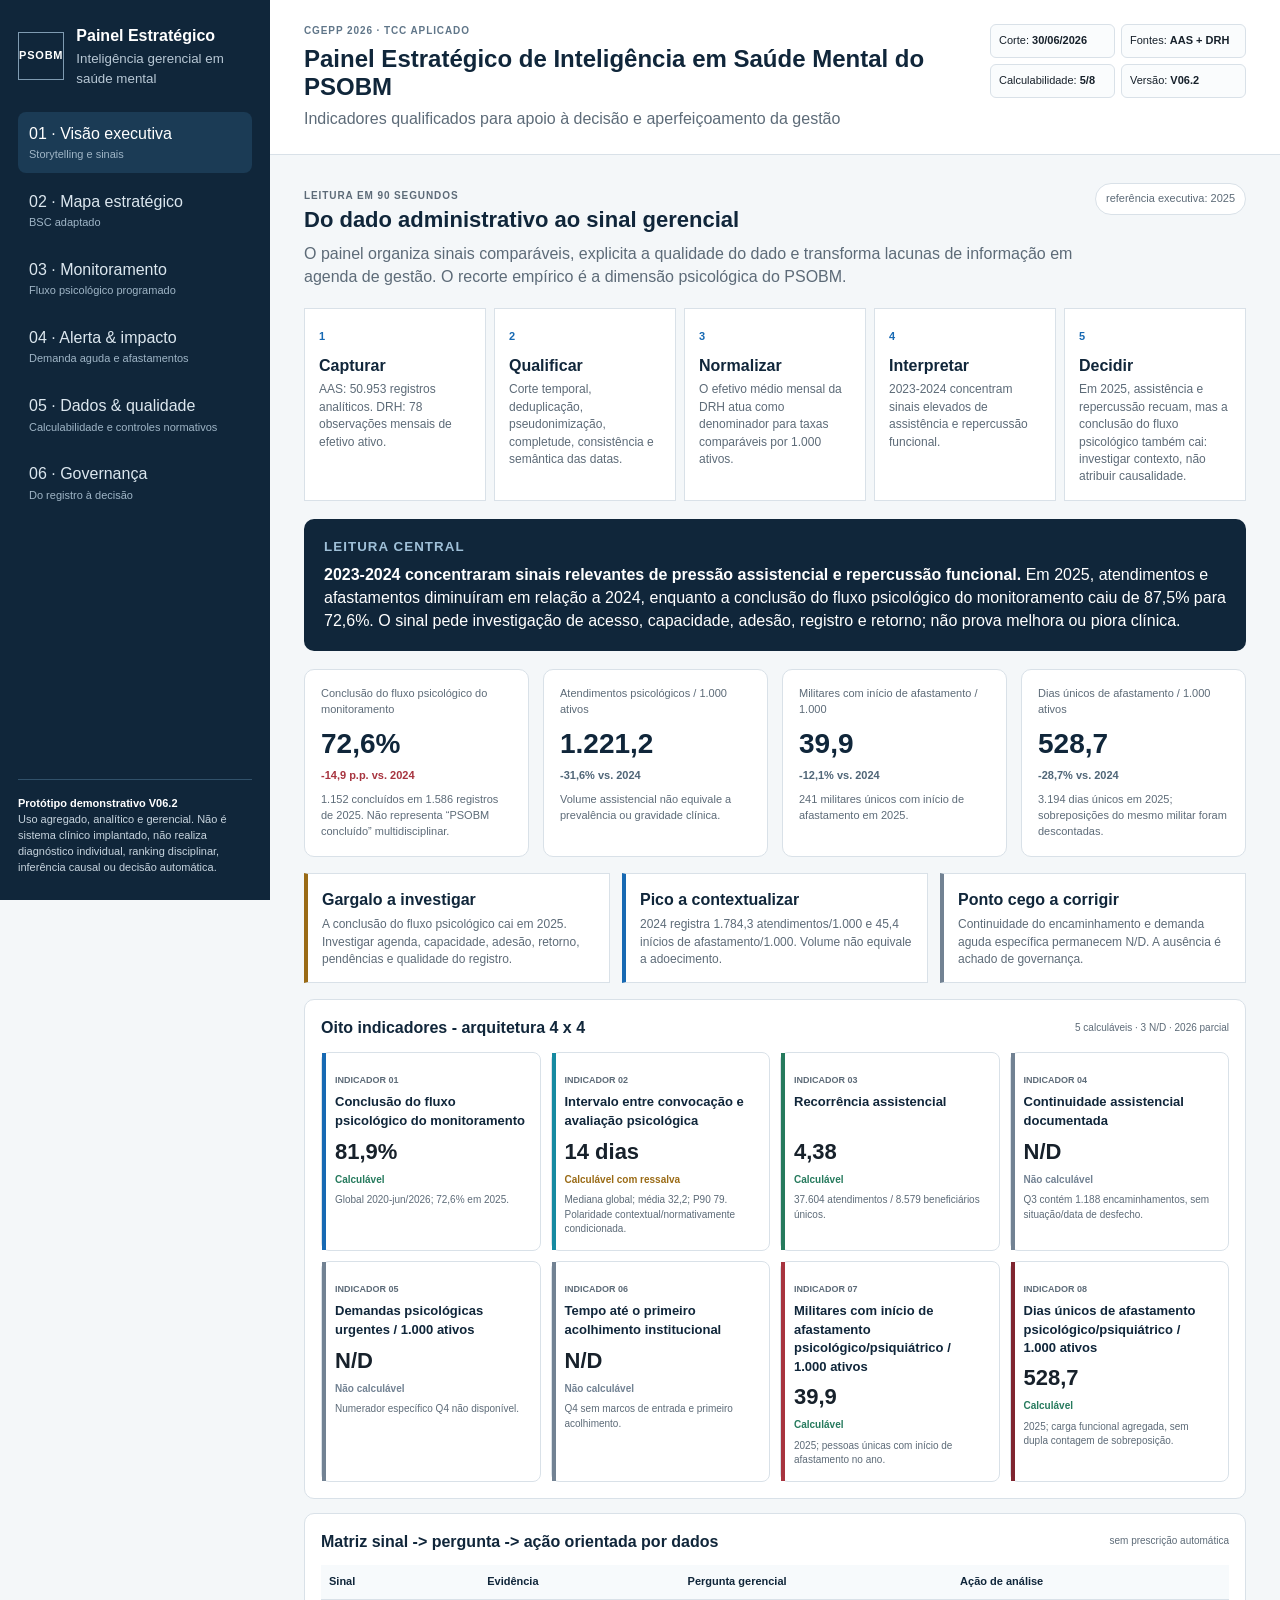
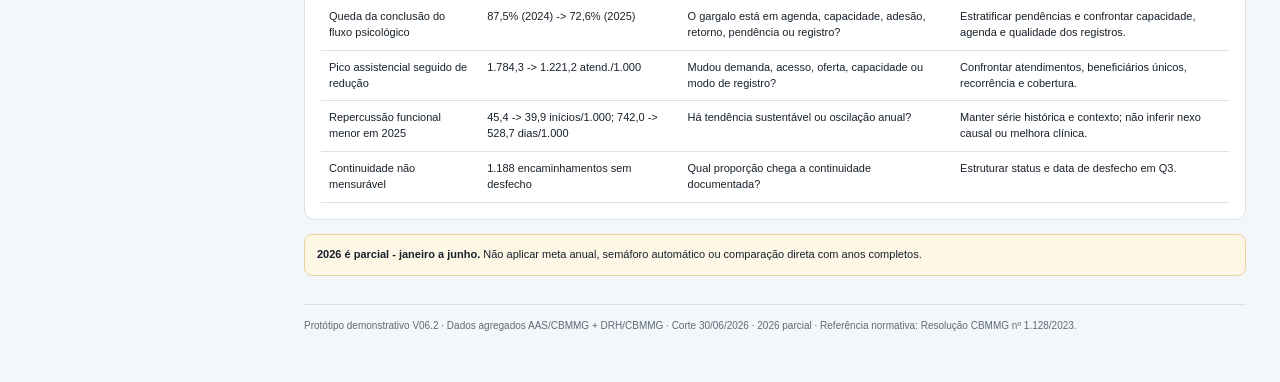
==== commit 2d9ae7d3: "Direciona página principal para painel V06.2" ====
--- a/index.html
+++ b/index.html
@@ -1,182 +1,2 @@
 <!doctype html>
-<html lang="pt-BR">
-<head>
-  <meta charset="utf-8" />
-  <meta name="viewport" content="width=device-width,initial-scale=1" />
-  <meta name="description" content="Protótipo demonstrativo do Painel Estratégico de Inteligência em Saúde Mental do PSOBM, com dados agregados AAS + DRH e oito indicadores qualificados para apoio à decisão." />
-  <meta name="theme-color" content="#10263a" />
-  <title>Painel Estratégico de Inteligência em Saúde Mental do PSOBM</title>
-  <link rel="stylesheet" href="assets/dashboard.css" />
-</head>
-<body>
-  <div class="app-shell">
-    <aside class="sidebar" aria-label="Navegação principal">
-      <div class="brand">
-        <div class="brand-mark" aria-hidden="true">PSOBM</div>
-        <div><strong>Painel Estratégico</strong><small>Inteligência gerencial em saúde mental</small></div>
-      </div>
-      <nav class="nav-list">
-        <button class="nav-item active" data-view="executivo" type="button"><span class="nav-index">01</span><span><b>Visão executiva</b><small>Storytelling e sinais</small></span></button>
-        <button class="nav-item" data-view="bsc" type="button"><span class="nav-index">02</span><span><b>Mapa estratégico</b><small>BSC adaptado</small></span></button>
-        <button class="nav-item" data-view="cronico" type="button"><span class="nav-index">03</span><span><b>Monitoramento</b><small>Programado e longitudinal</small></span></button>
-        <button class="nav-item" data-view="agudo" type="button"><span class="nav-index">04</span><span><b>Alerta & impacto</b><small>Demanda aguda e afastamentos</small></span></button>
-        <button class="nav-item" data-view="qualidade" type="button"><span class="nav-index">05</span><span><b>Dados & qualidade</b><small>Calculabilidade e denominadores</small></span></button>
-        <button class="nav-item" data-view="governanca" type="button"><span class="nav-index">06</span><span><b>Governança</b><small>Do registro à decisão</small></span></button>
-      </nav>
-      <div class="sidebar-foot"><span class="status-dot" aria-hidden="true"></span><div><b>Protótipo demonstrativo</b><small>Uso agregado, analítico e gerencial. Sem inferência clínica individual, ranking de pessoas ou finalidade disciplinar.</small></div></div>
-    </aside>
-
-    <main class="main">
-      <header class="topbar">
-        <div><p class="eyebrow">CGEPP 2026 · TCC aplicado</p><h1>Painel Estratégico de Inteligência em Saúde Mental do PSOBM</h1><p class="subtitle">Indicadores qualificados para apoio à decisão e aperfeiçoamento da gestão</p></div>
-        <div class="header-meta" aria-label="Metadados do painel"><span>Corte: <b>30/06/2026</b></span><span>Fontes: <b>AAS + DRH</b></span><span>Calculabilidade: <b>5/8</b></span><span>Protótipo: <b>18/08/2026</b></span></div>
-      </header>
-
-      <div class="content">
-        <section id="executivo" class="view active" aria-labelledby="titulo-executivo">
-          <div class="section-head"><div><p class="eyebrow">Leitura em 90 segundos</p><h2 id="titulo-executivo">Do dado administrativo ao sinal gerencial</h2><p>O painel não procura “diagnosticar a corporação”. Ele organiza sinais comparáveis, explicita a qualidade do dado e transforma lacunas de informação em agenda de gestão.</p></div><span class="pill">referência executiva: 2025</span></div>
-
-          <div class="story-rail" aria-label="Storytelling analítico">
-            <article><span>1</span><div><b>Capturar</b><p>AAS: 50.953 linhas analíticas. DRH: 78 observações mensais de efetivo ativo.</p></div></article>
-            <article><span>2</span><div><b>Qualificar</b><p>Limpeza, pseudonimização, regras de qualidade, corte temporal e documentação de fórmula.</p></div></article>
-            <article><span>3</span><div><b>Normalizar</b><p>O efetivo médio mensal passa a ser o denominador anual para comparação proporcional.</p></div></article>
-            <article><span>4</span><div><b>Interpretar</b><p>2024 concentra pico assistencial; 2023–2024 concentram maior repercussão funcional.</p></div></article>
-            <article><span>5</span><div><b>Decidir</b><p>2025 reduz impacto funcional, mas a conclusão do monitoramento cai: o sinal pede investigação, não causalidade.</p></div></article>
-          </div>
-
-          <div class="story-callout"><div class="story-kicker">Leitura central</div><p><strong>O biênio 2023–2024 concentra os maiores sinais de pressão assistencial e repercussão funcional.</strong> Em 2025, atendimentos e afastamentos diminuem em relação a 2024, enquanto a conclusão do monitoramento PSOBM recua de 87,5% para 72,6%. A leitura correta é de sinais simultâneos que exigem contexto sobre acesso, capacidade, adesão, registro e retorno — não de prova de melhora ou piora clínica.</p></div>
-
-          <div class="headline-grid" aria-label="Indicadores executivos de 2025">
-            <article class="headline-card"><div class="headline-label">Conclusão do monitoramento</div><div class="headline-value">72,6%</div><div class="headline-delta down">−14,9 p.p. vs. 2024</div><p>1.152 concluídos em 1.586 registros de 2025.</p></article>
-            <article class="headline-card"><div class="headline-label">Atendimentos / 1.000 ativos</div><div class="headline-value">1.221,2</div><div class="headline-delta neutral">−31,6% vs. 2024</div><p>Ainda acima de 2023 (871,6/1.000).</p></article>
-            <article class="headline-card"><div class="headline-label">Militares afastados / 1.000</div><div class="headline-value">39,9</div><div class="headline-delta neutral">−12,1% vs. 2024</div><p>241 militares únicos; indicador de repercussão funcional.</p></article>
-            <article class="headline-card"><div class="headline-label">Dias perdidos / 1.000 ativos</div><div class="headline-value">528,7</div><div class="headline-delta neutral">−28,7% vs. 2024</div><p>3.194 dias únicos; sobreposições do mesmo militar descontadas.</p></article>
-          </div>
-
-          <div class="signal-grid">
-            <article class="signal-card attention"><span class="signal-number">01</span><div><b>Gargalo a investigar</b><p>A conclusão do PSOBM cai em 2025. Investigar capacidade, pendências, adesão, retorno e qualidade do registro.</p></div></article>
-            <article class="signal-card"><span class="signal-number">02</span><div><b>Pico a contextualizar</b><p>2024 registra 1.784,3 atendimentos/1.000 e 45,4 militares afastados/1.000. Volume não equivale a prevalência.</p></div></article>
-            <article class="signal-card data-gap"><span class="signal-number">03</span><div><b>Ponto cego a corrigir</b><p>Continuidade do encaminhamento e demanda aguda específica permanecem não calculáveis: ausência é achado de governança.</p></div></article>
-          </div>
-
-          <div class="panel"><div class="panel-head"><div><p class="eyebrow">Portfólio estratégico</p><h3>Oito indicadores — 4 × 4</h3></div><div class="legend-inline"><span><i class="dot ok"></i>calculável</span><span><i class="dot warn"></i>calculável com ressalva</span><span><i class="dot no"></i>não calculável</span></div></div><div id="indicatorGrid" class="indicator-grid"></div></div>
-
-          <div class="grid two">
-            <article class="panel"><div class="panel-head"><div><p class="eyebrow">Acesso e utilização</p><h3>Produção assistencial normalizada</h3></div><span class="micro-badge">por 1.000 ativos</span></div><div id="chartAssistanceExecutive" class="chart" role="img" aria-label="Série anual de atendimentos e beneficiários por mil militares ativos"></div><p class="chart-note"><b>2024</b> se destaca tanto em atendimentos quanto em beneficiários alcançados. Isso pode refletir demanda, oferta, acesso, mudança de registro ou combinação desses fatores.</p></article>
-            <article class="panel"><div class="panel-head"><div><p class="eyebrow">Disponibilidade operacional</p><h3>Repercussão funcional</h3></div><span class="micro-badge">por 1.000 ativos</span></div><div id="chartImpactExecutive" class="chart" role="img" aria-label="Série anual de militares afastados e eventos por mil militares ativos"></div><p class="chart-note"><b>Pessoas, eventos e dias não são equivalentes.</b> A separação evita que frequência e impacto funcional sejam confundidos.</p></article>
-          </div>
-
-          <div class="panel"><div class="panel-head"><div><p class="eyebrow">BI orientado à decisão</p><h3>Matriz sinal → pergunta → ação</h3></div><span class="micro-badge">sem metas artificiais</span></div><div class="table-wrap"><table class="decision-table"><thead><tr><th>Sinal</th><th>Evidência</th><th>Pergunta gerencial</th><th>Ação orientada por dados</th></tr></thead><tbody id="decisionRows"></tbody></table></div></div>
-
-          <div class="partial-banner"><strong>2026 é parcial — janeiro a junho.</strong><span>Efetivo médio 6.035,2 · conclusão 68,4% · 720,4 atendimentos/1.000 · 20,4 afastados/1.000 · 212,8 dias/1.000.</span><span>Não aplicar meta anual, semáforo automático ou comparação direta com anos completos.</span></div>
-        </section>
-
-        <section id="bsc" class="view" aria-labelledby="titulo-bsc">
-          <div class="section-head"><div><p class="eyebrow">Arquitetura de estratégia</p><h2 id="titulo-bsc">Mapa estratégico — BSC adaptado ao PSOBM</h2><p>O BSC é usado aqui como lógica de encadeamento gerencial, não como novo conjunto de indicadores. Os oito indicadores permanecem os mesmos; as perspectivas organizam como eles sustentam decisão e melhoria.</p></div><span class="pill">4 perspectivas · 8 indicadores</span></div>
-          <div class="strategy-map">
-            <article class="perspective p4"><header><span>04</span><div><b>Resultado institucional</b><small>Disponibilidade e repercussão funcional</small></div></header><p>Compreender a carga funcional agregada e acompanhar sua trajetória sem converter afastamento em julgamento individual.</p><div class="kpi-tags"><button data-open-kpi="k7">Indicador 07</button><button data-open-kpi="k8">Indicador 08</button></div></article>
-            <div class="map-arrow" aria-hidden="true">↑</div>
-            <article class="perspective p3"><header><span>03</span><div><b>Acesso e cuidado</b><small>Utilização, continuidade e resposta</small></div></header><p>Qualificar utilização da assistência, acesso efetivo ao encaminhamento e capacidade de resposta a demandas agudas.</p><div class="kpi-tags"><button data-open-kpi="k3">Indicador 03</button><button data-open-kpi="k4">Indicador 04</button><button data-open-kpi="k5">Indicador 05</button><button data-open-kpi="k6">Indicador 06</button></div></article>
-            <div class="map-arrow" aria-hidden="true">↑</div>
-            <article class="perspective p2"><header><span>02</span><div><b>Processos internos</b><small>Execução e tempestividade do monitoramento</small></div></header><p>Acompanhar capacidade de conclusão, filas e tempo do ciclo para identificar gargalos do processo programado.</p><div class="kpi-tags"><button data-open-kpi="k1">Indicador 01</button><button data-open-kpi="k2">Indicador 02</button></div></article>
-            <div class="map-arrow" aria-hidden="true">↑</div>
-            <article class="perspective p1"><header><span>01</span><div><b>Aprendizado & governança de dados</b><small>Base habilitadora</small></div></header><p>Padronizar registros, integrar AAS–DRH, versionar fórmulas e transformar lacunas em requisitos de melhoria informacional.</p><div class="governance-metrics"><span><b>62,5%</b> calculabilidade atual</span><span><b>78/78</b> meses de denominador</span><span><b>3</b> lacunas críticas</span></div></article>
-          </div>
-          <div class="panel"><div class="panel-head"><div><p class="eyebrow">Alinhamento</p><h3>Perspectiva → objetivo → evidência → decisão</h3></div></div><div class="table-wrap"><table><thead><tr><th>Perspectiva</th><th>Objetivo gerencial</th><th>Evidência acompanhada</th><th>Pergunta de decisão</th></tr></thead><tbody><tr><td>Resultado institucional</td><td>Monitorar repercussão funcional agregada</td><td>Indicador 07 e Indicador 08</td><td>A carga funcional está mudando de modo consistente ou oscilando?</td></tr><tr><td>Acesso e cuidado</td><td>Qualificar utilização, continuidade e resposta</td><td>Indicadores 03–06</td><td>A rede está acessível, contínua e tempestiva?</td></tr><tr><td>Processos internos</td><td>Executar o monitoramento com consistência</td><td>Indicador 01 e Indicador 02</td><td>Onde estão fila, atraso, pendência ou perda de seguimento?</td></tr><tr><td>Aprendizado & governança</td><td>Aumentar confiabilidade e calculabilidade</td><td>5/8 calculáveis; completude Q3/Q4</td><td>Quais campos precisam existir para responder às perguntas da gestão?</td></tr></tbody></table></div></div>
-          <div class="principle-strip"><div><b>Não é score de pessoas</b><span>BSC organiza objetivos institucionais, não desempenho individual.</span></div><div><b>Não inventa metas</b><span>Limiares só devem surgir após validação histórica e pactuação institucional.</span></div><div><b>Não confunde correlação com causa</b><span>O painel sinaliza onde investigar; não explica sozinho por que ocorreu.</span></div></div>
-        </section>
-
-        <section id="cronico" class="view" aria-labelledby="titulo-cronico">
-          <div class="section-head"><div><p class="eyebrow">Submódulo 1</p><h2 id="titulo-cronico">Monitoramento programado e longitudinal</h2><p>Quatro indicadores conectam execução do PSOBM, tempestividade, utilização assistencial e continuidade do cuidado.</p></div><span class="pill">4 indicadores</span></div>
-          <div id="chronicKpis" class="indicator-grid module-grid"></div>
-          <div class="grid two">
-            <article class="panel"><div class="panel-head"><div><h3>Conclusão do monitoramento</h3><p>percentual por ciclo/ano</p></div></div><div id="chartCompletion" class="chart"></div><p class="chart-note quality"><b>Nota de qualidade:</b> 2020–2022 apresentam concentração atípica de intervalos de zero dia. A comparação longitudinal deve privilegiar 2023–2025 enquanto a semântica histórica é auditada.</p></article>
-            <article class="panel"><div class="panel-head"><div><h3>Tempo do ciclo</h3><p>mediana e P90, 2023–2026*</p></div></div><div class="metric-trio"><div><small>Mediana global</small><b>14 dias</b></div><div><small>Média global</small><b>32,2 dias</b></div><div><small>P90 global</small><b>79 dias</b></div></div><div id="chartCycle" class="chart"></div></article>
-          </div>
-          <div class="grid two">
-            <article class="panel"><div class="panel-head"><div><h3>Atendimentos e beneficiários</h3><p>produção normalizada pelo efetivo</p></div></div><div id="chartAssistance" class="chart"></div><p class="chart-note">Métricas normalizadas de produção apoiam contexto, mas não substituem os oito indicadores estratégicos.</p></article>
-            <article class="panel"><div class="panel-head"><div><h3>Encaminhamentos registrados</h3><p>Q3 · volume disponível, desfecho ausente</p></div><span class="micro-badge warn">N/D para continuidade</span></div><div id="chartReferrals" class="chart"></div><p class="chart-note gap"><b>1.188 encaminhamentos podem ser contados.</b> Sem situação e data de conclusão, não é possível dizer quantos produziram continuidade assistencial concluída.</p></article>
-          </div>
-        </section>
-
-        <section id="agudo" class="view" aria-labelledby="titulo-agudo">
-          <div class="section-head"><div><p class="eyebrow">Submódulo 2</p><h2 id="titulo-agudo">Alerta, demanda aguda e repercussão funcional</h2><p>A DRH resolveu o denominador populacional dos afastamentos. A base específica da demanda aguda (Q4) continua sendo a principal lacuna do módulo.</p></div><span class="pill">4 indicadores</span></div>
-          <div id="acuteKpis" class="indicator-grid module-grid"></div>
-          <div class="grid two">
-            <article class="panel"><div class="panel-head"><div><h3>Militares afastados</h3><p>militares únicos por 1.000 ativos</p></div></div><div id="chartLeave" class="chart"></div><p class="chart-note">Nos anos completos, a taxa varia de 32,7/1.000 (2020) a 45,4/1.000 (2024). Não representa prevalência de transtorno.</p></article>
-            <article class="panel"><div class="panel-head"><div><h3>Dias perdidos</h3><p>dias únicos por 1.000 ativos</p></div></div><div id="chartDays" class="chart"></div><p class="chart-note">Maior carga em 2023: 750,5 dias/1.000, seguida de 742,0 em 2024.</p></article>
-          </div>
-          <div class="grid two">
-            <article class="panel"><div class="panel-head"><div><h3>Eventos de afastamento</h3><p>métrica auxiliar por 1.000 ativos</p></div></div><div id="chartEvents" class="chart"></div><p class="chart-note">O pico de eventos ocorre em 2024 (96,4/1.000). Eventos não devem ser usados como substituto de militares únicos ou dias perdidos.</p></article>
-            <article class="panel q4-panel"><div class="panel-head"><div><h3>Q4 — o ponto cego da resposta aguda</h3><p>o que ainda não é mensurável</p></div><span class="micro-badge no">base não disponível</span></div><div class="q4-grid"><div><b>Indicador 05</b><span>Demandas psicológicas urgentes / 1.000</span><strong>N/D</strong><p>O denominador DRH existe; falta o numerador específico da Q4.</p></div><div><b>Indicador 06</b><span>Tempo até primeiro acolhimento</span><strong>N/D</strong><p>Faltam marcos estruturados de entrada e de primeiro acolhimento.</p></div></div><div class="minimum-data"><b>Registro mínimo futuro</b><span>data/hora da demanda</span><span>tipo/prioridade</span><span>data/hora do 1º acolhimento</span><span>desfecho inicial</span></div><p class="chart-note gap"><b>Regra:</b> a classificação “urgente” existente na Q2 é apenas métrica assistencial auxiliar e não pode ser usada como proxy da Q4.</p></article>
-          </div>
-        </section>
-
-        <section id="qualidade" class="view" aria-labelledby="titulo-qualidade">
-          <div class="section-head"><div><p class="eyebrow">Confiança antes de performance</p><h2 id="titulo-qualidade">Dados, calculabilidade e qualidade</h2><p>Um indicador só entra na decisão quando fonte, fórmula, denominador, cobertura e limitações estão explícitos.</p></div><span class="pill">qualidade é parte do indicador</span></div>
-          <div class="quality-kpis">
-            <article class="dial-card"><div class="dial" style="--pct:62.5"><div><strong>62,5%</strong><span>5 de 8</span></div></div><div><b>Velocímetro de calculabilidade</b><p>Cinco indicadores possuem hoje fonte e regra suficientes para cálculo empírico.</p></div></article>
-            <article class="dial-card"><div class="dial good" style="--pct:100"><div><strong>100%</strong><span>78/78 meses</span></div></div><div><b>Cobertura do denominador DRH</b><p>Janeiro de 2020 a junho de 2026 possui observação mensal consolidada de efetivo ativo.</p></div></article>
-            <article class="dial-card"><div class="dial muted" style="--pct:0"><div><strong>N/D</strong><span>Q4</span></div></div><div><b>Cobertura da demanda aguda</b><p>A ausência é mostrada como lacuna informacional, nunca convertida em zero.</p></div></article>
-          </div>
-          <div class="grid two">
-            <article class="panel"><div class="panel-head"><div><h3>Denominador populacional da DRH</h3><p>média anual e intervalo mensal mínimo–máximo</p></div></div><div id="chartDenominator" class="chart tall"></div><p class="chart-note"><b>Regra metodológica:</b> taxa anual = numerador anual ÷ média aritmética dos efetivos mensais do mesmo ano × 1.000. Em 2026, seis meses compõem a média parcial.</p></article>
-            <article class="panel"><div class="panel-head"><div><h3>Inventário das fontes</h3><p>cobertura e uso analítico</p></div></div><div class="source-list"><div><span>Q1</span><b>Monitoramento</b><strong>9.307</strong><small>ciclos/registros · 2020–jun/2026</small></div><div><span>Q2</span><b>Atendimentos</b><strong>37.604</strong><small>atendimentos válidos · 2020–jun/2026</small></div><div><span>Q3</span><b>Encaminhamentos</b><strong>1.188</strong><small>desfecho ausente · 2023–jun/2026</small></div><div><span>Q4</span><b>Demanda aguda</b><strong>N/D</strong><small>base específica não disponível</small></div><div><span>Q5</span><b>Afastamentos</b><strong>2.854</strong><small>eventos · 2020–jun/2026</small></div><div><span>DRH</span><b>Efetivo ativo</b><strong>78</strong><small>snapshots mensais · 2020–jun/2026</small></div></div></article>
-          </div>
-          <div class="panel"><div class="panel-head"><div><h3>Matriz de calculabilidade dos oito indicadores</h3><p>resultado empírico, restrição e regra de publicação</p></div></div><div class="table-wrap"><table class="calc-table"><thead><tr><th>Indicador</th><th>Resultado atual</th><th>Situação</th><th>Restrição / uso</th></tr></thead><tbody id="calcRows"></tbody></table></div></div>
-          <div class="quality-rules"><article><b>1. Ausente ≠ zero</b><p>Campo ou base inexistente permanece N/D.</p></article><article><b>2. 2026 ≠ ano completo</b><p>Janeiro–junho recebe marca visual própria.</p></article><article><b>3. Fórmula versionada</b><p>Mudança conceitual exige nova versão e nota de comparabilidade.</p></article><article><b>4. Denominador contextualizado</b><p>Alterações abruptas do efetivo devem receber anotação administrativa.</p></article><article><b>5. Sem causalidade automática</b><p>O painel aponta sinais; investigação contextual explica.</p></article></div>
-        </section>
-
-        <section id="governanca" class="view" aria-labelledby="titulo-governanca">
-          <div class="section-head"><div><p class="eyebrow">Arquitetura de informação</p><h2 id="titulo-governanca">Governança: do registro à decisão</h2><p>A utilidade do painel depende menos do desenho gráfico e mais da cadeia de custódia, qualidade, integração, documentação e responsabilização.</p></div><span class="pill">AAS ↔ DRH</span></div>
-          <div class="pipeline" aria-label="Fluxo de governança do dado"><article><span>01</span><b>Fontes</b><p>Q1–Q5 AAS + efetivo consolidado DRH.</p></article><i>→</i><article><span>02</span><b>Curadoria</b><p>Corte, limpeza, tipagem, duplicidades e minimização.</p></article><i>→</i><article><span>03</span><b>Qualidade</b><p>Completude, consistência, semântica e cobertura temporal.</p></article><i>→</i><article><span>04</span><b>Indicadores</b><p>Fórmula, denominador, polaridade, periodicidade e versão.</p></article><i>→</i><article><span>05</span><b>Inteligência</b><p>Série, contexto, storytelling, pergunta e decisão.</p></article></div>
-          <div class="grid two"><article class="panel"><div class="panel-head"><div><h3>Contrato mínimo do indicador</h3><p>o que cada ficha precisa declarar</p></div></div><div class="contract-grid"><span>definição</span><span>finalidade gerencial</span><span>fórmula</span><span>fonte</span><span>unidade</span><span>polaridade</span><span>periodicidade</span><span>denominador</span><span>completude</span><span>estabilidade semântica</span><span>limitação</span><span>versão/data</span></div></article><article class="panel"><div class="panel-head"><div><h3>Agenda de maturidade informacional</h3><p>três bloqueios, duas entregas de dados</p></div></div><ol class="maturity-list"><li><span>Q3</span><div><b>Registrar situação do encaminhamento</b><p>Status padronizado + data de conclusão para tornar o Indicador 04 calculável.</p></div></li><li><span>Q4</span><div><b>Estruturar demanda aguda</b><p>Entrada, prioridade e primeiro acolhimento para habilitar os Indicadores 05 e 06.</p></div></li><li><span>DRH</span><div><b>Automatizar denominador consolidado</b><p>Fornecimento periódico, agregado e documentado do efetivo de referência.</p></div></li><li><span>AAS</span><div><b>Versionar dicionário e regras</b><p>Manter significado, cobertura, alterações de processo e qualidade rastreáveis.</p></div></li></ol></article></div>
-          <div class="panel future-panel"><div><p class="eyebrow">Arquitetura futura</p><h3>Automação sem perder governança</h3><p>A implantação futura pode operar em fluxo somente leitura: fontes institucionais → extração agregada → validação → cálculo versionado → painel → registro de atualização. O drill-down deve chegar até períodos e categorias suficientemente agregadas, nunca até identificação nominal.</p></div><div class="future-stack"><span>fonte institucional</span><i>↓</i><span>ETL / qualidade</span><i>↓</i><span>camada analítica agregada</span><i>↓</i><span>indicadores versionados</span><i>↓</i><span>painel decisório</span></div></div>
-          <div class="governance-banner"><b>Princípio de uso:</b> o dado deve ser suficiente para orientar a gestão e insuficiente para expor a pessoa.</div>
-        </section>
-      </div>
-
-      <footer class="footer"><span>Protótipo técnico-metodológico · CGEPP 2026</span><span>Dados agregados tratados no estudo · AAS/CBMMG + DRH/CBMMG</span></footer>
-    </main>
-  </div>
-  <dialog id="kpiDialog" class="kpi-dialog"><form method="dialog"><button class="dialog-close" aria-label="Fechar ficha técnica">×</button></form><div id="dialogContent"></div></dialog>
-  <script src="assets/dashboard.js"></script>
-  <script>
-    document.addEventListener("DOMContentLoaded", () => {
-      const normalizeIndicatorTerms = (text) => text
-        .replace(/\bKPIs\b/g, "indicadores")
-        .replace(/\bKPI\b/g, "Indicador");
-
-      const scrub = (root) => {
-        if (!root) return;
-        const walker = document.createTreeWalker(root, NodeFilter.SHOW_TEXT, {
-          acceptNode(node) {
-            const parent = node.parentElement;
-            if (!parent || ["SCRIPT", "STYLE", "NOSCRIPT"].includes(parent.tagName)) return NodeFilter.FILTER_REJECT;
-            return /\bKPI(?:s)?\b/.test(node.nodeValue || "") ? NodeFilter.FILTER_ACCEPT : NodeFilter.FILTER_REJECT;
-          }
-        });
-        const nodes = [];
-        while (walker.nextNode()) nodes.push(walker.currentNode);
-        nodes.forEach(node => { node.nodeValue = normalizeIndicatorTerms(node.nodeValue); });
-
-        const elements = root.nodeType === Node.ELEMENT_NODE ? [root, ...root.querySelectorAll("*")] : [...root.querySelectorAll("*")];
-        elements.forEach(el => ["aria-label", "title"].forEach(attr => {
-          if (el.hasAttribute?.(attr)) el.setAttribute(attr, normalizeIndicatorTerms(el.getAttribute(attr)));
-        }));
-      };
-
-      scrub(document.body);
-      new MutationObserver(mutations => {
-        mutations.forEach(mutation => mutation.addedNodes.forEach(node => {
-          if (node.nodeType === Node.TEXT_NODE) {
-            if (/\bKPI(?:s)?\b/.test(node.nodeValue || "")) node.nodeValue = normalizeIndicatorTerms(node.nodeValue);
-          } else if (node.nodeType === Node.ELEMENT_NODE) {
-            scrub(node);
-          }
-        }));
-      }).observe(document.body, { childList: true, subtree: true });
-    });
-  </script>
-</body>
-</html>
+<html lang="pt-BR"><head><meta charset="utf-8"><meta name="viewport" content="width=device-width,initial-scale=1"><meta http-equiv="refresh" content="0;url=v062.html"><title>Painel Estratégico PSOBM - V06.2</title><link rel="canonical" href="v062.html"></head><body><p>Redirecionando para a versão V06.2 do Painel Estratégico de Inteligência em Saúde Mental do PSOBM.</p><p><a href="v062.html">Abrir painel</a></p></body></html>
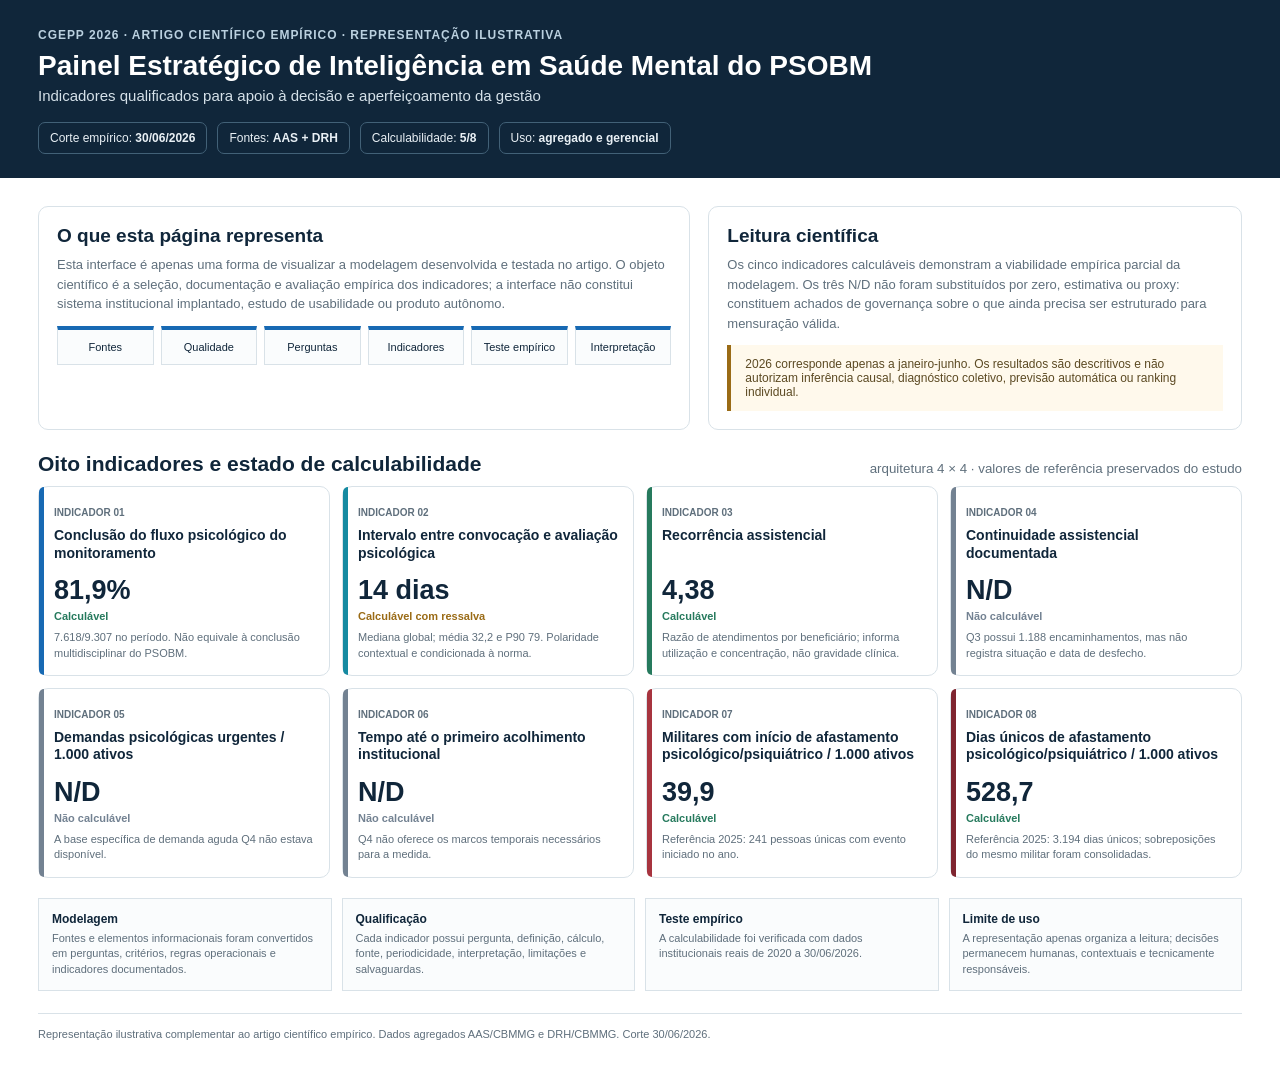
==== commit 12bb9b12: "V06.3: direciona página pública para representação ilustrativa do artigo empírico" ====
--- a/index.html
+++ b/index.html
@@ -1,2 +1,2 @@
 <!doctype html>
-<html lang="pt-BR"><head><meta charset="utf-8"><meta name="viewport" content="width=device-width,initial-scale=1"><meta http-equiv="refresh" content="0;url=v062.html"><title>Painel Estratégico PSOBM - V06.2</title><link rel="canonical" href="v062.html"></head><body><p>Redirecionando para a versão V06.2 do Painel Estratégico de Inteligência em Saúde Mental do PSOBM.</p><p><a href="v062.html">Abrir painel</a></p></body></html>+<html lang="pt-BR"><head><meta charset="utf-8"><meta name="viewport" content="width=device-width,initial-scale=1"><meta http-equiv="refresh" content="0;url=v063.html"><title>Representação ilustrativa - Indicadores qualificados do PSOBM</title><link rel="canonical" href="v063.html"></head><body><p>Redirecionando para a representação ilustrativa complementar ao artigo científico empírico.</p><p><a href="v063.html">Abrir representação ilustrativa</a></p></body></html>
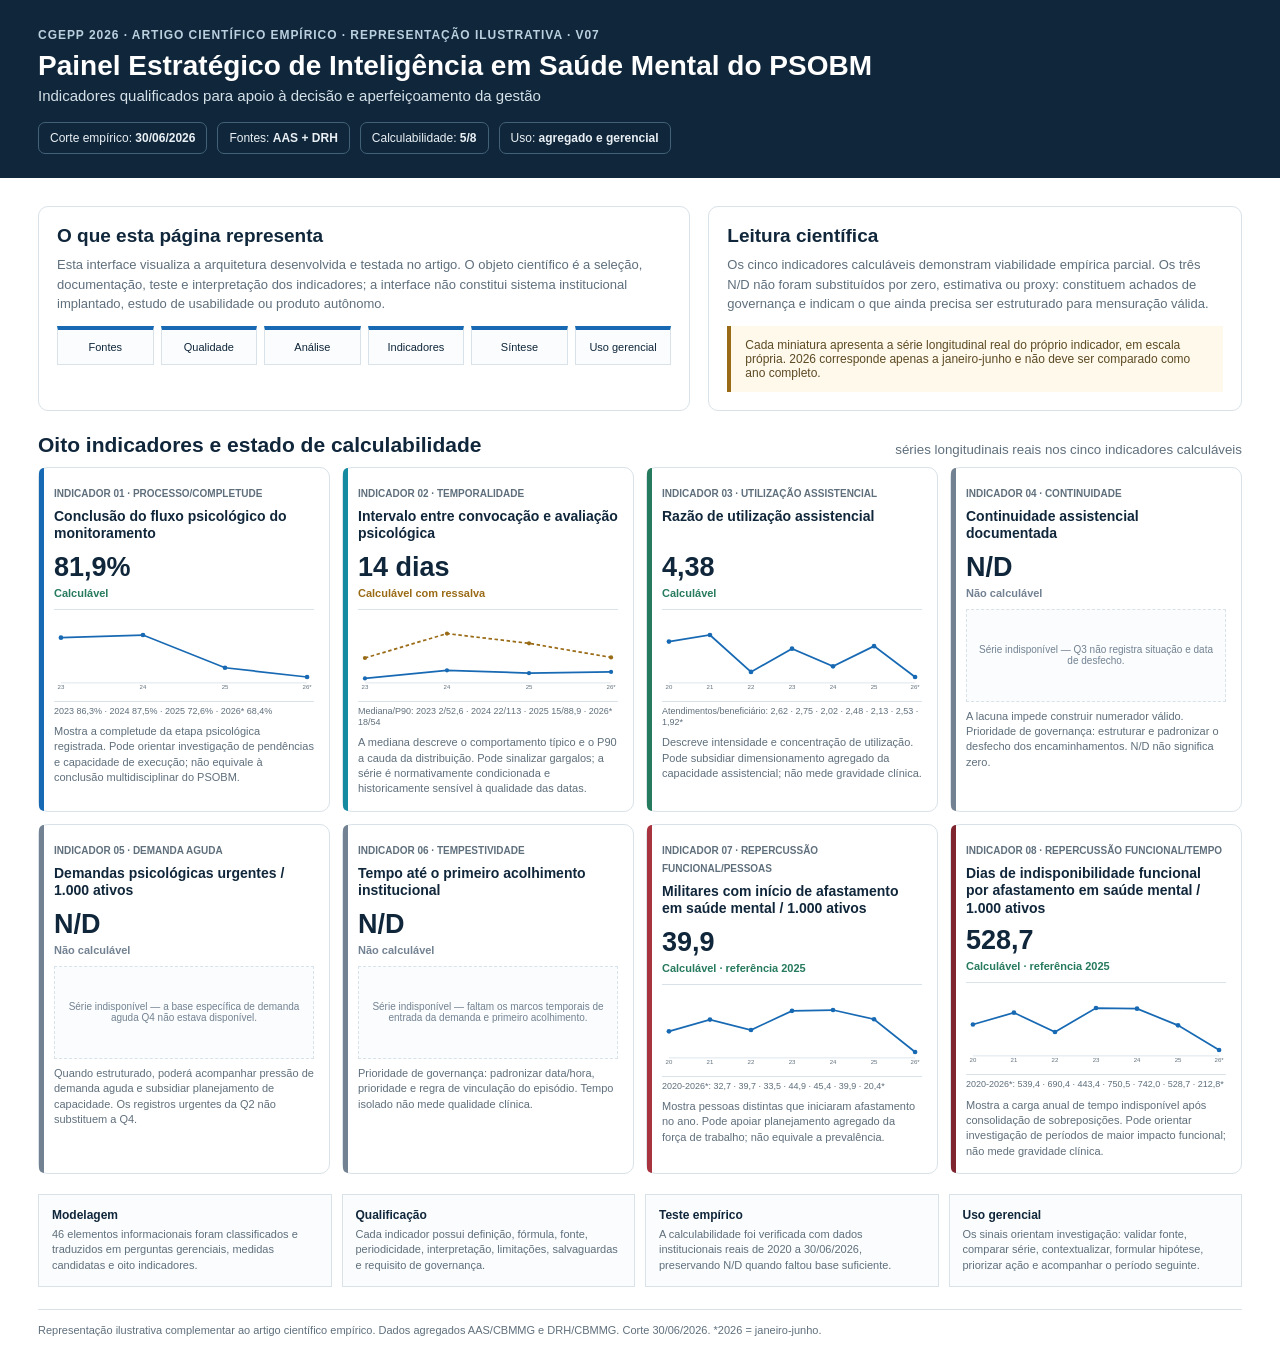
==== commit acd8d45a: "Aponta painel principal para V07" ====
--- a/index.html
+++ b/index.html
@@ -1,2 +1,2 @@
 <!doctype html>
-<html lang="pt-BR"><head><meta charset="utf-8"><meta name="viewport" content="width=device-width,initial-scale=1"><meta http-equiv="refresh" content="0;url=v063.html"><title>Representação ilustrativa - Indicadores qualificados do PSOBM</title><link rel="canonical" href="v063.html"></head><body><p>Redirecionando para a representação ilustrativa complementar ao artigo científico empírico.</p><p><a href="v063.html">Abrir representação ilustrativa</a></p></body></html>+<html lang="pt-BR"><head><meta charset="utf-8"><meta name="viewport" content="width=device-width,initial-scale=1"><meta http-equiv="refresh" content="0;url=v070.html"><title>Representação ilustrativa - Indicadores qualificados do PSOBM</title><link rel="canonical" href="v070.html"></head><body><p>Redirecionando para a representação ilustrativa complementar ao artigo científico empírico.</p><p><a href="v070.html">Abrir representação ilustrativa V07</a></p></body></html>
